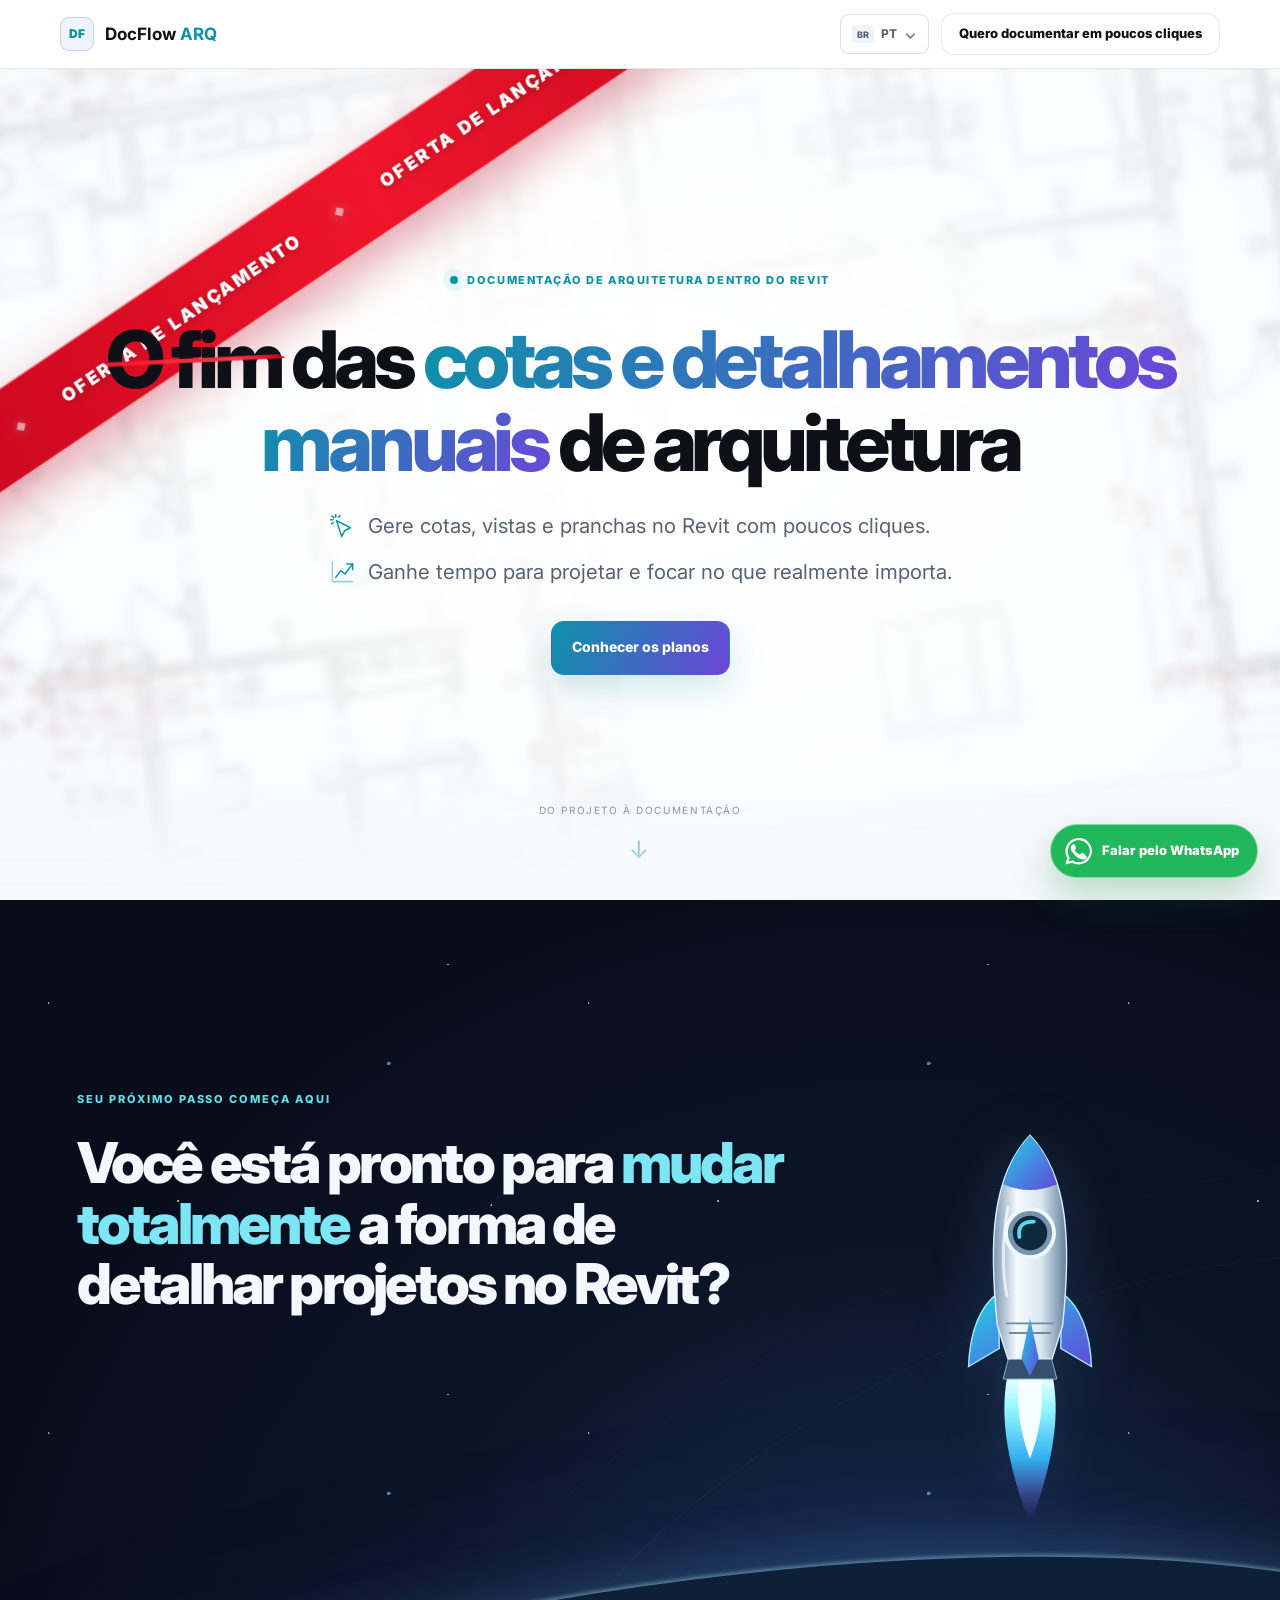
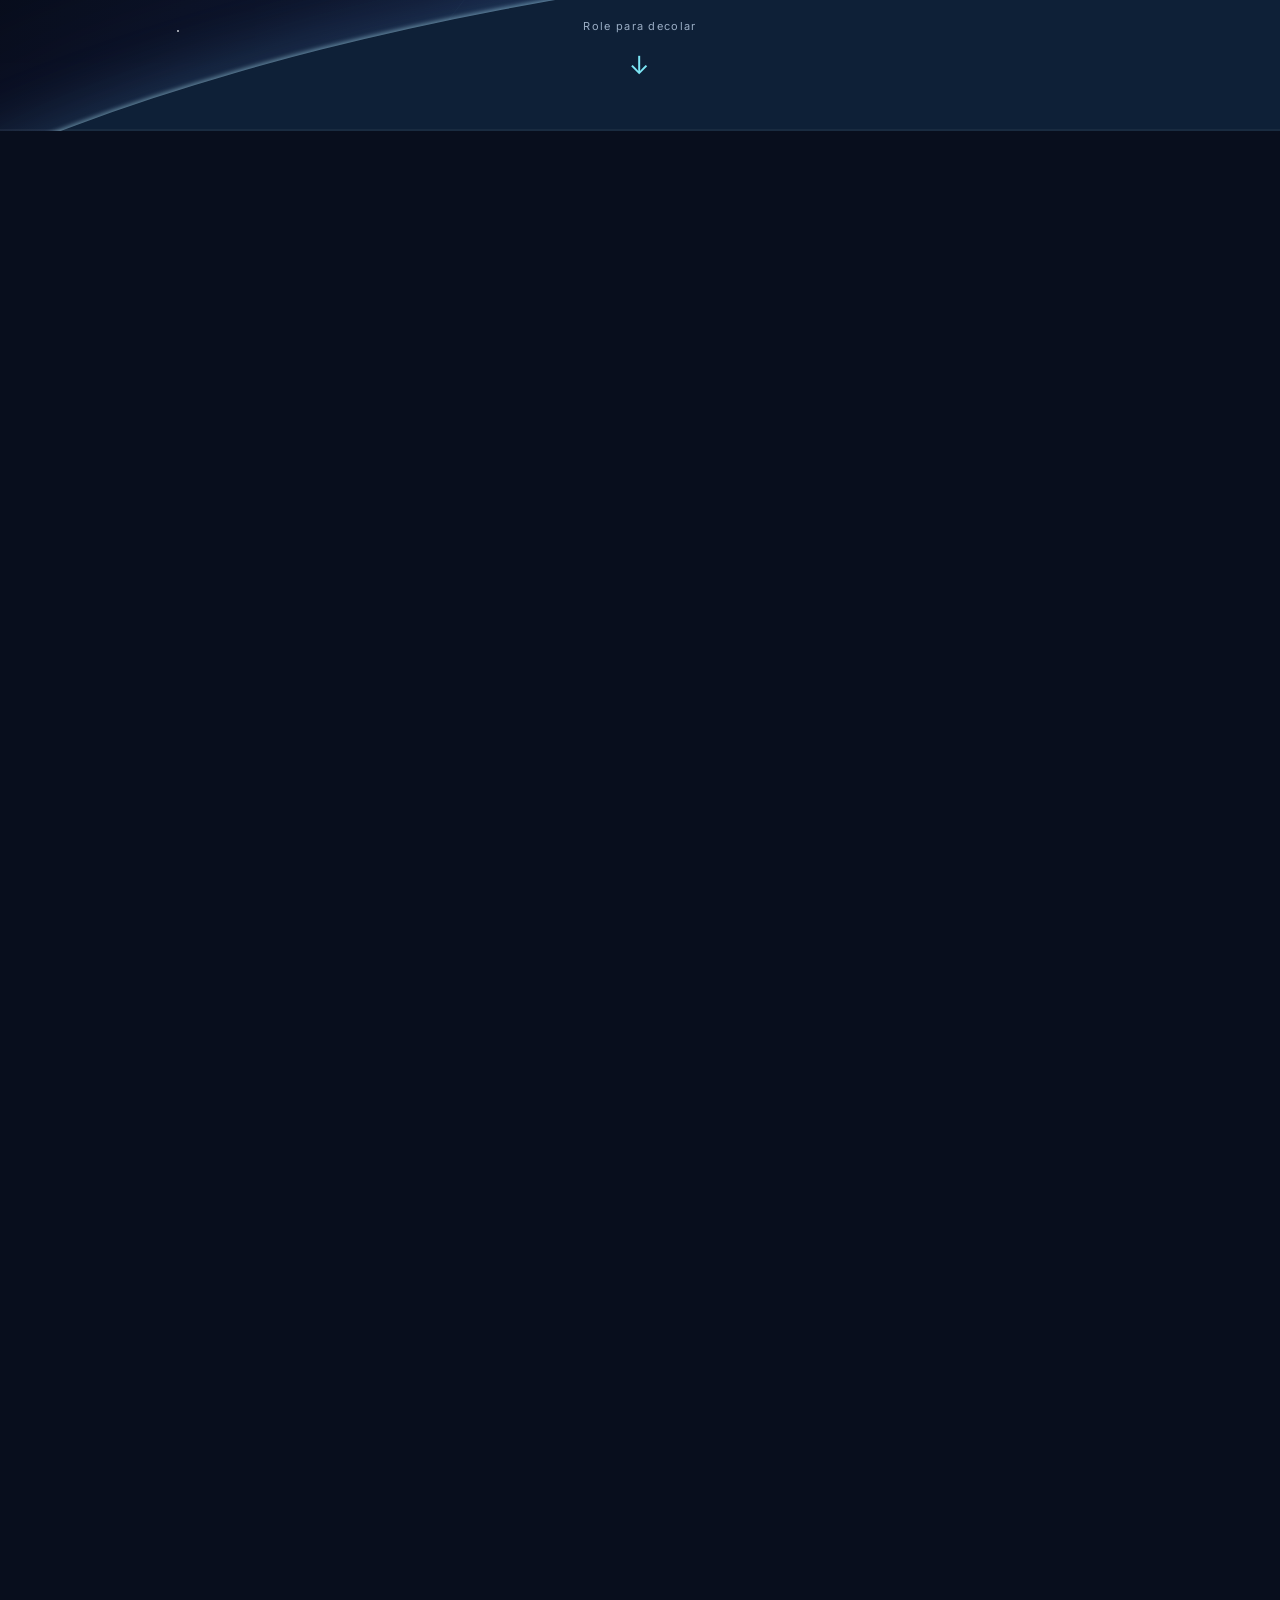
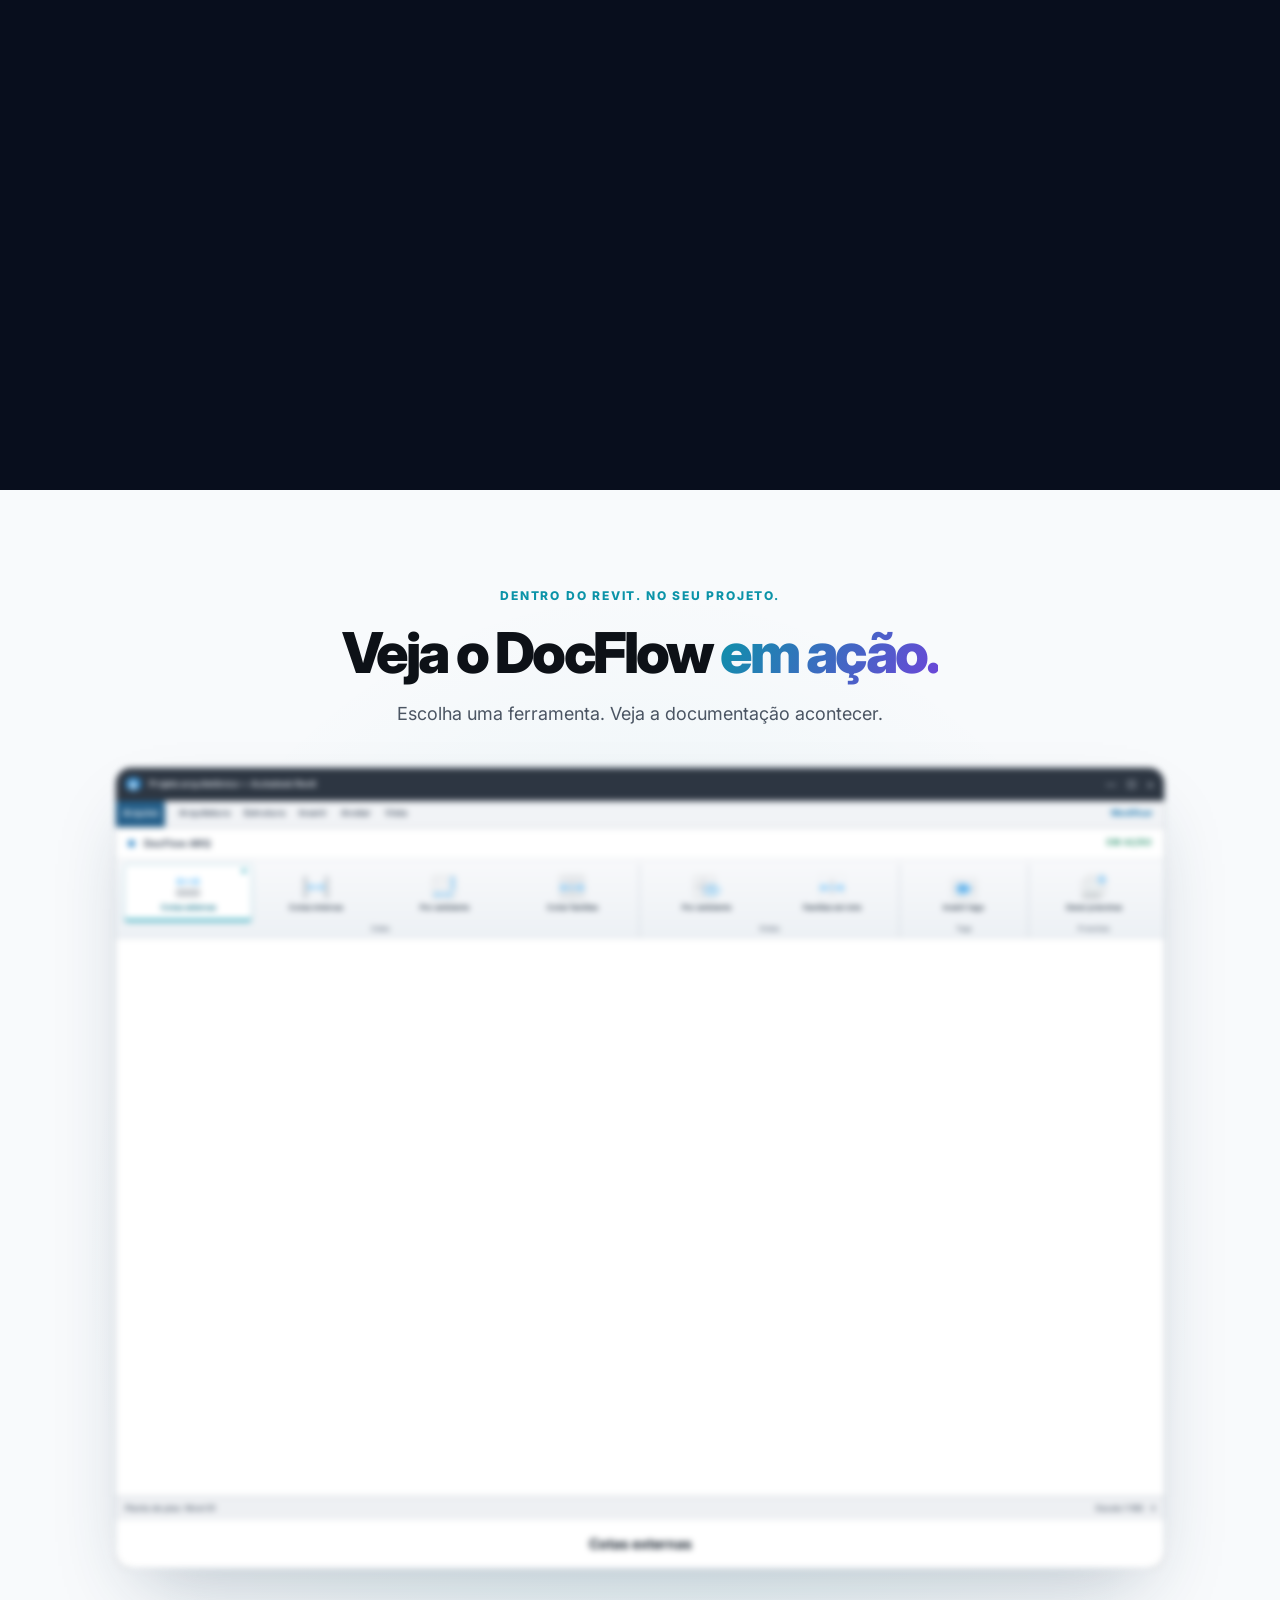
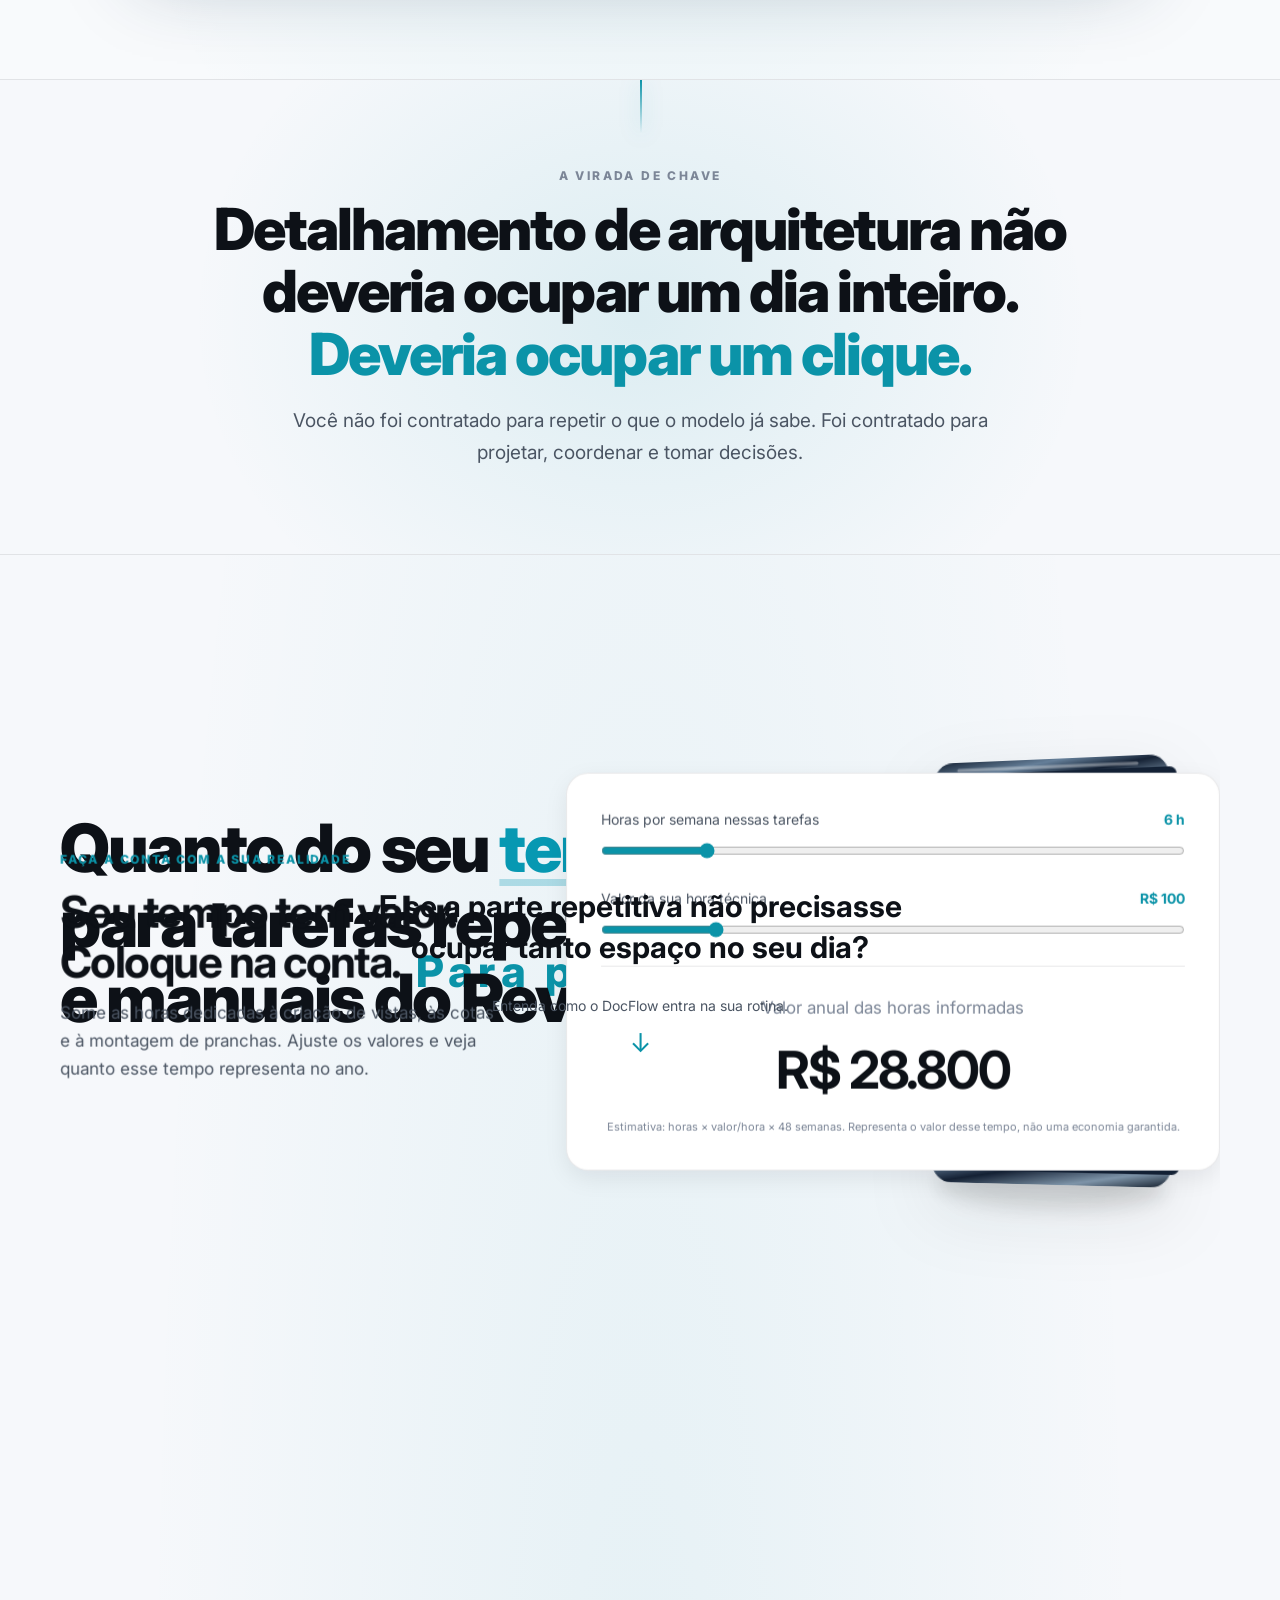
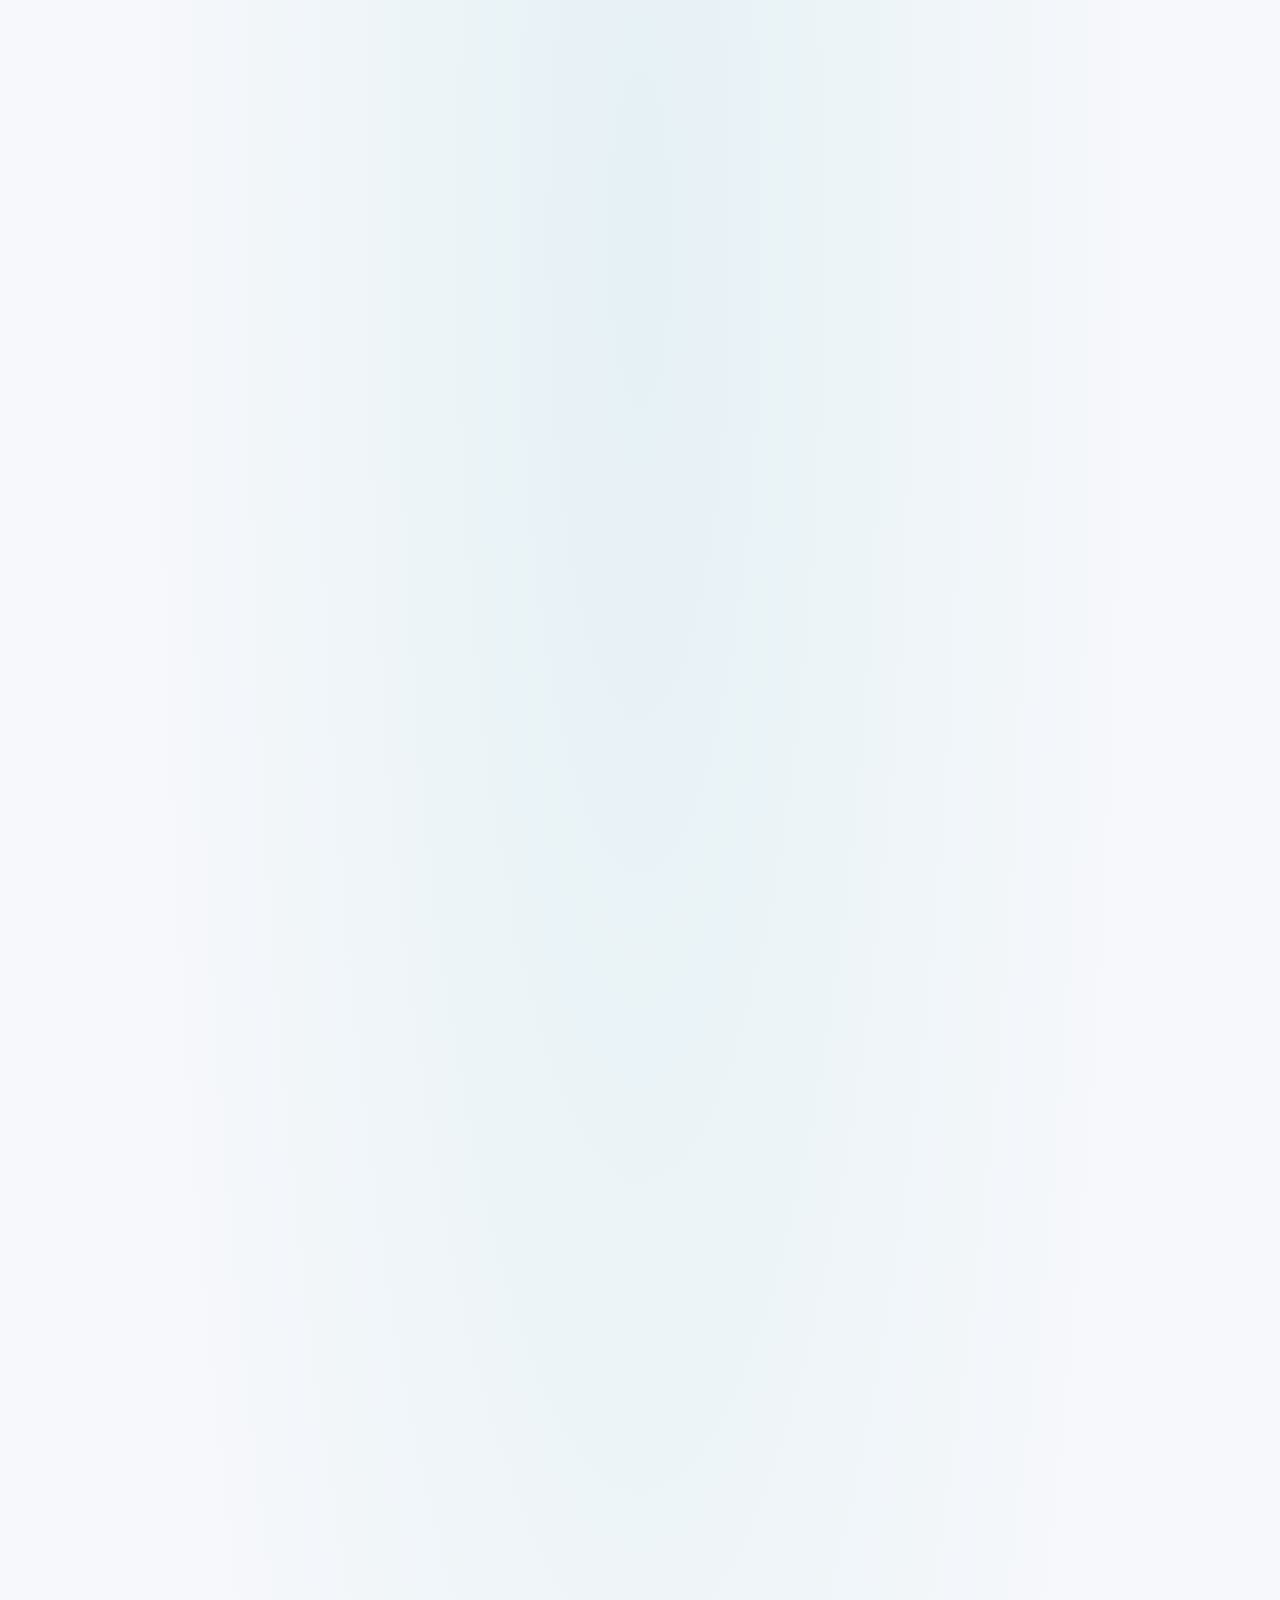
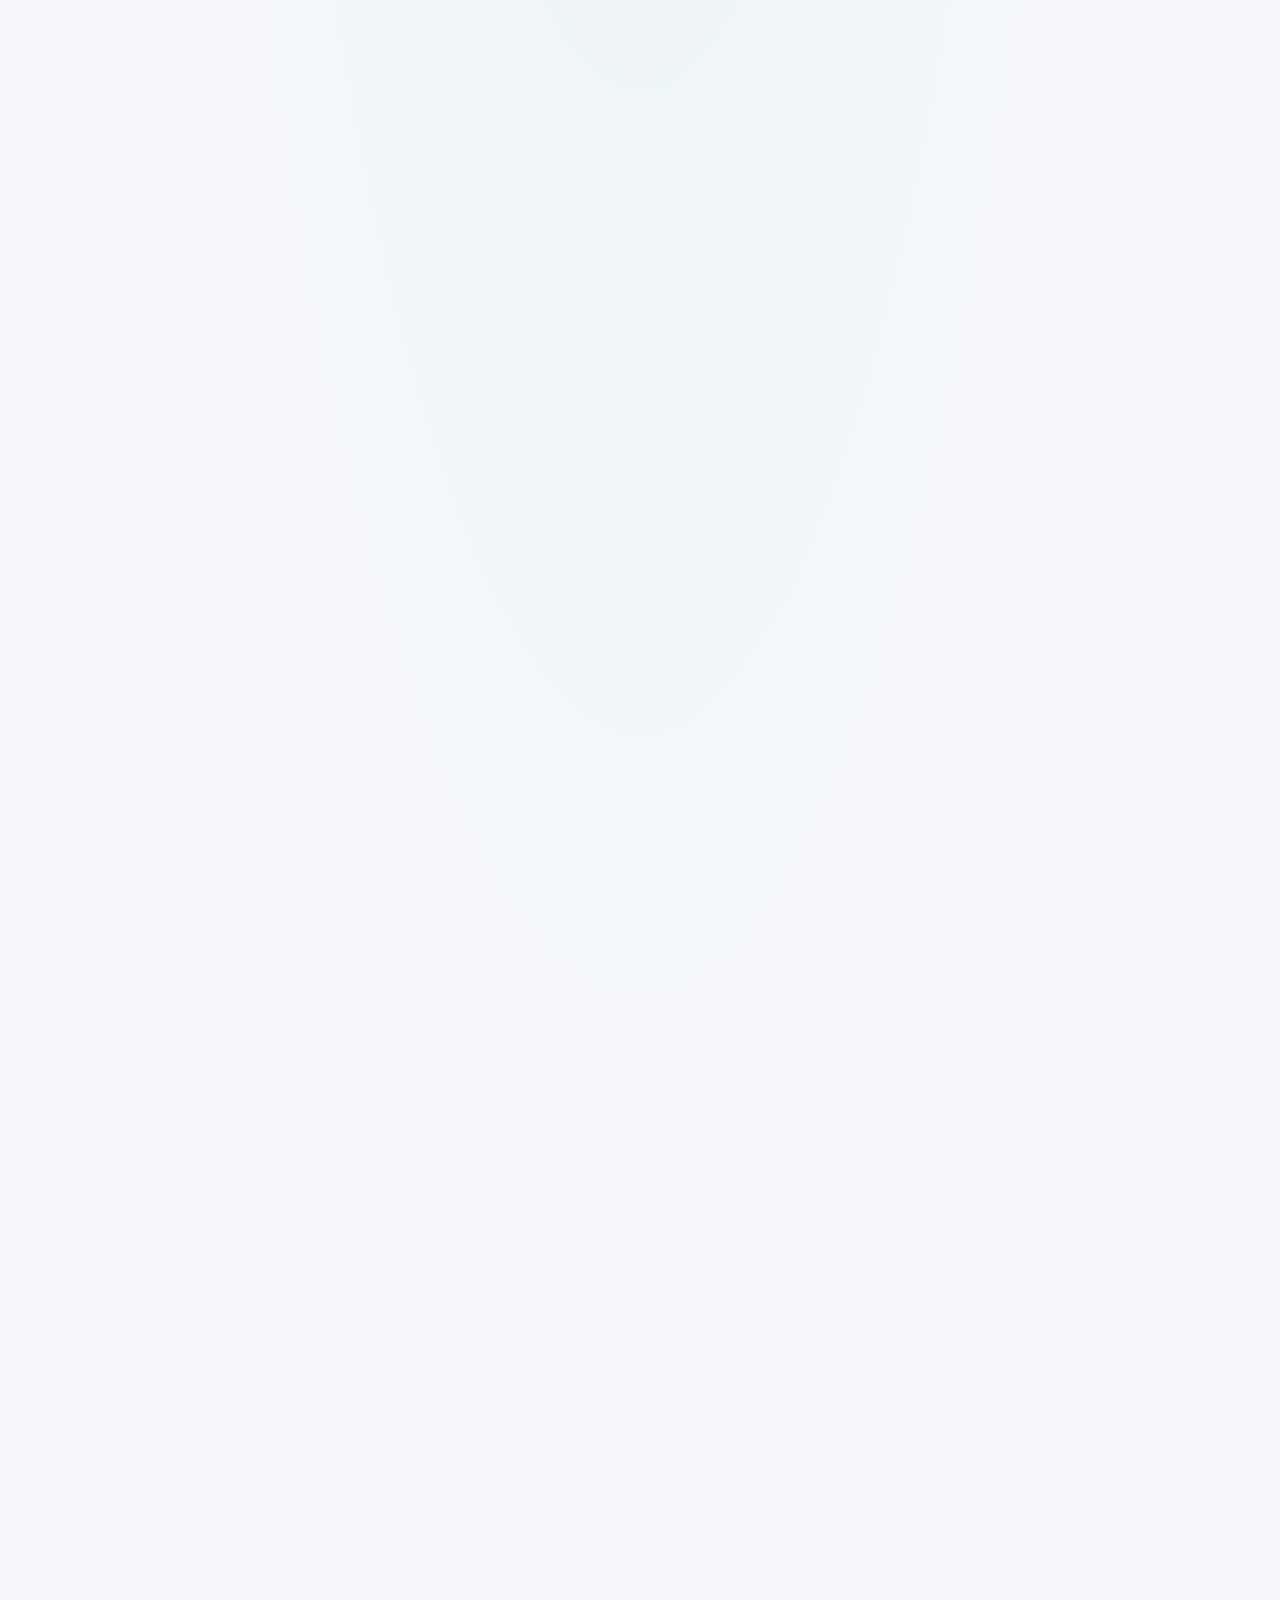
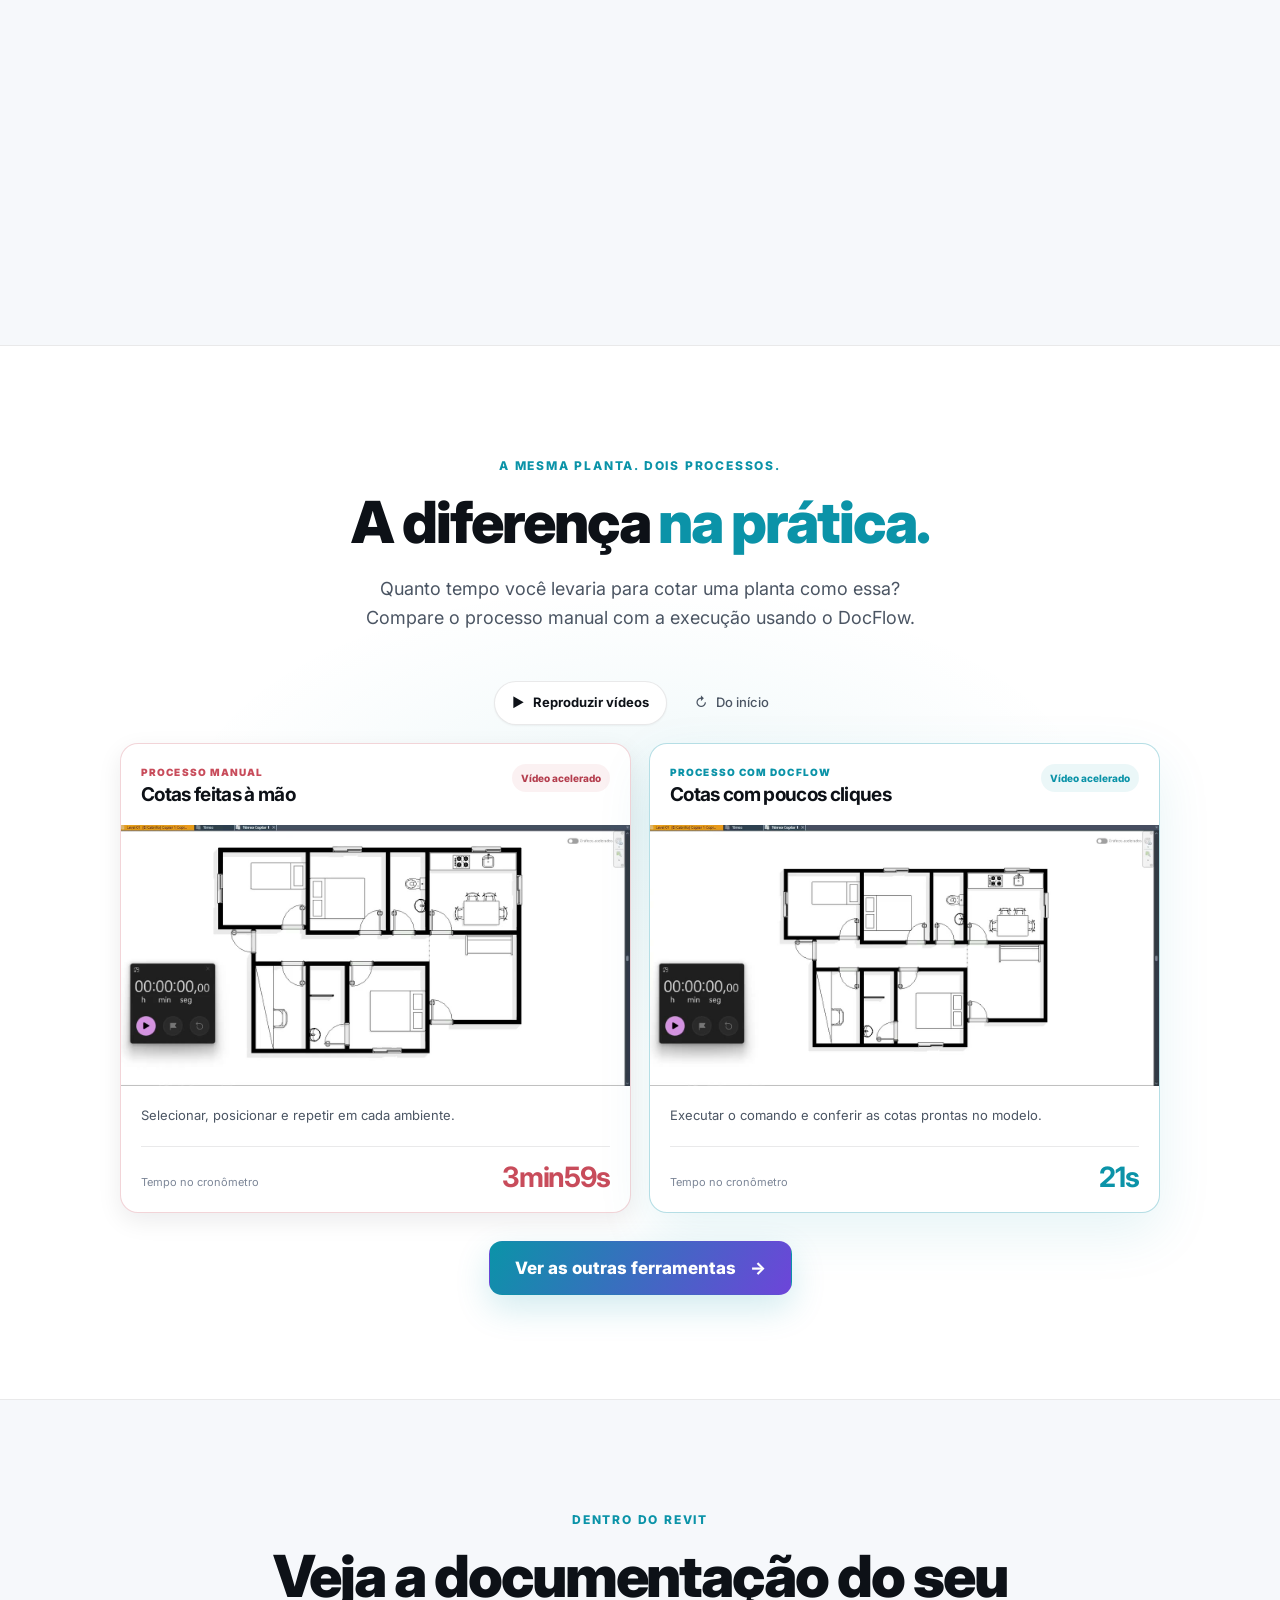
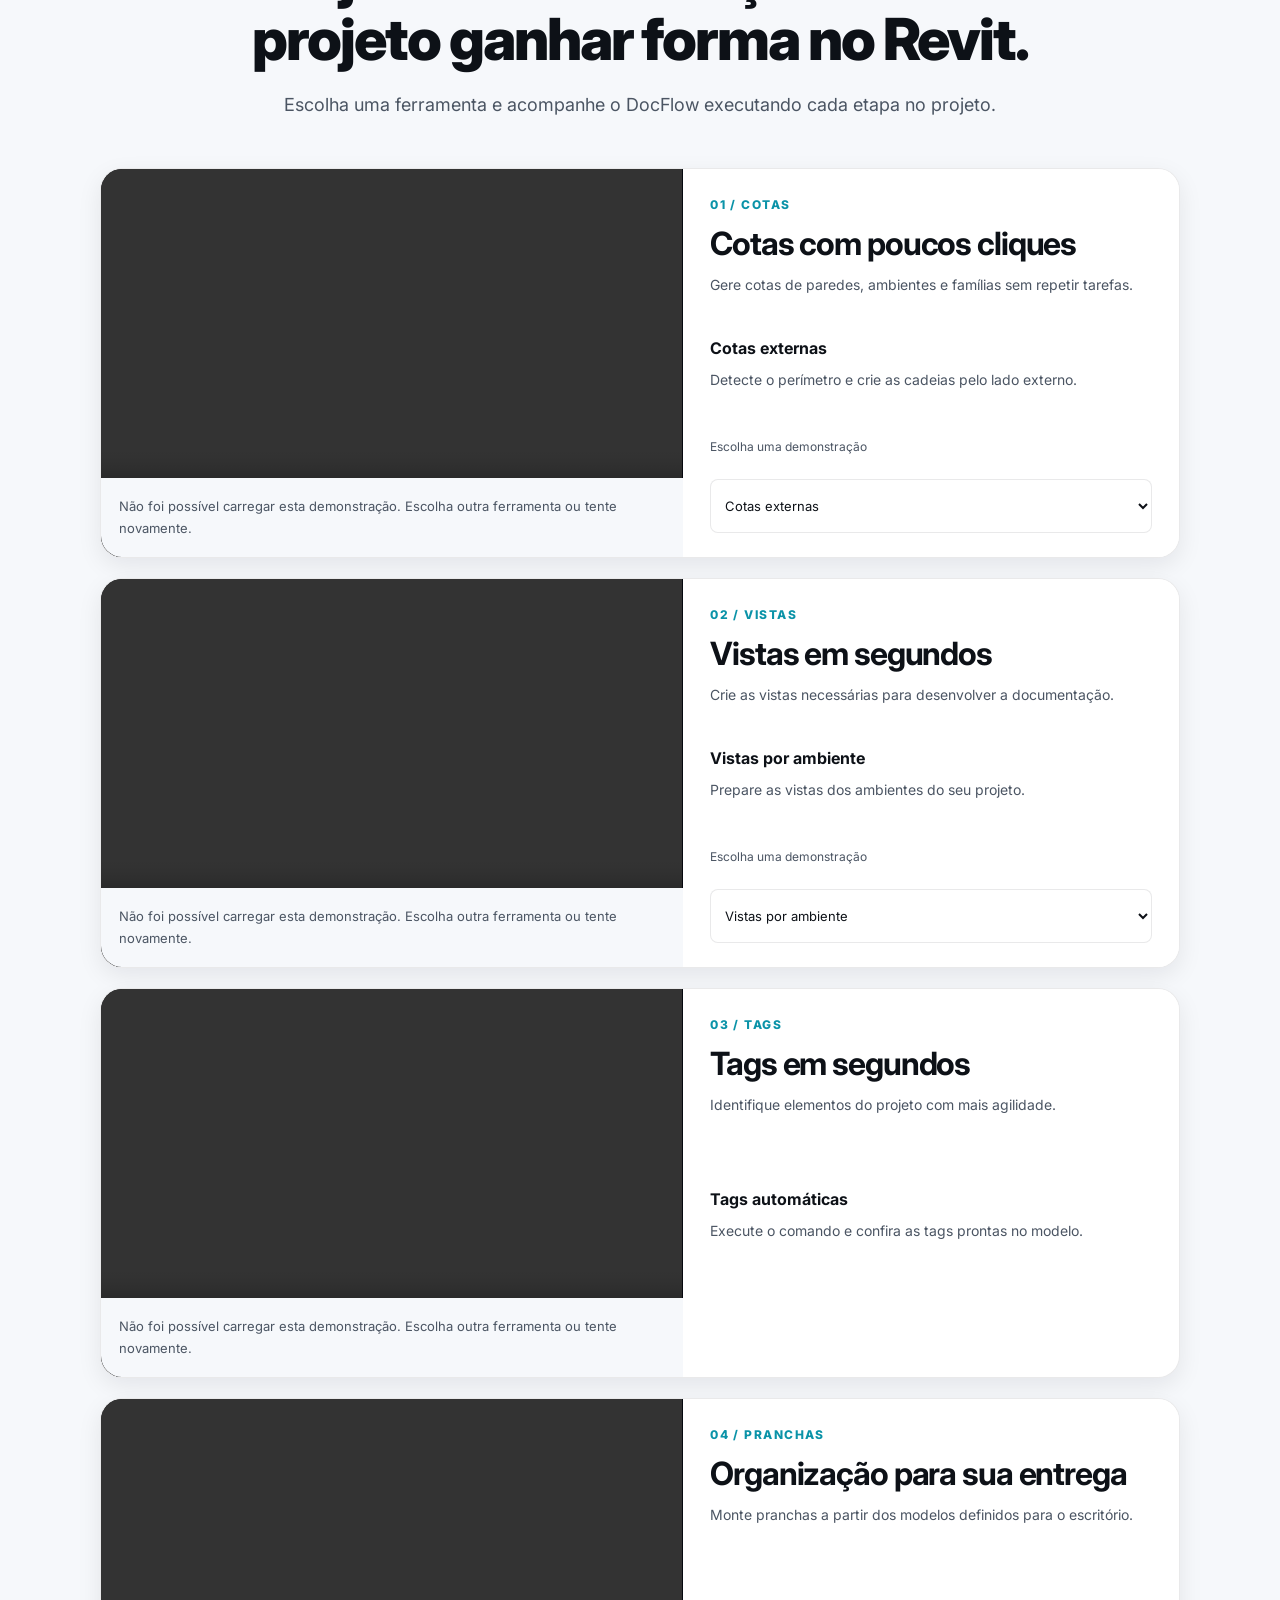
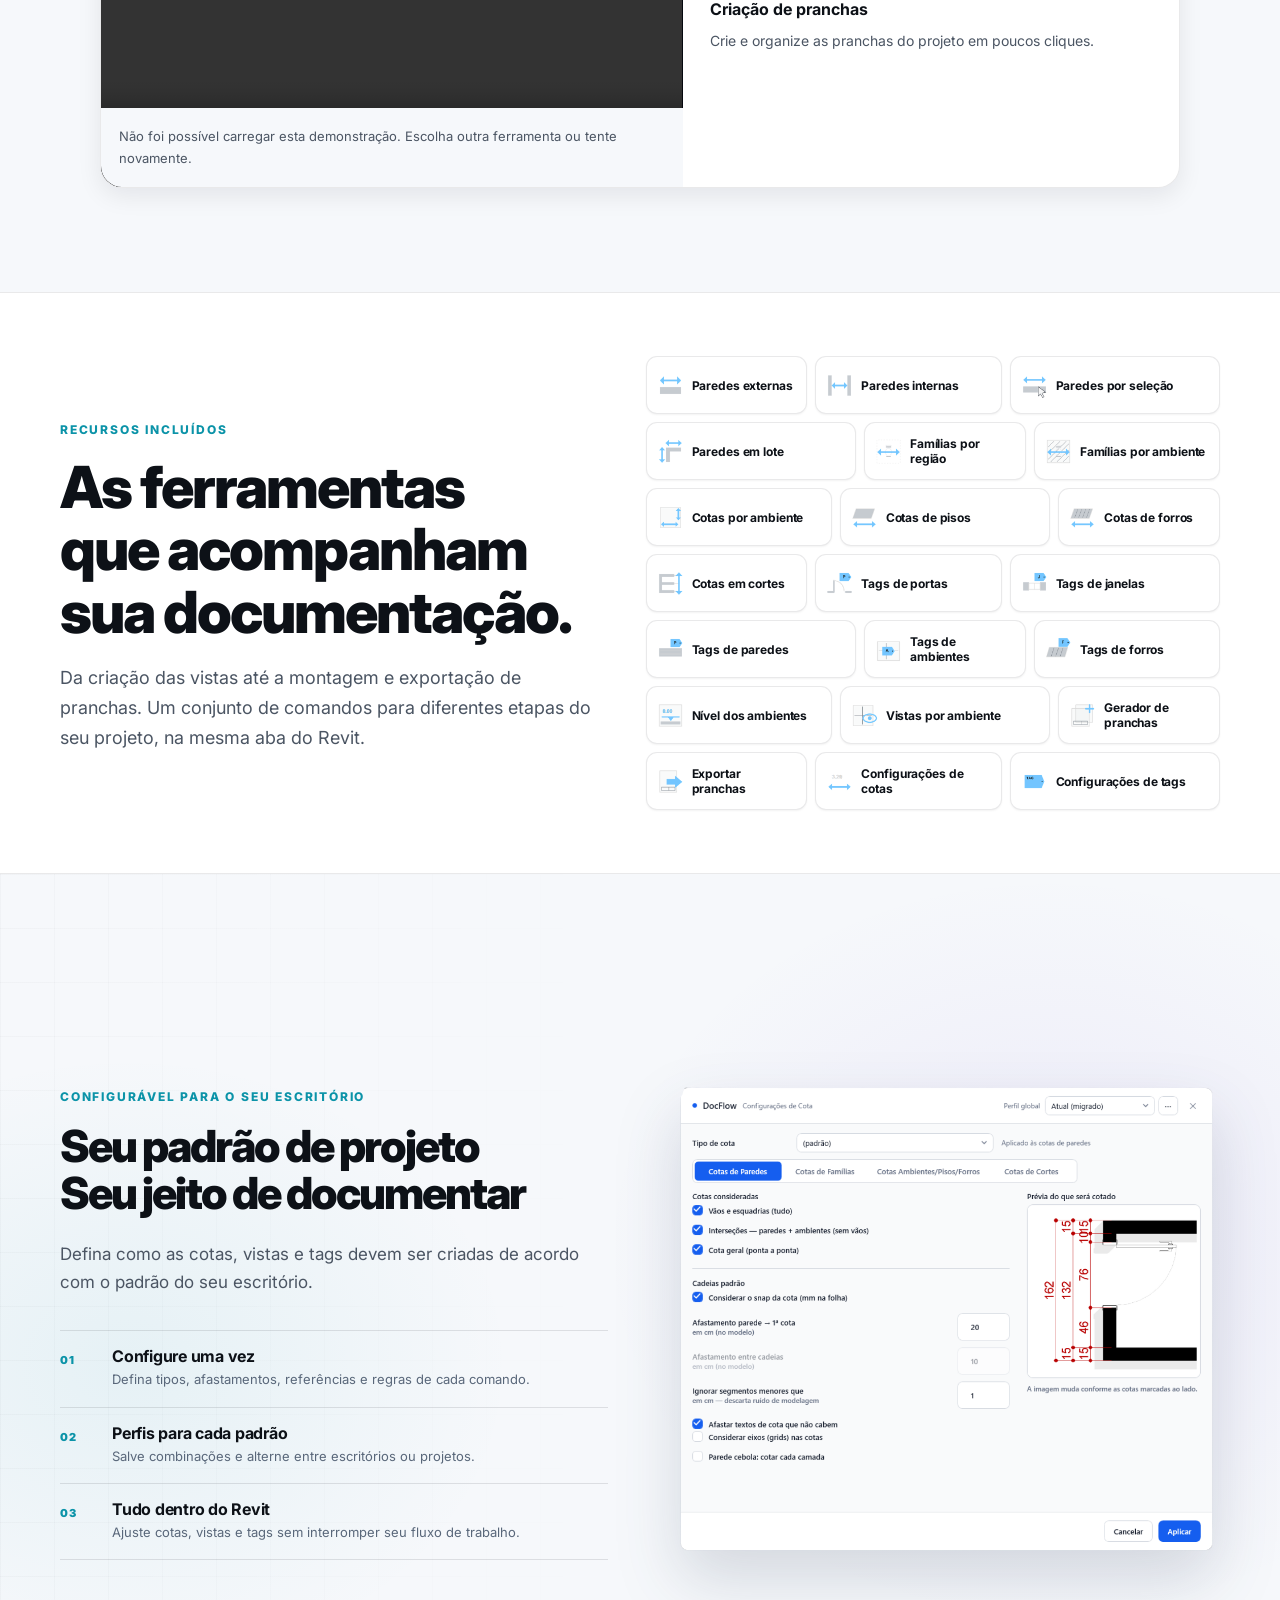
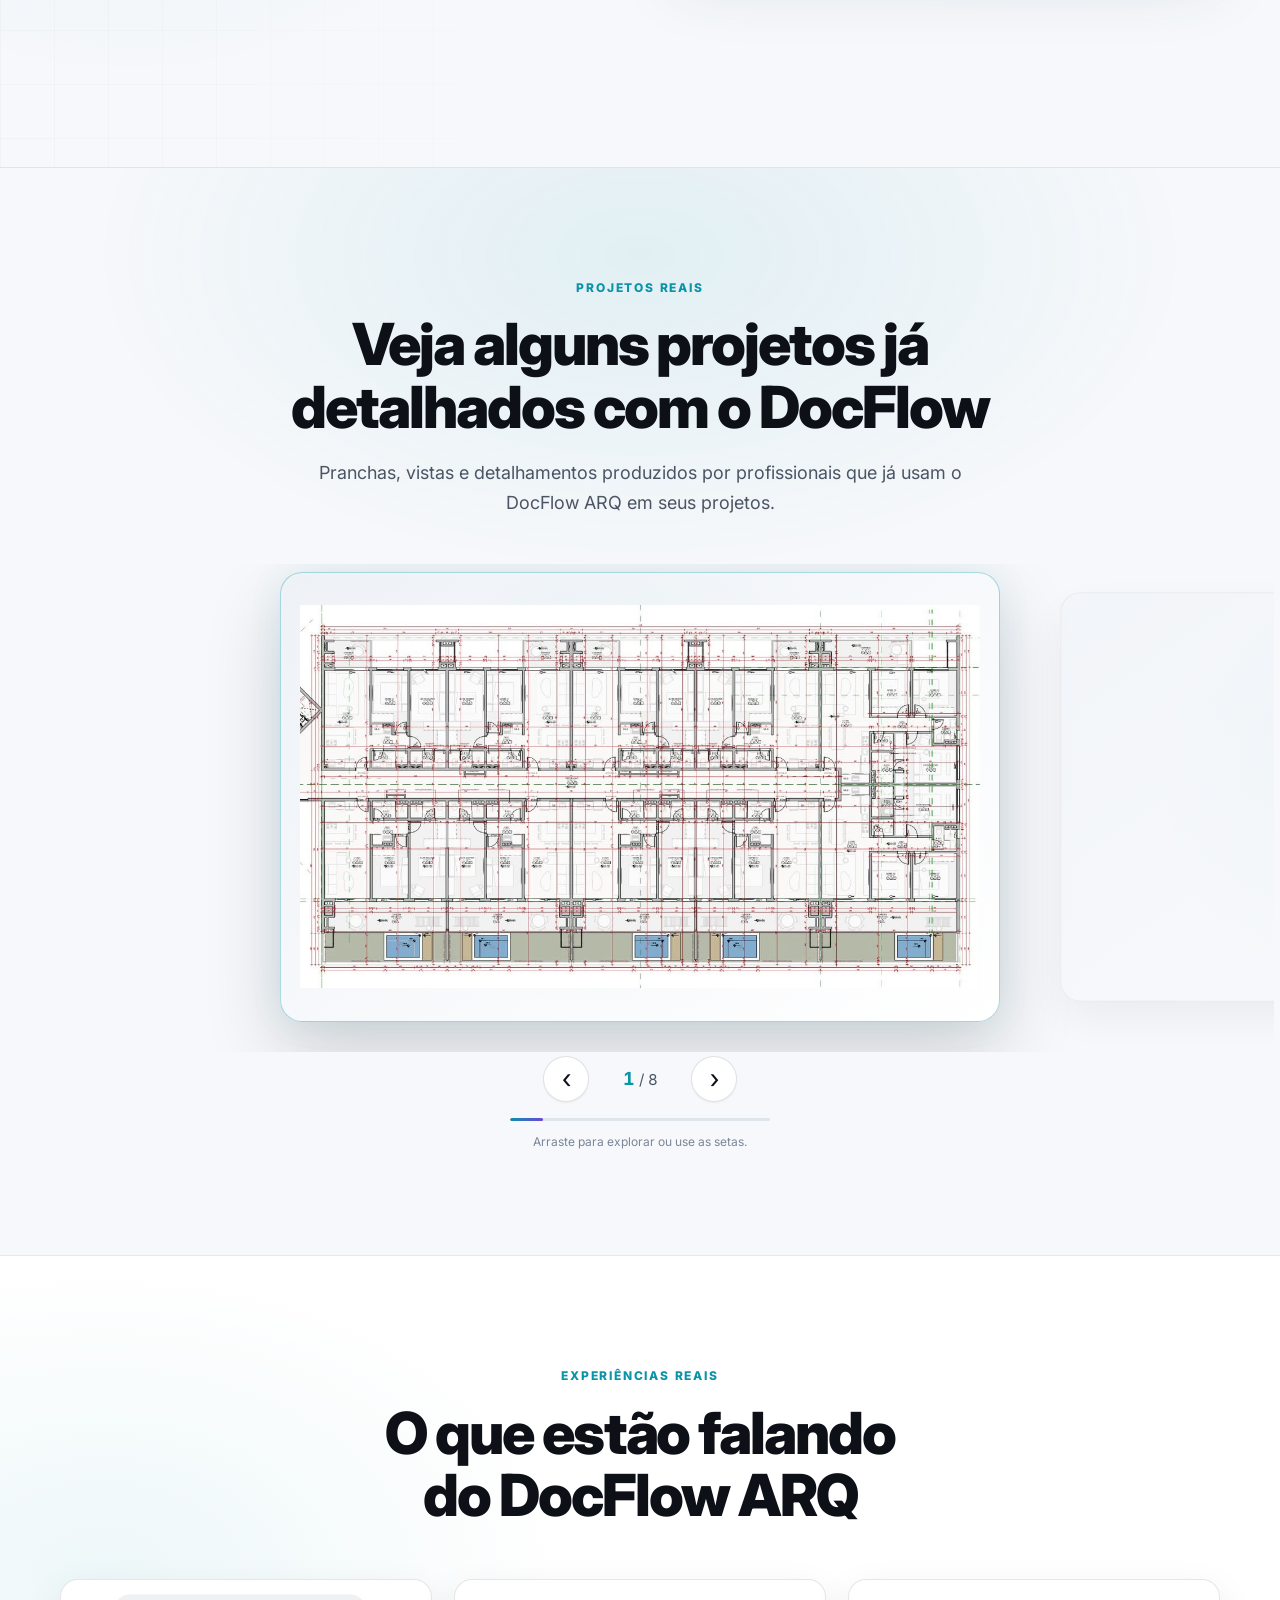
==== index.html @ f97636d6 "style: simplify monthly pricing card" ====
<!DOCTYPE html>
<html lang="pt-BR">
<head>
  <script>
    if (window.location.hostname === "docflow-arq.vercel.app") {
      window.location.replace(
        "https://docflow-arq.bimcoder.net" +
          window.location.pathname +
          window.location.search +
          window.location.hash
      );
    }
  </script>
  <meta charset="UTF-8">
  <meta name="viewport" content="width=device-width, initial-scale=1.0">
  <title>DocFlow ARQ | Cotas, vistas e pranchas no Revit</title>
  <meta name="description" content="Gere cotas, vistas e pranchas no Revit com poucos cliques. Ganhe tempo para projetar e focar no que realmente importa.">
  <meta property="og:title" content="Cotas, vistas e pranchas com poucos cliques">
  <meta property="og:description" content="DocFlow ARQ: ferramentas para agilizar a documentação de arquitetura dentro do Revit.">
  <meta property="og:type" content="website">
  <link rel="canonical" href="https://docflow-arq.bimcoder.net/">
  <meta property="og:image" content="https://docflow.bimcoder.net/media/docflow-og.png">
  <meta name="twitter:card" content="summary_large_image">
  <meta name="twitter:title" content="Cotas, vistas e pranchas com poucos cliques">
  <meta name="twitter:description" content="DocFlow ARQ: cotas, vistas e pranchas dentro do Revit.">
  <meta name="twitter:image" content="https://docflow.bimcoder.net/media/docflow-og.png">
  <link rel="preconnect" href="https://fonts.googleapis.com">
  <link rel="preconnect" href="https://fonts.gstatic.com" crossorigin>
  <link href="https://fonts.googleapis.com/css2?family=Inter:wght@400;500;600;700;800;900&display=swap" rel="stylesheet">
  <link rel="stylesheet" href="vendas.css?v=66">
  <link rel="stylesheet" href="lancamento/lancamento.css?v=5">
</head>
<body>
  <header class="site-header">
    <div class="container nav">
      <a class="brand" href="#topo" aria-label="DocFlow ARQ — início">
        <span class="brand-mark">DF</span>
        <span>DocFlow <strong>ARQ</strong></span>
      </a>
      <div class="nav-actions">
        <details class="language-picker">
          <summary aria-label="Selecionar idioma"><span class="language-code">BR</span><span data-language-current>PT</span><span class="language-chevron" aria-hidden="true">⌄</span></summary>
          <div class="language-menu" role="menu">
            <button type="button" role="menuitem" data-language="pt"><span>BR</span> Português</button>
            <button type="button" role="menuitem" data-language="en"><span>EN</span> English</button>
            <button type="button" role="menuitem" data-language="es"><span>ES</span> Español</button>
          </div>
        </details>
        <a class="button button-small button-ghost" href="#planos">Quero documentar em poucos cliques</a>
      </div>
    </div>
  </header>

  <main id="topo">
    <section class="hero concept-hero">
      <div class="launch-offer-ribbon" aria-hidden="true"><span class="offer-ribbon-track"><span class="offer-ribbon-group"><b>OFERTA DE LANÇAMENTO</b><i>◆</i><b>OFERTA DE LANÇAMENTO</b><i>◆</i><b>OFERTA DE LANÇAMENTO</b><i>◆</i></span><span class="offer-ribbon-group"><b>OFERTA DE LANÇAMENTO</b><i>◆</i><b>OFERTA DE LANÇAMENTO</b><i>◆</i><b>OFERTA DE LANÇAMENTO</b><i>◆</i></span></span></div>
      <div class="concept-background" aria-hidden="true"><img src="media/hero-detalhes.jpg" alt="" fetchpriority="high"><div class="concept-wash"></div></div>
      <div class="container hero-grid">
        <div class="hero-copy">
          <span class="eyebrow"><span class="pulse"></span> Documentação de arquitetura dentro do Revit</span>
          <h1><span class="hero-end-mark">O fim</span> das <span class="gradient-text">cotas e detalhamentos manuais</span> de arquitetura</h1>
          <ul class="concept-lead hero-benefits" aria-label="Benefícios">
            <li><svg class="benefit-icon benefit-click" viewBox="0 0 32 32" fill="none" stroke="currentColor" stroke-width="1.8" stroke-linecap="round" stroke-linejoin="round" aria-hidden="true"><g class="click-rays"><path d="M8 2v3M2 8h3M3.5 3.5l2 2M13 3l-1.5 2M3 13l2-1.5"/></g><path class="click-pointer" d="m9 9 6 19 3.5-7 7-3.5L9 9Z"/></svg><span>Gere cotas, vistas e pranchas no Revit com poucos cliques.</span></li>
            <li><svg class="benefit-icon benefit-growth" viewBox="0 0 32 32" fill="none" stroke="currentColor" stroke-width="1.8" stroke-linecap="round" stroke-linejoin="round" aria-hidden="true"><path class="growth-axes" d="M4 5v23h24"/><path class="growth-line" pathLength="1" d="m8 23 6-8 5 4 9-12"/><path class="growth-tip" d="M21 7h7v7"/></svg><span>Ganhe tempo para projetar e focar no que realmente importa.</span></li>
          </ul>
          <div class="hero-actions">
            <a class="button button-primary" href="#planos">Conhecer os planos</a>
          </div>
        </div>
      </div>
      <a class="concept-scroll" href="#decolagem"><span>Do projeto à documentação</span><span aria-hidden="true">↓</span></a>
    </section>
    <section class="launch-story" id="decolagem" aria-labelledby="launch-question">
      <div class="launch-stage">
        <div class="launch-stars" aria-hidden="true"></div>
        <div class="launch-orbit orbit-one" aria-hidden="true"></div><div class="launch-orbit orbit-two" aria-hidden="true"></div>
        <div class="launch-horizon" aria-hidden="true"></div>
        <div class="launch-copy"><span class="eyebrow">Seu próximo passo começa aqui</span>
          <h2 id="launch-question">Você está pronto para <span>mudar totalmente</span> a forma de detalhar projetos no Revit?</h2>
        </div>
        <div class="launch-vehicle" aria-hidden="true">
          <svg viewBox="0 0 200 430" fill="none" xmlns="http://www.w3.org/2000/svg">
            <defs>
              <linearGradient id="rocketHull"><stop stop-color="#7996b1"/><stop offset=".32" stop-color="#f5fbff"/><stop offset=".65" stop-color="#dbe8f2"/><stop offset="1" stop-color="#647f9a"/></linearGradient>
              <linearGradient id="rocketFin" x2="1" y2="1"><stop stop-color="#21d2e5"/><stop offset="1" stop-color="#6348da"/></linearGradient>
              <linearGradient id="rocketFire" x1="100" y1="265" x2="100" y2="420" gradientUnits="userSpaceOnUse"><stop stop-color="#fff"/><stop offset=".25" stop-color="#97f7ff"/><stop offset=".6" stop-color="#30afed"/><stop offset="1" stop-color="#8055e7" stop-opacity="0"/></linearGradient>
            </defs>
            <g class="rocket-flame"><path d="M78 264Q62 327 100 425Q138 327 122 264Z" fill="url(#rocketFire)"/><path d="M90 265Q82 309 100 357Q118 309 110 265Z" fill="#f4ffff"/></g>
            <path d="M67 184Q38 206 36 261L68 242ZM133 184Q162 206 164 261L132 242Z" fill="url(#rocketFin)" stroke="#9de9ff" stroke-width="1.5"/>
            <path d="M78 251H122L128 274H72Z" fill="#354f6d" stroke="#8db3ce"/>
            <path d="M100 20C60 62 57 131 66 218L77 253H123L134 218C143 131 140 62 100 20Z" fill="url(#rocketHull)" stroke="#d9edff" stroke-width="1.5"/>
            <path d="M100 20Q81 40 72 71Q100 83 128 71Q119 40 100 20Z" fill="url(#rocketFin)"/>
            <circle cx="100" cy="122" r="25" fill="#7395ae" stroke="#f0f8ff" stroke-width="4"/><circle cx="100" cy="122" r="18" fill="#10283d"/><path d="M89 126Q86 110 104 110" stroke="#53dbf0" stroke-width="4" stroke-linecap="round"/>
            <path d="M75 216H125M78 226H122" stroke="#6e8ba5" stroke-width="2"/><path d="M100 211L91 252L100 271L109 252Z" fill="url(#rocketFin)"/>
            <path d="M77 95Q68 147 76 187" stroke="white" stroke-opacity=".7" stroke-width="3" stroke-linecap="round"/>
          </svg>
        </div>
        <div class="launch-arrival"><span class="eyebrow">DocFlow ARQ</span><p>Menos repetição.<br><span>Mais possibilidades.</span></p></div>
        <a class="launch-cue" href="#docflow-em-acao"><span>Role para decolar</span><span aria-hidden="true">↓</span></a>
        <div class="launch-timeline" aria-hidden="true"><span></span></div>
      </div>
    </section>
    <section class="demo-theater" id="docflow-em-acao" aria-labelledby="theater-title">
      <div class="container">
        <div class="theater-heading"><span class="eyebrow">Dentro do Revit. No seu projeto.</span><h2 id="theater-title">Veja o DocFlow <span class="gradient-text">em ação.</span></h2><p>Escolha uma ferramenta. Veja a documentação acontecer.</p></div>
        <div class="hero-demo" aria-label="Demonstrações das ferramentas DocFlow">
          <div class="demo-window revit-window raw-revit-demo">
            <div class="revit-titlebar"><span class="revit-mark">R</span><span>Projeto arquitetônico — Autodesk Revit</span><span class="revit-window-actions" aria-hidden="true">—　□　×</span></div>
            <div class="revit-ribbon" aria-hidden="true"><span class="revit-file">Arquivo</span><span>Arquitetura</span><span>Estrutura</span><span>Inserir</span><span>Anotar</span><span>Vista</span><i></i><b>Modificar</b></div>
            <div class="demo-bar"><span class="demo-dot"></span><span>DocFlow ARQ</span><span class="demo-status">EM AÇÃO</span></div>
            <div class="demo-command-shell">
              <div id="hero-demo-tools" class="demo-command-ribbon" role="toolbar" aria-label="Ferramentas do DocFlow ARQ"></div>
            </div>
            <div id="hero-demo-panel" tabindex="0" data-demo-category="cotas" aria-label="Demonstração da ferramenta selecionada">
              <div class="hero-video-frame"><video id="hero-demo-video" src="media/horizontal/cotas-externas.mp4?v=20260908" aria-label="Cotas externas" muted loop playsinline preload="metadata"></video></div>
              <div class="revit-statusbar" aria-hidden="true"><span>Planta de piso: Nível 01</span><span>Escala 1:100　▾</span></div>
              <div class="demo-caption"><strong id="hero-demo-caption">Cotas externas</strong></div>
            </div>
          </div>
        </div>
      </div>
    </section>

    <section class="manifesto">
      <div class="container manifesto-inner">
        <p class="manifesto-label">A virada de chave</p>
        <h2>Detalhamento de arquitetura não deveria ocupar um dia inteiro.<br><span>Deveria ocupar um clique.</span></h2>
        <p>Você não foi contratado para repetir o que o modelo já sabe. Foi contratado para projetar, coordenar e tomar decisões.</p>
      </div>
    </section>
    <section class="section roi-section" id="seu-tempo" aria-labelledby="time-question">
      <div class="container time-story" data-time-story>
        <div class="time-stage">
          <p class="time-pause">Para pra pensar...</p>

          <div class="time-question">
            <div class="time-question-copy">
              <h2 id="time-question">Quanto do seu <span class="time-emphasis">tempo</span> vai para tarefas repetitivas e manuais do Revit?</h2>
              <a class="scroll-invitation" href="#calculadora">Role para descobrir quanto esse tempo representa.<span aria-hidden="true">↓</span></a>
            </div>
            <div class="hourglass-scene" aria-hidden="true">
              <svg class="hourglass-svg" viewBox="0 0 300 460" role="presentation">
                <defs>
                  <linearGradient id="hourglassMetal" x1="0" y1="0" x2="1" y2="1">
                    <stop offset="0" stop-color="#182537"/>
                    <stop offset=".28" stop-color="#66809a"/>
                    <stop offset=".5" stop-color="#152235"/>
                    <stop offset=".78" stop-color="#8299ae"/>
                    <stop offset="1" stop-color="#111b29"/>
                  </linearGradient>
                  <linearGradient id="hourglassGlass" x1="0" y1="0" x2="1" y2="1">
                    <stop offset="0" stop-color="#ffffff" stop-opacity=".8"/>
                    <stop offset=".38" stop-color="#dff6fb" stop-opacity=".22"/>
                    <stop offset=".68" stop-color="#7867d8" stop-opacity=".08"/>
                    <stop offset="1" stop-color="#ffffff" stop-opacity=".52"/>
                  </linearGradient>
                  <linearGradient id="hourglassSand" x1="0" y1="0" x2=".8" y2="1">
                    <stop offset="0" stop-color="#ffd978"/>
                    <stop offset=".48" stop-color="#f0ad32"/>
                    <stop offset="1" stop-color="#d87b17"/>
                  </linearGradient>
                  <radialGradient id="hourglassSandGlow">
                    <stop offset="0" stop-color="#ffe8a8" stop-opacity=".8"/>
                    <stop offset="1" stop-color="#e89124" stop-opacity="0"/>
                  </radialGradient>
                  <clipPath id="hourglassUpperClip">
                    <path d="M80 76H220C216 142 191 185 158 217H142C109 185 84 142 80 76Z"/>
                  </clipPath>
                  <clipPath id="hourglassLowerClip">
                    <path d="M142 229H158C191 261 216 304 220 380H80C84 304 109 261 142 229Z"/>
                  </clipPath>
                  <filter id="hourglassShadow" x="-40%" y="-30%" width="180%" height="180%">
                    <feDropShadow dx="0" dy="18" stdDeviation="15" flood-color="#132238" flood-opacity=".2"/>
                  </filter>
                </defs>

                <ellipse class="hourglass-floor-shadow" cx="150" cy="420" rx="103" ry="18"/>
                <ellipse class="hourglass-ambient-glow" cx="150" cy="235" rx="126" ry="180"/>

                <g class="hourglass-glass" filter="url(#hourglassShadow)">
                  <path d="M78 70C80 142 105 186 140 220C105 254 80 300 78 386H222C220 300 195 254 160 220C195 186 220 142 222 70Z" fill="url(#hourglassGlass)" stroke="rgba(11,147,168,.42)" stroke-width="3"/>
                  <path d="M96 83C99 143 119 178 147 207" fill="none" stroke="#fff" stroke-opacity=".82" stroke-width="6" stroke-linecap="round"/>
                  <path d="M147 239C118 271 99 314 96 366" fill="none" stroke="#fff" stroke-opacity=".48" stroke-width="5" stroke-linecap="round"/>
                </g>

                <g clip-path="url(#hourglassUpperClip)">
                  <g class="hourglass-upper-sand">
                    <rect x="68" y="76" width="164" height="145" fill="url(#hourglassSand)"/>
                    <ellipse cx="150" cy="82" rx="74" ry="11" fill="#ffda79"/>
                  </g>
                </g>

                <g class="hourglass-stream">
                  <path d="M150 211V333" stroke="url(#hourglassSand)" stroke-width="5" stroke-linecap="round"/>
                  <circle class="hourglass-grain grain-one" cx="146" cy="236" r="3" fill="#ffd56a"/>
                  <circle class="hourglass-grain grain-two" cx="153" cy="252" r="2.4" fill="#ec9f29"/>
                  <circle class="hourglass-grain grain-three" cx="149" cy="270" r="2.1" fill="#ffd56a"/>
                  <circle class="hourglass-grain grain-four" cx="154" cy="286" r="2.8" fill="#e58c1c"/>
                </g>

                <g clip-path="url(#hourglassLowerClip)">
                  <g class="hourglass-lower-sand">
                    <rect x="68" y="229" width="164" height="155" fill="url(#hourglassSand)"/>
                    <ellipse cx="150" cy="235" rx="74" ry="12" fill="#ffd978"/>
                  </g>
                  <ellipse class="hourglass-sand-glow" cx="150" cy="350" rx="84" ry="54" fill="url(#hourglassSandGlow)"/>
                </g>

                <g class="hourglass-frame">
                  <rect x="44" y="42" width="212" height="35" rx="17.5" fill="url(#hourglassMetal)"/>
                  <rect x="37" y="53" width="226" height="13" rx="6.5" fill="#142236"/>
                  <rect x="44" y="383" width="212" height="35" rx="17.5" fill="url(#hourglassMetal)"/>
                  <rect x="37" y="394" width="226" height="13" rx="6.5" fill="#142236"/>
                  <rect x="57" y="62" width="13" height="337" rx="6.5" fill="url(#hourglassMetal)"/>
                  <rect x="230" y="62" width="13" height="337" rx="6.5" fill="url(#hourglassMetal)"/>
                  <path d="M61 72V385M234 72V385" stroke="#fff" stroke-opacity=".24" stroke-width="2"/>
                  <path d="M67 49H228M67 390H228" stroke="#fff" stroke-opacity=".34" stroke-width="3" stroke-linecap="round"/>
                </g>
                </svg>
            </div>
          </div>

          <div class="roi-grid time-calculator" id="calculadora">
            <div class="roi-copy">
              <span class="eyebrow">Faça a conta com a sua realidade</span>
              <h3>Seu tempo tem valor.<br>Coloque na conta.</h3>
              <p>Some as horas dedicadas à criação de vistas, às cotas e à montagem de pranchas. Ajuste os valores e veja quanto esse tempo representa no ano.</p>
            </div>
            <div class="calculator">
              <label for="hours">Horas por semana nessas tarefas <strong id="hoursOutput">6 h</strong></label>
              <input id="hours" type="range" min="1" max="30" value="6">
              <label for="rate">Valor da sua hora técnica <strong id="rateOutput">R$ 100</strong></label>
              <input id="rate" type="range" min="30" max="400" step="10" value="100">
              <div class="calc-result"><span>Valor anual das horas informadas</span><strong id="annualOutput">R$ 28.800</strong><small>Estimativa: horas × valor/hora × 48 semanas. Representa o valor desse tempo, não uma economia garantida.</small></div>
            </div>
          </div>

          <div class="time-next">
            <p>E se a parte repetitiva não precisasse ocupar tanto espaço no seu dia?</p>
            <a class="scroll-invitation" href="#cotas-na-pratica">Entenda como o DocFlow entra na sua rotina.<span aria-hidden="true">↓</span></a>
          </div>
        </div>
      </div>
    </section>
    <section class="section cotas-comparison-section" id="cotas-na-pratica" aria-labelledby="cotas-comparison-title">
      <div class="container cotas-comparison-wrap">
        <div class="section-heading center-heading cotas-comparison-heading" data-scroll-reveal>
          <span class="eyebrow">A mesma planta. Dois processos.</span>
          <h2 id="cotas-comparison-title">A diferença <span>na prática.</span></h2>
          <p>Quanto tempo você levaria para cotar uma planta como essa?<br>Compare o processo manual com a execução usando o DocFlow.</p>
        </div>

        <div class="comparison-controls" aria-label="Controles dos vídeos">
          <button class="comparison-control comparison-playback" type="button">
            <span class="comparison-control-icon" aria-hidden="true">Ⅱ</span>
            <span data-comparison-playback-label>Pausar vídeos</span>
          </button>
          <button class="comparison-control comparison-replay" type="button">
            <span aria-hidden="true">↻</span> Do início
          </button>
        </div>

        <div class="cotas-video-grid" data-scroll-reveal>
          <article class="cotas-video-card is-manual">
            <div class="cotas-video-heading">
              <div><span>Processo manual</span><h3>Cotas feitas à mão</h3></div>
              <small>Vídeo acelerado</small>
            </div>
            <video src="media/comparison/cotas-manual-comparativo.mp4" poster="media/comparison/cotas-manual-comparativo.jpg" width="1280" height="656" muted loop playsinline preload="metadata" data-comparison-video aria-label="Processo manual: cotas feitas à mão no Revit">Seu navegador não suporta vídeo. <a href="media/comparison/cotas-manual-comparativo.mp4">Abrir demonstração manual</a>.</video>
            <div class="cotas-video-copy">
              <p>Selecionar, posicionar e repetir em cada ambiente.</p>
              <div><span>Tempo no cronômetro</span><strong>3min59s</strong></div>
            </div>
          </article>

          <article class="cotas-video-card is-docflow">
            <div class="cotas-video-heading">
              <div><span>Processo com DocFlow</span><h3>Cotas com poucos cliques</h3></div>
              <small>Vídeo acelerado</small>
            </div>
            <video src="media/comparison/cotas-automatico-comparativo.mp4" poster="media/comparison/cotas-automatico-comparativo.jpg" width="1280" height="656" muted loop playsinline preload="metadata" data-comparison-video aria-label="DocFlow: criação de cotas no Revit com poucos cliques">Seu navegador não suporta vídeo. <a href="media/comparison/cotas-automatico-comparativo.mp4">Abrir demonstração DocFlow</a>.</video>
            <div class="cotas-video-copy">
              <p>Executar o comando e conferir as cotas prontas no modelo.</p>
              <div><span>Tempo no cronômetro</span><strong>21s</strong></div>
            </div>
          </article>
        </div>

        <div class="cotas-comparison-cta"><a class="button button-primary" href="#demonstracoes">Ver as outras ferramentas <span aria-hidden="true">→</span></a></div>
      </div>
    </section>
    <section class="section demos-section" id="demonstracoes">
      <div class="container">
        <div class="section-heading split-heading">
          <div><span class="eyebrow">Dentro do Revit</span><h2>Veja a documentação do seu projeto ganhar forma no Revit.</h2></div>
          <p>Escolha uma ferramenta e acompanhe o DocFlow executando cada etapa no projeto.</p>
        </div>
        <div class="tool-demos" id="tool-demos"></div>
        <noscript><p>Ative o JavaScript para escolher as demonstrações. Você também pode assistir aos vídeos de <a href="media/paredes-lote.mp4">cotas</a>, <a href="media/vistas.mp4">vistas</a> e <a href="media/pranchas.mp4">pranchas</a>.</p></noscript>
      </div>
    </section>

    <section class="section coverage-section" id="ferramentas" aria-labelledby="tools-title">
      <div class="container tools-layout">
        <div class="tools-heading"><span class="eyebrow">Recursos incluídos</span><h2 id="tools-title">As ferramentas que acompanham sua documentação.</h2><p class="section-copy">Da criação das vistas até a montagem e exportação de pranchas. Um conjunto de comandos para diferentes etapas do seu projeto, na mesma aba do Revit.</p></div>
<div class="tools-mosaic">
          <article class="tool-tile"><img class="tool-icon" src="media/tool-icons/icon-ParedesExternas.dark.png" alt="" width="96" height="96" loading="lazy" decoding="async"><h3>Paredes externas</h3></article>
          <article class="tool-tile"><img class="tool-icon" src="media/tool-icons/icon-ParedesInternas.dark.png" alt="" width="96" height="96" loading="lazy" decoding="async"><h3>Paredes internas</h3></article>
          <article class="tool-tile"><img class="tool-icon" src="media/tool-icons/icon-ParedesSelecao.dark.png" alt="" width="96" height="96" loading="lazy" decoding="async"><h3>Paredes por seleção</h3></article>
          <article class="tool-tile"><img class="tool-icon" src="media/tool-icons/icon-ParedesLote.dark.png" alt="" width="96" height="96" loading="lazy" decoding="async"><h3>Paredes em lote</h3></article>
          <article class="tool-tile"><img class="tool-icon" src="media/tool-icons/icon-FamiliasRegiao.dark.png" alt="" width="96" height="96" loading="lazy" decoding="async"><h3>Famílias por região</h3></article>
          <article class="tool-tile"><img class="tool-icon" src="media/tool-icons/icon-FamiliasAmbiente.dark.png" alt="" width="96" height="96" loading="lazy" decoding="async"><h3>Famílias por ambiente</h3></article>
          <article class="tool-tile"><img class="tool-icon" src="media/tool-icons/icon-CotaAmbientes.dark.png" alt="" width="96" height="96" loading="lazy" decoding="async"><h3>Cotas por ambiente</h3></article>
          <article class="tool-tile"><img class="tool-icon" src="media/tool-icons/icon-CotaPisos.dark.png" alt="" width="96" height="96" loading="lazy" decoding="async"><h3>Cotas de pisos</h3></article>
          <article class="tool-tile"><img class="tool-icon" src="media/tool-icons/icon-CotaForros.dark.png" alt="" width="96" height="96" loading="lazy" decoding="async"><h3>Cotas de forros</h3></article>
          <article class="tool-tile"><img class="tool-icon" src="media/tool-icons/icon-Cortes.dark.png" alt="" width="96" height="96" loading="lazy" decoding="async"><h3>Cotas em cortes</h3></article>
          <article class="tool-tile"><img class="tool-icon" src="media/tool-icons/icon-TagPortas.dark.png" alt="" width="96" height="96" loading="lazy" decoding="async"><h3>Tags de portas</h3></article>
          <article class="tool-tile"><img class="tool-icon" src="media/tool-icons/icon-TagJanelas.dark.png" alt="" width="96" height="96" loading="lazy" decoding="async"><h3>Tags de janelas</h3></article>
          <article class="tool-tile"><img class="tool-icon" src="media/tool-icons/icon-TagParedes.dark.png" alt="" width="96" height="96" loading="lazy" decoding="async"><h3>Tags de paredes</h3></article>
          <article class="tool-tile"><img class="tool-icon" src="media/tool-icons/icon-TagAmbientes.dark.png" alt="" width="96" height="96" loading="lazy" decoding="async"><h3>Tags de ambientes</h3></article>
          <article class="tool-tile"><img class="tool-icon" src="media/tool-icons/icon-TagForros.dark.png" alt="" width="96" height="96" loading="lazy" decoding="async"><h3>Tags de forros</h3></article>
          <article class="tool-tile"><img class="tool-icon" src="media/tool-icons/icon-NivelAmbientes.dark.png" alt="" width="96" height="96" loading="lazy" decoding="async"><h3>Nível dos ambientes</h3></article>
          <article class="tool-tile"><img class="tool-icon" src="media/tool-icons/icon-CriarVistas.dark.png" alt="" width="96" height="96" loading="lazy" decoding="async"><h3>Vistas por ambiente</h3></article>
          <article class="tool-tile"><img class="tool-icon" src="media/tool-icons/icon-CriarPranchas.dark.png" alt="" width="96" height="96" loading="lazy" decoding="async"><h3>Gerador de pranchas</h3></article>
          <article class="tool-tile"><img class="tool-icon" src="media/tool-icons/icon-ExportarPranchas.dark.png" alt="" width="96" height="96" loading="lazy" decoding="async"><h3>Exportar pranchas</h3></article>
          <article class="tool-tile"><img class="tool-icon" src="media/tool-icons/icon-ConfigCotas.dark.png" alt="" width="96" height="96" loading="lazy" decoding="async"><h3>Configurações de cotas</h3></article>
          <article class="tool-tile"><img class="tool-icon" src="media/tool-icons/icon-ConfigTags.dark.png" alt="" width="96" height="96" loading="lazy" decoding="async"><h3>Configurações de tags</h3></article>
        </div>
      </div>
    </section>


    <section class="section honest-section config-showcase" id="personalizacao" aria-labelledby="personalizacao-title">
      <div class="container config-showcase-grid">
        <div class="config-showcase-copy" data-scroll-reveal>
          <span class="eyebrow">Configurável para o seu escritório</span>
          <h2 id="personalizacao-title"><span>Seu padrão de projeto</span><span>Seu jeito de documentar</span></h2>
          <p class="section-copy">Defina como as cotas, vistas e tags devem ser criadas de acordo com o padrão do seu escritório.</p>
          <div class="config-points" aria-label="Benefícios das configurações">
            <article><span>01</span><div><h3>Configure uma vez</h3><p>Defina tipos, afastamentos, referências e regras de cada comando.</p></div></article>
            <article><span>02</span><div><h3>Perfis para cada padrão</h3><p>Salve combinações e alterne entre escritórios ou projetos.</p></div></article>
            <article><span>03</span><div><h3>Tudo dentro do Revit</h3><p>Ajuste cotas, vistas e tags sem interromper seu fluxo de trabalho.</p></div></article>
          </div>
        </div>
        <div class="config-gallery config-carousel" data-scroll-reveal aria-label="Menus de configuração do DocFlow ARQ">
          <div class="config-carousel-stage" data-config-carousel aria-live="off">
            <img class="config-carousel-image is-active" data-config-slide src="media/configuracoes/cotas.png?v=20260907" width="1080" height="1350" loading="lazy" decoding="async" alt="Menu de configurações de cotas do DocFlow ARQ">
            <img class="config-carousel-image" data-config-slide src="media/configuracoes/vistas.png?v=20260907" width="1080" height="1350" loading="lazy" decoding="async" alt="Menu de configurações de vistas do DocFlow ARQ" aria-hidden="true">
            <img class="config-carousel-image" data-config-slide src="media/configuracoes/tags.png?v=20260907" width="1080" height="1350" loading="lazy" decoding="async" alt="Menu de configurações de tags do DocFlow ARQ" aria-hidden="true">
          </div>
        </div>
      </div>
    </section>
    <section class="section project-showcase-section" id="projetos-detalhados" aria-labelledby="project-showcase-title">
      <div class="container">
        <div class="section-heading center-heading project-showcase-heading" data-scroll-reveal>
          <span class="eyebrow">Projetos reais</span>
          <h2 id="project-showcase-title">Veja alguns projetos já detalhados com o DocFlow</h2>
          <p>Pranchas, vistas e detalhamentos produzidos por profissionais que já usam o DocFlow ARQ em seus projetos.</p>
        </div>
      </div>
      <div class="project-carousel" data-project-carousel data-scroll-reveal>
        <div class="project-carousel-stage" data-project-stage tabindex="0" aria-label="Projetos detalhados com o DocFlow ARQ">
          <figure class="project-slide is-active" data-project-slide><img src="media/projetos-detalhados/projeto-08.jpg" width="1206" height="680" loading="lazy" decoding="async" alt="Projeto detalhado com o DocFlow ARQ"></figure>
          <figure class="project-slide" data-project-slide><img src="media/projetos-detalhados/projeto-01.png" width="830" height="644" loading="lazy" decoding="async" alt="Projeto detalhado com o DocFlow ARQ"></figure>
          <figure class="project-slide" data-project-slide><img src="media/projetos-detalhados/projeto-02.jpg" width="828" height="592" loading="lazy" decoding="async" alt="Projeto detalhado com o DocFlow ARQ"></figure>
          <figure class="project-slide" data-project-slide><img src="media/projetos-detalhados/projeto-03.jpg" width="972" height="578" loading="lazy" decoding="async" alt="Projeto detalhado com o DocFlow ARQ"></figure>
          <figure class="project-slide" data-project-slide><img src="media/projetos-detalhados/projeto-04.jpg" width="1080" height="720" loading="lazy" decoding="async" alt="Projeto detalhado com o DocFlow ARQ"></figure>
          <figure class="project-slide" data-project-slide><img src="media/projetos-detalhados/projeto-05.jpg" width="974" height="674" loading="lazy" decoding="async" alt="Projeto detalhado com o DocFlow ARQ"></figure>
          <figure class="project-slide" data-project-slide><img src="media/projetos-detalhados/projeto-06.jpg" width="1166" height="690" loading="lazy" decoding="async" alt="Projeto detalhado com o DocFlow ARQ"></figure>
          <figure class="project-slide" data-project-slide><img src="media/projetos-detalhados/projeto-07.jpg" width="828" height="432" loading="lazy" decoding="async" alt="Projeto detalhado com o DocFlow ARQ"></figure>
        </div>
        <div class="project-carousel-controls">
          <button class="project-carousel-button" type="button" data-project-prev aria-label="Projeto anterior">‹</button>
          <p class="project-carousel-counter" aria-live="polite"><strong data-project-current>1</strong> / <span data-project-total>8</span></p>
          <button class="project-carousel-button" type="button" data-project-next aria-label="Próximo projeto">›</button>
        </div>
        <div class="project-carousel-progress" aria-hidden="true"><span data-project-progress></span></div>
        <p class="project-carousel-hint">Arraste para explorar ou use as setas.</p>
      </div>
    </section>
    <section class="section testimonials-section" id="depoimentos" aria-labelledby="testimonials-title">
      <div class="container">
        <div class="section-heading center-heading testimonials-heading" data-scroll-reveal>
          <span class="eyebrow">Experiências reais</span>
          <h2 id="testimonials-title">O que estão falando do DocFlow ARQ</h2>
        </div>
        <div class="testimonials-wall" aria-label="Depoimentos de usuários do DocFlow ARQ">
          <figure class="testimonial-card" data-scroll-reveal><img src="media/depoimentos/depoimento-01.jpg" width="1320" height="1359" loading="lazy" decoding="async" alt="Depoimento de usuário do DocFlow ARQ"></figure>
          <figure class="testimonial-card" data-scroll-reveal><img src="media/depoimentos/depoimento-02.jpg" width="1320" height="703" loading="lazy" decoding="async" alt="Depoimento de usuário do DocFlow ARQ"></figure>
          <figure class="testimonial-card" data-scroll-reveal><img src="media/depoimentos/depoimento-03.jpg" width="1320" height="553" loading="lazy" decoding="async" alt="Depoimento de usuário do DocFlow ARQ"></figure>
          <figure class="testimonial-card" data-scroll-reveal><img src="media/depoimentos/depoimento-04.jpg" width="1286" height="1651" loading="lazy" decoding="async" alt="Depoimento de usuário do DocFlow ARQ"></figure>
          <figure class="testimonial-card" data-scroll-reveal><img src="media/depoimentos/depoimento-05.jpg" width="1320" height="1297" loading="lazy" decoding="async" alt="Depoimento de usuário do DocFlow ARQ"></figure>
          <figure class="testimonial-card" data-scroll-reveal><img src="media/depoimentos/depoimento-06.jpg" width="1263" height="1609" loading="lazy" decoding="async" alt="Depoimento de usuário do DocFlow ARQ"></figure>
          <figure class="testimonial-card" data-scroll-reveal><img src="media/depoimentos/depoimento-07.jpg" width="1222" height="1228" loading="lazy" decoding="async" alt="Depoimento de usuário do DocFlow ARQ"></figure>
          <figure class="testimonial-card" data-scroll-reveal><img src="media/depoimentos/depoimento-08.jpg" width="1211" height="1362" loading="lazy" decoding="async" alt="Depoimento de usuário do DocFlow ARQ"></figure>
          <figure class="testimonial-card" data-scroll-reveal><img src="media/depoimentos/depoimento-09.jpg" width="1320" height="1720" loading="lazy" decoding="async" alt="Depoimento de usuário do DocFlow ARQ"></figure>
        </div>
      </div>
    </section>
    <section class="section pricing-section" id="planos">
      <div class="container pricing-container">
        <div class="section-heading center-heading pricing-heading">
          <span class="eyebrow">Escolha seu plano</span>
          <h2>Leve o DocFlow para os seus próximos projetos.</h2>
          <p>Os dois planos incluem todas as ferramentas do DocFlow ARQ, atualizações e atendimento durante a assinatura.</p>
        </div>

        <div class="launch-plan-switch" data-launch-plan-switch role="group" aria-label="Escolha o período da assinatura">
          <button type="button" data-launch-plan="anual" aria-pressed="true">Anual</button>
          <button type="button" data-launch-plan="mensal" aria-pressed="false">Mensal</button>
        </div>

        <div class="pricing-options launch-pricing-options">
          <article class="price-card price-featured launch-price-card" data-launch-price-card data-plan-active="anual">
            <span class="best-badge"><strong data-launch-badge>MAIS VANTAJOSO</strong></span>
            <div class="launch-price-stage" aria-live="polite">
              <span class="launch-price-kicker" data-launch-kicker>por apenas 12x de</span>
              <div class="launch-price-line"><sup>R$</sup><strong class="launch-price-value" data-launch-price>79</strong><small class="launch-price-period" data-launch-period></small></div>
            </div>
            <p class="savings-pill launch-savings-pill"><strong data-launch-saving>R$ 200 OFF</strong></p>
            <p class="launch-plan-description" data-launch-description>Acesso completo durante 1 ano, com cobrança anual parcelada.</p>
            <ul class="compact-plan-features">
              <li>Todos os comandos do DocFlow ARQ</li>
              <li>Atualizações e atendimento</li>
              <li>7 dias de garantia</li>
            </ul>
            <a class="button button-primary" href="https://pay.hotmart.com/H107343223J?off=nemu93jc" data-launch-checkout data-anual-url="https://pay.hotmart.com/H107343223J?off=nemu93jc" data-mensal-url="https://pay.hotmart.com/H107343223J?off=eb1rgnht">Quero o plano anual — 12x de R$ 79</a>
          </article>
        </div>

        <p class="pricing-note">Licença individual · ativação pelo e-mail da compra · compatível com Revit 2023 a 2027</p>
      </div>
    </section><section class="guarantee-section">
      <div class="container guarantee">
        <div class="shield" aria-hidden="true">7</div>
        <div><span class="eyebrow">Compra protegida</span><h2>Experimente as ferramentas no seu projeto por 7 dias.</h2><p>Você tem 7 dias para experimentar as ferramentas de cotas, vistas e pranchas em um projeto seu. Se não fizer sentido para sua rotina, solicite o reembolso dentro desse prazo.</p></div>
      </div>
    </section>

    <section class="section faq-section">
      <div class="container container-narrow">
        <div class="section-heading center-heading"><span class="eyebrow">Perguntas frequentes</span><h2>Antes de começar seu próximo projeto.</h2></div>
        <details><summary>Em quais versões do Revit o DocFlow foi validado?</summary><p>A versão atual foi validada e funciona do Revit 2023 ao Revit 2027.</p></details>
        <details><summary>Preciso saber Dynamo ou programação?</summary><p>Não. O DocFlow instala uma aba própria na ribbon do Revit. Você configura pelas janelas do plugin e executa pelos botões.</p></details>
        <details><summary>O que acontece com meu trabalho se eu cancelar?</summary><p>As cotas, vistas e pranchas já criadas permanecem no arquivo. Ao término do acesso, você deixa de executar os comandos do plugin, mas mantém o trabalho produzido.</p></details>
        <details><summary>Posso usar no padrão do meu escritório?</summary><p>Você pode ajustar as opções das ferramentas e usar modelos de organização de pranchas. Nas cotas de famílias, o resultado depende das referências disponíveis em cada família do projeto.</p></details>
        <details><summary>Preciso ficar conectado o tempo inteiro?</summary><p>A internet é necessária para ativação e revalidações periódicas da assinatura. O plugin mantém uma tolerância protegida para indisponibilidades temporárias.</p></details>
        <details><summary>O DocFlow documenta o projeto inteiro sozinho?</summary><p>Você escolhe as ferramentas e configura cada tarefa. O DocFlow ajuda a gerar cotas, vistas e pranchas; a escolha do que documentar e a revisão técnica continuam com você.</p></details>
        <details><summary>Qual é a diferença entre os planos?</summary><p>No plano anual, você paga 12x de R$ 79 e economiza R$ 200 em comparação com 12 meses no plano mensal. No plano mensal, você paga R$ 99 por mês, sem compromisso, e pode cancelar quando quiser.</p></details>
        <details><summary>Como recebo o plugin?</summary><p>Depois da confirmação da compra, você recebe as orientações de acesso e ativa o DocFlow usando o mesmo e-mail do checkout.</p></details>
      </div>
    </section>

    <section class="final-cta">
      <div class="container"><span class="eyebrow">Seu próximo projeto</span><h2>Dedique mais tempo ao projeto.<br><span>Resolva as tarefas repetitivas com poucos cliques.</span></h2><a class="button button-primary" href="#planos">Quero documentar em poucos cliques</a><p>7 dias de garantia · Revit 2023 a 2027 · suporte em português</p></div>
    </section>
  </main>

  <footer class="site-footer"><div class="container footer-inner"><div><strong>DocFlow ARQ</strong><span>Um produto BIM Coder Tecnologia LTDA</span></div><a href="mailto:contato@bimcoder.net">contato@bimcoder.net</a></div></footer>

  <a class="whatsapp-float" href="https://wa.me/5548988722197" target="_blank" rel="noopener noreferrer" aria-label="Falar pelo WhatsApp">
    <svg viewBox="0 0 32 32" aria-hidden="true"><path d="M27.4 4.6A15.8 15.8 0 0 0 2.6 23.7L.5 31.5l8-2.1A15.7 15.7 0 0 0 16 31.3h.1A15.8 15.8 0 0 0 27.4 4.6ZM16.1 28.7a13 13 0 0 1-6.6-1.8l-.5-.3-4.7 1.2 1.3-4.6-.3-.5a13.1 13.1 0 1 1 10.8 6Zm7.2-9.8c-.4-.2-2.3-1.1-2.7-1.3-.4-.1-.7-.2-1 .2-.3.4-1 1.3-1.3 1.6-.2.3-.5.3-.9.1-2.4-1.2-4-2.1-5.6-4.8-.4-.7.4-.7 1.2-2.2.1-.3.1-.6 0-.8-.1-.2-1-2.5-1.4-3.4-.4-.9-.8-.8-1-.8h-.9c-.3 0-.8.1-1.2.6-.4.4-1.7 1.6-1.7 4s1.8 4.6 2 4.9c.2.3 3.5 5.3 8.4 7.4 3.1 1.3 4.3 1.4 5.8 1.2.9-.1 2.3-.9 2.6-1.8.3-.9.3-1.7.2-1.8-.1-.2-.5-.3-.9-.5Z"/></svg>
    <span>Falar pelo WhatsApp</span>
  </a>
  <script src="lancamento/lancamento-videos.js?v=1"></script>
  <script src="vendas.js?v=53"></script>
  <script src="vendas-i18n.js?v=41"></script>
  <script src="lancamento/lancamento.js?v=4"></script>
  <script src="lancamento/lancamento-i18n.js?v=4"></script>
</body>
</html>
---- vendas.css ----
:root{--bg:#070b12;--surface:#0d1523;--surface2:#111d30;--line:#20304a;--text:#f4f7fb;--muted:#a7b5ca;--dim:#73839c;--blue:#4d8dff;--cyan:#29d5e8;--green:#32d296;--red:#ff6b7a;--gradient:linear-gradient(105deg,var(--blue),var(--cyan));--max:1160px;--radius:22px}
*{box-sizing:border-box}html{scroll-behavior:smooth}body{margin:0;background:var(--bg);color:var(--text);font-family:Inter,-apple-system,BlinkMacSystemFont,"Segoe UI",sans-serif;font-size:17px;line-height:1.65;-webkit-font-smoothing:antialiased}
body:before{content:"";position:fixed;inset:0;pointer-events:none;opacity:.22;background-image:linear-gradient(rgba(77,141,255,.045) 1px,transparent 1px),linear-gradient(90deg,rgba(77,141,255,.045) 1px,transparent 1px);background-size:54px 54px;mask-image:linear-gradient(to bottom,#000,transparent 75%)}
a{color:inherit;text-decoration:none}img,video{display:block;max-width:100%}button,input{font:inherit}.container{width:min(var(--max),calc(100% - 44px));margin:0 auto}.container-narrow{max-width:860px}.section{padding:104px 0}
.eyebrow{display:inline-flex;align-items:center;gap:9px;color:var(--cyan);font-size:12px;font-weight:800;letter-spacing:.15em;text-transform:uppercase}.pulse{width:8px;height:8px;border-radius:50%;background:var(--cyan);box-shadow:0 0 0 7px rgba(41,213,232,.09)}
h1,h2,h3,p{margin-top:0}h1,h2,h3{line-height:1.08;letter-spacing:-.035em}.hero h1{margin:18px 0 20px;font-size:clamp(42px,4.5vw,60px);font-weight:800;line-height:1.08;text-wrap:balance}h2{margin-bottom:20px;font-size:clamp(34px,4.7vw,58px);font-weight:850}h3{margin-bottom:12px;font-size:23px}.gradient-text{background:var(--gradient);-webkit-background-clip:text;background-clip:text;color:transparent}
.button{display:inline-flex;justify-content:center;align-items:center;min-height:54px;padding:0 25px;border:1px solid transparent;border-radius:13px;font-weight:800;line-height:1.2;text-align:center;cursor:pointer;transition:transform .18s ease,box-shadow .18s ease,border-color .18s ease}.button:hover{transform:translateY(-2px)}.button-primary{color:#041019;background:var(--gradient);box-shadow:0 13px 38px rgba(41,213,232,.16)}.button-primary:hover{box-shadow:0 17px 44px rgba(41,213,232,.26)}.button-ghost,.button-outline{border-color:var(--line);background:rgba(13,21,35,.55)}.button-ghost:hover,.button-outline:hover{border-color:var(--cyan)}.button-small{min-height:42px;padding:0 17px;font-size:13px}
.site-header{position:sticky;top:0;z-index:100;border-bottom:1px solid rgba(32,48,74,.7);background:rgba(7,11,18,.83);backdrop-filter:blur(16px)}.nav{height:68px;display:flex;align-items:center;justify-content:space-between;gap:24px}.brand{display:flex;align-items:center;gap:11px;font-weight:700}.brand strong{color:var(--cyan)}.brand-mark{display:grid;width:34px;height:34px;place-items:center;border:1px solid var(--blue);border-radius:9px;background:rgba(77,141,255,.12);color:var(--cyan);font-size:12px;font-weight:900}
.hero{position:relative;overflow:hidden;padding:72px 0 88px;background:radial-gradient(750px 500px at 80% 15%,rgba(77,141,255,.16),transparent 67%),radial-gradient(600px 450px at 10% 30%,rgba(41,213,232,.08),transparent 70%)}.hero-grid{display:grid;grid-template-columns:minmax(0,1.12fr) minmax(0,.88fr);gap:48px;align-items:center}.hero-lead{max-width:620px;color:var(--muted);font-size:18px;line-height:1.65}.hero-lead strong{color:var(--text)}.hero-actions{display:flex;flex-wrap:wrap;align-items:center;gap:14px 20px;margin-top:26px}.hero-actions .button{font-size:14px;padding-inline:20px}.hero-actions .text-link{font-size:13px}.text-link{color:var(--muted);font-weight:700;font-size:14px}.text-link:hover{color:var(--cyan)}
.proof-list{display:flex;gap:0;margin:30px 0 0;padding:0;list-style:none}.proof-list li{display:flex;flex-direction:column;min-width:128px;padding:0 23px;border-left:1px solid var(--line)}.proof-list li:first-child{padding-left:0;border-left:0}.proof-list strong{font-size:21px}.proof-list span{color:var(--dim);font-size:12px}
.hero-demo{position:relative}.demo-window{overflow:hidden;border:1px solid #2b4268;border-radius:var(--radius);background:#0a111c;box-shadow:0 34px 90px rgba(0,0,0,.42),0 0 80px rgba(77,141,255,.09)}.demo-bar{display:flex;align-items:center;gap:9px;height:48px;padding:0 15px;border-bottom:1px solid var(--line);color:var(--muted);font-size:11px;font-weight:700}.demo-dot{width:8px;height:8px;border-radius:50%;background:var(--blue)}.demo-status{margin-left:auto;color:var(--green);font-size:9px;letter-spacing:.12em}.demo-window video{width:100%;aspect-ratio:16/10;object-fit:cover;background:#fff}.demo-caption{display:flex;align-items:center;justify-content:center;gap:13px;padding:16px;font-size:13px;color:var(--muted)}.demo-caption strong{color:var(--text)}.demo-arrow{color:var(--cyan)}
.floating-card{position:absolute;display:flex;align-items:center;gap:9px;padding:11px 15px;border:1px solid var(--line);border-radius:11px;background:rgba(13,21,35,.94);box-shadow:0 15px 35px rgba(0,0,0,.35);font-size:12px;font-weight:700}.floating-card span{color:var(--green);font-size:17px}.floating-one{right:-28px;top:23%}.floating-two{left:-27px;bottom:15%}
.manifesto{padding:86px 0;border-block:1px solid var(--line);background:#09101b;text-align:center}.manifesto-inner{max-width:990px}.manifesto-label{color:var(--dim);font-size:12px;font-weight:800;letter-spacing:.2em;text-transform:uppercase}.manifesto h2{margin:12px 0 20px}.manifesto h2 span{color:var(--cyan)}.manifesto p:last-child{max-width:700px;margin:0 auto;color:var(--muted);font-size:19px}
.section-heading{max-width:760px;margin-bottom:48px}.section-heading h2{margin-top:13px}.section-heading p,.section-copy{color:var(--muted);font-size:18px}.center-heading{margin-inline:auto;text-align:center}.split-heading{display:grid;grid-template-columns:1fr .72fr;align-items:end;max-width:none;gap:60px}.split-heading p{margin-bottom:28px}
.demos-section{background:#090f19}.demo-grid{display:grid;grid-template-columns:repeat(2,1fr);gap:18px}.video-card{position:relative;overflow:hidden;min-height:430px;border:1px solid var(--line);border-radius:var(--radius);background:var(--surface)}.video-card video{width:100%;height:100%;min-height:430px;object-fit:cover;background:#fff}.video-card:after{content:"";position:absolute;inset:0;background:linear-gradient(to top,rgba(5,9,15,.97),transparent 62%);pointer-events:none}.video-copy{position:absolute;z-index:2;left:28px;right:28px;bottom:24px}.video-copy span{color:var(--cyan);font-size:11px;font-weight:800;letter-spacing:.11em;text-transform:uppercase}.video-copy h3{margin:5px 0}.video-copy p{margin:0;color:var(--muted);font-size:14px}.video-card-wide{grid-column:span 2;min-height:520px}.video-card-wide video{min-height:520px}

.steps{display:grid;grid-template-columns:1fr 80px 1fr 80px 1fr;align-items:start}.steps article{text-align:center}.step-icon{display:grid;width:68px;height:68px;margin:0 auto 24px;place-items:center;border:1px solid var(--blue);border-radius:50%;background:rgba(77,141,255,.09);color:var(--cyan);font-weight:900}.steps p{color:var(--muted);font-size:15px}.step-line{height:1px;margin-top:34px;background:linear-gradient(90deg,var(--line),var(--cyan),var(--line))}
.coverage-section{border-block:1px solid var(--line);background:var(--surface)}.coverage-grid{display:grid;grid-template-columns:.8fr 1.2fr;gap:70px;align-items:center}.coverage-grid h2{margin-top:14px}.coverage-list{display:grid;grid-template-columns:repeat(2,1fr);gap:11px}.coverage-list span{position:relative;padding:16px 17px 16px 44px;border:1px solid var(--line);border-radius:12px;background:rgba(7,11,18,.52);font-size:14px;font-weight:700}.coverage-list span:before{content:"✓";position:absolute;left:17px;color:var(--green)}
.roi-grid{display:grid;grid-template-columns:.8fr 1.2fr;gap:70px;align-items:center}.roi-copy p{color:var(--muted)}.calculator{padding:34px;border:1px solid var(--line);border-radius:var(--radius);background:var(--surface)}.calculator label{display:flex;justify-content:space-between;gap:20px;margin-bottom:8px;color:var(--muted);font-size:14px}.calculator label strong{color:var(--cyan)}.calculator input[type=range]{width:100%;margin:0 0 28px;accent-color:var(--cyan)}.calc-result{padding-top:27px;border-top:1px solid var(--line)}.calc-result span,.calc-result small{display:block;color:var(--dim)}.calc-result strong{display:block;margin:6px 0 4px;font-size:clamp(34px,5vw,52px);letter-spacing:-.04em}.calc-result small{font-size:11px}
.comparison-section{background:#090f19}.comparison{overflow:hidden;border:1px solid var(--line);border-radius:var(--radius)}.comparison-row{display:grid;grid-template-columns:.8fr 1fr 1fr 1fr}.comparison-row>*{padding:19px 20px;border-top:1px solid var(--line);border-left:1px solid var(--line);font-size:13px}.comparison-row>*:first-child{border-left:0}.comparison-row:first-child>*{border-top:0}.comparison-head{color:var(--muted);font-weight:800}.comparison-head span:last-child,.comparison-row>*:last-child{background:rgba(41,213,232,.055);color:var(--text)}.comparison-row span{color:var(--muted)}
.honest-grid{display:grid;grid-template-columns:.8fr 1.2fr;gap:70px}.honest-grid h2{margin-top:14px}.honest-list{display:grid;gap:12px}.honest-list>div{display:grid;grid-template-columns:34px 1fr;gap:10px;padding:19px;border:1px solid var(--line);border-radius:13px;background:var(--surface)}.honest-list p{margin:0;color:var(--muted);font-size:14px}.honest-list strong{color:var(--text)}.yes,.no{font-size:21px;font-weight:900;line-height:1.2}.yes{color:var(--green)}.no{color:var(--red)}
.pricing-section{border-block:1px solid var(--line);background:var(--surface)}.pricing-grid{display:grid;grid-template-columns:repeat(2,minmax(0,440px));justify-content:center;gap:20px}.price-card{position:relative;padding:36px;border:1px solid var(--line);border-radius:var(--radius);background:#0a111d}.price-featured{border-color:var(--cyan);box-shadow:0 25px 70px rgba(41,213,232,.09)}.best-badge{position:absolute;top:-13px;right:24px;padding:6px 12px;border-radius:999px;background:var(--gradient);color:#041019;font-size:10px;font-weight:900;text-transform:uppercase}.plan-name{color:var(--cyan);font-size:12px;font-weight:900;letter-spacing:.14em;text-transform:uppercase}.price{margin:12px 0 3px;font-size:58px;font-weight:900;letter-spacing:-.06em}.price>span{margin-right:6px;font-size:18px;vertical-align:22px}.price small{margin-left:8px;color:var(--muted);font-size:14px;letter-spacing:0}.price-card>p{min-height:52px;color:var(--muted);font-size:14px}.price-card ul{display:grid;gap:11px;margin:24px 0 30px;padding:24px 0 0;border-top:1px solid var(--line);list-style:none}.price-card li{position:relative;padding-left:26px;color:var(--muted);font-size:14px}.price-card li:before{content:"✓";position:absolute;left:0;color:var(--green)}.price-card .button{width:100%}.pricing-note{margin:28px 0 0;color:var(--dim);text-align:center;font-size:12px}
.guarantee-section{padding:76px 0;background:linear-gradient(120deg,rgba(77,141,255,.12),rgba(41,213,232,.07))}.guarantee{display:grid;grid-template-columns:120px 1fr;gap:36px;align-items:center;max-width:900px}.shield{display:grid;width:112px;height:126px;place-items:center;border:2px solid var(--cyan);border-radius:50% 50% 48% 48%/42% 42% 58% 58%;color:var(--cyan);font-size:50px;font-weight:900;box-shadow:inset 0 0 35px rgba(41,213,232,.09)}.guarantee h2{margin:8px 0 12px;font-size:clamp(30px,4vw,45px)}.guarantee p{margin:0;color:var(--muted)}
.faq-section details{border-top:1px solid var(--line)}.faq-section details:last-child{border-bottom:1px solid var(--line)}.faq-section summary{position:relative;padding:24px 50px 24px 0;cursor:pointer;font-weight:750;list-style:none}.faq-section summary::-webkit-details-marker{display:none}.faq-section summary:after{content:"+";position:absolute;right:5px;color:var(--cyan);font-size:25px;font-weight:400}.faq-section details[open] summary:after{content:"−"}.faq-section details p{padding:0 50px 24px 0;color:var(--muted);font-size:15px}
.final-cta{padding:120px 0;text-align:center;background:radial-gradient(700px 360px at 50% 50%,rgba(77,141,255,.15),transparent 72%)}.final-cta h2{margin:17px auto 34px;max-width:950px}.final-cta h2 span{color:var(--cyan)}.final-cta p{margin:18px 0 0;color:var(--dim);font-size:12px}.site-footer{padding:28px 0;border-top:1px solid var(--line)}.footer-inner{display:flex;justify-content:space-between;align-items:center;color:var(--muted);font-size:12px}.footer-inner div{display:flex;flex-direction:column}.footer-inner strong{color:var(--text);font-size:14px}.footer-inner a:hover{color:var(--cyan)}
dialog{width:min(500px,calc(100% - 34px));padding:34px;border:1px solid var(--line);border-radius:20px;background:var(--surface);color:var(--text);box-shadow:0 35px 90px rgba(0,0,0,.55)}dialog::backdrop{background:rgba(2,5,10,.78);backdrop-filter:blur(5px)}dialog h2{margin:12px 0;font-size:30px}dialog p{color:var(--muted)}.dialog-close{position:absolute;top:13px;right:14px;border:0;background:none;color:var(--muted);font-size:25px;cursor:pointer}.dialog-ok{margin-top:8px;width:100%}
@media(min-width:921px){.hero{display:flex;align-items:center;min-height:calc(100svh - 69px);padding-block:clamp(20px,3.5svh,48px)}}
@media(max-width:920px){.hero-grid,.coverage-grid,.roi-grid,.honest-grid{grid-template-columns:1fr}.hero{padding-top:56px}.hero-grid{gap:40px}.hero-copy{max-width:620px;margin-inline:auto;text-align:center}.hero-demo{width:100%;max-width:680px;margin-inline:auto}.hero-lead{margin-inline:auto}.hero-actions,.proof-list{justify-content:center}.floating-one{right:8px}.floating-two{left:8px}.split-heading{grid-template-columns:1fr;gap:0}.steps{grid-template-columns:1fr;gap:24px}.step-line{width:1px;height:42px;margin:0 auto}.comparison{overflow-x:auto}.comparison-row{min-width:760px}}
@media(max-width:680px){body{font-size:16px}.container{width:min(100% - 28px,var(--max))}.section{padding:76px 0}.nav .button{display:none}.hero h1{font-size:clamp(30px,7.7vw,34px)}h2{font-size:clamp(32px,10vw,46px)}.hero{padding:44px 0 64px}.hero-lead{font-size:16px}.hero-actions{flex-direction:column}.hero-actions .button{width:100%}.proof-list li{min-width:0;flex:1;padding-inline:12px}.proof-list span{font-size:10px}.floating-card{display:none}.manifesto{padding:64px 0}.demo-grid{grid-template-columns:1fr}.video-card,.video-card-wide{grid-column:auto;min-height:350px}.video-card video,.video-card-wide video{min-height:350px}.coverage-list{grid-template-columns:1fr}.calculator,.price-card{padding:26px}.pricing-grid{grid-template-columns:1fr}.guarantee{grid-template-columns:1fr;text-align:center}.shield{margin:0 auto}.footer-inner{flex-direction:column;align-items:flex-start;gap:18px}}
@media(prefers-reduced-motion:reduce){html{scroll-behavior:auto}*,*:before,*:after{transition:none!important}}

/* Benefícios da primeira dobra: clique e crescimento. */
.hero-benefits{display:grid;gap:12px;margin-block:0;padding:0;list-style:none;text-align:left}
.hero-benefits li{display:grid;grid-template-columns:30px minmax(0,1fr);gap:12px;align-items:start}
.benefit-icon{display:block;width:30px;height:30px;margin-top:1px;color:var(--cyan);overflow:visible}
.click-pointer{transform-origin:9px 9px;animation:benefit-click 3.6s ease-in-out infinite}
.click-rays{animation:benefit-rays 3.6s ease-in-out infinite}
.growth-axes{opacity:.4}
.growth-line{stroke-dasharray:1;stroke-dashoffset:0;animation:benefit-rise 3.6s ease-in-out infinite}
.growth-tip{animation:benefit-tip 3.6s ease-in-out infinite}
@keyframes benefit-click{0%,12%,30%,100%{transform:scale(1)}20%{transform:scale(.88)}}
@keyframes benefit-rays{0%,12%,45%,100%{opacity:.2}22%,30%{opacity:1}}
@keyframes benefit-rise{0%,12%{stroke-dashoffset:1}50%,100%{stroke-dashoffset:0}}
@keyframes benefit-tip{0%,38%{opacity:0}50%,100%{opacity:1}}
@media(prefers-reduced-motion:reduce){.hero-benefits svg *{animation:none!important}}

/* Documentação: três grupos com o mesmo destaque e vídeos substituíveis. */
.hero-copy .eyebrow{letter-spacing:.09em;font-size:11px;text-align:left}
.demo-tabs{display:flex;gap:4px;padding:10px;border-bottom:1px solid var(--line)}
.demo-tabs button{flex:1;min-height:40px;border:1px solid transparent;border-radius:8px;background:transparent;color:var(--muted);font-size:13px;font-weight:700;cursor:pointer}
.demo-tabs button[aria-selected=true]{color:var(--cyan);background:var(--surface2);border-color:var(--line)}
.demo-tabs button:hover{color:var(--text)}
.demo-tabs button:focus-visible,.tool-demo-select select:focus-visible{outline:2px solid var(--cyan);outline-offset:3px}
#hero-demo-video{object-fit:contain;background:#05080d}
.hero-demo .demo-caption{min-height:56px}
.tool-demos{display:grid;grid-template-columns:repeat(3,minmax(0,1fr));gap:22px;align-items:start}
.tool-demo-card{overflow:hidden;border:1px solid var(--line);border-radius:var(--radius);background:var(--surface);min-width:0}
.tool-demo-heading{padding:25px 24px 22px;min-height:248px}
.tool-demo-label{display:block;margin-bottom:16px;font-size:12px;font-weight:800;color:var(--cyan);letter-spacing:.12em;text-transform:uppercase}
.tool-demo-heading h3{font-size:26px;line-height:1.15;margin-bottom:16px}
.tool-demo-heading p,.tool-demo-detail p{color:var(--muted);font-size:15px;line-height:1.6;margin-bottom:0}
.tool-demo-video{width:100%;aspect-ratio:4/3;object-fit:contain;background:#05080d}
.tool-demo-detail{padding:22px 24px;min-height:140px}
.tool-demo-detail h4{font-size:16px;line-height:1.3;margin:0 0 10px}
.tool-demo-select{display:grid;gap:8px;padding:0 24px 24px;font-size:12px;color:var(--muted)}
.tool-demo-select select{max-width:100%;width:100%;padding:10px;border:1px solid var(--line);border-radius:8px;background:var(--bg);color:var(--text);font:inherit;font-size:13px}
.video-error{margin:0;padding:18px;font-size:13px;color:var(--muted);background:var(--surface)}
.video-error[hidden]{display:none}
.pricing-single{grid-template-columns:minmax(0,560px)}
.price-card .price-original{min-height:0;margin:20px 0 0}
.price-card .student-note{min-height:0;padding:18px;border:1px solid var(--line);border-radius:12px;font-size:14px}
.student-note strong{display:block;color:var(--text);margin-bottom:5px}
.price small{display:inline-block;max-width:110px;line-height:1.35;vertical-align:middle}
.price-card .price{font-size:64px}
@media(max-width:1000px){.tool-demos{grid-template-columns:1fr;max-width:680px;margin-inline:auto}.tool-demo-heading{min-height:0}.tool-demo-detail{min-height:0}.tool-demo-video{aspect-ratio:16/10}}
@media(max-width:680px){.hero-copy .eyebrow{font-size:10px;letter-spacing:.04em}.proof-list strong{font-size:18px}.proof-list li{padding-inline:8px}.tool-demo-heading{padding:24px}.tool-demo-heading h3{font-size:25px}.price-card .price{font-size:54px}.hero-actions .button{font-size:13px}}
/* Uma pausa na narrativa, revelada pela rolagem natural, sem prender a página. */
.roi-section{padding-top:0;background:radial-gradient(ellipse at 50% 28%,rgba(41,213,232,.045),transparent 55%)}
.time-story{min-height:92vh;min-height:92svh;padding-block:100px 80px;display:flex;flex-direction:column;justify-content:center;align-items:center;gap:clamp(80px,18vh,180px);text-align:center}
.time-pause{margin:0;color:var(--cyan);font-size:clamp(23px,3.4vw,44px);font-weight:800;letter-spacing:.12em;line-height:1.25}
.time-question{max-width:980px}
.time-question h2{font-size:clamp(36px,5.2vw,68px);line-height:1.12;text-wrap:balance;margin-bottom:32px}
.scroll-invitation{display:inline-flex;flex-direction:column;align-items:center;gap:14px;max-width:100%;color:var(--muted);font-size:14px;line-height:1.5;text-align:center}
.scroll-invitation span{color:var(--cyan);font-size:26px;line-height:1;transition:transform .2s ease}
.scroll-invitation:hover{color:var(--text)}.scroll-invitation:hover span{transform:translateY(5px)}
.scroll-invitation:focus-visible{outline:2px solid var(--cyan);outline-offset:8px;border-radius:4px}
.time-calculator{padding-block:64px 30px;scroll-margin-top:88px}
.time-calculator h3{font-size:clamp(30px,3.5vw,44px);line-height:1.12;margin-top:16px;text-wrap:balance}
.time-next{text-align:center;max-width:760px;margin-top:80px}
.time-next p{font-size:clamp(22px,2.6vw,30px);font-weight:700;line-height:1.35;text-wrap:balance;margin-bottom:24px}
#na-sua-rotina,#seu-tempo{scroll-margin-top:68px}
[data-scroll-reveal]{opacity:1;transform:none;transition:opacity .85s ease,transform .85s cubic-bezier(.2,.7,.2,1)}
[data-scroll-reveal].reveal-pending{opacity:0;transform:translateY(34px)}
[data-scroll-reveal]:focus-within{opacity:1;transform:none}
@media(max-width:680px){.roi-section{padding-top:0}.time-story{min-height:84svh;padding-block:80px 48px;gap:90px}.time-question h2{font-size:clamp(32px,8.6vw,44px)}.time-pause{letter-spacing:.08em}.time-calculator{padding-top:36px;gap:28px}.time-next{margin-top:56px}}
@media(prefers-reduced-motion:reduce){[data-scroll-reveal],[data-scroll-reveal].reveal-pending{opacity:1;transform:none;transition:none}.scroll-invitation span{transition:none}}

/* Recursos em duas metades: texto à esquerda e ferramentas compactas à direita. */
.tools-layout{display:grid;grid-template-columns:repeat(2,minmax(0,1fr));gap:48px;align-items:center}
.tools-heading{min-width:0;margin:0}
.tools-heading h2{margin-top:14px;text-wrap:balance}
.tools-heading .section-copy{margin-bottom:0}
#ferramentas{scroll-margin-top:80px}
.tools-mosaic{display:grid;grid-template-columns:repeat(12,minmax(0,1fr));grid-auto-rows:1fr;gap:10px;min-width:0}
.tool-tile:nth-child(12n+1){grid-column:span 5}.tool-tile:nth-child(12n+2){grid-column:span 7}
.tool-tile:nth-child(12n+3){grid-column:span 7}.tool-tile:nth-child(12n+4){grid-column:span 5}
.tool-tile:nth-child(12n+5){grid-column:span 4}.tool-tile:nth-child(12n+6){grid-column:span 8}
.tool-tile:nth-child(12n+7){grid-column:span 7}.tool-tile:nth-child(12n+8){grid-column:span 5}
.tool-tile:nth-child(12n+9){grid-column:span 5}.tool-tile:nth-child(12n+10){grid-column:span 7}
.tool-tile:nth-child(12n+11){grid-column:span 8}.tool-tile:nth-child(12n+12){grid-column:span 4}
.tool-tile:last-child:nth-child(odd){grid-column:span 12}
.tool-tile{min-width:0;min-height:68px;display:flex;align-items:center;gap:10px;padding:12px;border:1px solid var(--line);border-radius:12px;background:linear-gradient(145deg,#111e30,#0a111c)}
.tool-tile .tool-icon{width:30px;height:30px;object-fit:contain;flex-shrink:0}
.tool-tile h3{margin:0;font-size:13px;line-height:1.35;letter-spacing:-.01em;overflow-wrap:anywhere}
@media(max-width:920px){.tools-layout{grid-template-columns:1fr;gap:32px}.tools-heading{max-width:680px}.tools-mosaic{max-width:680px;width:100%}}
@media(max-width:680px){.tools-layout{gap:28px}.tools-mosaic{grid-template-columns:repeat(2,minmax(0,1fr))}.tools-mosaic .tool-tile{grid-column:span 1}.tool-tile{padding:10px;gap:8px;min-height:72px}.tool-tile .tool-icon{width:28px;height:28px}}

/* Cena guiada pela rolagem: pausa primeiro, pergunta depois. */
.time-story.story-enhanced{height:190vh;height:190svh;min-height:0;padding:0;display:block;position:relative}
.story-enhanced .time-stage{position:sticky;top:68px;height:calc(100vh - 68px);height:calc(100svh - 68px);display:grid;place-items:center;text-align:center;overflow:hidden}
.story-enhanced .time-pause,.story-enhanced .time-question{grid-area:1/1;will-change:opacity,transform}
.story-enhanced .time-pause{opacity:var(--pause-opacity,1);transform:translateY(var(--pause-y,0)) scale(var(--pause-scale,1))}
.story-enhanced .time-question{opacity:var(--question-opacity,0);transform:translateY(var(--question-y,54px)) scale(var(--question-scale,.96));pointer-events:none}
.story-enhanced.question-active .time-question{pointer-events:auto}
.story-enhanced .scroll-invitation{opacity:var(--invitation-opacity,0);transform:translateY(calc(12px * (1 - var(--invitation-opacity,0))))}
@media(max-width:680px){.time-story.story-enhanced{height:180svh;padding:0}.story-enhanced .time-stage{top:60px;height:calc(100svh - 60px);padding-inline:8px}}
@media(prefers-reduced-motion:reduce){.time-story.story-enhanced{height:auto;min-height:84svh;padding-block:80px 48px;display:flex}.story-enhanced .time-stage{position:static;height:auto;display:flex;flex-direction:column;gap:90px;overflow:visible}.story-enhanced .time-pause,.story-enhanced .time-question,.story-enhanced .scroll-invitation{opacity:1;transform:none;pointer-events:auto}}

/* Sequência completa: pausa, pergunta, calculadora e fechamento no mesmo palco. */
.roi-section{padding-block:0}
.time-story.story-enhanced{height:510vh;height:510svh}
.story-enhanced .time-stage{isolation:isolate}
.story-enhanced .time-pause,
.story-enhanced .time-question,
.story-enhanced .time-calculator,
.story-enhanced .time-next{grid-area:1/1;width:100%;margin:0;will-change:opacity,transform;pointer-events:none}
.story-enhanced .time-question{max-width:980px}
.story-enhanced .time-calculator{padding-block:0;scroll-margin-top:0;opacity:var(--calculator-opacity,0);transform:translateY(var(--calculator-y,64px)) scale(var(--calculator-scale,.97))}
.story-enhanced .time-next{max-width:760px;opacity:var(--closing-opacity,0);transform:translateY(var(--closing-y,56px))}
.story-enhanced .time-question:not([aria-hidden="true"]),
.story-enhanced .time-calculator:not([aria-hidden="true"]),
.story-enhanced .time-next:not([aria-hidden="true"]){pointer-events:auto}
.story-enhanced .time-question .scroll-invitation{opacity:var(--question-invitation-opacity,0)}
.story-enhanced .time-next .scroll-invitation{opacity:var(--closing-opacity,0);transform:translateY(calc(12px * (1 - var(--closing-opacity,0))))}
@media(max-width:920px){.story-enhanced .time-calculator{max-width:680px;gap:24px}.story-enhanced .calculator{padding:24px}.story-enhanced .calc-result{padding-top:20px}.story-enhanced .calc-result strong{font-size:clamp(34px,8vw,46px)}}
@media(max-width:680px){.time-story.story-enhanced{height:490svh}.story-enhanced .time-stage{padding-block:16px}.story-enhanced .time-calculator{gap:18px}.story-enhanced .time-calculator .roi-copy p{display:none}.story-enhanced .time-calculator h3{font-size:30px;margin:8px 0 0}.story-enhanced .calculator{padding:20px}.story-enhanced .calculator input[type=range]{margin-bottom:18px}.story-enhanced .calc-result{padding-top:16px}.story-enhanced .calc-result small{font-size:10px}.story-enhanced .time-next{padding-inline:10px}}
@media(prefers-reduced-motion:reduce){.time-story.story-enhanced{height:auto}.story-enhanced .time-stage{display:flex}.story-enhanced .time-calculator,.story-enhanced .time-next{opacity:1;transform:none;pointer-events:auto}.story-enhanced .time-question .scroll-invitation,.story-enhanced .time-next .scroll-invitation{opacity:1;transform:none}}

/* Movimento editorial: cascata de ferramentas e comparação progressiva. */
.tool-tile{position:relative;overflow:hidden;isolation:isolate;transition:border-color .25s ease,box-shadow .25s ease,transform .45s cubic-bezier(.2,.75,.2,1),opacity .45s ease}
.tool-tile::before{content:"";position:absolute;z-index:-1;inset:0;background:radial-gradient(150px circle at var(--spot-x,50%) var(--spot-y,50%),rgba(41,213,232,.2),transparent 68%);opacity:0;transition:opacity .25s ease}
.tool-tile .tool-icon,.tool-tile h3{position:relative;z-index:1}
.page-effects-ready .tools-mosaic:not(.is-visible) .tool-tile{opacity:0;transform:translateY(24px) scale(.96)}
.page-effects-ready .tools-mosaic.is-visible .tool-tile{opacity:1;transform:none;transition-delay:var(--reveal-delay,0ms)}
@media(hover:hover) and (pointer:fine){
  .tools-mosaic.is-visible .tool-tile:hover{z-index:2;transform:translateY(-4px);border-color:rgba(41,213,232,.55);box-shadow:0 14px 34px rgba(0,0,0,.28),0 0 24px rgba(41,213,232,.08);transition-delay:0ms}
  .tool-tile:hover::before{opacity:1}
}
.comparison-row{transition:opacity .55s ease,transform .55s cubic-bezier(.2,.75,.2,1)}
.page-effects-ready .comparison:not(.is-visible) .comparison-row{opacity:0;transform:translateX(-22px)}
.page-effects-ready .comparison.is-visible .comparison-row{opacity:1;transform:none;transition-delay:var(--row-delay,0ms)}
.comparison-row>*:last-child{position:relative;box-shadow:inset 0 0 0 rgba(41,213,232,0);transition:background-color .5s ease,box-shadow .5s ease}
.page-effects-ready .comparison.is-visible .comparison-row>*:last-child{background-color:rgba(41,213,232,.085);box-shadow:inset 3px 0 0 rgba(41,213,232,.5);transition-delay:calc(var(--row-delay,0ms) + 180ms)}
.page-effects-ready .comparison.is-visible .comparison-head>*:last-child{color:var(--cyan);text-shadow:0 0 18px rgba(41,213,232,.32)}
@media(prefers-reduced-motion:reduce){
  .tool-tile,.comparison-row,.comparison-row>*:last-child{opacity:1!important;transform:none!important;transition:none!important;animation:none!important}
}

/* Comparativo real de cotas: processo manual e DocFlow. */
.cotas-comparison-section{position:relative;overflow:hidden;border-block:1px solid var(--line);background:#060a10}
.cotas-comparison-section::before{content:"";position:absolute;inset:0;background:radial-gradient(650px 330px at 50% 45%,rgba(41,213,232,.055),transparent 72%);pointer-events:none}
.cotas-comparison-wrap{position:relative;max-width:1040px}
.cotas-comparison-heading{max-width:760px;margin-inline:auto}
.cotas-comparison-heading h2 span{color:var(--cyan)}
.cotas-comparison-heading p{max-width:620px;margin:18px auto 0;color:var(--muted)}
.comparison-controls{display:flex;flex-wrap:wrap;justify-content:center;gap:10px;margin:30px 0 18px}
.comparison-control{display:inline-flex;align-items:center;gap:9px;padding:10px 17px;border:1px solid var(--line);border-radius:999px;background:rgba(255,255,255,.035);color:var(--text);font:inherit;font-size:13px;font-weight:700;cursor:pointer}
.comparison-control:hover{border-color:rgba(41,213,232,.45);background:rgba(41,213,232,.07)}
.comparison-control:focus-visible{outline:2px solid var(--cyan);outline-offset:3px}
.comparison-replay{border-color:transparent;background:transparent;color:var(--muted);font-weight:500}
.cotas-video-grid{display:grid;grid-template-columns:repeat(2,minmax(0,1fr));gap:18px}
.cotas-video-card{display:flex;min-width:0;overflow:hidden;flex-direction:column;border:1px solid var(--line);border-radius:18px;background:#0c121e}
.cotas-video-card.is-manual{border-color:rgba(255,112,112,.25)}
.cotas-video-card.is-docflow{border-color:rgba(41,213,232,.38);box-shadow:0 22px 60px rgba(41,213,232,.055)}
.cotas-video-heading{display:flex;align-items:flex-start;justify-content:space-between;gap:16px;padding:20px 20px 18px}
.cotas-video-heading span{display:block;margin-bottom:4px;color:#ff8b87;font-size:10px;font-weight:900;letter-spacing:.11em;text-transform:uppercase}
.is-docflow .cotas-video-heading span{color:var(--cyan)}
.cotas-video-heading h3{margin:0;font-size:19px;line-height:1.2}
.cotas-video-heading small{flex-shrink:0;padding:6px 9px;border-radius:999px;background:rgba(255,112,112,.1);color:#ffaaa5;font-size:10px;font-weight:800}
.is-docflow .cotas-video-heading small{background:rgba(41,213,232,.1);color:var(--cyan)}
.cotas-video-card video{display:block;width:100%;height:auto;aspect-ratio:41/21;object-fit:contain;background:#fff}
.cotas-video-copy{display:flex;flex:1;flex-direction:column;gap:20px;padding:19px 20px 21px}
.cotas-video-copy p{margin:0;color:var(--muted);font-size:13px}
.cotas-video-copy>div{display:flex;align-items:flex-end;justify-content:space-between;gap:12px;margin-top:auto;padding-top:16px;border-top:1px solid var(--line)}
.cotas-video-copy span{color:var(--dim);font-size:11px}
.cotas-video-copy strong{color:#ff8b87;font-size:28px;line-height:1;letter-spacing:-.04em}
.is-docflow .cotas-video-copy strong{color:var(--cyan)}
.cotas-comparison-cta{margin-top:28px;text-align:center}
.cotas-comparison-cta .button{gap:14px}
#cotas-na-pratica{scroll-margin-top:68px}
@media(max-width:760px){.cotas-video-grid{grid-template-columns:1fr}.cotas-video-heading{padding:18px}.cotas-video-copy{padding:18px}.cotas-video-copy strong{font-size:25px}}
@media(max-width:430px){.cotas-video-heading{gap:9px}.cotas-video-heading h3{font-size:17px}.cotas-video-heading small{font-size:9px}.comparison-controls{margin-top:24px}}

/* Texto da calculadora alinhado à esquerda dentro do palco centralizado. */
.story-enhanced .time-calculator .roi-copy{text-align:left}

/* Demonstração vertical das configurações entre texto e recursos. */
.honest-grid{grid-template-columns:minmax(280px,.82fr) minmax(220px,.58fr) minmax(350px,1fr);gap:32px;align-items:center}
.honest-copy{min-width:0}
.honest-copy h2{font-size:clamp(38px,4vw,58px)}
.config-video-window{min-width:0;overflow:hidden;border:1px solid #2b4268;border-radius:18px;background:#0a111c;box-shadow:0 28px 70px rgba(0,0,0,.34),0 0 45px rgba(77,141,255,.07)}
.config-video-bar{display:flex;align-items:center;gap:8px;height:44px;padding:0 13px;border-bottom:1px solid var(--line);color:var(--muted);font-size:10px}
.config-video-bar strong{color:var(--text);font-size:11px}
.config-video-bar small{margin-left:auto;color:var(--cyan);font-size:9px;font-weight:800;letter-spacing:.08em;text-transform:uppercase}
.config-video-window video{display:block;width:100%;height:auto;aspect-ratio:9/16;object-fit:contain;background:#05080d}
.config-video-window>p{margin:0;padding:14px 15px;color:var(--muted);font-size:11px;line-height:1.45}
@media(max-width:1100px){
  .honest-grid{grid-template-columns:minmax(0,1fr) minmax(230px,.62fr);gap:36px}
  .config-video-window{width:100%;max-width:310px;justify-self:center}
  .honest-list{grid-column:1/-1;grid-template-columns:repeat(2,minmax(0,1fr))}
}
@media(max-width:680px){
  .honest-grid{grid-template-columns:1fr;gap:30px}
  .honest-copy h2{font-size:clamp(36px,11vw,48px)}
  .config-video-window{max-width:290px;grid-column:auto}
  .honest-list{grid-column:auto;grid-template-columns:1fr}
}

/* Passagem da primeira dobra para a virada de chave. */
.hero{isolation:isolate}
.hero::after{content:"";position:absolute;z-index:3;left:0;right:0;bottom:-1px;height:120px;background:linear-gradient(to bottom,transparent,#09101b);pointer-events:none}
.hero-transition-ready .hero-grid{opacity:var(--hero-transition-opacity,1);transform:translateY(var(--hero-transition-y,0)) scale(var(--hero-transition-scale,1));transform-origin:50% 100%;will-change:opacity,transform}
.manifesto{position:relative;isolation:isolate;overflow:hidden}
.manifesto::before{content:"";position:absolute;z-index:-1;inset:-40% 10%;background:radial-gradient(ellipse at center,rgba(41,213,232,.12),transparent 62%);opacity:0;transform:scale(.72);transition:opacity 1.1s ease,transform 1.1s cubic-bezier(.2,.75,.2,1)}
.manifesto::after{content:"";position:absolute;top:0;left:50%;width:2px;height:54px;background:linear-gradient(var(--cyan),transparent);box-shadow:0 0 20px rgba(41,213,232,.5);transform:scaleY(0);transform-origin:top;transition:transform .7s .12s ease}
.hero-transition-ready .manifesto-inner{opacity:0;transform:translateY(48px) scale(.98);transition:opacity .85s .18s ease,transform .85s .18s cubic-bezier(.2,.75,.2,1)}
.hero-transition-ready .manifesto.transition-visible .manifesto-inner{opacity:1;transform:none}
.manifesto.transition-visible::before{opacity:1;transform:scale(1)}
.manifesto.transition-visible::after{transform:scaleY(1)}
@media(max-width:680px){.hero::after{height:82px}.manifesto::after{height:38px}}
@media(prefers-reduced-motion:reduce){.hero-grid,.manifesto-inner,.manifesto::before,.manifesto::after{opacity:1!important;transform:none!important;transition:none!important}}


/* Demonstrações em cards horizontais. */
.tool-demos{grid-template-columns:1fr;max-width:1080px;margin-inline:auto;gap:20px}
.tool-demo-card{display:grid;grid-template-columns:minmax(380px,1.08fr) minmax(300px,.92fr);grid-template-rows:auto 1fr auto;grid-template-areas:"video heading" "video detail" "video select";align-items:stretch}
.tool-demo-heading{grid-area:heading;min-height:0;padding:30px 30px 20px}
.tool-demo-video{grid-area:video;width:100%;height:380px;min-height:380px;aspect-ratio:auto;object-fit:contain;border-right:1px solid var(--line)}
.tool-demo-detail{grid-area:detail;min-height:0;padding:0 30px 26px}
.tool-demo-select{grid-area:select;padding:0 30px 30px}
.tool-demo-heading h3{font-size:clamp(25px,2.5vw,34px)}
@media(max-width:820px){
  .tool-demos{max-width:680px}
  .tool-demo-card{display:block}
  .tool-demo-heading{padding:24px;min-height:0}
  .tool-demo-video{height:auto;min-height:0;aspect-ratio:16/10;border-right:0;border-block:1px solid var(--line)}
  .tool-demo-detail{padding:22px 24px;min-height:0}
  .tool-demo-select{padding:0 24px 24px}
  .tool-demo-heading h3{font-size:25px}
}

/* Compactação horizontal: vídeo absoluto e conteúdo definindo a altura. */
.tool-demo-card{position:relative;grid-template-columns:54% 46%;grid-template-rows:auto auto auto;grid-template-areas:". heading" ". detail" ". select";min-height:390px}
.tool-demo-video{position:absolute;inset:0 auto 0 0;width:54%;height:100%;min-height:0;border-right:1px solid var(--line)}
.tool-demo-heading{padding:26px 27px 15px}
.tool-demo-heading .tool-demo-label{margin-bottom:11px}
.tool-demo-heading h3{margin-bottom:11px}
.tool-demo-heading p{font-size:14px;line-height:1.5}
.tool-demo-detail{padding:0 27px 18px}
.tool-demo-detail p{font-size:14px;line-height:1.5}
.tool-demo-select{padding:0 27px 24px}
.tool-demo-card>.video-error{position:absolute;z-index:3;left:0;bottom:0;width:54%}
@media(max-width:820px){
  .tool-demo-card{position:relative;display:block;min-height:0}
  .tool-demo-video{position:static;width:100%;height:auto;min-height:0;border-right:0}
  .tool-demo-card>.video-error{position:static;width:100%}
}

/* Vitrine em perspectiva adaptada da página publicada. */
.sales-showcase{position:relative;overflow:hidden;border-block:1px solid var(--line);background:radial-gradient(ellipse 900px 470px at 50% 0%,rgba(41,213,232,.09),transparent 72%),#080e18}
.sales-showcase-head{max-width:820px;margin:0 auto 30px;text-align:center}
.sales-showcase-head h2{font-size:clamp(34px,4.4vw,58px);line-height:1.08;text-wrap:balance}
.sales-showcase-head h2 span{background:var(--gradient);-webkit-background-clip:text;background-clip:text;color:transparent}
.sales-showcase-kicker{margin:16px 0 0;color:var(--cyan);font-size:12px;font-weight:800;letter-spacing:.14em;text-transform:uppercase}
.sales-showcase-stage{position:relative;height:560px;perspective:1500px;outline:none;touch-action:pan-y;cursor:grab}
.sales-showcase-stage.is-dragging{cursor:grabbing}
.sales-showcase-track{position:relative;height:100%;transform-style:preserve-3d}
.sales-sc-card{position:absolute;left:50%;top:0;width:300px;height:533px;overflow:hidden;border:1px solid var(--line);border-radius:18px;background:#08101b;box-shadow:0 18px 50px rgba(0,0,0,.34);transition:transform .5s cubic-bezier(.2,.7,.3,1),opacity .5s ease,box-shadow .3s ease,border-color .3s ease;will-change:transform;user-select:none}
.sales-sc-card.is-active{border-color:rgba(41,213,232,.5);box-shadow:0 30px 85px rgba(0,0,0,.55),0 0 45px rgba(41,213,232,.08)}
.sales-sc-media{position:absolute;inset:0;background:#050a11}
.sales-sc-media video,.sales-sc-media img{display:block;width:100%;height:100%;object-fit:cover}
.sales-sc-body{position:absolute;z-index:2;left:0;right:0;bottom:0;padding:54px 18px 20px;background:linear-gradient(to top,rgba(4,9,16,.98),rgba(4,9,16,.8) 52%,transparent);color:#fff}
.sales-sc-panel{display:block;margin-bottom:6px;color:var(--cyan);font-size:10px;font-weight:800;letter-spacing:.12em;text-transform:uppercase}
.sales-sc-body h3{margin:0 0 6px;font-size:20px}
.sales-sc-body p{margin:0;color:rgba(255,255,255,.8);font-size:13px;line-height:1.45}
.sales-sc-empty{display:grid;height:100%;place-content:center;justify-items:center;gap:10px;background:linear-gradient(145deg,#111e30,#080e18);color:var(--muted);text-align:center}
.sales-sc-empty>span{display:grid;width:54px;height:54px;place-items:center;border:1px solid rgba(41,213,232,.45);border-radius:14px;color:var(--cyan);font-size:22px;font-weight:900}
.sales-sc-empty small{font-size:12px}
.sales-sc-teaser-card{border:0;background:var(--gradient);color:#041019}
.sales-sc-teaser-card.is-active{border:0}
.sales-sc-teaser{display:grid;height:100%;align-content:center;justify-items:center;gap:11px;padding:28px;text-align:center}
.sales-sc-teaser-mark{display:grid;width:56px;height:56px;place-items:center;margin-bottom:5px;border:2px solid rgba(4,16,25,.35);border-radius:50%;font-size:31px}
.sales-sc-teaser h3{margin:0;font-size:28px}.sales-sc-teaser p{max-width:22ch;margin:0;color:rgba(4,16,25,.75);font-size:14px}
.sales-showcase-controls{display:flex;align-items:center;justify-content:center;gap:18px;margin-top:24px}
.sales-sc-btn{width:44px;height:44px;border:1px solid var(--line);border-radius:50%;background:#0a111c;color:var(--text);font-size:23px;line-height:1;cursor:pointer;transition:border-color .2s ease,color .2s ease,transform .2s ease}
.sales-sc-btn:hover{transform:translateY(-2px);border-color:var(--cyan);color:var(--cyan)}
.sales-sc-btn:focus-visible,.sales-showcase-stage:focus-visible{outline:2px solid var(--cyan);outline-offset:4px}
.sales-showcase-counter{margin:0;color:var(--muted);font-size:15px;font-variant-numeric:tabular-nums}.sales-showcase-counter strong{color:var(--cyan)}
.sales-showcase-progress{width:260px;height:3px;margin:16px auto 0;overflow:hidden;border-radius:3px;background:#111d2d}
.sales-showcase-progress span{display:block;width:0;height:100%;border-radius:3px;background:var(--gradient);transition:width .5s cubic-bezier(.2,.7,.3,1)}
.sales-showcase-hint{margin:12px 0 0;color:var(--dim);font-size:12px;text-align:center}
#comandos{scroll-margin-top:68px}
@media(max-width:680px){
  .sales-showcase{padding-block:78px}
  .sales-showcase-head{margin-bottom:24px}
  .sales-showcase-head h2{font-size:clamp(32px,10vw,43px)}
  .sales-showcase-stage{height:470px}
  .sales-sc-card{width:248px;height:441px}
  .sales-showcase-controls{margin-top:18px}
  .sales-showcase-hint{padding-inline:25px}
}
@media(prefers-reduced-motion:reduce){.sales-sc-card,.sales-showcase-progress span{transition:none}}


/* Tema claro alinhado à página publicada do DocFlow ARQ. */
:root{
  --bg:#fff;
  --surface:#f6f8fb;
  --surface2:#eef1f6;
  --line:rgba(13,17,23,.09);
  --text:#0d1117;
  --muted:#4b5563;
  --dim:#7c8697;
  --blue:#3974d8;
  --cyan:#0b93a8;
  --green:#14865f;
  --red:#c84c5b;
  --gradient:linear-gradient(120deg,#0b93a8 0%,#6d45d9 100%);
  --shadow-sm:0 1px 2px rgba(13,17,23,.05);
  --shadow-md:0 8px 24px rgba(13,17,23,.08);
  --shadow-lg:0 24px 58px rgba(13,17,23,.13)
}
html,body{background:#fff;color:var(--text)}
body::before{
  opacity:.5;
  background-image:linear-gradient(rgba(11,147,168,.035) 1px,transparent 1px),linear-gradient(90deg,rgba(11,147,168,.035) 1px,transparent 1px)
}
.site-header{border-color:var(--line);background:rgba(255,255,255,.88);box-shadow:0 1px 0 rgba(13,17,23,.02)}
.brand-mark{border-color:rgba(57,116,216,.28);background:rgba(57,116,216,.08)}
.button-primary{color:#fff;box-shadow:0 13px 34px rgba(11,147,168,.19)}
.button-primary:hover{box-shadow:0 17px 42px rgba(109,69,217,.2)}
.button-ghost,.button-outline{border-color:var(--line);background:rgba(255,255,255,.78)}
.hero{
  background:
    radial-gradient(750px 500px at 80% 15%,rgba(109,69,217,.1),transparent 67%),
    radial-gradient(600px 450px at 10% 30%,rgba(11,147,168,.09),transparent 70%),
    #fff
}
.hero::after{background:linear-gradient(to bottom,transparent,#f6f8fb)}
.demo-window{border-color:rgba(13,17,23,.13);background:#fff;box-shadow:var(--shadow-lg),0 0 60px rgba(11,147,168,.06)}
.demo-bar,.demo-caption{background:#fff}
.demo-tabs{background:#f6f8fb}
.demo-tabs button[aria-selected=true]{background:#fff;box-shadow:var(--shadow-sm)}
.floating-card{background:rgba(255,255,255,.94);box-shadow:var(--shadow-md)}
.manifesto{background:#f6f8fb}
.manifesto::before{background:radial-gradient(ellipse at center,rgba(11,147,168,.11),transparent 62%)}
.manifesto::after{box-shadow:0 0 20px rgba(11,147,168,.35)}
.roi-section{background:radial-gradient(ellipse at 50% 28%,rgba(11,147,168,.07),transparent 55%),#f6f8fb}
.calculator{background:#fff;box-shadow:var(--shadow-md)}
.cotas-comparison-section{background:#fff}
.cotas-comparison-section::before{background:radial-gradient(650px 330px at 50% 45%,rgba(11,147,168,.07),transparent 72%)}
.comparison-control{background:#fff;box-shadow:var(--shadow-sm)}
.comparison-control:hover{background:rgba(11,147,168,.06)}
.comparison-replay{background:transparent;box-shadow:none}
.cotas-video-card{background:#fff;box-shadow:var(--shadow-md)}
.cotas-video-card.is-manual{border-color:rgba(200,76,91,.24)}
.cotas-video-card.is-docflow{border-color:rgba(11,147,168,.3);box-shadow:0 20px 54px rgba(11,147,168,.1)}
.cotas-video-heading span,.cotas-video-copy strong{color:#c84c5b}
.cotas-video-heading small{background:rgba(200,76,91,.08);color:#b43e4e}
.is-docflow .cotas-video-heading small{background:rgba(11,147,168,.08)}
.demos-section{background:#f6f8fb}
.tool-demo-card{background:#fff;box-shadow:var(--shadow-md)}
.tool-demo-heading,.tool-demo-detail,.tool-demo-select{background:#fff}
.tool-demo-select select{background:#fff}
.video-error{background:#f6f8fb}
.sales-showcase{background:radial-gradient(ellipse 900px 470px at 50% 0%,rgba(11,147,168,.1),transparent 72%),#f6f8fb}
.sales-sc-card{border-color:rgba(13,17,23,.12);box-shadow:0 18px 48px rgba(13,17,23,.16)}
.sales-sc-card.is-active{border-color:rgba(11,147,168,.42);box-shadow:0 30px 75px rgba(13,17,23,.2),0 0 35px rgba(11,147,168,.08)}
.sales-sc-btn{background:#fff;box-shadow:var(--shadow-sm)}
.sales-showcase-progress{background:#dfe5ed}
.coverage-section{background:#fff}
.coverage-list span{background:#fff;box-shadow:var(--shadow-sm)}
.tool-tile{background:#fff;box-shadow:var(--shadow-sm)}
.tools-mosaic.is-visible .tool-tile:hover{box-shadow:0 14px 34px rgba(13,17,23,.12),0 0 22px rgba(11,147,168,.06)}
.honest-section{background:#f6f8fb}
.honest-list>div{background:#fff;box-shadow:var(--shadow-sm)}
.config-video-window{border-color:rgba(13,17,23,.13);background:#fff;box-shadow:var(--shadow-lg),0 0 40px rgba(11,147,168,.05)}
.config-video-window .demo-bar,.config-video-window .demo-caption{background:#fff}
.comparison-section{background:#fff}
.comparison{background:#fff;box-shadow:var(--shadow-md)}
.comparison-head span:last-child,.comparison-row>*:last-child{background:rgba(11,147,168,.055)}
.page-effects-ready .comparison.is-visible .comparison-row>*:last-child{background-color:rgba(11,147,168,.07);box-shadow:inset 3px 0 0 rgba(11,147,168,.42)}
.pricing-section{background:#f6f8fb}
.price-card{background:#fff;box-shadow:var(--shadow-md)}
.price-featured{box-shadow:0 24px 60px rgba(11,147,168,.11)}
.best-badge{color:#fff}
.guarantee-section{background:linear-gradient(120deg,rgba(11,147,168,.08),rgba(109,69,217,.07))}
.final-cta{background:radial-gradient(700px 360px at 50% 50%,rgba(109,69,217,.1),transparent 72%),#f6f8fb}
.site-footer{background:#fff}
dialog{background:#fff;box-shadow:var(--shadow-lg)}
dialog::backdrop{background:rgba(13,17,23,.5)}
@media(max-width:680px){
  .site-header{background:rgba(255,255,255,.94)}
}





/* Ampulheta 3D ligada ao progresso da narrativa de tempo. */
.story-enhanced .time-question{
  max-width:1160px;
  display:grid;
  grid-template-columns:minmax(0,1.25fr) minmax(250px,.55fr);
  align-items:center;
  gap:clamp(28px,5vw,76px);
  text-align:left
}
.time-question-copy{min-width:0}
.story-enhanced .time-question h2{margin-bottom:30px}
.story-enhanced .time-question .scroll-invitation{align-items:flex-start;text-align:left}
.hourglass-scene{
  position:relative;
  width:min(100%,340px);
  justify-self:center;
  perspective:1100px;
  filter:drop-shadow(0 24px 34px rgba(13,17,23,.1))
}
.hourglass-scene::before{
  content:"";
  position:absolute;
  inset:12% -18%;
  z-index:-1;
  border-radius:50%;
  background:radial-gradient(circle,rgba(11,147,168,.12),rgba(109,69,217,.055) 38%,transparent 70%);
  transform:translateZ(-50px)
}
.hourglass-svg{
  display:block;
  width:100%;
  height:auto;
  overflow:visible;
  transform:rotateX(3deg) rotateY(var(--hourglass-turn,-10deg)) translateZ(18px);
  transform-origin:50% 52%;
  transform-style:preserve-3d;
  will-change:transform
}
.hourglass-floor-shadow{fill:rgba(13,17,23,.12);filter:blur(8px)}
.hourglass-ambient-glow{fill:rgba(11,147,168,.035)}
.hourglass-upper-sand,
.hourglass-lower-sand{
  transform-box:fill-box;
  transform-origin:50% 100%;
  will-change:transform
}
.hourglass-upper-sand{transform:scaleY(var(--hourglass-upper,.98))}
.hourglass-lower-sand{transform:scaleY(var(--hourglass-lower,.02))}
.hourglass-stream{opacity:var(--hourglass-stream-opacity,0);transition:opacity .12s linear}
.hourglass-grain{transform-box:fill-box;transform-origin:center}
.hourglass-pouring .hourglass-grain{animation:hourglass-grain-fall .78s linear infinite}
.hourglass-pouring .grain-two{animation-delay:-.18s}
.hourglass-pouring .grain-three{animation-delay:-.36s}
.hourglass-pouring .grain-four{animation-delay:-.54s}
.hourglass-sand-glow{opacity:.62}
@keyframes hourglass-grain-fall{
  0%{transform:translateY(-18px);opacity:0}
  16%{opacity:1}
  82%{opacity:1}
  100%{transform:translateY(70px);opacity:0}
}
@media(max-width:900px){
  .story-enhanced .time-question{grid-template-columns:minmax(0,1fr) 210px;gap:24px}
  .story-enhanced .time-question h2{font-size:clamp(38px,6.3vw,58px)}
  .hourglass-scene{width:210px}
}
@media(max-width:680px){
  .story-enhanced .time-question{
    grid-template-columns:minmax(0,1fr) 112px;
    gap:12px;
    padding-inline:4px
  }
  .story-enhanced .time-question h2{margin-bottom:20px;font-size:clamp(31px,9.2vw,43px)}
  .story-enhanced .time-question .scroll-invitation{font-size:12px}
  .hourglass-scene{width:112px}
}
@media(prefers-reduced-motion:reduce){
  .time-question{display:grid;grid-template-columns:minmax(0,1fr) minmax(180px,.42fr);align-items:center;gap:32px;text-align:left}
  .hourglass-svg{transform:rotateX(3deg) rotateY(-8deg)}
  .hourglass-upper-sand{transform:scaleY(.55)}
  .hourglass-lower-sand{transform:scaleY(.45)}
  .hourglass-stream{opacity:0}
  .hourglass-grain{animation:none!important}
}
.sales-sc-empty img{width:82px;height:82px;object-fit:contain;filter:drop-shadow(0 10px 20px rgba(0,0,0,.24))}
@media(max-width:680px){.tools-mosaic .tool-tile:last-child{grid-column:span 1}}

/* A seção de configurações muda de composição quando o vídeo é horizontal. */
.honest-section.config-landscape .honest-grid{
  grid-template-columns:minmax(280px,.72fr) minmax(0,1.28fr);
  grid-template-areas:
    "copy video"
    "copy list";
  column-gap:clamp(38px,5vw,70px);
  row-gap:24px;
  align-items:start
}
.config-landscape .honest-copy{grid-area:copy;align-self:center}
.config-landscape .config-video-window{
  grid-area:video;
  width:100%;
  max-width:none;
  justify-self:stretch
}
.config-landscape .config-video-window video{
  width:100%;
  height:auto;
  aspect-ratio:16/9;
  object-fit:contain
}
.config-landscape .honest-list{
  grid-area:list;
  grid-column:auto;
  grid-template-columns:repeat(2,minmax(0,1fr))
}
.config-landscape .honest-list>div{min-height:100%}
.config-landscape .honest-list>div:last-child{grid-column:1/-1}
@media(max-width:900px){
  .honest-section.config-landscape .honest-grid{
    grid-template-columns:1fr;
    grid-template-areas:"copy" "video" "list";
    gap:30px
  }
  .config-landscape .honest-copy{max-width:680px}
}
@media(max-width:680px){
  .config-landscape .honest-list{grid-template-columns:1fr}
  .config-landscape .honest-list>div:last-child{grid-column:auto}
}

/* Oferta compacta em uma dobra com condição para alunos. */
.pricing-section{
  min-height:calc(100svh - 68px);
  display:flex;
  align-items:center;
  padding-block:clamp(28px,4svh,48px);
  scroll-margin-top:68px
}
.pricing-container{width:min(100% - 40px,980px)}
.pricing-heading{max-width:900px;margin-bottom:20px}
.pricing-heading h2{margin:9px 0 10px;font-size:clamp(38px,4.2vw,58px)}
.pricing-heading p{margin:0;font-size:16px}
.student-switch{
  position:relative;
  isolation:isolate;
  display:grid;
  grid-template-columns:repeat(2,minmax(0,1fr));
  width:min(100%,500px);
  min-height:48px;
  margin:0 auto 16px;
  padding:4px;
  border:1px solid rgba(13,17,23,.1);
  border-radius:14px;
  background:#e9edf3;
  box-shadow:inset 0 1px 3px rgba(13,17,23,.05)
}
.student-switch-indicator{
  position:absolute;
  z-index:-1;
  top:4px;
  bottom:4px;
  left:4px;
  width:calc(50% - 4px);
  border:1px solid rgba(11,147,168,.22);
  border-radius:10px;
  background:#fff;
  box-shadow:0 5px 16px rgba(13,17,23,.1);
  transform:translateX(0);
  transition:transform .28s cubic-bezier(.2,.75,.2,1),border-color .2s ease
}
.student-switch[data-student="yes"] .student-switch-indicator{
  transform:translateX(100%);
  border-color:rgba(109,69,217,.26)
}
.student-switch button{
  min-width:0;
  padding:0 14px;
  border:0;
  background:transparent;
  color:var(--muted);
  font:inherit;
  font-size:11px;
  font-weight:850;
  letter-spacing:.055em;
  cursor:pointer
}
.student-switch button[aria-pressed="true"]{color:var(--text)}
.student-switch button:focus-visible{outline:2px solid var(--cyan);outline-offset:2px;border-radius:9px}
.pricing-single{display:block}
.pricing-section .price-card{
  width:min(100%,860px);
  margin-inline:auto;
  padding:27px 30px 28px
}
.price-card-layout{
  display:grid;
  grid-template-columns:minmax(0,.9fr) minmax(340px,1.1fr);
  gap:34px;
  align-items:center
}
.price-summary,.price-details{min-width:0}
.price-summary .price-original{margin:15px 0 0}
.price-summary .price{display:flex;align-items:center;margin:6px 0 9px;line-height:1}
.price-summary .price>span{margin-right:6px;font-size:17px;vertical-align:0}
.price-summary .price strong{font-size:64px;line-height:.95;letter-spacing:-.065em}
.price-summary .price small{max-width:none;margin-left:9px;font-size:13px;line-height:1.25}
.price-card .price-condition{
  min-height:0;
  margin:0;
  color:var(--muted);
  font-size:13px;
  line-height:1.5
}
.price-details{padding-left:30px;border-left:1px solid var(--line)}
.price-card .price-details ul{
  grid-template-columns:repeat(2,minmax(0,1fr));
  gap:9px 18px;
  margin:0 0 20px;
  padding:0;
  border:0
}
.price-card .price-details li{font-size:13px;line-height:1.35}
.price-card .price-details .button{min-height:50px;font-size:13px}
.pricing-section .pricing-note{margin:13px 0 0}
.price-card.is-student{border-color:#6d45d9;box-shadow:0 24px 60px rgba(109,69,217,.1)}
.price-card.is-price-changing [data-price-value]{animation:price-pop .3s ease}
@keyframes price-pop{50%{transform:translateY(-2px) scale(1.06);color:var(--purple,#6d45d9)}}
@media(max-width:760px){
  .pricing-section{min-height:0;padding-block:64px}
  .pricing-container{width:min(100% - 28px,980px)}
  .pricing-heading h2{font-size:clamp(34px,9vw,48px)}
  .student-switch{margin-bottom:18px}
  .student-switch button{padding-inline:7px;font-size:10px;letter-spacing:.02em}
  .pricing-section .price-card{padding:26px}
  .price-card-layout{grid-template-columns:1fr;gap:23px}
  .price-details{padding:22px 0 0;border-left:0;border-top:1px solid var(--line)}
  .price-card .price-details ul{grid-template-columns:1fr}
  .price-summary .price strong{font-size:58px}
}

/* Mosaico compatível com uma dobra: três ferramentas por linha no desktop. */
#ferramentas{padding-block:clamp(52px,7svh,74px)}
#ferramentas .tools-layout{
  grid-template-columns:minmax(0,1fr) minmax(550px,1.05fr);
  gap:clamp(30px,3vw,40px)
}
#ferramentas .tools-mosaic{
  grid-template-columns:repeat(24,minmax(0,1fr));
  grid-auto-rows:minmax(58px,auto);
  gap:8px
}
#ferramentas .tool-tile{min-height:58px;padding:9px 10px;gap:8px;border-radius:11px}
#ferramentas .tool-tile .tool-icon{width:27px;height:27px}
#ferramentas .tool-tile h3{font-size:12px;line-height:1.25}
#ferramentas .tool-tile:nth-child(9n+1){grid-column:span 7}
#ferramentas .tool-tile:nth-child(9n+2){grid-column:span 8}
#ferramentas .tool-tile:nth-child(9n+3){grid-column:span 9}
#ferramentas .tool-tile:nth-child(9n+4){grid-column:span 9}
#ferramentas .tool-tile:nth-child(9n+5){grid-column:span 7}
#ferramentas .tool-tile:nth-child(9n+6){grid-column:span 8}
#ferramentas .tool-tile:nth-child(9n+7){grid-column:span 8}
#ferramentas .tool-tile:nth-child(9n+8){grid-column:span 9}
#ferramentas .tool-tile:nth-child(9n+9){grid-column:span 7}
#ferramentas .tool-tile:last-child:nth-child(odd){grid-column:span 9}
@media(max-width:1080px){
  #ferramentas .tools-layout{grid-template-columns:minmax(0,.8fr) minmax(540px,1.2fr);gap:30px}
  #ferramentas .tools-heading h2{font-size:clamp(38px,5vw,54px)}
}
@media(max-width:920px){
  #ferramentas .tools-layout{grid-template-columns:1fr}
  #ferramentas .tools-mosaic{max-width:none}
}
@media(max-width:680px){
  #ferramentas{padding-block:54px}
  #ferramentas .tools-mosaic{grid-template-columns:repeat(2,minmax(0,1fr));gap:8px}
  #ferramentas .tools-mosaic .tool-tile{grid-column:span 1;min-height:64px;padding:10px 11px}
  #ferramentas .tools-mosaic .tool-tile:last-child:nth-child(odd){grid-column:1/-1}
  #ferramentas .tool-tile h3{overflow-wrap:normal;word-break:normal}
  #ferramentas .tool-tile h3{font-size:11px}
}

/* Hero em uma coluna antes que o mockup aperte a leitura em tablets. */
@media(max-width:1100px){
  .hero-grid{grid-template-columns:1fr;gap:40px}
  .hero-copy{max-width:620px;margin-inline:auto;text-align:center}
  .hero-demo{width:100%;max-width:680px;margin-inline:auto}
  .hero-lead{margin-inline:auto}
  .hero-actions,.proof-list{justify-content:center}
}
/* Janela de demonstração: referência visual ao Revit, sem competir com a gravação. */
.revit-window{border-color:#bac4d0;border-radius:16px;background:#e7eaee;box-shadow:0 26px 70px rgba(20,45,80,.16)}
.revit-titlebar{display:flex;align-items:center;gap:8px;min-height:29px;padding:0 10px;background:#2d3642;color:#dfe4eb;font-size:9px;font-weight:600}
.revit-mark{display:grid;place-items:center;width:15px;height:15px;background:#2d86c8;color:#fff;font-size:10px;font-weight:800;clip-path:polygon(50% 0,100% 22%,100% 78%,50% 100%,0 78%,0 22%)}
.revit-window-actions{margin-left:auto;color:#bec6d1;font-size:10px;letter-spacing:.04em}
.revit-ribbon{display:flex;align-items:center;gap:14px;min-height:27px;padding:0 11px;background:#f1f3f6;border-bottom:1px solid #c8cdd5;color:#435061;font-size:9px;font-weight:600}
.revit-ribbon .revit-file{color:#fff;background:#245f8a;align-self:stretch;display:flex;align-items:center;padding:0 7px;margin-left:-11px}
.revit-ribbon i{flex:1}.revit-ribbon b{color:#1c78af;font-size:9px}
.revit-window .demo-bar{height:31px;padding:0 12px;background:#fff;border-color:#dce1e7;color:#435061;font-size:10px}
.revit-window .demo-dot{width:7px;height:7px;background:#2d86c8}.revit-window .demo-status{color:#11875d;font-size:8px}
.revit-window .demo-tabs{padding:6px 8px;background:#f5f6f8;border-color:#dce1e7;gap:5px}
.revit-window .demo-tabs button{min-height:31px;border-radius:4px;color:#586574;font-size:11px}
.revit-window .demo-tabs button[aria-selected=true]{color:#087fa6;background:#fff;border-color:#d8dde4;box-shadow:0 1px 2px rgba(20,35,50,.08)}
.revit-window #hero-demo-panel{background:#111820}
.revit-window video{display:block;width:100%;aspect-ratio:16/9;object-fit:contain;background:#111820}
.revit-statusbar{display:flex;justify-content:space-between;gap:12px;padding:5px 9px;background:#eef0f3;border-top:1px solid #cbd1d8;color:#596574;font-size:8px;font-weight:600}
.revit-window .demo-caption{min-height:43px;padding:11px;background:#fff;font-size:12px;color:#5a6574}
.revit-window .demo-caption strong{color:#15202c}
@media(max-width:600px){.revit-ribbon{gap:8px;font-size:8px}.revit-ribbon span:nth-of-type(n+6){display:none}.revit-statusbar{font-size:7px}.revit-window .demo-caption{font-size:11px}}

.raw-revit-demo{border-color:#c6ccd5;background:#fff;box-shadow:0 26px 70px rgba(20,45,80,.16)}
.raw-revit-demo .demo-bar{height:32px;background:#fff;border-color:#dce1e7;color:#435061;font-size:10px}
.raw-revit-demo .demo-dot{width:7px;height:7px;background:#2d86c8}
.raw-revit-demo .demo-tabs{background:#f5f6f8;border-color:#dce1e7}
.raw-revit-demo .demo-tabs button[aria-selected=true]{background:#fff}
.raw-revit-demo #hero-demo-panel{background:#111820}
.raw-revit-demo .revit-statusbar{display:flex}
.raw-revit-demo .demo-caption{min-height:43px;padding:11px;background:#fff;font-size:12px;color:#5a6574}
.raw-revit-demo .demo-caption strong{color:#15202c}


/* A hero de cotas usa o mesmo enquadramento panorâmico dos vídeos comparativos. */
.raw-revit-demo .hero-video-frame{position:relative;overflow:hidden;width:100%;aspect-ratio:16/9;background:#111820}
.raw-revit-demo .hero-video-frame video{width:100%;height:100%;max-width:none;aspect-ratio:auto;object-fit:contain;background:#111820}
.raw-revit-demo #hero-demo-panel[data-demo-category="cotas"] .hero-video-frame{aspect-ratio:16/9;background:#fff}
.raw-revit-demo #hero-demo-panel[data-demo-category="cotas"] .hero-video-frame video{box-sizing:border-box;object-fit:contain;background:#fff;padding-inline:clamp(10px,2.6vw,16px)}

.time-emphasis{color:#0798b2;text-decoration:underline;text-decoration-color:rgba(7,152,178,.28);text-decoration-thickness:.11em;text-underline-offset:.1em}


/* Mobile: a ampulheta abre a cena antes da pergunta. */
@media(max-width:680px){
  .story-enhanced .time-question{
    grid-template-columns:1fr;
    grid-template-areas:"glass" "copy";
    justify-items:center;
    gap:18px;
    padding-inline:16px;
  }
  .story-enhanced .time-question-copy{grid-area:copy;width:100%}
  .story-enhanced .hourglass-scene{grid-area:glass;width:142px;margin:0 auto}
  .story-enhanced .time-question h2{font-size:clamp(31px,9.2vw,43px)}
  .story-enhanced .time-question .scroll-invitation{align-items:flex-start;text-align:left}
}

/* Primeira dobra: composição mais contida em telas pequenas. */
@media(max-width:680px){
  .hero{padding:32px 0 48px}
  .hero-grid{gap:28px}
  .hero-copy{max-width:590px}
  .hero-copy .eyebrow{justify-content:center;font-size:9px;letter-spacing:.055em}
  .hero h1{margin:14px 0 18px;font-size:clamp(32px,8.5vw,39px);line-height:1.06}
  .hero-benefits{gap:11px}
  .hero-benefits li{grid-template-columns:27px minmax(0,1fr);gap:10px;font-size:15px;line-height:1.48}
  .benefit-icon{width:27px;height:27px}
  .hero-actions{margin-top:22px}
  .hero-actions .button{min-height:52px}
  .hero-demo{width:calc(100vw - 38px);max-width:590px}
  .hero-demo .demo-window{border-radius:14px}
}

/* Seletor de idioma */
.nav-actions{display:flex;align-items:center;gap:12px}
.language-picker{position:relative;z-index:20}
.language-picker summary{display:flex;align-items:center;gap:7px;min-height:40px;padding:0 11px;border:1px solid #d9e0e8;border-radius:9px;background:#fff;color:#4d5a6a;font-size:12px;font-weight:700;line-height:1;cursor:pointer;list-style:none;box-shadow:0 1px 2px rgba(18,35,55,.02)}
.language-picker summary::-webkit-details-marker{display:none}
.language-code{display:grid;place-items:center;min-width:22px;height:18px;border-radius:4px;background:#f0f4f8;color:#506071;font-size:9px;font-weight:800}
.language-chevron{font-size:16px;color:#7c8997;transform:translateY(-1px)}
.language-picker[open] .language-chevron{transform:rotate(180deg) translateY(1px)}
.language-menu{position:absolute;top:calc(100% + 7px);right:0;display:grid;gap:3px;min-width:145px;padding:6px;border:1px solid #dbe3eb;border-radius:10px;background:#fff;box-shadow:0 14px 35px rgba(23,42,66,.16)}
.language-menu button{display:flex;align-items:center;gap:8px;width:100%;padding:9px;border:0;border-radius:6px;background:transparent;color:#364454;font:inherit;font-size:12px;text-align:left;cursor:pointer}
.language-menu button:hover,.language-menu button.is-active{background:#edf8fa;color:#0789a4}
.language-menu button span{display:grid;place-items:center;min-width:22px;height:18px;border-radius:4px;background:#edf1f5;color:#516070;font-size:9px;font-weight:800}
.language-menu button.is-active span{background:#c9f2f7;color:#087e98}
@media(max-width:680px){
  .nav-actions{margin-left:auto;gap:7px}
  .nav-actions .button{display:none}
  .language-picker summary{min-height:34px;padding:0 8px;font-size:11px}
  .language-code{min-width:20px;height:17px;font-size:8px}
}

/* Cabeçalho das demonstrações: o texto acompanha o título, sem cair no vazio acima do vídeo. */
.demos-section .split-heading{align-items:start}
.demos-section .split-heading>p{margin:48px 0 0;max-width:430px}
@media(max-width:920px){.demos-section .split-heading>p{margin-top:18px}}
/* Abertura editorial e demonstração em palco próprio. */
.hero.concept-hero{position:relative;isolation:isolate;overflow:hidden;min-height:calc(100svh - 69px);display:flex;align-items:center;padding:100px 0 130px;background:#f8fafc}
.concept-background{position:absolute;inset:0;z-index:-1;overflow:hidden;pointer-events:none}
.concept-background img{width:120%;height:125%;max-width:none;position:absolute;left:-10%;top:-12%;object-fit:cover;filter:blur(4px) saturate(.35);opacity:.3;transform:translateY(var(--drift,0px)) rotate(-8deg) scale(1.08)}
.concept-wash{position:absolute;inset:0;background:radial-gradient(ellipse at 50% 44%,rgba(255,255,255,.97) 8%,rgba(255,255,255,.82) 34%,rgba(248,250,252,.24) 85%),linear-gradient(0deg,#f8fafc 0%,transparent 28%,rgba(247,250,253,.28) 80%)}
.concept-hero .hero-grid{display:block;position:relative}
.concept-hero .hero-copy{max-width:1080px;text-align:center;margin:auto}
.concept-hero .eyebrow{justify-content:center;font-size:11px;letter-spacing:.14em}
.concept-hero h1{max-width:1080px;margin:26px auto;font-size:clamp(46px,6.2vw,88px);line-height:1.04;letter-spacing:-.065em;text-wrap:balance}
.concept-lead{margin:0 auto;max-width:680px;color:#566374;font-size:clamp(17px,1.6vw,21px);line-height:1.65;text-wrap:balance}
.concept-hero .hero-actions{justify-content:center;margin-top:32px}
.concept-scroll{position:absolute;bottom:30px;left:50%;transform:translateX(-50%);display:flex;flex-direction:column;align-items:center;gap:12px;color:#637485;font-size:10px;text-transform:uppercase;letter-spacing:.16em;white-space:nowrap}
.concept-scroll span:last-child{color:#0798b2;font-size:24px}
.demo-theater{--entrance:1;padding:90px 0 110px;background:radial-gradient(ellipse at 50% 65%,rgba(11,147,168,.09),transparent 62%),#f8fafc;overflow:hidden;scroll-margin-top:80px}
.theater-heading{text-align:center;max-width:850px;margin:0 auto 38px}
.theater-heading h2{margin:15px 0;font-size:clamp(34px,4.4vw,60px);letter-spacing:-.05em}
.theater-heading p{color:var(--muted);font-size:18px}
.demo-theater .hero-demo{width:100%;max-width:1050px;margin:auto;perspective:1400px}
.demo-theater .demo-window{transform-origin:50% 0;transform:translateY(calc((1 - var(--entrance))*65px)) rotateX(calc((1 - var(--entrance))*8deg)) scale(calc(.93 + var(--entrance)*.07));opacity:calc(.35 + var(--entrance)*.65);filter:blur(calc((1 - var(--entrance))*3px));box-shadow:0 35px 75px -25px rgba(26,54,78,.28);border-radius:16px}
.demo-theater .demo-tabs button{font-size:13px;min-height:42px}
.demo-theater .revit-titlebar{min-height:33px}
.demo-theater .hero-video-frame{max-height:62vh}
.demo-theater .demo-caption{font-size:14px;min-height:48px}
@media(max-width:680px){
 .hero.concept-hero{min-height:calc(92svh - 65px);padding:70px 0 100px}
 .concept-hero h1{font-size:clamp(40px,10vw,58px);letter-spacing:-.055em;margin:22px auto}
 .concept-hero .eyebrow{font-size:9px;letter-spacing:.06em;max-width:290px;margin:auto}
 .concept-lead{font-size:16px;max-width:340px}
 .concept-hero .hero-actions{max-width:360px;margin:26px auto 0}
 .concept-background img{width:180%;left:-40%;opacity:.25}
 .demo-theater{padding:54px 0 64px}
 .theater-heading{margin-bottom:25px}
 .theater-heading p{font-size:16px}
 .demo-theater .hero-demo{width:100%}
 .demo-theater .demo-tabs button{font-size:11px;min-height:38px}
 .demo-theater .demo-caption{font-size:12px}
}
@media(prefers-reduced-motion:reduce){.demo-theater .demo-window{transform:none;filter:none;opacity:1}.concept-background img{transform:rotate(-8deg) scale(1.08)}}
/* Cena de lançamento: preparação, ignição e saída de órbita. */
.launch-story{position:relative;background:#080e1d;color:#f3f8ff}
.launch-stage{position:relative;min-height:760px;overflow:hidden;isolation:isolate;background:radial-gradient(ellipse at 70% 95%,#172e52 0%,#0c1529 38%,#080d1b 75%)}
.launch-enhanced{height:310svh}
.launch-enhanced .launch-stage{position:sticky;top:69px;height:calc(100svh - 69px);min-height:0}
.launch-copy{position:absolute;z-index:3;top:22%;left:max(6vw,calc((100vw - 1160px)/2));width:57%;max-width:760px;opacity:var(--copy-alpha,1);transform:translateY(var(--copy-y,0px))}
.launch-copy .eyebrow,.launch-arrival .eyebrow{color:#64ddea;font-size:11px;letter-spacing:.18em}
.launch-copy h2{font-size:clamp(34px,4.4vw,65px);line-height:1.08;letter-spacing:-.05em;margin-top:22px;text-wrap:balance;color:#f4f7fc}
.launch-copy h2 span{color:#7de6f5}
.launch-stars{position:absolute;inset:0;opacity:.6;background-image:radial-gradient(1px 1px at 9% 24%,white 90%,transparent),radial-gradient(1px 1px at 83% 15%,white 90%,transparent),radial-gradient(2px 2px at 72% 38%,#7acbef 90%,transparent),radial-gradient(1px 1px at 33% 70%,white 90%,transparent),radial-gradient(1px 1px at 91% 71%,white 90%,transparent);background-size:540px 430px}
.launch-orbit{position:absolute;width:85vw;height:85vw;left:38%;top:15%;border:1px solid #83c1ff16;border-radius:50%;transform:rotate(-25deg) scaleY(.43);pointer-events:none}
.orbit-two{width:110vw;height:110vw;left:25%;top:-5%;border-color:#83c1ff0b}
.launch-horizon{position:absolute;width:150%;height:70%;left:-25%;top:83%;border-radius:50%;background:#0e2037;box-shadow:0 -2px 4px #b9f0ff70,0 -12px 60px #5bbdf030,0 -35px 150px #6257ee18;transform:rotate(-9deg)}
.launch-vehicle{position:absolute;z-index:2;left:73%;top:26%;width:clamp(130px,15vw,220px);transform:translate(var(--rocket-x,0px),var(--rocket-y,0px)) rotate(var(--rocket-turn,0deg));will-change:transform;filter:drop-shadow(0 0 30px #62baf525)}
.launch-vehicle svg{display:block;width:100%;height:auto}
.rocket-flame{opacity:var(--ignition,.25);transform-origin:100px 267px;transform:scaleY(calc(.15 + var(--ignition,.25)*.85))}
.launch-arrival{position:absolute;inset:0;display:flex;flex-direction:column;align-items:center;justify-content:center;text-align:center;opacity:var(--arrival,0);transform:translateY(calc((1 - var(--arrival,0))*30px));pointer-events:none;padding:25px}
.launch-arrival p{font-size:clamp(42px,6vw,82px);font-weight:800;line-height:1.06;letter-spacing:-.055em;margin:22px 0}
.launch-arrival p span{background:linear-gradient(90deg,#67dfeb,#a595ff);background-clip:text;-webkit-background-clip:text;color:transparent}
.launch-cue{position:absolute;z-index:4;bottom:45px;left:50%;transform:translateX(-50%);display:flex;flex-direction:column;align-items:center;gap:10px;color:#9aadc4;font-size:11px;letter-spacing:.12em;opacity:var(--cue-alpha,1)}
.launch-cue span:last-child{font-size:25px;color:#7de6f5}
.launch-timeline{position:absolute;bottom:0;left:0;width:100%;height:2px;background:#ffffff0c}
.launch-timeline span{display:block;width:100%;height:100%;background:linear-gradient(90deg,#21c9da,#8860ee);transform:scaleX(var(--launch-p,0));transform-origin:left}
@media(max-width:680px){
 .launch-enhanced{height:285svh}
 .launch-copy{top:9%;left:7%;width:86%;text-align:center;max-width:none}
 .launch-copy h2{font-size:clamp(29px,7.8vw,43px);margin-top:15px}
 .launch-copy .eyebrow{font-size:9px;letter-spacing:.1em}
 .launch-vehicle{width:110px;left:calc(50% - 55px);top:48%}
 .launch-arrival p{font-size:clamp(38px,10vw,56px)}
 .launch-cue{bottom:24px;font-size:10px}
}
@media(prefers-reduced-motion:reduce){
 .launch-story{height:auto}.launch-story .launch-stage{position:relative;height:auto;min-height:700px}
 .launch-copy{opacity:1;transform:none}.launch-arrival{display:none}.launch-vehicle{transform:none}.rocket-flame{opacity:.4}
}

/* Folga para o contorno das letras na borda do gradiente. */
.concept-hero h1 .gradient-text{padding-inline:.07em;margin-inline:-.07em;-webkit-box-decoration-break:clone;box-decoration-break:clone}
.concept-hero .concept-lead.hero-benefits{width:fit-content;max-width:760px;margin-inline:auto;gap:12px;text-wrap:initial}
.concept-hero .hero-benefits li{align-items:center;grid-template-columns:27px minmax(0,1fr);gap:12px}
.concept-hero .benefit-icon{width:27px;height:27px;margin:0}
@media(max-width:680px){.concept-hero .concept-lead.hero-benefits{max-width:360px;font-size:16px}.concept-hero .hero-benefits li{align-items:start;grid-template-columns:24px minmax(0,1fr);gap:10px}.concept-hero .benefit-icon{width:24px;height:24px;margin-top:2px}}

/* Faixa de lançamento, contida no canto da hero. */
.launch-offer-ribbon{position:absolute;z-index:5;top:82px;left:-84px;width:390px;min-height:42px;display:flex;align-items:center;justify-content:center;padding:12px 18px;transform:rotate(-35deg);background:linear-gradient(100deg,#079bb1,#6944df);color:#fff;font-size:11px;font-weight:800;letter-spacing:.09em;text-align:center;box-shadow:0 6px 20px #4157a52b;border-block:1px solid #ffffff40;text-decoration:none}
.launch-offer-ribbon:hover{color:#fff;filter:brightness(1.08)}
.launch-offer-ribbon:focus-visible{outline:3px solid #0b8ba5;outline-offset:4px}
@media(max-width:680px){.launch-offer-ribbon{top:0;left:0;width:100%;min-height:31px;transform:none;padding:8px 12px;font-size:9px;letter-spacing:.1em}.hero.concept-hero{padding-top:90px}}

/* Faixa de lançamento ampliada, atravessando a hero. */
.concept-hero .hero-grid{z-index:3}
.launch-offer-ribbon{z-index:2;top:70px;left:-330px;width:1320px;min-height:62px;justify-content:space-around;gap:42px;padding:15px 42px;transform:rotate(-34deg);background:linear-gradient(100deg,#079bb1 4%,#327ccf 52%,#6944df 96%);font-size:14px;font-weight:900;letter-spacing:.12em;white-space:nowrap;box-shadow:0 12px 38px #4157a540;border-block-color:#ffffff66}
.launch-offer-ribbon span{display:block}
@media(max-width:680px){.launch-offer-ribbon{z-index:5;top:0;left:0;width:100%;min-height:34px;transform:none;padding:9px 12px;font-size:9px;letter-spacing:.1em;justify-content:center}.launch-offer-ribbon span:not(:first-child){display:none}}

/* Faixa de lançamento: versão grande e vermelha. */
.launch-offer-ribbon{top:58px;left:-390px;width:1580px;min-height:88px;padding:22px 56px;gap:58px;background:linear-gradient(100deg,#b90019 0%,#ef152b 48%,#a90017 100%);font-size:18px;letter-spacing:.14em;text-shadow:0 2px 10px rgba(74,0,9,.35);box-shadow:0 18px 48px rgba(190,0,25,.34),0 0 0 1px rgba(255,255,255,.22) inset;border-block-color:rgba(255,255,255,.72)}
.launch-offer-ribbon:hover{background:linear-gradient(100deg,#cc001c 0%,#ff263b 48%,#bd001a 100%);filter:none}
@media(max-width:680px){.launch-offer-ribbon{top:0;left:0;width:100%;min-height:40px;padding:11px 12px;font-size:10px;letter-spacing:.12em;box-shadow:0 8px 24px rgba(190,0,25,.24)}}

/* Letreiro contínuo da oferta. */
.launch-offer-ribbon{overflow:hidden;justify-content:flex-start;padding-inline:0}
.launch-offer-ribbon .offer-ribbon-track{display:flex;width:max-content;flex:none;animation:offerRibbonLoop 24s linear infinite;will-change:transform}
.launch-offer-ribbon .offer-ribbon-group{display:flex;align-items:center;flex:none;gap:42px;padding-right:42px}
.launch-offer-ribbon .offer-ribbon-group b{font:inherit;color:inherit;white-space:nowrap}
.launch-offer-ribbon .offer-ribbon-group i{font-style:normal;font-size:.62em;color:#fff8;filter:drop-shadow(0 0 5px #fff8)}
.launch-offer-ribbon:hover .offer-ribbon-track{animation-play-state:paused}
@keyframes offerRibbonLoop{to{transform:translateX(-50%)}}
@media(max-width:680px){.launch-offer-ribbon .offer-ribbon-track{display:flex;animation-duration:19s}.launch-offer-ribbon .offer-ribbon-group{display:flex;gap:26px;padding-right:26px}.launch-offer-ribbon .offer-ribbon-group b,.launch-offer-ribbon .offer-ribbon-group i{display:block!important}}
@media(prefers-reduced-motion:reduce){.launch-offer-ribbon .offer-ribbon-track{animation:none}.launch-offer-ribbon .offer-ribbon-group:nth-child(2){display:none}}

/* Segundo caminho da hero: descoberta das ferramentas. */
.concept-hero .hero-actions{gap:12px}
.button-tools{gap:10px;border-color:rgba(31,87,119,.2);background:rgba(255,255,255,.72);color:#26384a;box-shadow:0 12px 34px rgba(32,70,96,.1);backdrop-filter:blur(12px)}
.button-tools:hover{border-color:#169db5;background:#fff;color:#087e98;box-shadow:0 16px 40px rgba(32,112,142,.16)}
.button-play{display:grid;place-items:center;width:25px;height:25px;padding-left:2px;border-radius:50%;background:linear-gradient(135deg,#079bb1,#6944df);color:#fff;font-size:8px;box-shadow:0 5px 13px rgba(68,84,185,.24)}
@media(max-width:680px){.concept-hero .hero-actions{width:100%;max-width:360px}.concept-hero .hero-actions .button{width:100%}}

.launch-offer-ribbon{pointer-events:none;cursor:default}


/* Ribbon interativa: ícones originais dos comandos DocFlow. */
.demo-command-shell{border-bottom:1px solid #cfd6df;background:#eef1f5}
.demo-command-heading{display:flex;align-items:center;justify-content:space-between;gap:16px;min-height:27px;padding:4px 12px;border-bottom:1px solid #d8dde4;color:#52606f;font-size:9px}
.demo-command-heading strong{color:#263442;font-size:9px}
.demo-command-heading span{color:#0789a4;font-size:8px;font-weight:800;letter-spacing:.08em;text-transform:uppercase}
.demo-command-ribbon{--command-count:1;display:grid;grid-template-columns:repeat(var(--command-count),minmax(0,1fr));gap:3px;padding:6px 8px 7px;background:linear-gradient(#f8f9fb,#eef1f5)}
.demo-command{position:relative;display:grid;grid-template-rows:43px auto;place-items:center;align-content:center;gap:4px;min-width:0;min-height:78px;padding:6px 5px 7px;border:1px solid transparent;border-radius:4px;background:transparent;color:#344250;font:inherit;cursor:pointer;transition:background .18s ease,border-color .18s ease,box-shadow .18s ease,transform .18s ease}
.demo-command:hover{background:#fff;border-color:#d3dae2;box-shadow:0 2px 5px rgba(32,49,65,.08)}
.demo-command[aria-selected=true]{background:#fff;border-color:#b9dce5;box-shadow:0 2px 7px rgba(8,137,164,.12),inset 0 -3px #079bb1;color:#086f88}
.demo-command-icon{width:42px;height:42px;object-fit:contain;image-rendering:auto;filter:drop-shadow(0 2px 2px rgba(25,58,78,.08));transition:transform .2s ease}
.demo-command-name{overflow:hidden;width:100%;color:inherit;font-size:9px;font-weight:700;line-height:1.15;text-align:center;text-overflow:ellipsis;white-space:nowrap}
.demo-command-pulse{position:absolute;top:8px;right:9px;width:5px;height:5px;border-radius:50%;background:#079bb1;opacity:0;box-shadow:0 0 0 0 rgba(7,155,177,.32)}
.demo-command[aria-selected=true] .demo-command-pulse{opacity:1;animation:demoCommandPulse 1.8s ease-out infinite}
.demo-command.is-clicking{transform:scale(.96);background:#e8f8fb}
.demo-command.is-clicking .demo-command-icon{transform:scale(.9)}
.demo-command:focus-visible{outline:2px solid #079bb1;outline-offset:2px}
@keyframes demoCommandPulse{0%{box-shadow:0 0 0 0 rgba(7,155,177,.34)}70%,100%{box-shadow:0 0 0 8px rgba(7,155,177,0)}}
.raw-revit-demo .hero-video-frame,.raw-revit-demo #hero-demo-panel[data-demo-category="cotas"] .hero-video-frame{aspect-ratio:16/9;background:#fff}
.raw-revit-demo .hero-video-frame video,.raw-revit-demo #hero-demo-panel[data-demo-category="cotas"] .hero-video-frame video{box-sizing:border-box;object-fit:contain;background:#fff;padding:0}
@media(max-width:680px){
 .demo-command-heading{padding-inline:9px}
 .demo-command-heading span{font-size:7px}
 .demo-command-ribbon{display:grid;grid-template-columns:none;grid-auto-flow:column;grid-auto-columns:112px;justify-content:start;overflow-x:auto;overscroll-behavior-inline:contain;scroll-snap-type:x proximity;padding:5px 7px 6px}
 .demo-command{min-height:70px;grid-template-rows:38px auto;scroll-snap-align:start}
 .demo-command-icon{width:37px;height:37px}
 .demo-command-name{font-size:8px}
}
@media(prefers-reduced-motion:reduce){.demo-command,.demo-command-icon{transition:none}.demo-command[aria-selected=true] .demo-command-pulse{animation:none}}
/* Configurações: copy à esquerda e galeria dos menus à direita. */
.config-showcase{position:relative;overflow:hidden;background:radial-gradient(ellipse 620px 520px at 82% 42%,rgba(109,69,217,.08),transparent 72%),radial-gradient(ellipse 520px 420px at 10% 55%,rgba(11,147,168,.07),transparent 74%),#f6f8fb}
.config-showcase::before{content:"";position:absolute;inset:0;pointer-events:none;background-image:linear-gradient(rgba(13,17,23,.025) 1px,transparent 1px),linear-gradient(90deg,rgba(13,17,23,.025) 1px,transparent 1px);background-size:54px 54px;mask-image:linear-gradient(90deg,#000,transparent 48%)}
.config-showcase-grid{position:relative;display:grid;grid-template-columns:minmax(320px,.78fr) minmax(500px,1.22fr);gap:clamp(48px,6vw,88px);align-items:center}
.config-showcase-copy{max-width:580px}
.config-showcase-copy h2{margin:14px 0 22px;font-size:clamp(40px,3.6vw,54px);letter-spacing:-.045em}.config-showcase-copy h2 span{display:block;white-space:nowrap}
.config-showcase-copy>.section-copy{margin-bottom:34px;font-size:17px;line-height:1.65}
.config-points{display:grid;gap:0;border-top:1px solid rgba(13,17,23,.11)}
.config-points article{display:grid;grid-template-columns:38px 1fr;gap:14px;padding:17px 0;border-bottom:1px solid rgba(13,17,23,.11)}
.config-points article>span{padding-top:3px;color:#0b93a8;font-size:11px;font-weight:900;letter-spacing:.12em}
.config-points h3{margin:0 0 4px;font-size:16px;letter-spacing:-.015em}
.config-points p{margin:0;color:#59677a;font-size:13px;line-height:1.55}
.config-gallery{min-width:0;display:grid;place-items:center}
.config-carousel-stage{position:relative;width:min(100%,620px);aspect-ratio:4/5}
.config-carousel-image{position:absolute;inset:0;width:100%;height:100%;object-fit:contain;opacity:0;visibility:hidden;transform:translateX(24px) scale(.985);filter:drop-shadow(0 28px 32px rgba(32,48,74,.16));transition:opacity .72s ease,transform .72s cubic-bezier(.2,.75,.2,1),visibility 0s linear .72s}
.config-carousel-image.is-active{z-index:1;opacity:1;visibility:visible;transform:none;transition-delay:0s}
@media(max-width:960px){.config-showcase-grid{grid-template-columns:1fr;gap:42px}.config-showcase-copy{max-width:680px}.config-gallery{width:min(100%,680px);margin-inline:auto}.config-carousel-stage{width:min(100%,560px)}}
@media(max-width:560px){.config-showcase-copy h2{font-size:clamp(35px,10vw,45px)}.config-showcase-copy h2 span{white-space:normal}.config-showcase-copy>.section-copy{font-size:16px}.config-carousel-stage{width:100%}.config-carousel-image{filter:drop-shadow(0 18px 24px rgba(32,48,74,.14))}}
@media(prefers-reduced-motion:reduce){.config-carousel-image{transition:none;transform:none}}
/* Oferta anual de fundador com revelação do desconto. */
.pricing-section{min-height:0;padding-block:clamp(64px,8vw,96px)}
.pricing-container{width:min(100% - 40px,1080px)}
.pricing-heading{margin-bottom:22px}
.pricing-heading h2{font-size:clamp(40px,4.7vw,62px)}
.student-price-row{display:flex;justify-content:center;align-items:center;gap:15px;margin:0 auto 20px;color:#68768a;font-size:12px;font-weight:700}
.student-price-row .student-switch{width:min(100%,470px);margin:0}
.pricing-options{display:grid;grid-template-columns:minmax(0,540px);justify-content:center;gap:18px;align-items:stretch;margin-top:40px}
.pricing-options .price-card{display:flex;flex-direction:column;width:auto;margin:0;padding:30px;border-radius:22px}
.price-monthly{border-color:rgba(13,17,23,.12);box-shadow:0 18px 45px rgba(32,48,74,.08)}
.price-annual{overflow:visible;border-color:#0b93a8;box-shadow:0 28px 70px rgba(11,147,168,.14)}
.plan-card-head{display:flex;justify-content:space-between;align-items:center;gap:16px;margin-bottom:18px}
.plan-card-head .plan-name{font-size:12px}
.plan-card-head>small{color:#7c899a;font-size:10px;font-weight:750}
.monthly-price{display:flex;align-items:flex-end;min-height:91px;margin:5px 0 13px;line-height:.82}
.monthly-price>span{margin:0 7px 9px 0;font-size:19px;font-weight:850}
.monthly-price>strong{font-size:72px;letter-spacing:-.07em}
.monthly-price>small{margin:0 0 10px 9px;color:#59677a;font-size:15px;font-weight:750}
.plan-description{min-height:0!important;margin:0 0 20px!important;color:#68768a!important;font-size:13px!important}
.annual-price-stage{position:relative;min-height:180px;margin:0 0 8px}
.annual-price-before{position:absolute;left:0;top:7px;display:flex;align-items:center;justify-content:flex-start;gap:7px;width:100%;color:#263344;line-height:1;text-align:left}
.annual-price-before>span{color:#68768a;font-size:13px;font-weight:750;text-transform:uppercase}
.annual-price-before>strong{position:relative;font-size:42px;letter-spacing:-.045em}
.annual-price-before>strong::after{content:"";position:absolute;left:-5%;right:-5%;top:52%;height:4px;border-radius:99px;background:#ef3340;box-shadow:0 2px 10px rgba(239,51,64,.28);transform:rotate(-5deg) scaleX(0);transform-origin:left}
.annual-price-before>em{flex-basis:100%;margin-top:5px;color:#68768a;font-size:11px;font-style:normal;font-weight:650;line-height:1.35}
.annual-price-offer{position:absolute;left:0;top:72px;display:grid;grid-template-columns:max-content max-content max-content;align-items:center;justify-content:start;column-gap:5px;row-gap:7px;width:100%;opacity:0;transform:translateY(13px) scale(.96);transform-origin:left center}
.annual-price-offer>span{color:#0b93a8;font-size:12px;font-weight:900;letter-spacing:.08em;text-transform:uppercase}
.annual-price-offer sup{align-self:center;margin:0;color:#0b93a8;font-size:82px;font-weight:900;line-height:.84}
.annual-price-offer strong{display:inline-block;min-width:0;padding:0 .1em .06em 0;margin:0;background:linear-gradient(105deg,#0b93a8,#6d45d9);-webkit-background-clip:text;background-clip:text;color:transparent;font-size:82px;line-height:.84;letter-spacing:-.075em;white-space:nowrap}
.annual-price-offer .annual-cash-price{grid-column:3;justify-self:start;margin:0;color:#68768a;font-size:11px;font-weight:750;line-height:1.2;text-transform:none}
.price-annual.is-price-revealed .annual-price-before{animation:normal-price-dim .45s 1.05s ease forwards}
.price-annual.is-price-revealed .annual-price-before>strong::after{animation:normal-price-strike .48s .72s cubic-bezier(.2,.8,.2,1) forwards}
.price-annual.is-price-revealed .annual-price-offer{animation:discount-price-reveal .64s 1.22s cubic-bezier(.17,.84,.28,1.18) forwards}
.cash-price{min-height:0!important;margin:7px 0 3px!important;color:#68768a!important;font-size:11px!important}
.price-annual .price-condition{min-height:0;margin:0 0 14px!important;padding:15px 16px 14px 17px;border:1px solid rgba(228,38,63,.2);border-left:5px solid #e4263f;border-radius:12px;background:linear-gradient(100deg,rgba(228,38,63,.1),rgba(228,38,63,.035));box-shadow:0 10px 26px rgba(228,38,63,.09);color:#68768a!important;font-size:11px;line-height:1.45}.price-annual .price-condition strong{display:block;margin-bottom:3px;color:#c90828;font-size:14px;letter-spacing:-.01em}.price-annual .price-condition span{display:block}
.compact-plan-features{display:grid!important;gap:8px!important;margin:0 0 24px!important;padding:17px 0 0!important;border-top:1px solid rgba(13,17,23,.1)!important}
.compact-plan-features li{font-size:12px!important;line-height:1.35!important}
.pricing-options .checkout-link{width:100%;min-height:50px;margin-top:auto;padding-inline:15px;font-size:12px}
.price-monthly .button-outline{border-color:rgba(13,17,23,.16);background:#fff;color:#17202c}
.price-monthly .button-outline:hover{border-color:#0b93a8;background:#f5fbfc}
.annual-comparison{display:flex;align-items:center;justify-content:space-between;gap:14px;min-height:0!important;margin:0 0 10px!important;padding:12px 14px;border-radius:12px;background:#f5f7fa;color:#68768a!important;font-size:11px!important;line-height:1.4}
.annual-comparison span{display:block}.annual-comparison s{color:#8a95a4}.annual-comparison strong{flex:none;color:#e4263f;font-size:13px}
.savings-pill{display:flex;align-items:center;justify-content:center;flex-wrap:wrap;gap:7px;min-height:0!important;margin:0 0 18px!important;padding:11px 16px;border:2px solid #e4263f;border-radius:14px;background:transparent;box-shadow:0 8px 22px rgba(228,38,63,.09);color:#c90828!important;font-size:11.5px!important;font-weight:850;text-align:center}
.savings-pill strong{color:#d9092a;font-size:19px;font-weight:950;letter-spacing:-.025em}.savings-pill span:last-child{color:#c90828}
.price-annual.is-student .savings-pill{border-color:#e4263f;background:transparent;color:#c90828!important}
.price-annual.is-student{border-color:#6d45d9;box-shadow:0 28px 70px rgba(109,69,217,.13)}
.price-annual.is-price-changing [data-price-value]{display:inline-block;animation:price-pop .35s ease}
@keyframes normal-price-strike{to{transform:rotate(-5deg) scaleX(1)}}
@keyframes normal-price-dim{to{opacity:.48;transform:translateY(-3px)}}
@keyframes discount-price-reveal{0%{opacity:0;transform:translateY(13px) scale(.96)}70%{opacity:1;transform:translateY(-2px) scale(1.025)}100%{opacity:1;transform:none}}
@media(max-width:760px){.pricing-section{padding-block:64px}.annual-comparison{align-items:flex-start;flex-direction:column;gap:4px}.annual-comparison strong{font-size:14px}.pricing-container{width:min(100% - 28px,1080px)}.student-price-row{display:grid;gap:8px}.student-price-row>span{text-align:center}.pricing-options{grid-template-columns:1fr}.pricing-options .price-card{padding:26px}.price-monthly{order:2}.price-annual{order:1}.annual-price-offer strong,.annual-price-offer sup,.monthly-price>strong{font-size:62px}.annual-price-before>strong{font-size:37px}.plan-card-head{align-items:flex-start}.plan-card-head>small{text-align:right}}
@media(max-width:390px){.annual-price-offer strong,.monthly-price>strong{font-size:55px}.annual-price-offer small,.monthly-price>small{font-size:13px}.annual-price-before>span,.annual-price-offer>span{max-width:80px;line-height:1.15;text-align:center}.student-switch button{font-size:9px}}
@media(prefers-reduced-motion:reduce){.annual-price-before{opacity:.48;transform:translateY(-3px)}.annual-price-before>strong::after{transform:rotate(-5deg) scaleX(1)}.annual-price-offer{opacity:1;transform:none}}
/* Risco editorial que reforça “O fim” na promessa principal. */
.hero-end-mark{position:relative;isolation:isolate;display:inline-block;white-space:nowrap}
.hero-end-mark::after{content:"";position:absolute;z-index:1;left:-.04em;right:-.07em;top:52%;height:.075em;border-radius:999px 62% 999px 48%;background:linear-gradient(90deg,#ef152b,#ff3548 72%,#c9001d);box-shadow:0 .025em .08em rgba(213,0,29,.2);clip-path:polygon(0 30%,96% 0,100% 68%,3% 100%);transform:rotate(-2.2deg) scaleX(0);transform-origin:left center;animation:hero-end-stroke .72s .55s cubic-bezier(.2,.8,.2,1) forwards}
@keyframes hero-end-stroke{0%{transform:rotate(-2.2deg) scaleX(0);opacity:.3}70%{transform:rotate(-2.2deg) scaleX(1.04);opacity:1}100%{transform:rotate(-2.2deg) scaleX(1);opacity:1}}
@media(max-width:680px){.hero-end-mark::after{height:.085em;top:52%}}
@media(prefers-reduced-motion:reduce){.hero-end-mark::after{animation:none;transform:rotate(-2.2deg) scaleX(1);opacity:1}}
/* Ribbon em uma linha, agrupada em painéis como no Revit. */
.demo-command-shell{overflow:hidden;background:#eef1f5}
.demo-command-ribbon{display:flex;grid-template-columns:none;align-items:stretch;gap:0;overflow-x:auto;padding:4px 5px 0;background:linear-gradient(#f8f9fb,#edf1f5);scrollbar-width:thin;overscroll-behavior-inline:contain}
.demo-command-panel{display:grid;grid-template-rows:1fr 15px;flex:var(--panel-command-count) 0 calc(var(--panel-command-count) * 70px);min-width:calc(var(--panel-command-count) * 70px);border-right:1px solid #cbd2db}
.demo-command-panel:last-child{border-right:0}
.demo-command-panel-tools{display:grid;grid-template-columns:repeat(var(--panel-command-count),minmax(58px,1fr));align-items:stretch;padding:0 3px}
.demo-command-panel-label{display:block;overflow:hidden;padding:1px 5px 2px;color:#697583;font-size:7px;font-weight:600;line-height:12px;text-align:center;text-overflow:ellipsis;white-space:nowrap}
.demo-command{grid-template-rows:31px auto;gap:2px;min-height:58px;padding:3px 3px 4px;border-radius:3px}
.demo-command-icon{width:30px;height:30px}
.demo-command-name{font-size:7.5px;line-height:1.1}
.demo-command-pulse{top:4px;right:5px;width:4px;height:4px}
.demo-command[aria-pressed="true"]{background:#fff;border-color:#b9dce5;box-shadow:0 1px 5px rgba(8,137,164,.1),inset 0 -2px #079bb1;color:#086f88}
.demo-command[aria-pressed="true"] .demo-command-pulse{opacity:1;animation:demoCommandPulse 1.8s ease-out infinite}
@media(max-width:680px){.demo-command-ribbon{display:flex;grid-auto-flow:initial;grid-auto-columns:initial;padding:4px 4px 0;scroll-snap-type:x proximity}.demo-command-panel{flex:0 0 calc(var(--panel-command-count) * 76px);min-width:calc(var(--panel-command-count) * 76px);scroll-snap-align:start}.demo-command-panel-tools{grid-template-columns:repeat(var(--panel-command-count),76px)}.demo-command{grid-template-rows:30px auto;min-height:57px}.demo-command-icon{width:29px;height:29px}.demo-command-name{font-size:7px}}
@media(prefers-reduced-motion:reduce){.demo-command[aria-pressed="true"] .demo-command-pulse{animation:none}}
/* Selo de lançamento com hierarquia de oferta. */
.price-annual .best-badge{isolation:isolate;top:-23px;right:24px;display:flex;align-items:center;justify-content:center;min-height:44px;padding:0 20px;border:2px solid #fff;border-radius:999px;background:linear-gradient(105deg,#c9001d,#f21d35 58%,#b9001a);color:#fff;font-size:12px;font-weight:950;letter-spacing:.075em;text-shadow:0 1px 4px rgba(91,0,13,.35);box-shadow:0 12px 28px rgba(201,0,29,.3),0 0 0 5px rgba(239,21,43,.08);transform-origin:center}
.price-annual .best-badge::before{content:"";position:absolute;z-index:-1;inset:-7px;border:1px solid rgba(239,21,43,.32);border-radius:inherit;opacity:0}
.price-annual.is-price-revealed .best-badge{animation:launch-badge-enter .58s .18s cubic-bezier(.18,.85,.26,1.22) both}
.price-annual.is-price-revealed .best-badge::before{animation:launch-badge-pulse 2.4s 1s ease-out infinite}
@keyframes launch-badge-enter{from{opacity:0;transform:translateY(9px) scale(.82)}to{opacity:1;transform:none}}
@keyframes launch-badge-pulse{0%{opacity:.65;transform:scale(.92)}65%,100%{opacity:0;transform:scale(1.16)}}
@media(max-width:760px){.price-annual .best-badge{top:-22px;right:50%;min-height:42px;padding-inline:17px;font-size:10px;transform:translateX(50%);white-space:nowrap}.price-annual.is-price-revealed .best-badge{animation:launch-badge-enter-mobile .58s .18s cubic-bezier(.18,.85,.26,1.22) both}@keyframes launch-badge-enter-mobile{from{opacity:0;transform:translateX(50%) translateY(9px) scale(.82)}to{opacity:1;transform:translateX(50%)}}}
@media(prefers-reduced-motion:reduce){.price-annual.is-price-revealed .best-badge{animation:none}.price-annual.is-price-revealed .best-badge::before{animation:none}}
/* Cabeçalho centralizado da galeria de demonstrações. */
.demos-section .split-heading{display:block;max-width:930px;margin:0 auto 48px;text-align:center}
.demos-section .split-heading>div{max-width:none}
.demos-section .split-heading .eyebrow{justify-content:center}
.demos-section .split-heading h2{max-width:900px;margin:13px auto 0;text-wrap:balance}
.demos-section .split-heading>p{max-width:650px;margin:20px auto 0;text-align:center;text-wrap:balance}
@media(max-width:680px){.demos-section .split-heading{margin-bottom:34px}.demos-section .split-heading>p{margin-top:16px}}

/* Validação da condição de aluno antes do checkout exclusivo. */
.pricing-heading:not(:has(h2)){margin-bottom:18px}
.pricing-heading:not(:has(h2)) .eyebrow{display:block;margin-bottom:12px}
.student-validation-dialog{width:min(520px,calc(100% - 28px));padding:38px}
.student-validation-dialog>p{margin:0 0 22px}
.student-validation-dialog form{display:grid;gap:10px}
.student-validation-dialog label{color:#364254;font-size:13px;font-weight:800}
.student-validation-dialog input{width:100%;height:52px;padding:0 15px;border:1px solid #cfd7e2;border-radius:12px;background:#fff;color:#0d1117;font:inherit;outline:none;transition:border-color .2s ease,box-shadow .2s ease}
.student-validation-dialog input:focus{border-color:#0b93a8;box-shadow:0 0 0 4px rgba(11,147,168,.11)}
.student-validation-dialog input[aria-invalid="true"]{border-color:#e83b4f;box-shadow:0 0 0 4px rgba(232,59,79,.09)}
.student-validation-dialog [data-student-submit]{width:100%;margin-top:5px}
.student-validation-dialog [data-student-submit]:disabled{cursor:wait;opacity:.66}
.student-validation-status{min-height:21px;margin:16px 0 0!important;color:#59677a!important;font-size:13px}
.student-validation-status.is-error{color:#c5273d!important}
.student-validation-status.is-success{color:#087f67!important}
.student-support-link{display:inline-flex;margin-top:3px;color:#0b93a8;font-size:13px;font-weight:800;text-decoration:underline;text-underline-offset:3px}
.student-support-link[hidden]{display:none}
@media(max-width:560px){.student-validation-dialog{padding:30px 22px}.student-validation-dialog h2{font-size:27px}}

/* Atalho direto para conversa no WhatsApp, sem mensagem pré-preenchida. */
.whatsapp-float{position:fixed;z-index:80;right:max(22px,env(safe-area-inset-right));bottom:max(22px,env(safe-area-inset-bottom));display:inline-flex;align-items:center;gap:10px;min-height:54px;padding:0 18px 0 14px;border:1px solid rgba(255,255,255,.45);border-radius:999px;background:#20b85a;color:#fff;font-size:13px;font-weight:850;box-shadow:0 16px 38px rgba(17,126,61,.28);transition:transform .2s ease,background .2s ease,box-shadow .2s ease}
.whatsapp-float:hover{background:#16a64d;color:#fff;transform:translateY(-3px);box-shadow:0 20px 44px rgba(17,126,61,.34)}
.whatsapp-float:focus-visible{outline:3px solid #0d1117;outline-offset:3px}
.whatsapp-float svg{width:27px;height:27px;fill:currentColor;flex:none}
@media(max-width:560px){.whatsapp-float{right:max(14px,env(safe-area-inset-right));bottom:max(14px,env(safe-area-inset-bottom));width:54px;padding:0;justify-content:center}.whatsapp-float span{position:absolute;width:1px;height:1px;padding:0;margin:-1px;overflow:hidden;clip:rect(0,0,0,0);white-space:nowrap;border:0}}
@media(prefers-reduced-motion:reduce){.whatsapp-float{transition:none}}

.discount-reference{min-height:0!important;margin:1px 0 5px!important;color:#7c899a!important;font-size:10px!important;line-height:1.4}

/* Apoio das demonstrações em uma linha no desktop. */
@media(min-width:921px){.demos-section .split-heading>p{max-width:none;white-space:nowrap;text-wrap:nowrap}}

/* Evita sobreposição entre a headline em duas linhas e o carrossel. */
@media(min-width:1181px){
  .config-showcase-grid{grid-template-columns:minmax(0,1fr) minmax(0,1fr);gap:clamp(44px,5vw,68px)}
  .config-showcase-copy{max-width:none}
  .config-showcase-copy h2{font-size:clamp(40px,3.45vw,50px);line-height:1.08}
}
@media(min-width:561px) and (max-width:1180px){
  .config-showcase-grid{grid-template-columns:1fr;gap:42px}
  .config-showcase-copy{max-width:680px}
  .config-gallery{width:min(100%,680px);margin-inline:auto}
  .config-carousel-stage{width:min(100%,560px)}
}

/* Oferta anual: destaque forte para a condição exclusiva de lançamento. */
.price-annual .best-badge{
  top:-35px;
  right:22px;
  min-width:258px;
  min-height:56px;
  padding:10px 22px;
  border-width:3px;
  border-radius:18px;
  background:linear-gradient(115deg,#bc001d 0%,#f01835 52%,#c50024 100%);
  box-shadow:0 16px 34px rgba(201,0,29,.38),0 0 0 7px rgba(239,21,43,.1);
  line-height:1;
}
.price-annual .best-badge strong{font-size:19px;font-weight:950;letter-spacing:.055em}
.price-annual .best-badge small{font-size:8px;font-weight:900;letter-spacing:.12em;white-space:nowrap;opacity:.94}
.price-annual .plan-card-head{padding-top:12px}
.price-annual .price-condition{
  display:grid;
  gap:3px;
  min-height:0;
  margin:10px 0 17px;
  padding:10px 12px 10px 14px;
  border-left:4px solid #ed1634;
  border-radius:0 10px 10px 0;
  background:linear-gradient(90deg,rgba(239,21,52,.095),rgba(239,21,52,.025));
}
.price-annual .price-condition strong{color:#b80724;font-size:11.5px;font-weight:900;letter-spacing:.005em}
.price-annual .price-condition span{color:#68768a;font-size:10.5px;line-height:1.4}
.price-annual.is-student .best-badge{background:linear-gradient(115deg,#4630b5,#7046df 55%,#5132c4);box-shadow:0 16px 34px rgba(80,49,193,.34),0 0 0 7px rgba(109,69,217,.09)}
.price-annual.is-student .price-condition{border-left-color:#6541d2;background:linear-gradient(90deg,rgba(101,65,210,.1),rgba(101,65,210,.025))}
.price-annual.is-student .price-condition strong{color:#5131b8}
@media(max-width:760px){
  .price-annual .best-badge{top:-27px;right:50%;width:min(250px,calc(100% - 34px));min-width:0;min-height:54px;padding:9px 14px;border-radius:17px}
  .price-annual .best-badge strong{font-size:17px}
  .price-annual .best-badge small{font-size:7.5px;letter-spacing:.095em}
  .price-annual .plan-card-head{padding-top:18px}
}

/* Faixa ampla para a condição de fundador, inspirada no destaque editorial da oferta. */
.founder-condition{display:grid;grid-template-columns:1fr;align-items:start;gap:10px;width:min(100%,540px);margin:22px auto 0;padding:20px 24px;border:1px solid rgba(255,91,61,.5);border-radius:20px;background:linear-gradient(105deg,rgba(255,102,70,.07),rgba(228,38,63,.025));box-shadow:0 16px 38px rgba(228,38,63,.07)}
.founder-condition-label{display:flex;align-items:center;gap:9px;color:#e93b27;font-size:12px;font-weight:950;letter-spacing:.08em;white-space:nowrap}
.founder-condition-label>span{width:13px;height:13px;border:3px solid #fff;border-radius:50%;background:#ff6546;box-shadow:0 0 0 2px rgba(255,101,70,.5)}
.founder-condition p{margin:0;color:#17202c;font-size:13px;font-weight:650;line-height:1.55}
.founder-condition p strong{color:#d72a31;font-weight:900}
.founder-condition.is-student{border-color:rgba(109,69,217,.42);background:linear-gradient(105deg,rgba(109,69,217,.08),rgba(11,147,168,.025));box-shadow:0 16px 38px rgba(109,69,217,.07)}
.founder-condition.is-student .founder-condition-label{color:#5736bd}.founder-condition.is-student .founder-condition-label>span{background:#6d45d9;box-shadow:0 0 0 2px rgba(109,69,217,.42)}.founder-condition.is-student p strong{color:#5736bd}
@media(max-width:760px){.founder-condition{grid-template-columns:1fr;gap:12px;padding:18px}.founder-condition-label{font-size:11px}.annual-price-offer{column-gap:4px}.annual-price-offer strong,.annual-price-offer sup{font-size:clamp(52px,14vw,64px)}}

/* Assinatura da chegada do foguete com presença maior. */
.launch-arrival .eyebrow{font-size:15px;font-weight:900;letter-spacing:.17em}
@media(max-width:680px){.launch-arrival .eyebrow{font-size:12px;letter-spacing:.13em}}

/* CTA anual com tipografia maior e luz percorrendo o contorno. */
@property --cta-circuit-angle{syntax:"<angle>";initial-value:0deg;inherits:false}
.price-annual .checkout-link{position:relative;isolation:isolate;overflow:hidden;min-height:56px;font-size:14px;font-weight:900;letter-spacing:-.01em;box-shadow:0 14px 34px rgba(75,73,210,.22)}
.price-annual .checkout-link::before{content:"";position:absolute;z-index:2;inset:0;padding:2px;border-radius:inherit;background:conic-gradient(from var(--cta-circuit-angle),transparent 0 70%,rgba(255,255,255,.18) 76%,#fff 82%,rgba(255,255,255,.2) 88%,transparent 94%);pointer-events:none;-webkit-mask:linear-gradient(#000 0 0) content-box,linear-gradient(#000 0 0);-webkit-mask-composite:xor;mask-composite:exclude;animation:cta-circuit 2.8s linear infinite}
.price-annual .checkout-link::after{content:"";position:absolute;z-index:1;top:-70%;left:-22%;width:12%;height:240%;background:linear-gradient(90deg,transparent,rgba(255,255,255,.2),transparent);transform:rotate(18deg);animation:cta-glint 3.8s ease-in-out infinite;pointer-events:none}
@keyframes cta-circuit{to{--cta-circuit-angle:360deg}}
@keyframes cta-glint{0%,58%{left:-22%;opacity:0}65%{opacity:1}86%{left:112%;opacity:.8}100%{left:112%;opacity:0}}
@media(max-width:680px){.price-annual .checkout-link{min-height:54px;font-size:13px}}
@media(prefers-reduced-motion:reduce){.price-annual .checkout-link::before,.price-annual .checkout-link::after{animation:none}.price-annual .checkout-link::before{display:none}}

/* Prova social com os prints reais enviados por usuários. */
.testimonials-section{position:relative;overflow:hidden;border-block:1px solid var(--line);background:#fff}
.testimonials-section::before{content:"";position:absolute;inset:0;pointer-events:none;background:radial-gradient(ellipse 650px 430px at 8% 18%,rgba(11,147,168,.07),transparent 72%),radial-gradient(ellipse 720px 460px at 92% 82%,rgba(109,69,217,.065),transparent 72%)}
.testimonials-section>.container{position:relative}
.testimonials-heading{max-width:850px;margin-bottom:52px}
.testimonials-heading h2{margin-inline:auto;text-wrap:balance}
.testimonials-wall{columns:3 300px;column-gap:22px}
.testimonial-card{display:inline-block;width:100%;margin:0 0 22px;padding:8px;break-inside:avoid;border:1px solid rgba(13,17,23,.1);border-radius:18px;background:#fff;box-shadow:0 16px 42px rgba(13,17,23,.09);transition:transform .22s ease,box-shadow .22s ease,border-color .22s ease}
.testimonial-card:hover{z-index:1;border-color:rgba(11,147,168,.27);box-shadow:0 24px 58px rgba(13,17,23,.14),0 0 28px rgba(11,147,168,.07);transform:translateY(-4px)}
.testimonial-card img{width:100%;height:auto;border-radius:11px}
@media(max-width:760px){.testimonials-heading{margin-bottom:34px}.testimonials-wall{columns:1}.testimonial-card{margin-bottom:16px;padding:6px;border-radius:15px}.testimonial-card img{border-radius:9px}}
@media(prefers-reduced-motion:reduce){.testimonial-card{transition:none}.testimonial-card:hover{transform:none}}
/* Carrossel de projetos detalhados com imagem ativa centralizada. */
.project-showcase-section{position:relative;overflow:hidden;border-top:1px solid var(--line);background:radial-gradient(ellipse 760px 440px at 50% 8%,rgba(11,147,168,.09),transparent 72%),#f6f8fb}
.project-showcase-heading{max-width:900px;margin-bottom:46px}
.project-showcase-heading h2{margin-inline:auto;text-wrap:balance}
.project-showcase-heading p{max-width:720px;margin-inline:auto}
.project-carousel{position:relative}
.project-carousel-stage{display:flex;gap:clamp(16px,2.2vw,30px);width:min(1440px,calc(100vw - 12px));margin-inline:auto;padding:8px max(24px,calc((100% - min(70vw,720px))/2)) 30px;overflow-x:auto;overscroll-behavior-inline:contain;scroll-padding-inline:max(24px,calc((100% - min(70vw,720px))/2));scroll-snap-type:x mandatory;scrollbar-width:none;cursor:grab;touch-action:pan-x pan-y}
.project-carousel-stage::-webkit-scrollbar{display:none}
.project-carousel-stage.is-dragging{cursor:grabbing;scroll-snap-type:none;user-select:none}
.project-carousel-stage:focus-visible{outline:2px solid var(--cyan);outline-offset:-2px}
.project-slide{position:relative;flex:0 0 min(70vw,720px);display:grid;place-items:center;min-width:0;margin:0;overflow:hidden;aspect-ratio:16/10;border:1px solid rgba(13,17,23,.11);border-radius:22px;background:linear-gradient(145deg,#eef2f7,#fff);box-shadow:0 18px 48px rgba(13,17,23,.11);opacity:.48;scroll-snap-align:center;transform:scale(.91);transition:opacity .42s ease,transform .42s cubic-bezier(.2,.75,.2,1),box-shadow .42s ease,border-color .42s ease}
.project-slide::before{content:"";position:absolute;inset:0;background:radial-gradient(circle at 50% 45%,rgba(11,147,168,.06),transparent 58%);pointer-events:none}
.project-slide img{position:relative;z-index:1;width:100%;height:100%;padding:clamp(10px,1.5vw,20px);object-fit:contain;pointer-events:none}
.project-slide.is-active{border-color:rgba(11,147,168,.35);box-shadow:0 30px 76px rgba(13,17,23,.17),0 0 34px rgba(11,147,168,.08);opacity:1;transform:none}
.project-carousel-controls{display:flex;align-items:center;justify-content:center;gap:18px;margin-top:4px}
.project-carousel-button{display:grid;width:46px;height:46px;place-items:center;padding:0;border:1px solid rgba(13,17,23,.12);border-radius:50%;background:#fff;color:var(--text);box-shadow:var(--shadow-sm);font-size:27px;line-height:1;cursor:pointer;transition:border-color .2s ease,color .2s ease,transform .2s ease,box-shadow .2s ease}
.project-carousel-button:hover{border-color:rgba(11,147,168,.45);color:var(--cyan);box-shadow:var(--shadow-md);transform:translateY(-2px)}
.project-carousel-button:focus-visible{outline:2px solid var(--cyan);outline-offset:3px}
.project-carousel-counter{min-width:66px;margin:0;color:var(--muted);font-size:15px;text-align:center;font-variant-numeric:tabular-nums}
.project-carousel-counter strong{color:var(--cyan);font-size:18px}
.project-carousel-progress{width:min(260px,55vw);height:3px;margin:16px auto 0;overflow:hidden;border-radius:99px;background:#dfe5ed}
.project-carousel-progress span{display:block;width:12.5%;height:100%;border-radius:inherit;background:var(--gradient);transition:width .35s ease}
.project-carousel-hint{margin:11px 0 0;color:var(--dim);font-size:12px;text-align:center}
@media(max-width:680px){.project-showcase-heading{margin-bottom:30px}.project-carousel-stage{gap:14px;width:100%;padding-inline:9vw;scroll-padding-inline:9vw}.project-slide{flex-basis:82vw;aspect-ratio:4/3;border-radius:17px}.project-slide img{padding:9px}.project-carousel-controls{margin-top:0}.project-carousel-hint{padding-inline:24px}}
@media(prefers-reduced-motion:reduce){.project-slide,.project-carousel-progress span{transition:none}}
---- lancamento/lancamento.css ----
.launch-plan-switch {
  position: relative;
  display: grid;
  grid-template-columns: repeat(2, minmax(0, 1fr));
  width: min(100%, 430px);
  margin: 28px auto 8px;
  padding: 5px;
  border: 1px solid rgba(13, 17, 23, .1);
  border-radius: 15px;
  background: #e9edf2;
  box-shadow: inset 0 1px 2px rgba(32, 48, 74, .07);
}

.launch-plan-switch button {
  position: relative;
  z-index: 1;
  min-height: 46px;
  border: 0;
  border-radius: 11px;
  background: transparent;
  color: #667386;
  font: inherit;
  font-size: 13px;
  font-weight: 850;
  cursor: pointer;
  transition: color .25s ease, background .25s ease, box-shadow .25s ease;
}

.launch-plan-switch button[aria-pressed="true"] {
  background: #fff;
  color: #0b93a8;
  box-shadow: 0 7px 20px rgba(32, 48, 74, .12);
}

.launch-pricing-options { margin-top: 24px; }

.launch-price-card {
  overflow: visible;
  border-color: #0b93a8;
  box-shadow: 0 28px 70px rgba(11, 147, 168, .14);
  transition: border-color .3s ease, box-shadow .3s ease;
}

.launch-price-card[data-plan-active="mensal"] {
  border-color: #6d45d9;
  box-shadow: 0 28px 70px rgba(109, 69, 217, .13);
}

.launch-price-card[data-plan-active="mensal"] .launch-price-kicker { color: #6d45d9; }

.launch-price-card[data-plan-active="mensal"] .best-badge { background: linear-gradient(105deg, #6d45d9, #8468ee); }

.launch-price-stage {
  display: grid;
  justify-items: center;
  gap: 14px;
  min-height: 150px;
  margin: 22px 0 12px;
  text-align: center;
}

.launch-price-kicker {
  color: #0b93a8;
  font-size: 12px;
  font-weight: 900;
  letter-spacing: .11em;
  line-height: 1.25;
  text-align: center;
  text-transform: uppercase;
}

.launch-price-line {
  display: flex;
  align-items: center;
  justify-content: center;
  width: 100%;
  line-height: .82;
}

.launch-price-line sup,
.launch-price-value {
  display: inline-block;
  background: linear-gradient(105deg, #0b9bb0, #6d45d9);
  -webkit-background-clip: text;
  background-clip: text;
  color: transparent;
  font-family: inherit;
  font-weight: 950;
  line-height: .84;
  white-space: nowrap;
}

.launch-price-line sup {
  margin: 0 12px 0 0;
  padding-bottom: .02em;
  font-size: clamp(38px, 5vw, 52px);
  letter-spacing: -.045em;
}

.launch-price-value {
  padding: 0 .08em .04em 0;
  font-size: clamp(76px, 9vw, 92px);
  letter-spacing: -.065em;
}

.launch-price-period {
  align-self: flex-end;
  margin: 0 0 10px 10px;
  color: #667386;
  font-size: 14px;
  font-weight: 800;
  line-height: 1;
}

.launch-plan-description {
  min-height: 42px !important;
  margin: 0 0 18px !important;
  color: #68768a !important;
  font-size: 13px !important;
}

.launch-savings-pill {
  justify-content: center;
  min-height: 64px !important;
  margin-bottom: 20px !important;
  border: 0 !important;
  background: linear-gradient(105deg, #f0143a, #d5002f) !important;
  box-shadow: 0 14px 30px rgba(222, 0, 48, .24) !important;
  color: #fff !important;
  text-align: center;
}

.launch-savings-pill strong {
  color: #fff !important;
  font-size: 23px;
  font-weight: 950;
  letter-spacing: -.02em;
}

.launch-price-card[data-plan-active="mensal"] .launch-savings-pill {
  display: none !important;
}

.launch-price-card.is-changing .launch-price-stage,
.launch-price-card.is-changing .launch-savings-pill,
.launch-price-card.is-changing .launch-plan-description {
  animation: launch-price-swap .35s ease;
}

@keyframes launch-price-swap {
  0% { opacity: .25; transform: translateY(7px); }
  100% { opacity: 1; transform: none; }
}

@media (max-width: 560px) {
  .launch-plan-switch { width: 100%; }
  .launch-price-stage { gap: 12px; min-height: 138px; }
  .launch-price-kicker { font-size: 11px; }
  .launch-price-line sup { margin-right: 9px; font-size: 36px; }
  .launch-price-value { font-size: 72px; }
  .launch-price-period { margin-bottom: 8px; font-size: 13px; }
  .launch-savings-pill { min-height: 58px !important; }
  .launch-savings-pill strong { font-size: 20px; }
}

@media (prefers-reduced-motion: reduce) {
  .launch-price-card.is-changing .launch-price-stage,
  .launch-price-card.is-changing .launch-savings-pill,
  .launch-price-card.is-changing .launch-plan-description { animation: none; }
}
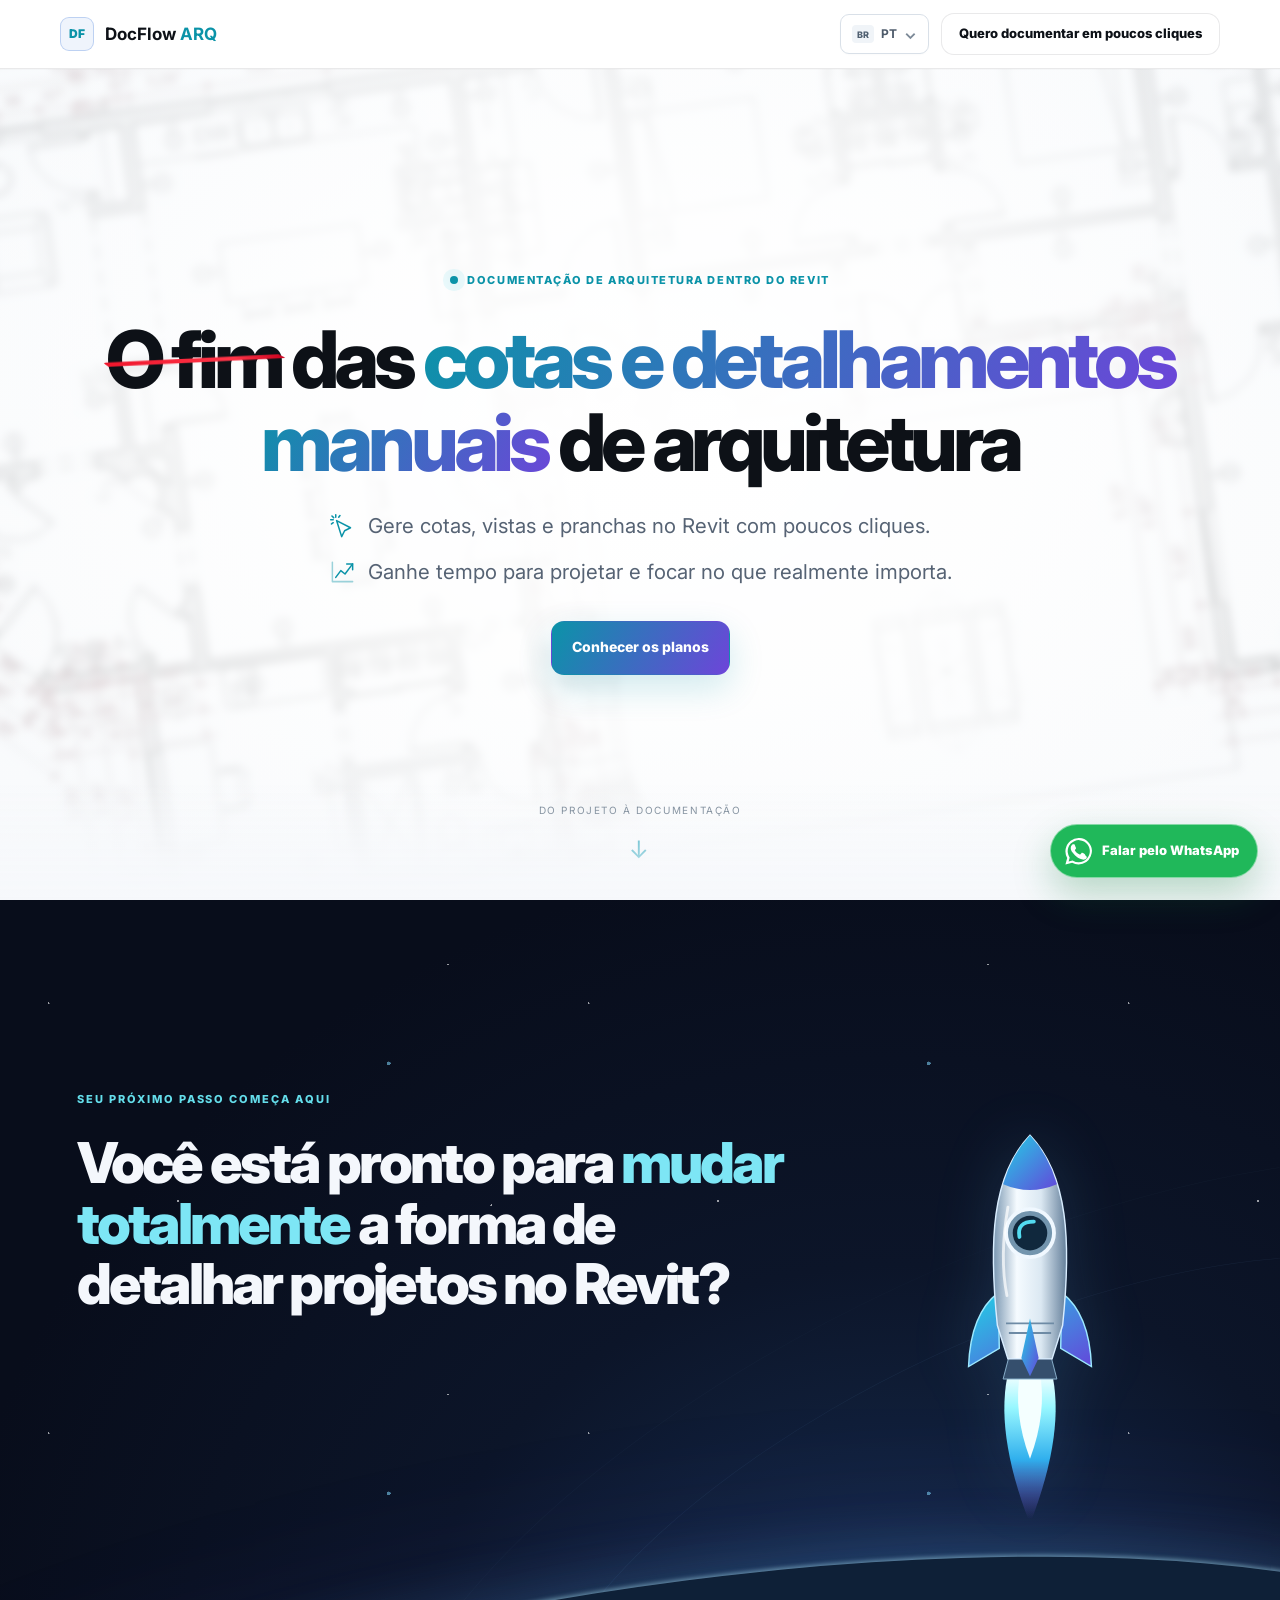
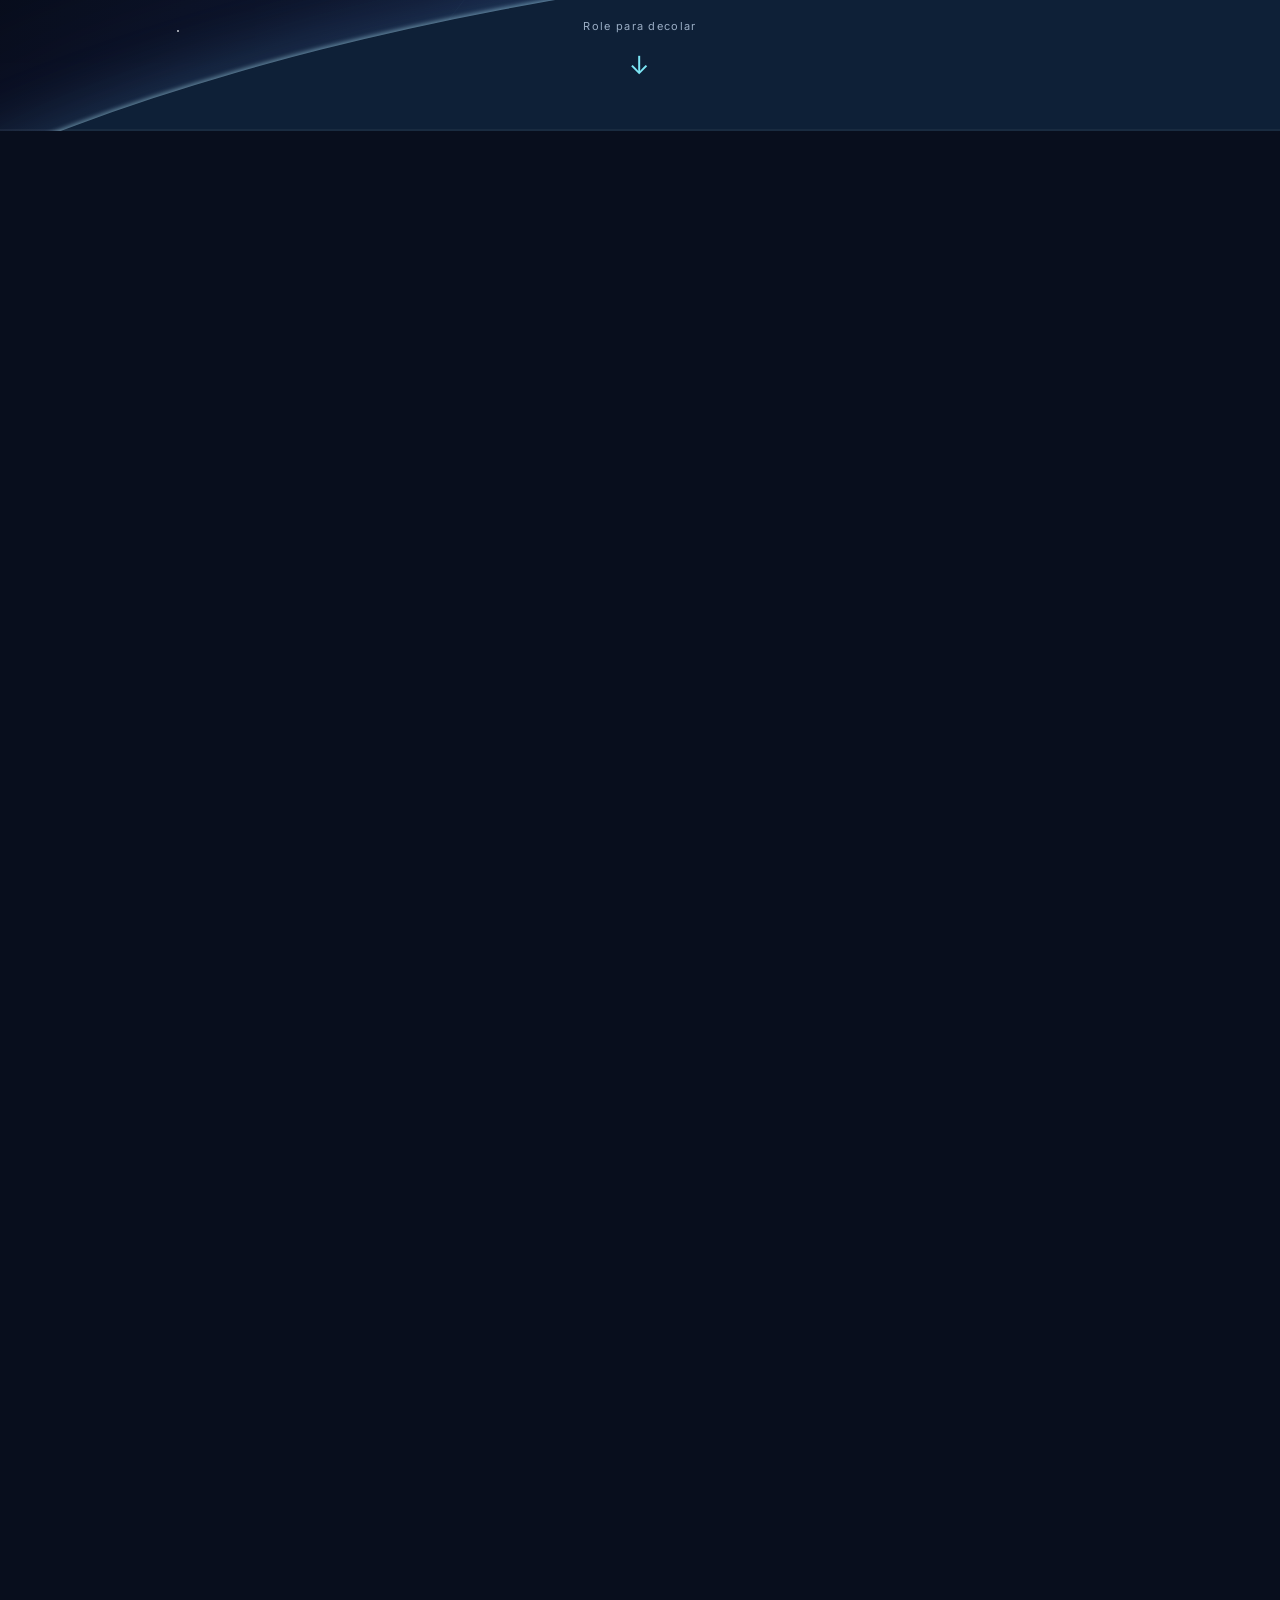
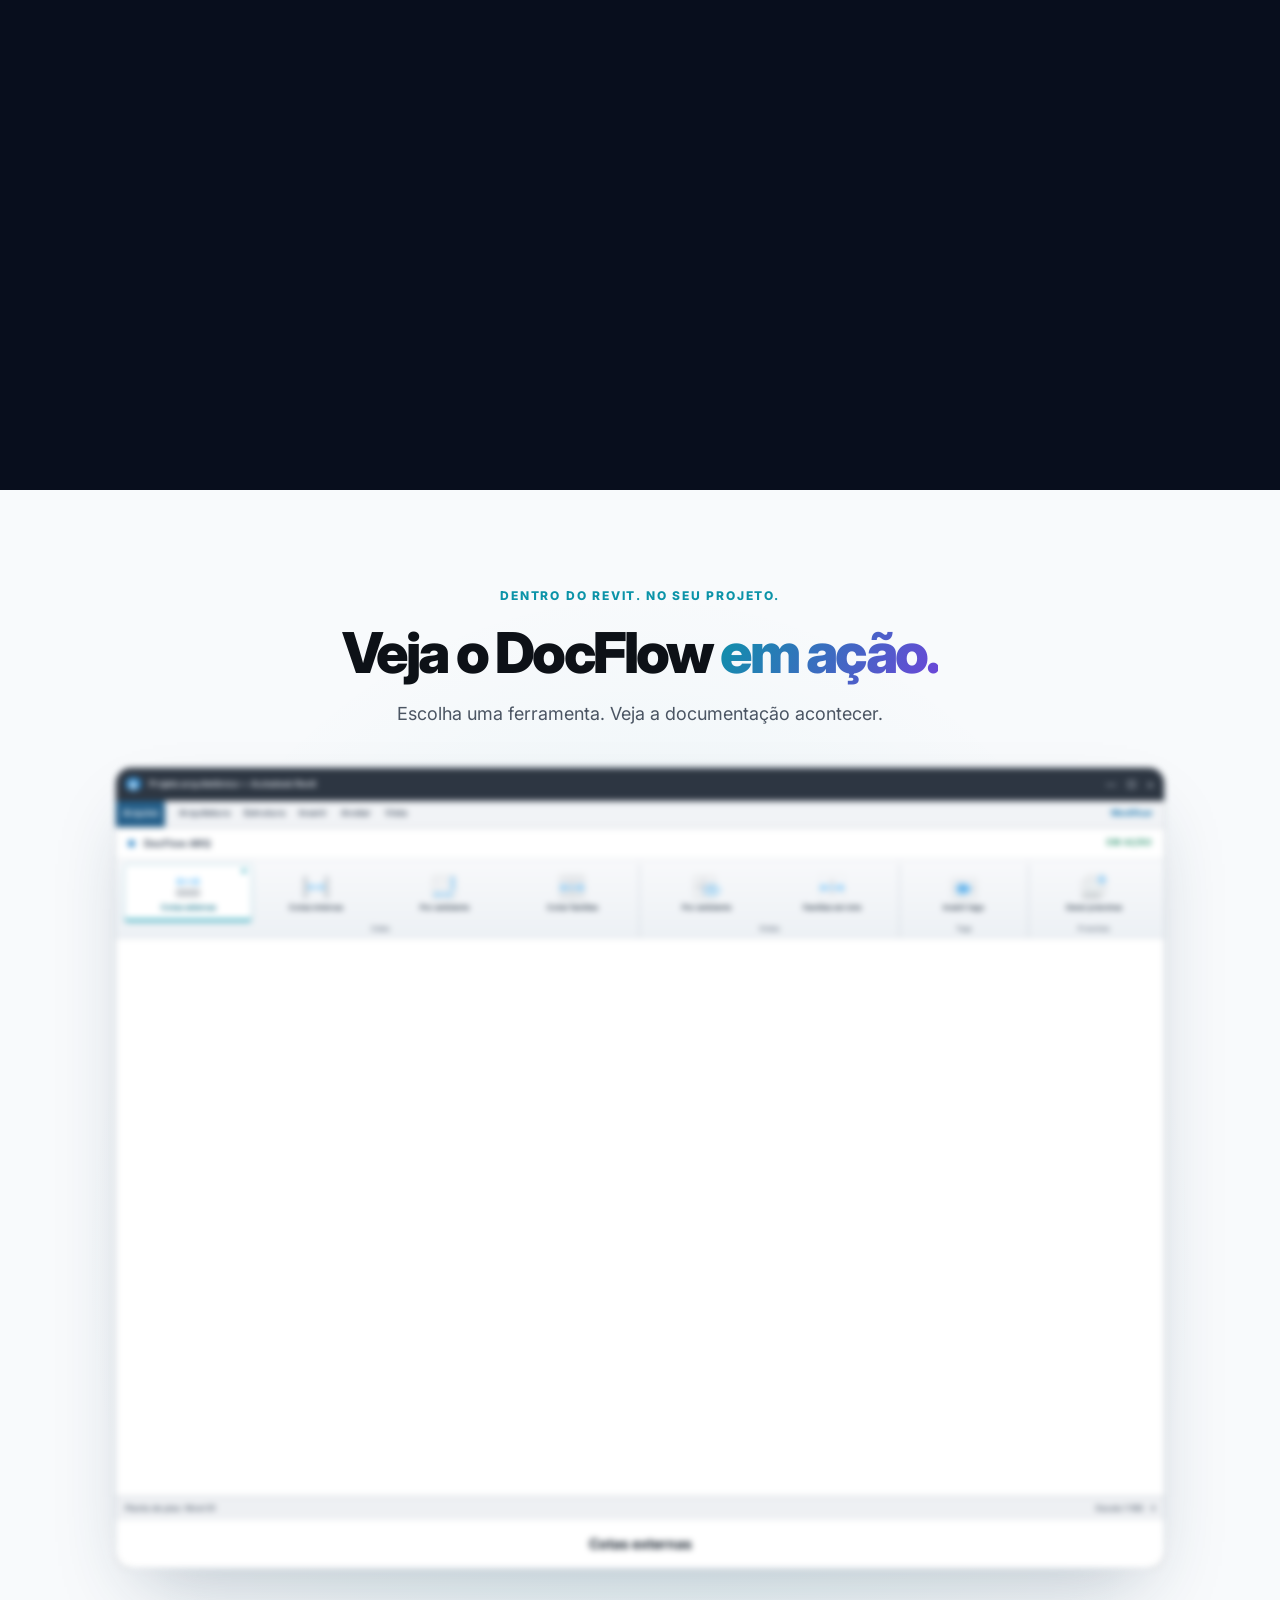
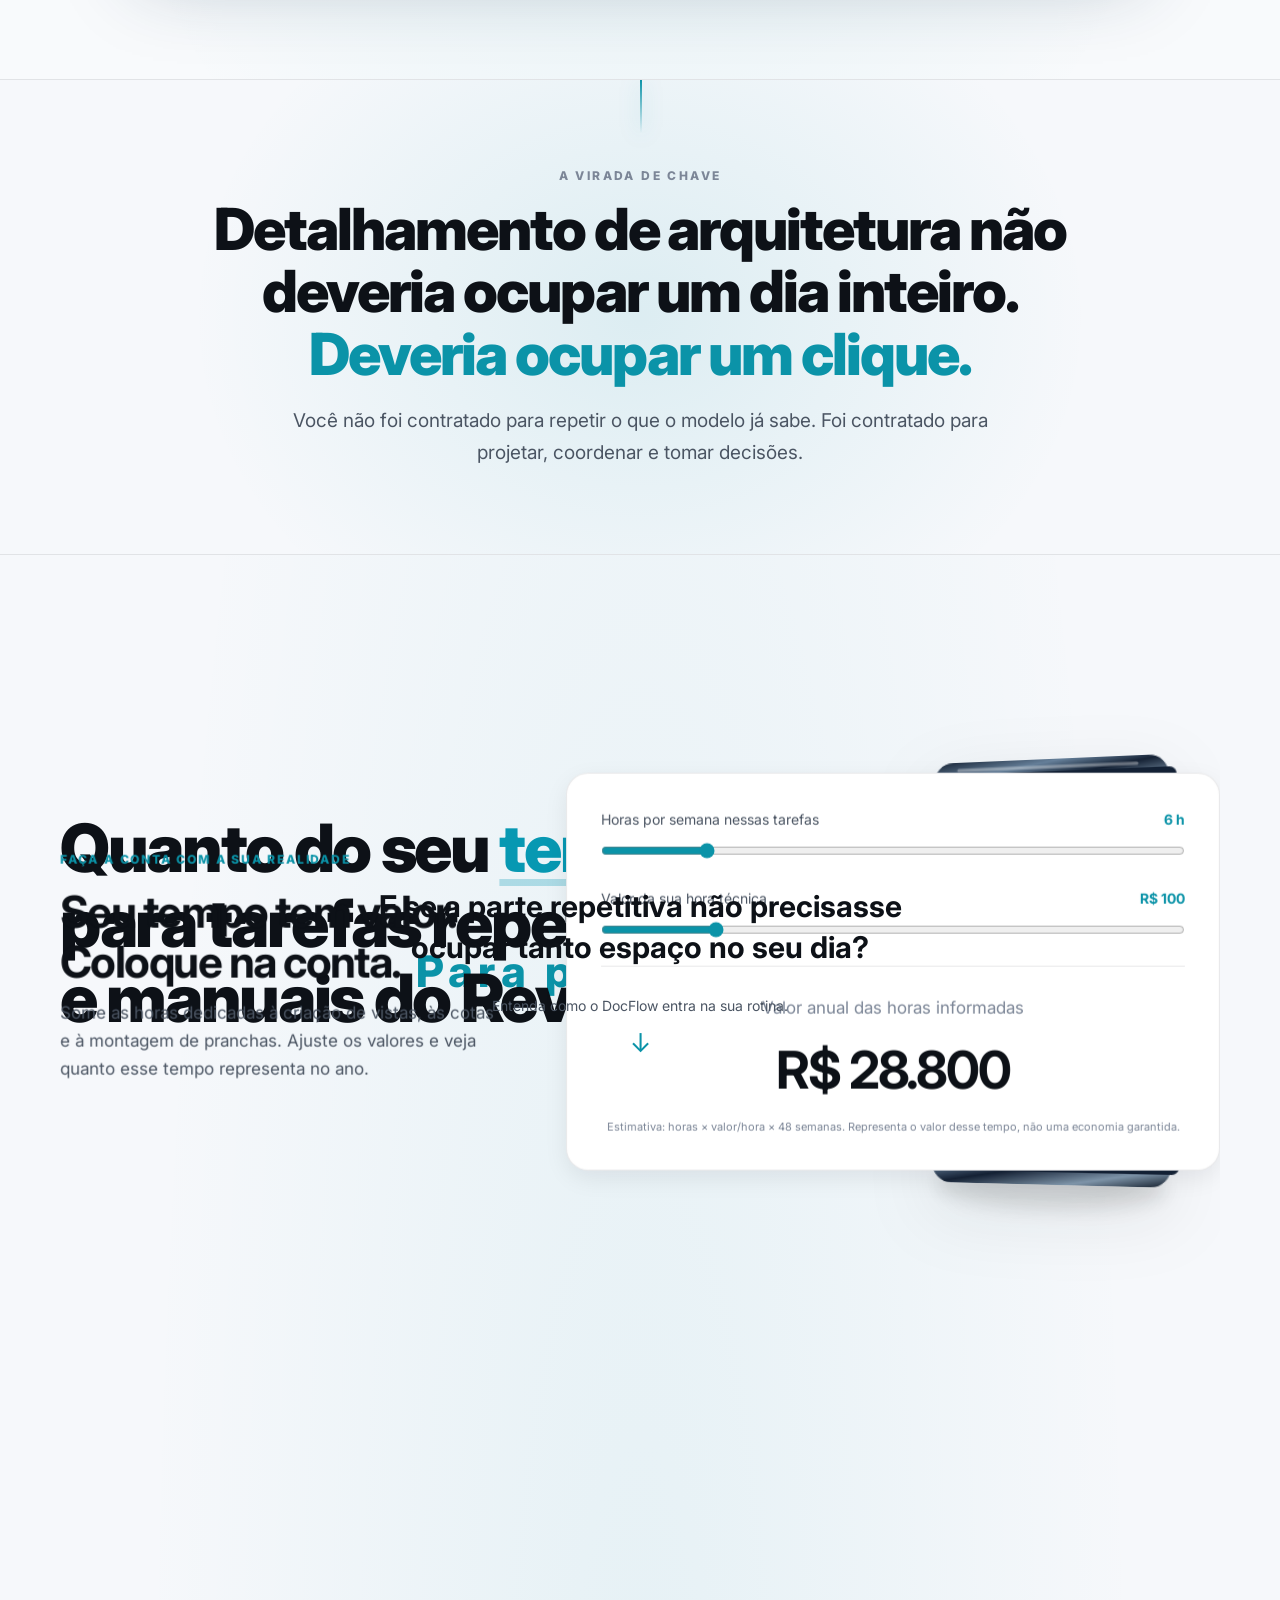
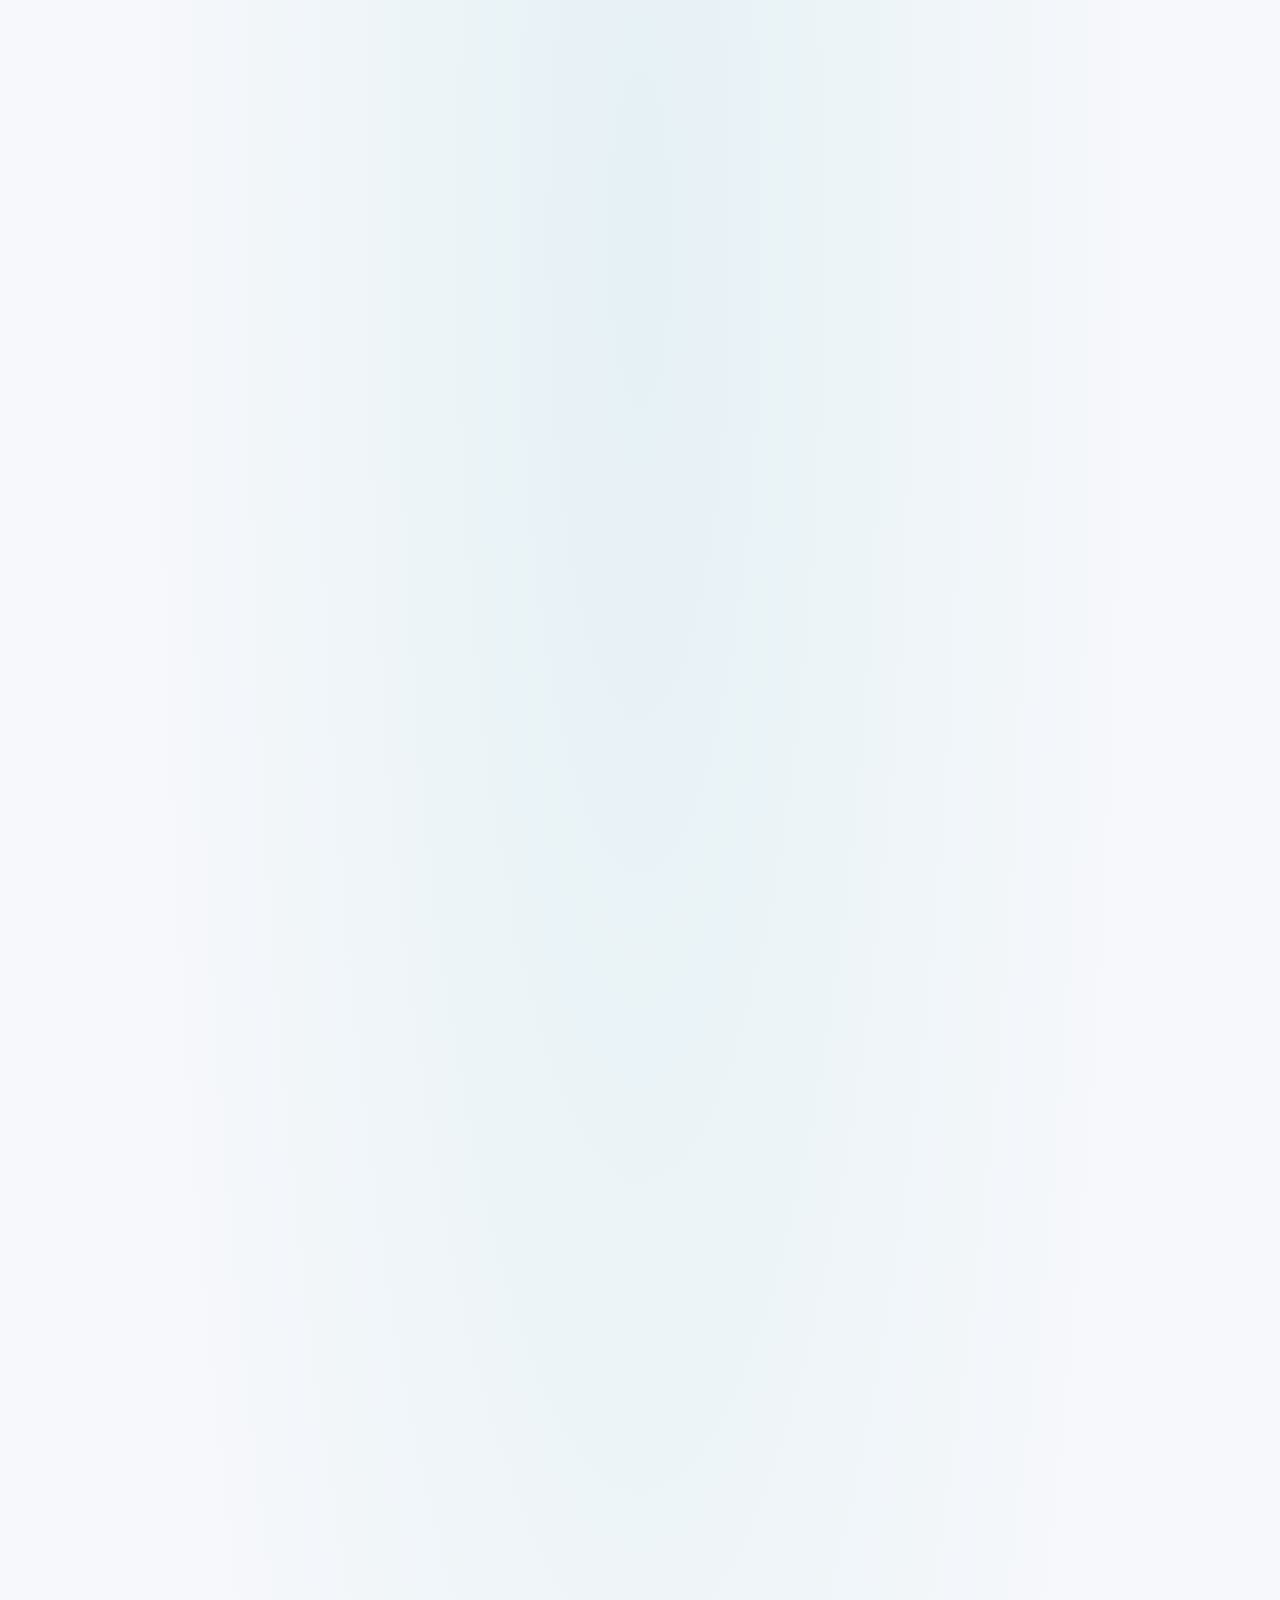
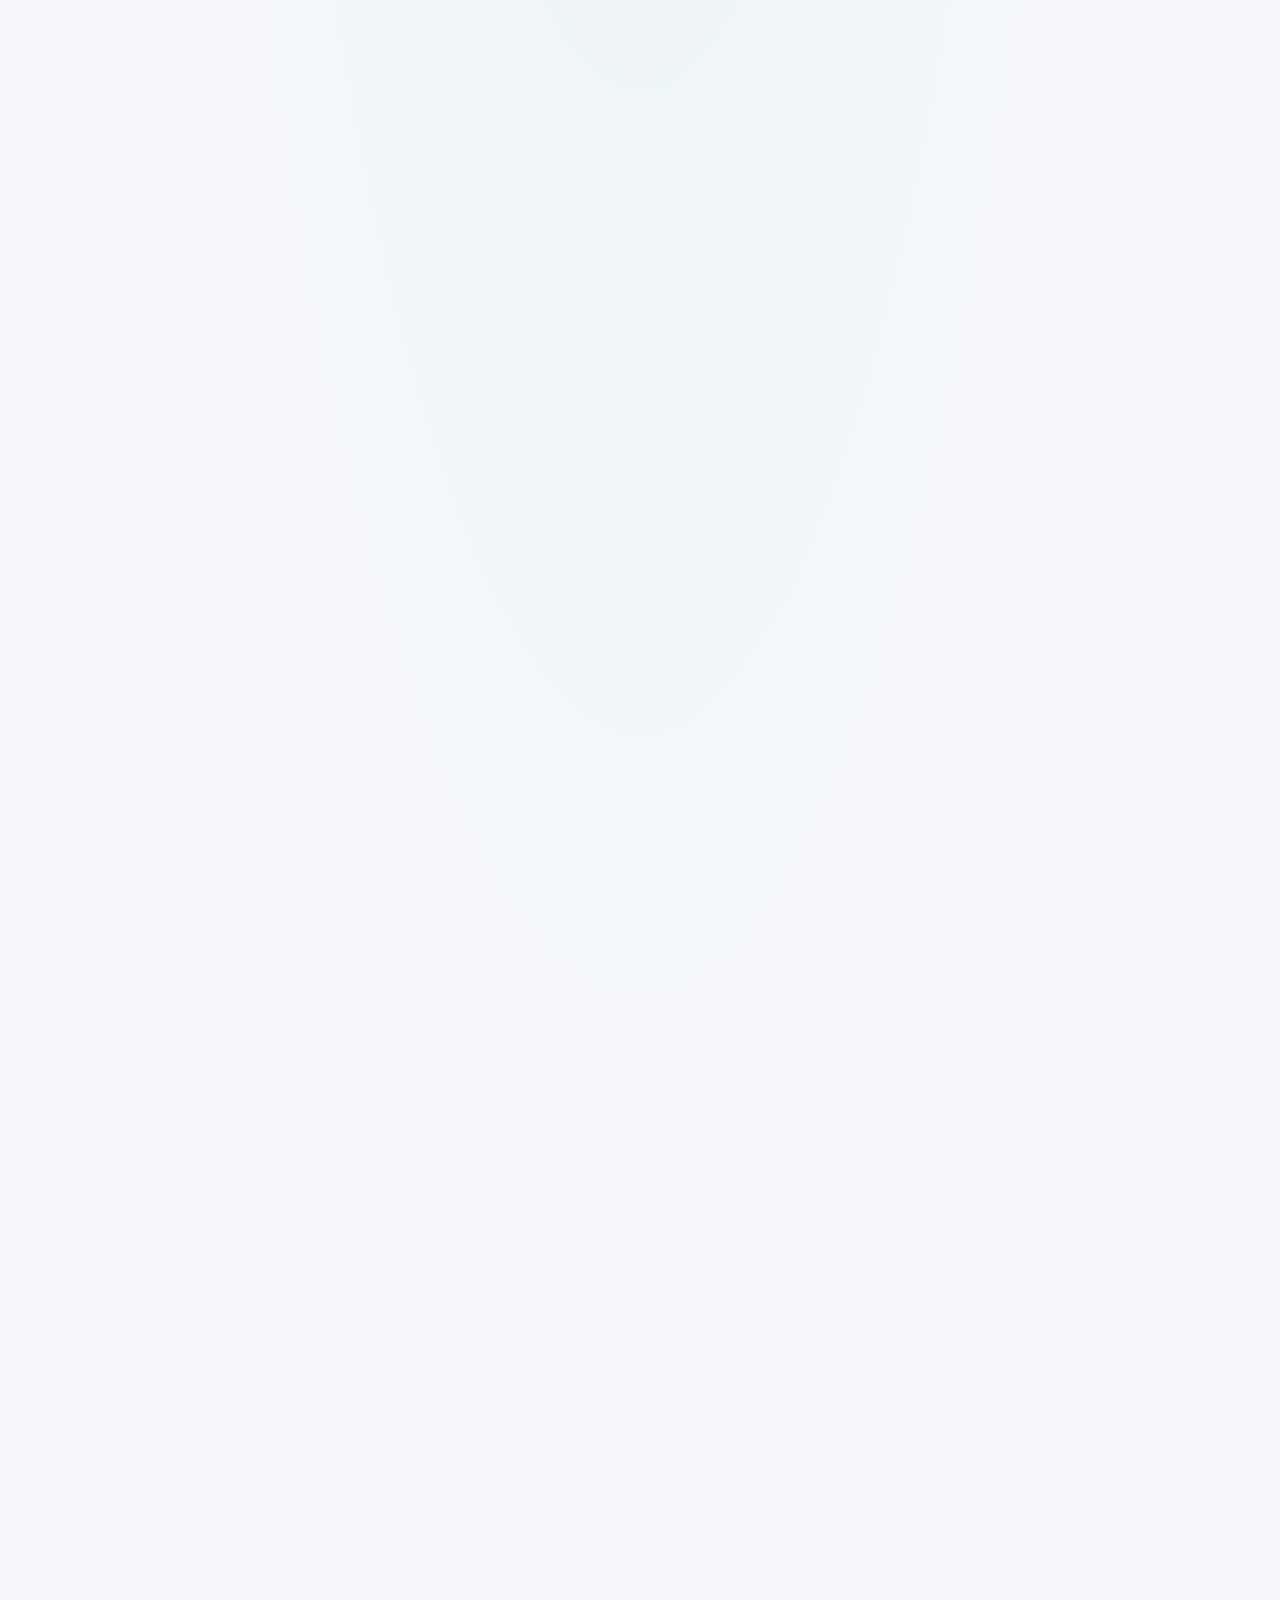
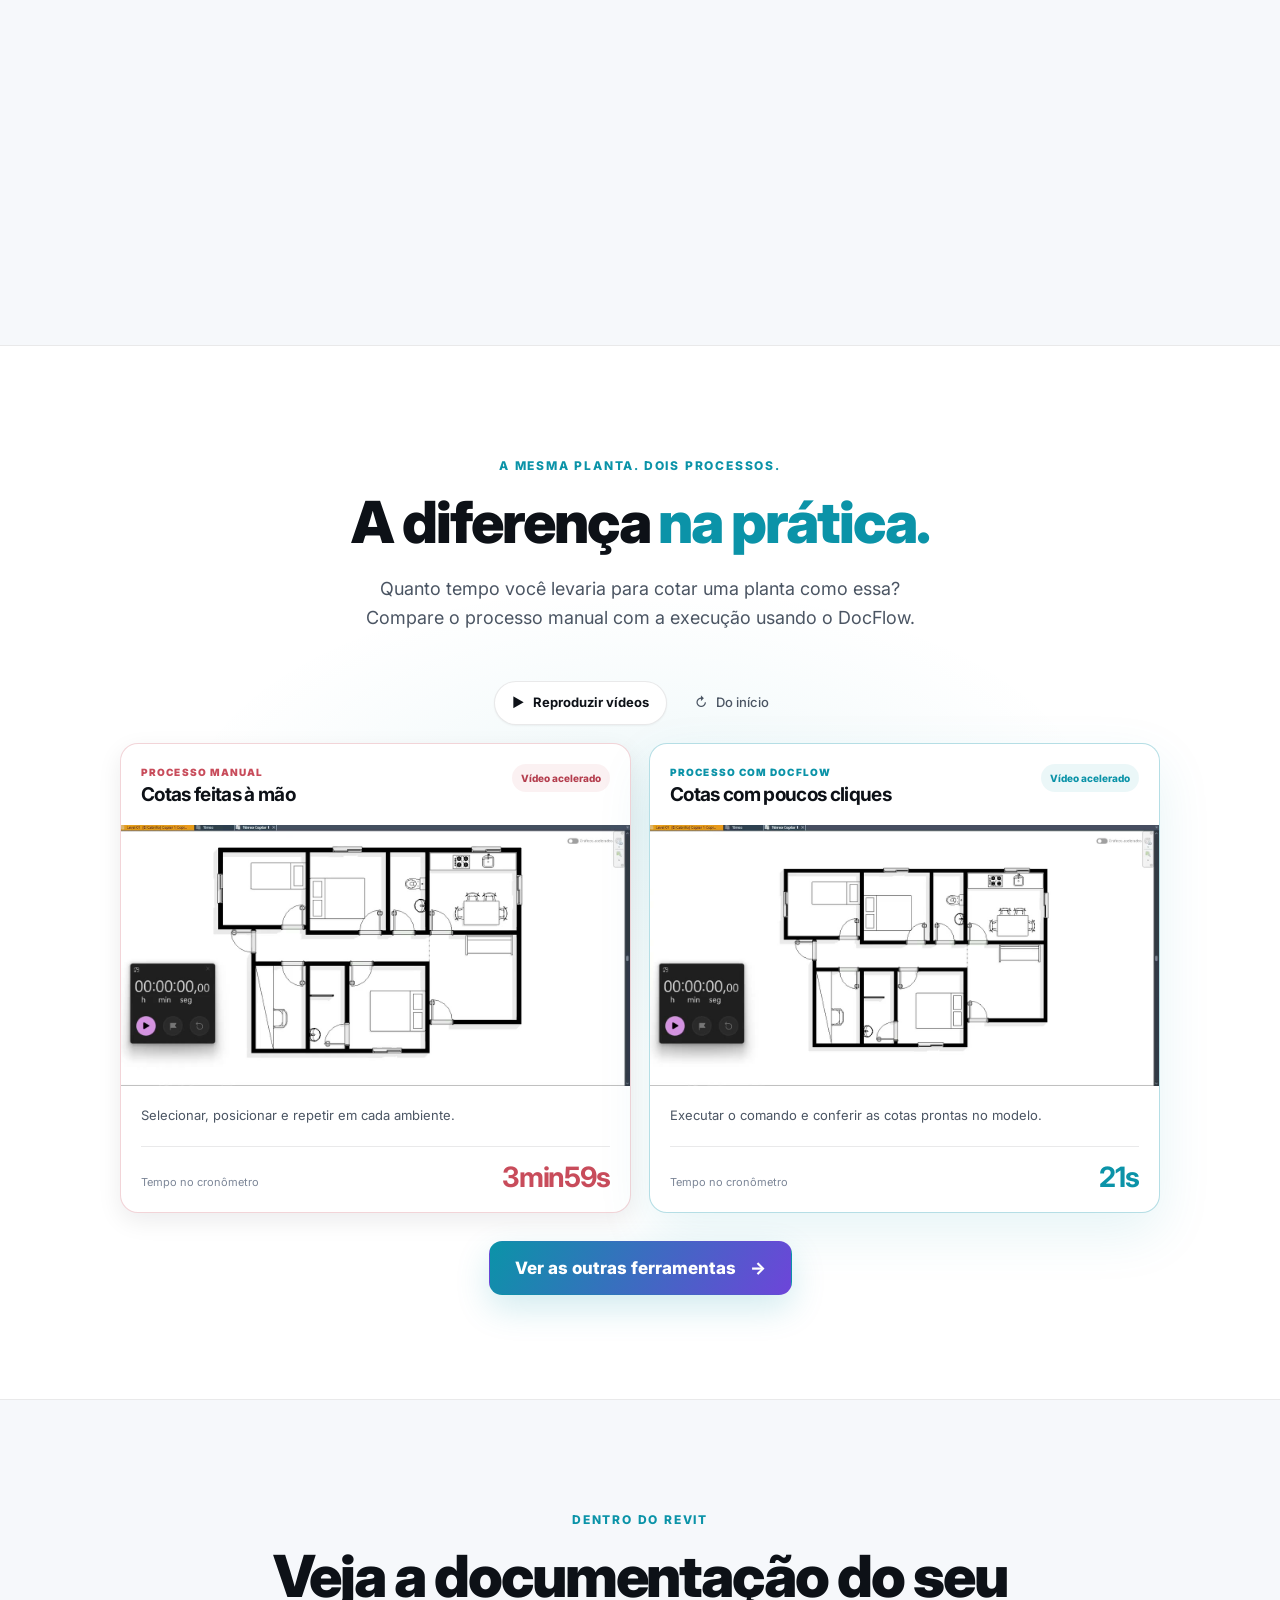
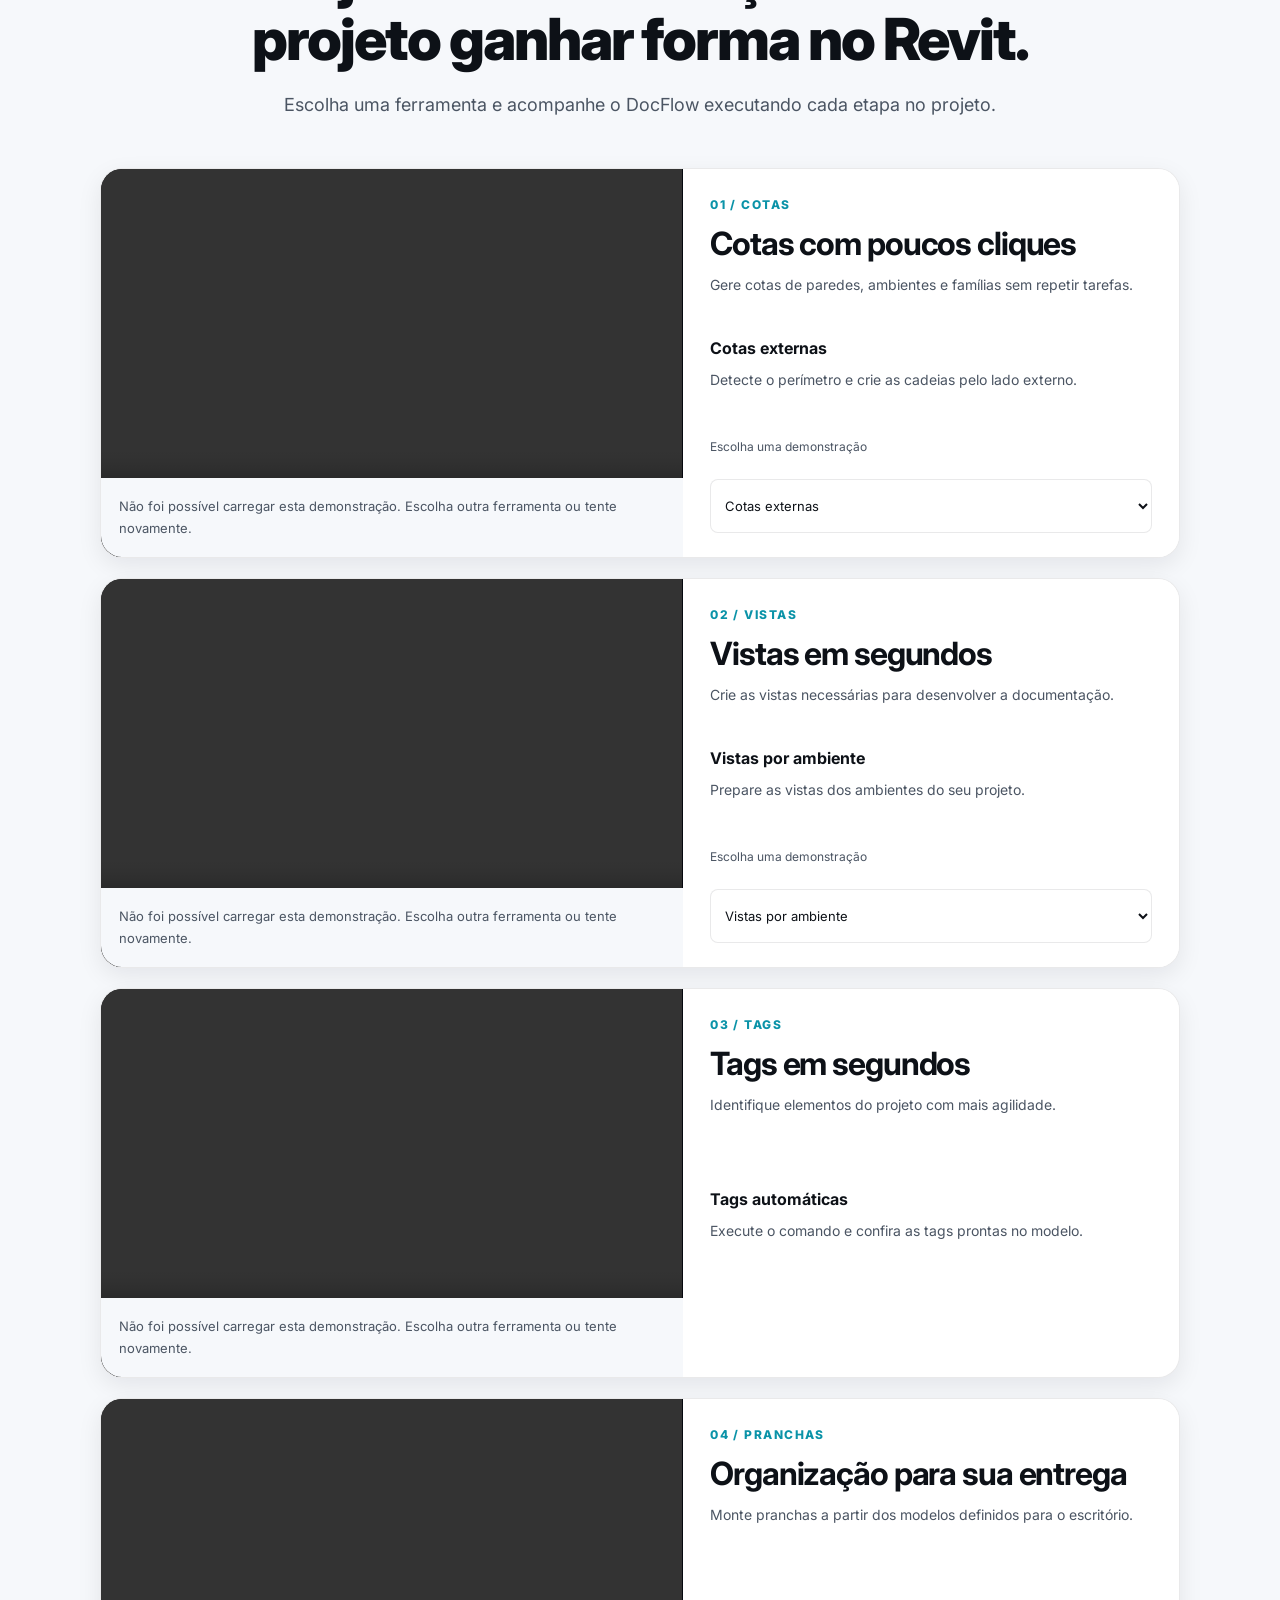
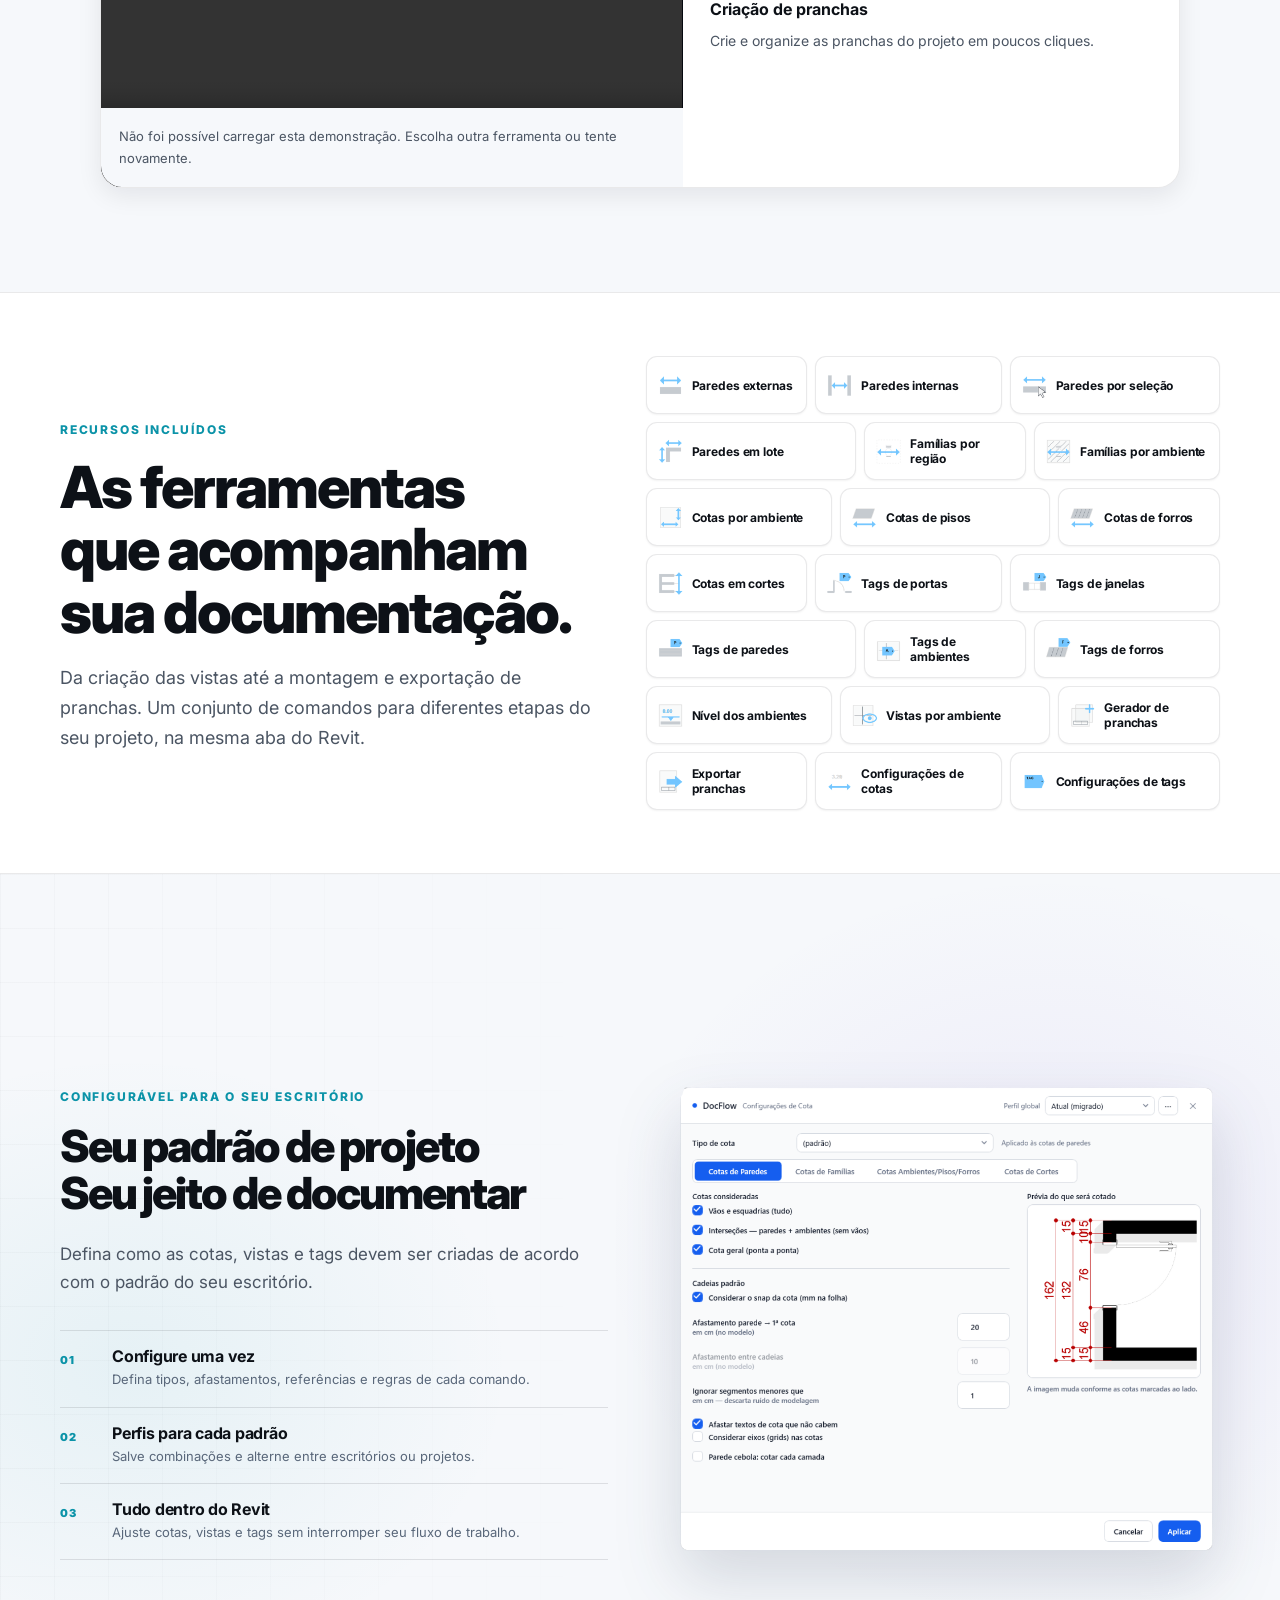
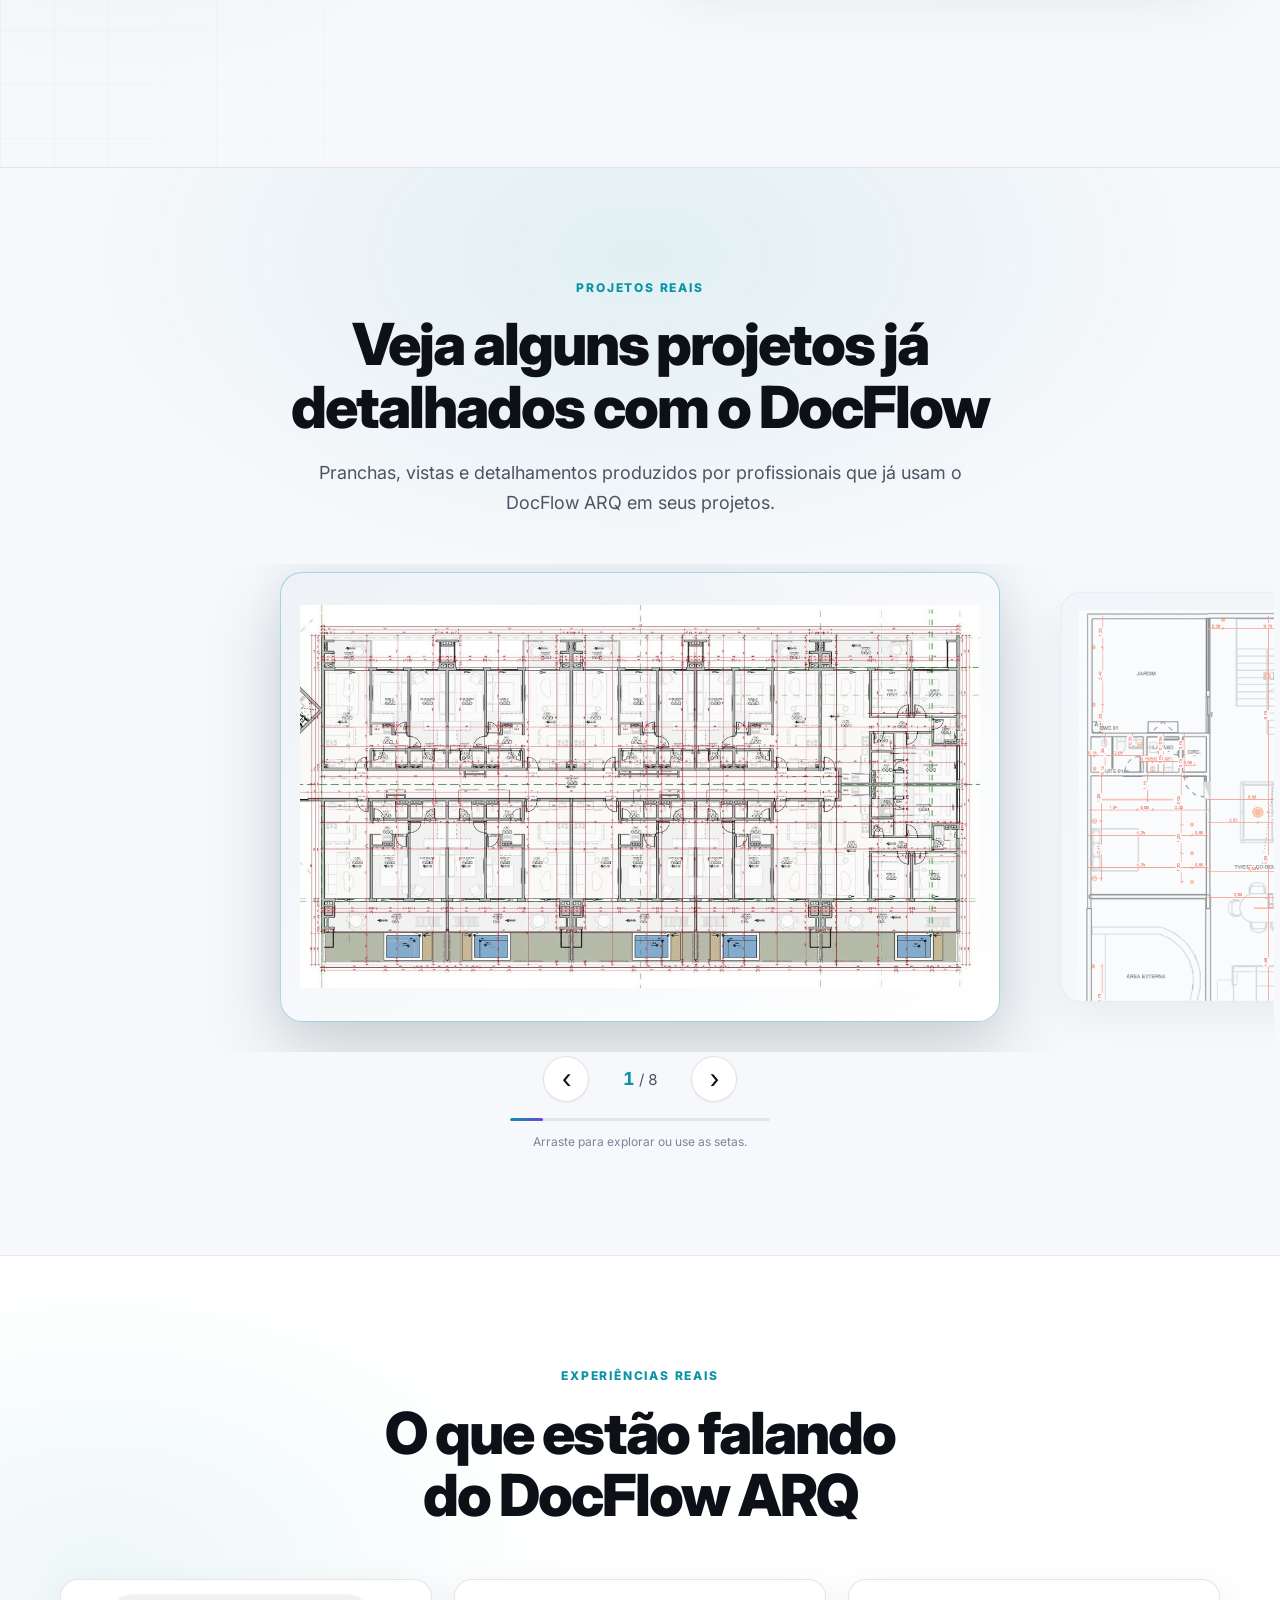
==== commit 948b3a0c: "style: remove launch offer ribbon" ====
--- a/index.html
+++ b/index.html
@@ -27,7 +27,7 @@
   <link rel="preconnect" href="https://fonts.googleapis.com">
   <link rel="preconnect" href="https://fonts.gstatic.com" crossorigin>
   <link href="https://fonts.googleapis.com/css2?family=Inter:wght@400;500;600;700;800;900&display=swap" rel="stylesheet">
-  <link rel="stylesheet" href="vendas.css?v=66">
+  <link rel="stylesheet" href="vendas.css?v=67">
   <link rel="stylesheet" href="lancamento/lancamento.css?v=5">
 </head>
 <body>
@@ -53,7 +53,6 @@
 
   <main id="topo">
     <section class="hero concept-hero">
-      <div class="launch-offer-ribbon" aria-hidden="true"><span class="offer-ribbon-track"><span class="offer-ribbon-group"><b>OFERTA DE LANÇAMENTO</b><i>◆</i><b>OFERTA DE LANÇAMENTO</b><i>◆</i><b>OFERTA DE LANÇAMENTO</b><i>◆</i></span><span class="offer-ribbon-group"><b>OFERTA DE LANÇAMENTO</b><i>◆</i><b>OFERTA DE LANÇAMENTO</b><i>◆</i><b>OFERTA DE LANÇAMENTO</b><i>◆</i></span></span></div>
       <div class="concept-background" aria-hidden="true"><img src="media/hero-detalhes.jpg" alt="" fetchpriority="high"><div class="concept-wash"></div></div>
       <div class="container hero-grid">
         <div class="hero-copy">
@@ -467,6 +466,6 @@
   <script src="vendas.js?v=53"></script>
   <script src="vendas-i18n.js?v=41"></script>
   <script src="lancamento/lancamento.js?v=4"></script>
-  <script src="lancamento/lancamento-i18n.js?v=4"></script>
+  <script src="lancamento/lancamento-i18n.js?v=5"></script>
 </body>
 </html>
--- a/vendas.css
+++ b/vendas.css
@@ -884,32 +884,13 @@
 @media(max-width:680px){.concept-hero .concept-lead.hero-benefits{max-width:360px;font-size:16px}.concept-hero .hero-benefits li{align-items:start;grid-template-columns:24px minmax(0,1fr);gap:10px}.concept-hero .benefit-icon{width:24px;height:24px;margin-top:2px}}
 
 /* Faixa de lançamento, contida no canto da hero. */
-.launch-offer-ribbon{position:absolute;z-index:5;top:82px;left:-84px;width:390px;min-height:42px;display:flex;align-items:center;justify-content:center;padding:12px 18px;transform:rotate(-35deg);background:linear-gradient(100deg,#079bb1,#6944df);color:#fff;font-size:11px;font-weight:800;letter-spacing:.09em;text-align:center;box-shadow:0 6px 20px #4157a52b;border-block:1px solid #ffffff40;text-decoration:none}
-.launch-offer-ribbon:hover{color:#fff;filter:brightness(1.08)}
-.launch-offer-ribbon:focus-visible{outline:3px solid #0b8ba5;outline-offset:4px}
-@media(max-width:680px){.launch-offer-ribbon{top:0;left:0;width:100%;min-height:31px;transform:none;padding:8px 12px;font-size:9px;letter-spacing:.1em}.hero.concept-hero{padding-top:90px}}
 
 /* Faixa de lançamento ampliada, atravessando a hero. */
 .concept-hero .hero-grid{z-index:3}
-.launch-offer-ribbon{z-index:2;top:70px;left:-330px;width:1320px;min-height:62px;justify-content:space-around;gap:42px;padding:15px 42px;transform:rotate(-34deg);background:linear-gradient(100deg,#079bb1 4%,#327ccf 52%,#6944df 96%);font-size:14px;font-weight:900;letter-spacing:.12em;white-space:nowrap;box-shadow:0 12px 38px #4157a540;border-block-color:#ffffff66}
-.launch-offer-ribbon span{display:block}
-@media(max-width:680px){.launch-offer-ribbon{z-index:5;top:0;left:0;width:100%;min-height:34px;transform:none;padding:9px 12px;font-size:9px;letter-spacing:.1em;justify-content:center}.launch-offer-ribbon span:not(:first-child){display:none}}
 
 /* Faixa de lançamento: versão grande e vermelha. */
-.launch-offer-ribbon{top:58px;left:-390px;width:1580px;min-height:88px;padding:22px 56px;gap:58px;background:linear-gradient(100deg,#b90019 0%,#ef152b 48%,#a90017 100%);font-size:18px;letter-spacing:.14em;text-shadow:0 2px 10px rgba(74,0,9,.35);box-shadow:0 18px 48px rgba(190,0,25,.34),0 0 0 1px rgba(255,255,255,.22) inset;border-block-color:rgba(255,255,255,.72)}
-.launch-offer-ribbon:hover{background:linear-gradient(100deg,#cc001c 0%,#ff263b 48%,#bd001a 100%);filter:none}
-@media(max-width:680px){.launch-offer-ribbon{top:0;left:0;width:100%;min-height:40px;padding:11px 12px;font-size:10px;letter-spacing:.12em;box-shadow:0 8px 24px rgba(190,0,25,.24)}}
 
 /* Letreiro contínuo da oferta. */
-.launch-offer-ribbon{overflow:hidden;justify-content:flex-start;padding-inline:0}
-.launch-offer-ribbon .offer-ribbon-track{display:flex;width:max-content;flex:none;animation:offerRibbonLoop 24s linear infinite;will-change:transform}
-.launch-offer-ribbon .offer-ribbon-group{display:flex;align-items:center;flex:none;gap:42px;padding-right:42px}
-.launch-offer-ribbon .offer-ribbon-group b{font:inherit;color:inherit;white-space:nowrap}
-.launch-offer-ribbon .offer-ribbon-group i{font-style:normal;font-size:.62em;color:#fff8;filter:drop-shadow(0 0 5px #fff8)}
-.launch-offer-ribbon:hover .offer-ribbon-track{animation-play-state:paused}
-@keyframes offerRibbonLoop{to{transform:translateX(-50%)}}
-@media(max-width:680px){.launch-offer-ribbon .offer-ribbon-track{display:flex;animation-duration:19s}.launch-offer-ribbon .offer-ribbon-group{display:flex;gap:26px;padding-right:26px}.launch-offer-ribbon .offer-ribbon-group b,.launch-offer-ribbon .offer-ribbon-group i{display:block!important}}
-@media(prefers-reduced-motion:reduce){.launch-offer-ribbon .offer-ribbon-track{animation:none}.launch-offer-ribbon .offer-ribbon-group:nth-child(2){display:none}}
 
 /* Segundo caminho da hero: descoberta das ferramentas. */
 .concept-hero .hero-actions{gap:12px}
@@ -918,7 +899,6 @@
 .button-play{display:grid;place-items:center;width:25px;height:25px;padding-left:2px;border-radius:50%;background:linear-gradient(135deg,#079bb1,#6944df);color:#fff;font-size:8px;box-shadow:0 5px 13px rgba(68,84,185,.24)}
 @media(max-width:680px){.concept-hero .hero-actions{width:100%;max-width:360px}.concept-hero .hero-actions .button{width:100%}}
 
-.launch-offer-ribbon{pointer-events:none;cursor:default}
 
 
 /* Ribbon interativa: ícones originais dos comandos DocFlow. */
@@ -1202,4 +1182,4 @@
 .project-carousel-progress span{display:block;width:12.5%;height:100%;border-radius:inherit;background:var(--gradient);transition:width .35s ease}
 .project-carousel-hint{margin:11px 0 0;color:var(--dim);font-size:12px;text-align:center}
 @media(max-width:680px){.project-showcase-heading{margin-bottom:30px}.project-carousel-stage{gap:14px;width:100%;padding-inline:9vw;scroll-padding-inline:9vw}.project-slide{flex-basis:82vw;aspect-ratio:4/3;border-radius:17px}.project-slide img{padding:9px}.project-carousel-controls{margin-top:0}.project-carousel-hint{padding-inline:24px}}
-@media(prefers-reduced-motion:reduce){.project-slide,.project-carousel-progress span{transition:none}}+@media(prefers-reduced-motion:reduce){.project-slide,.project-carousel-progress span{transition:none}}
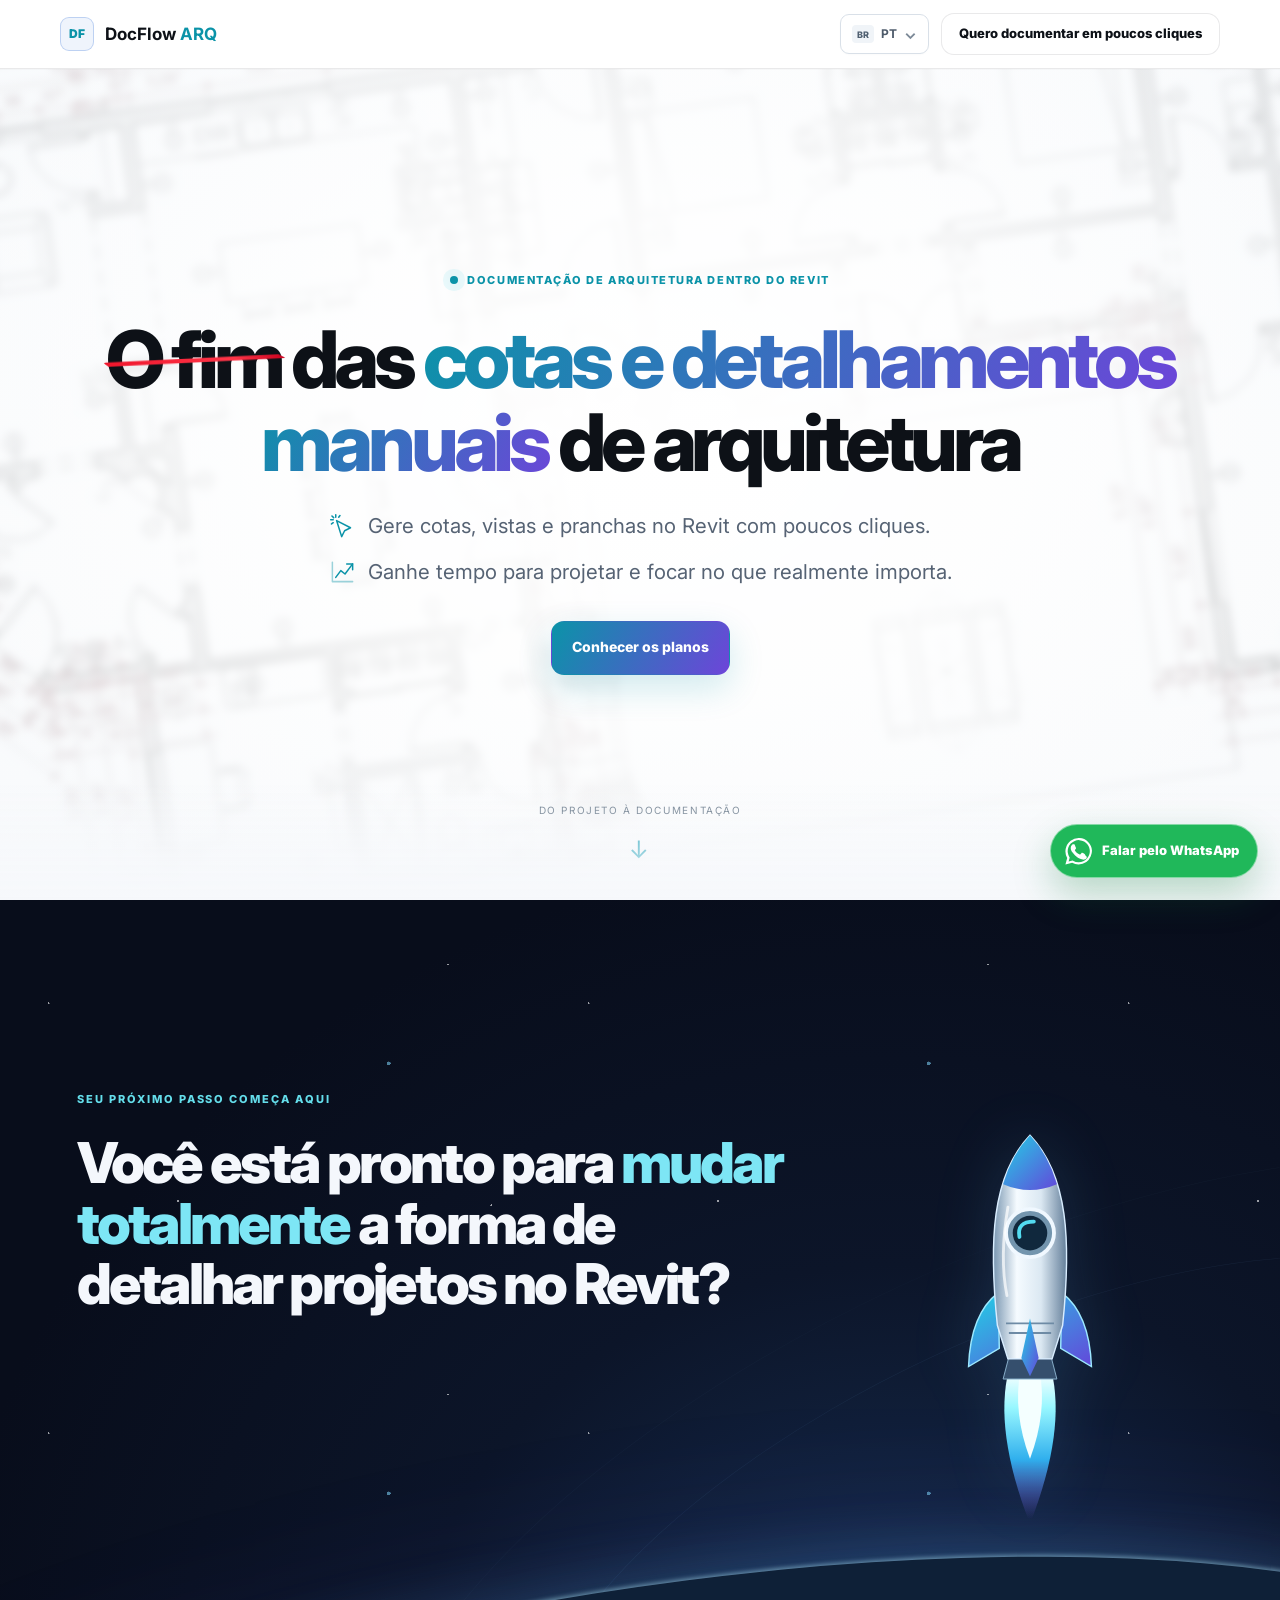
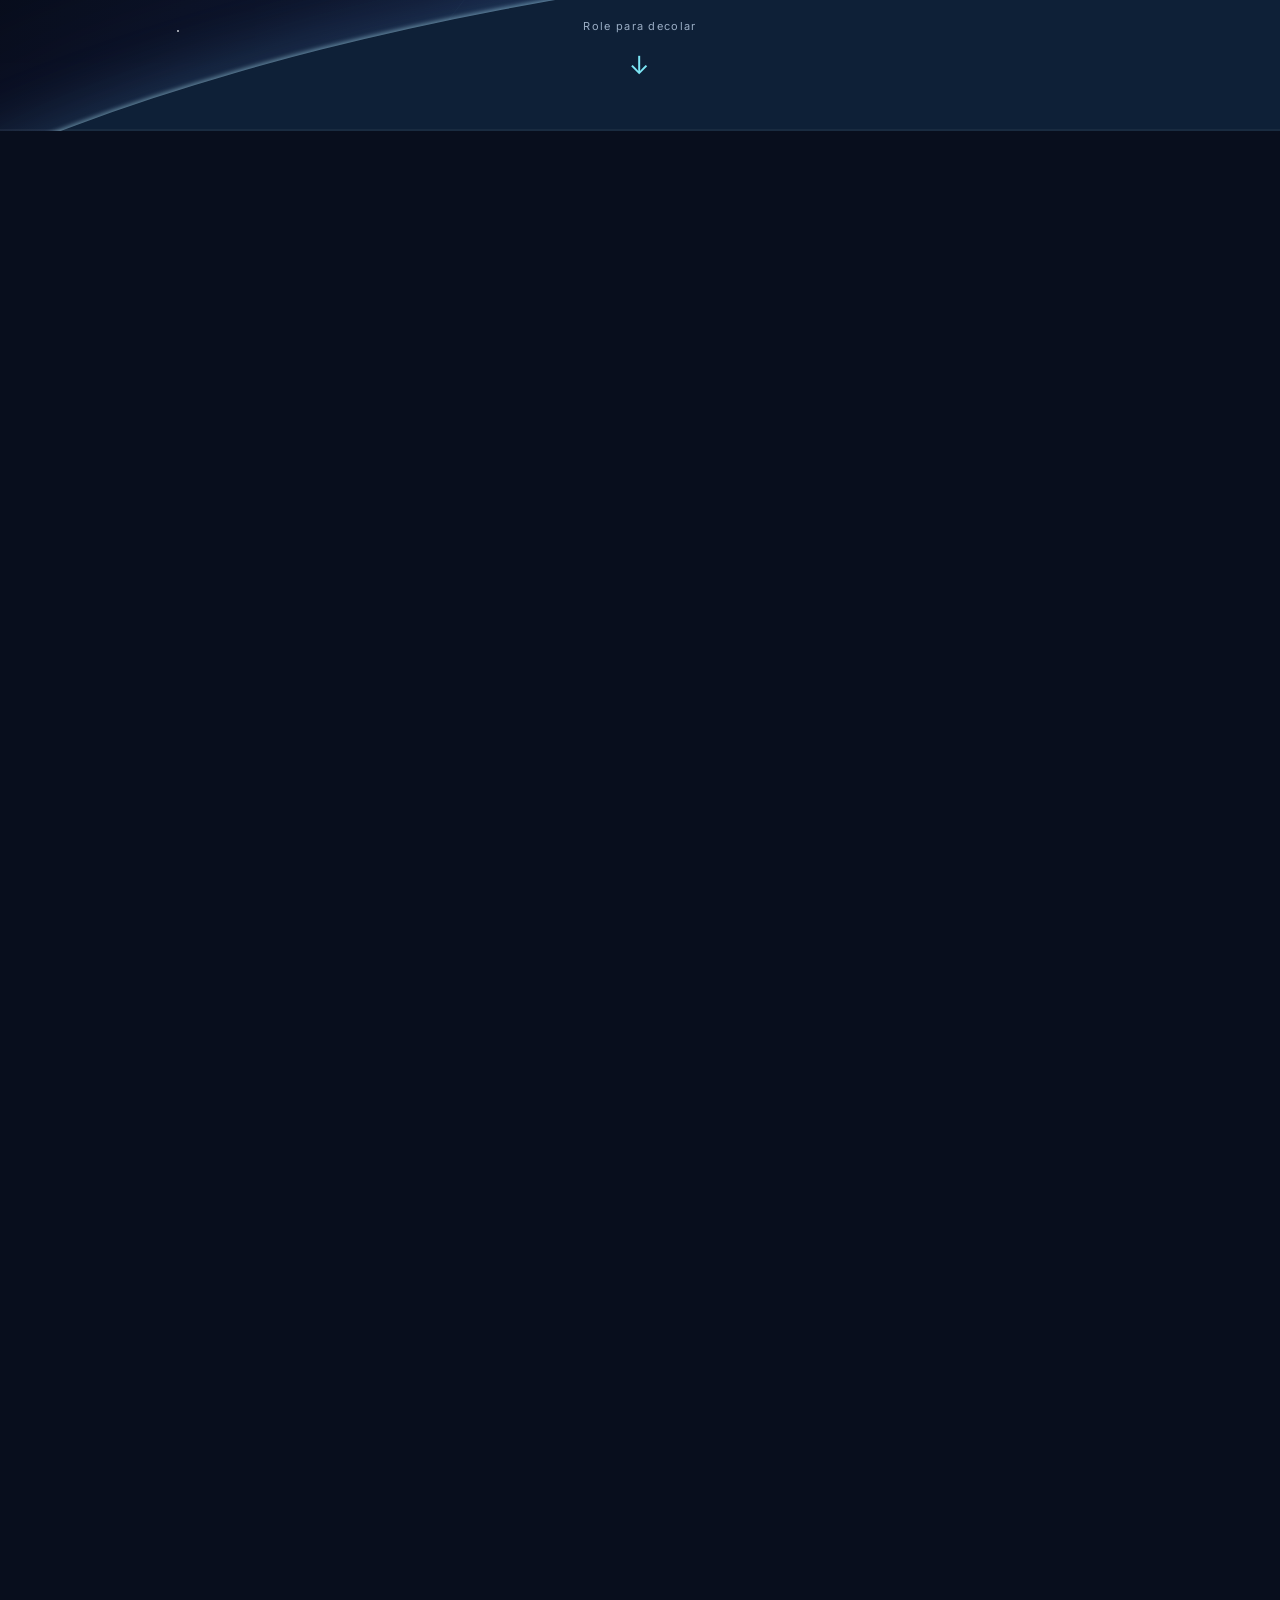
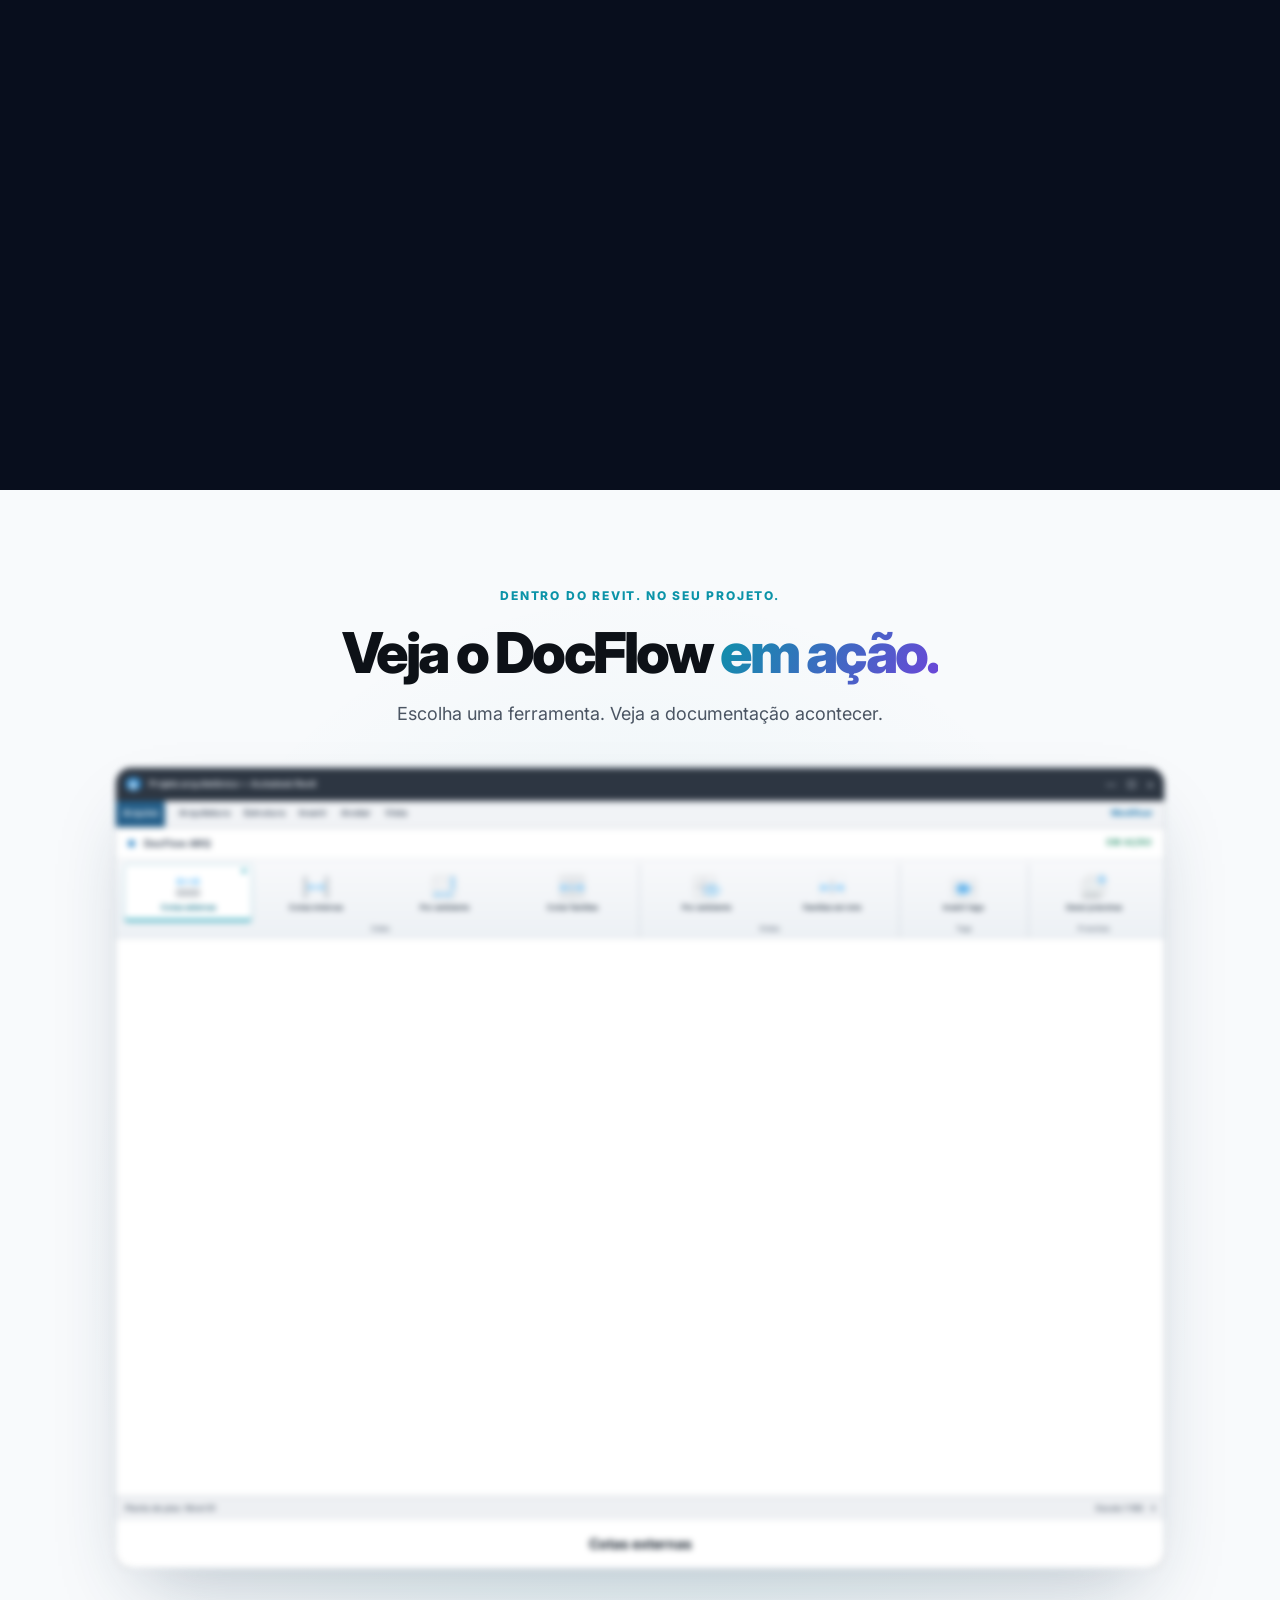
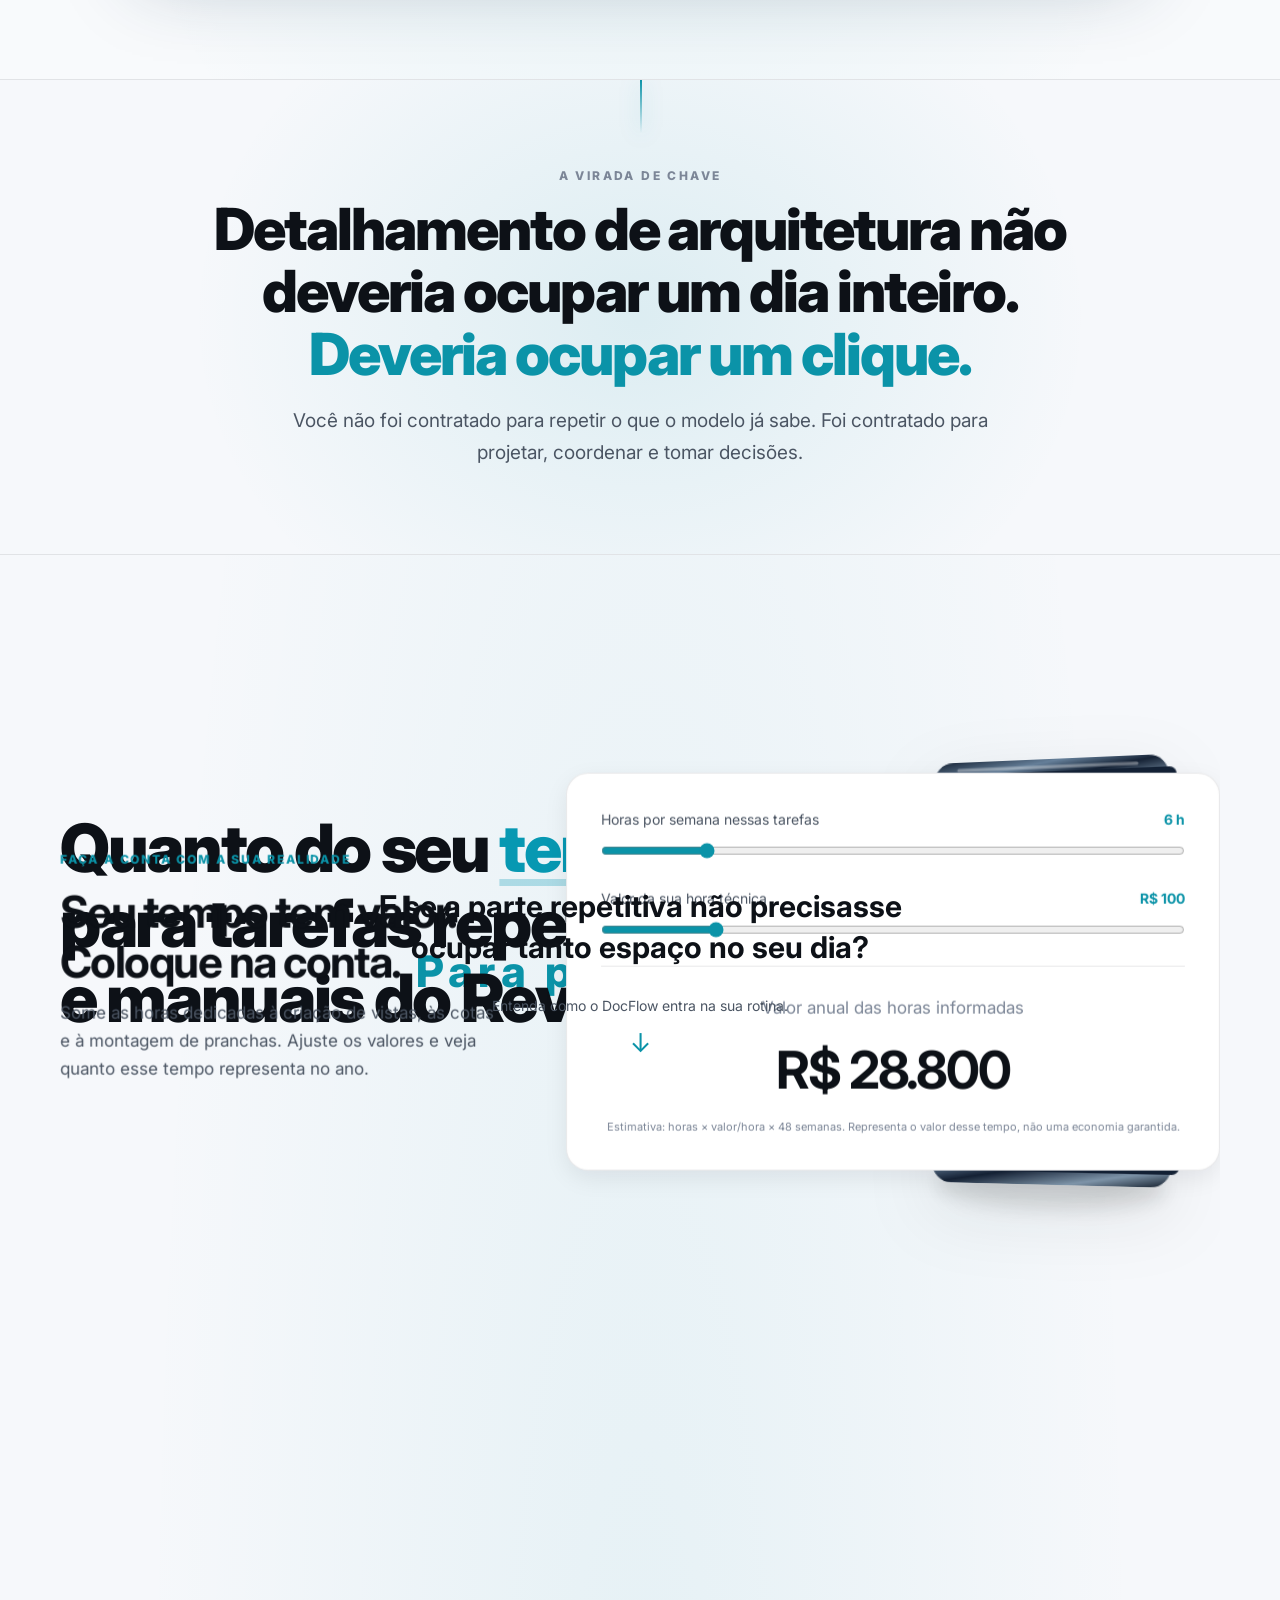
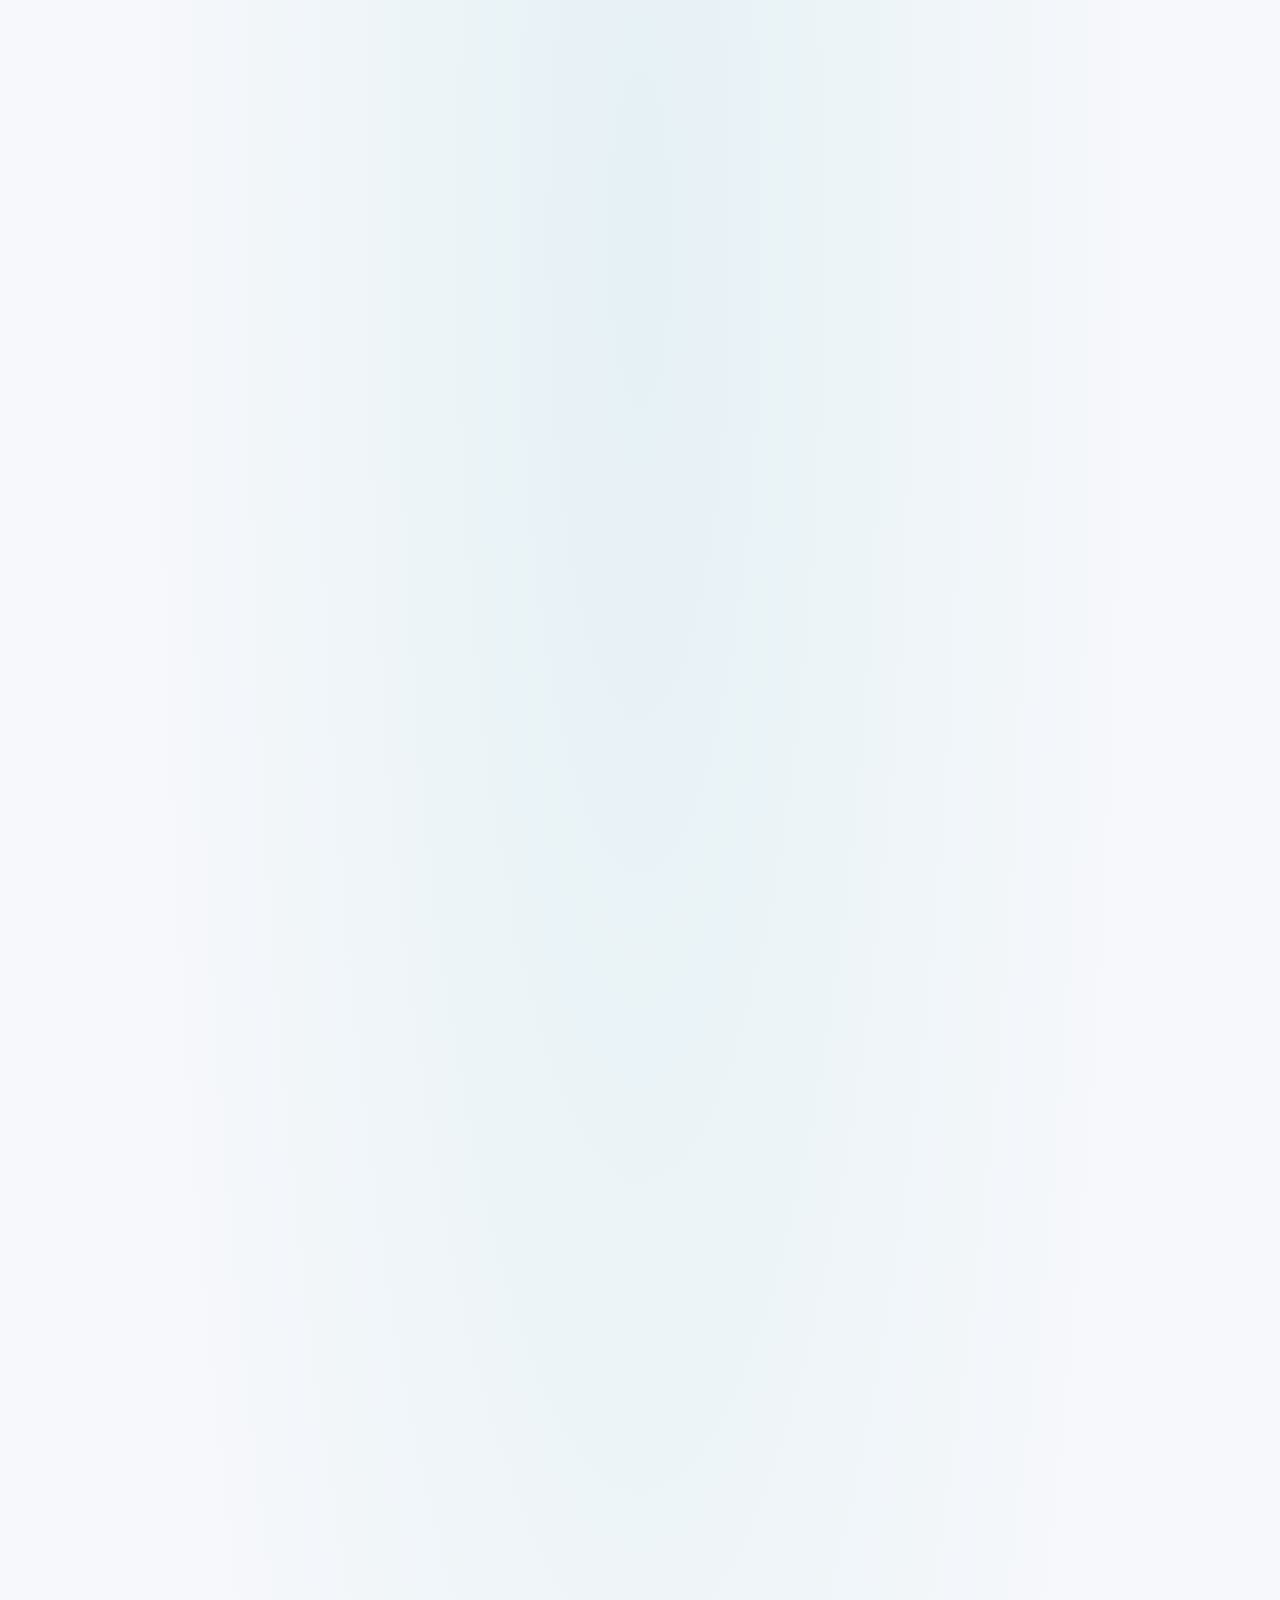
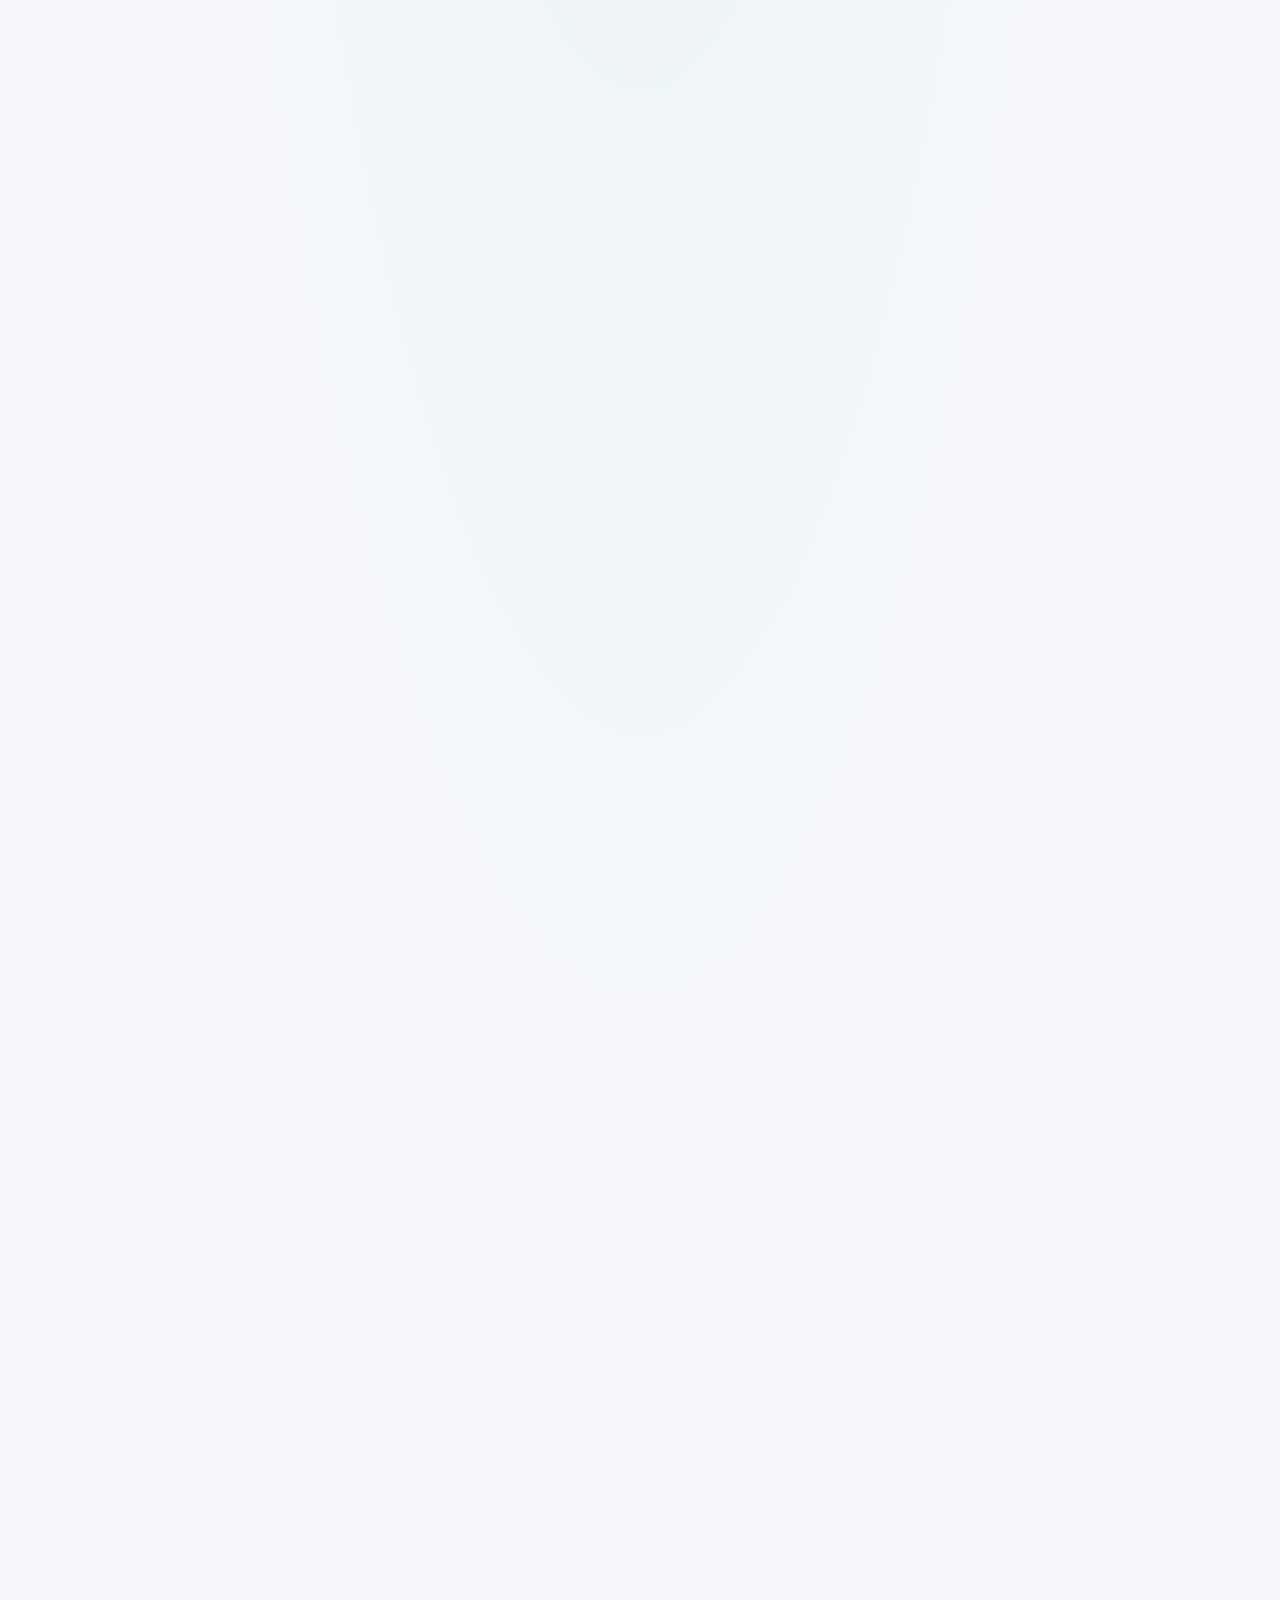
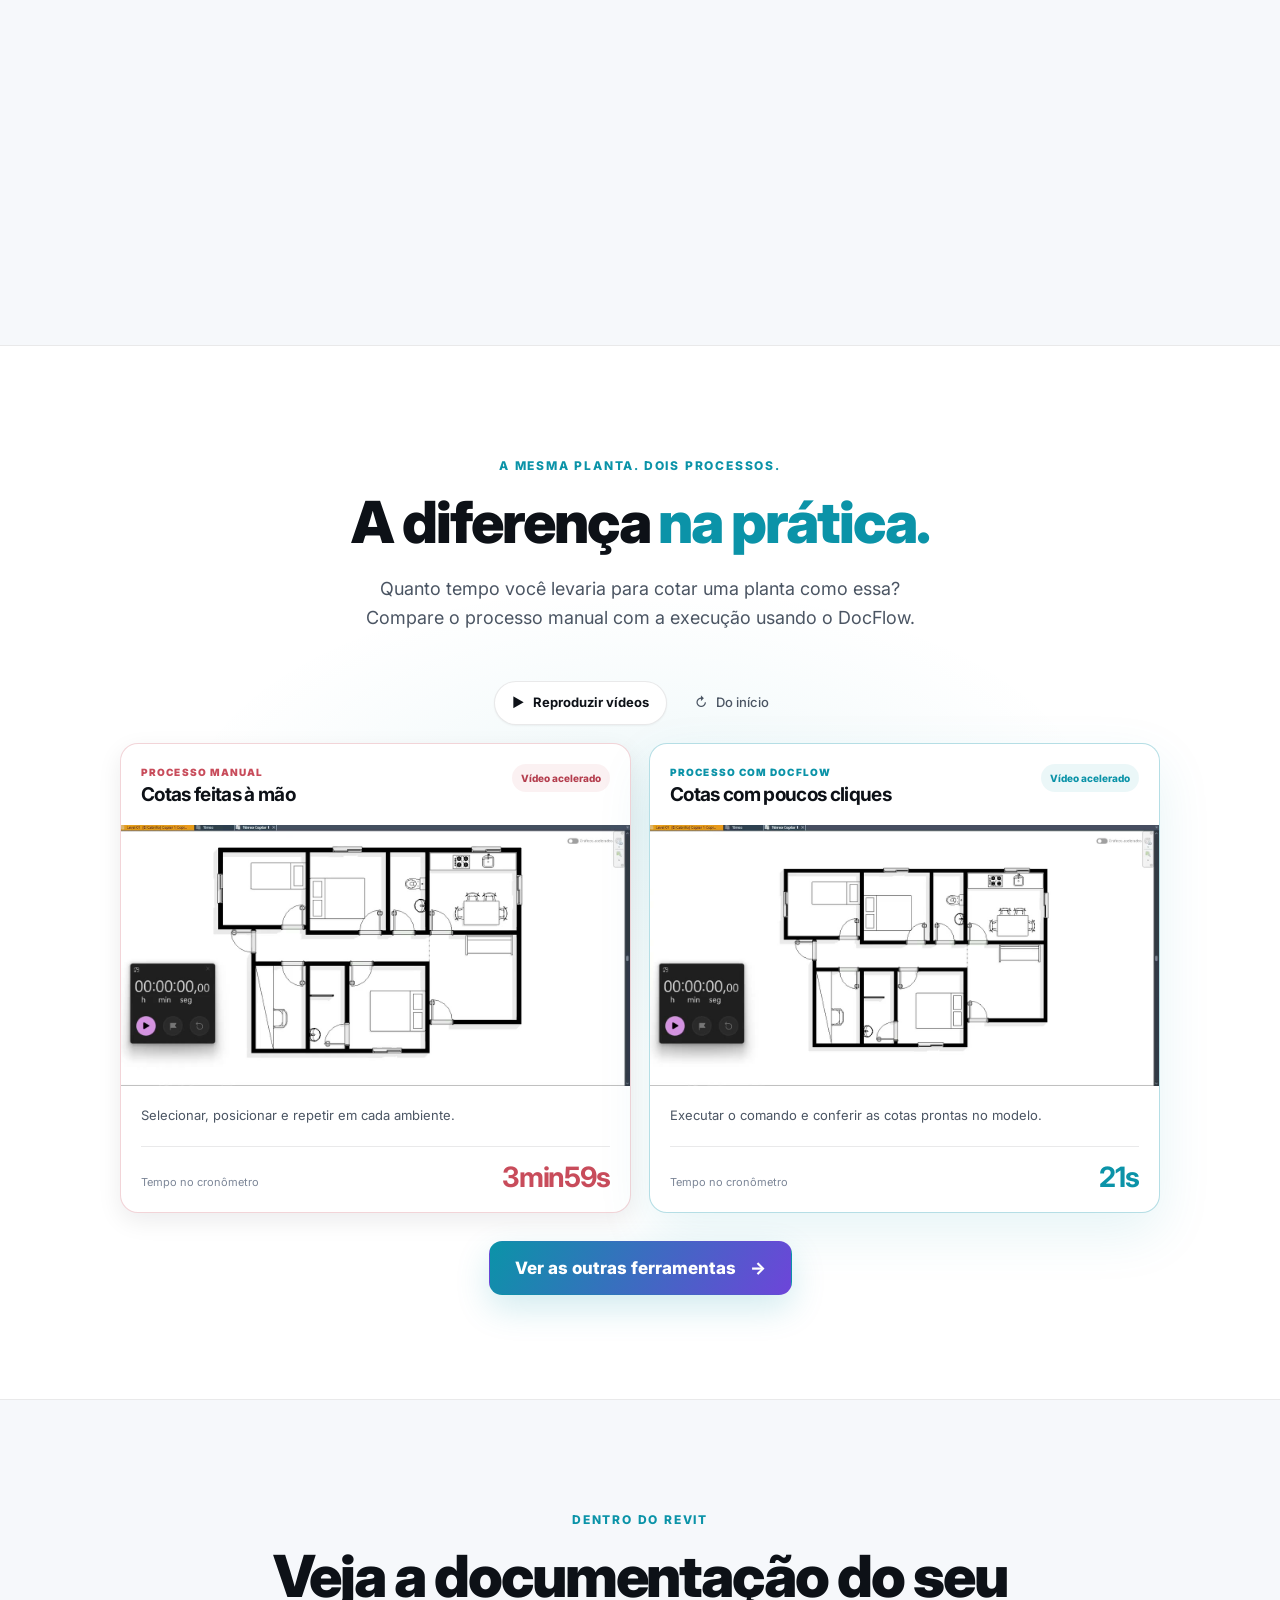
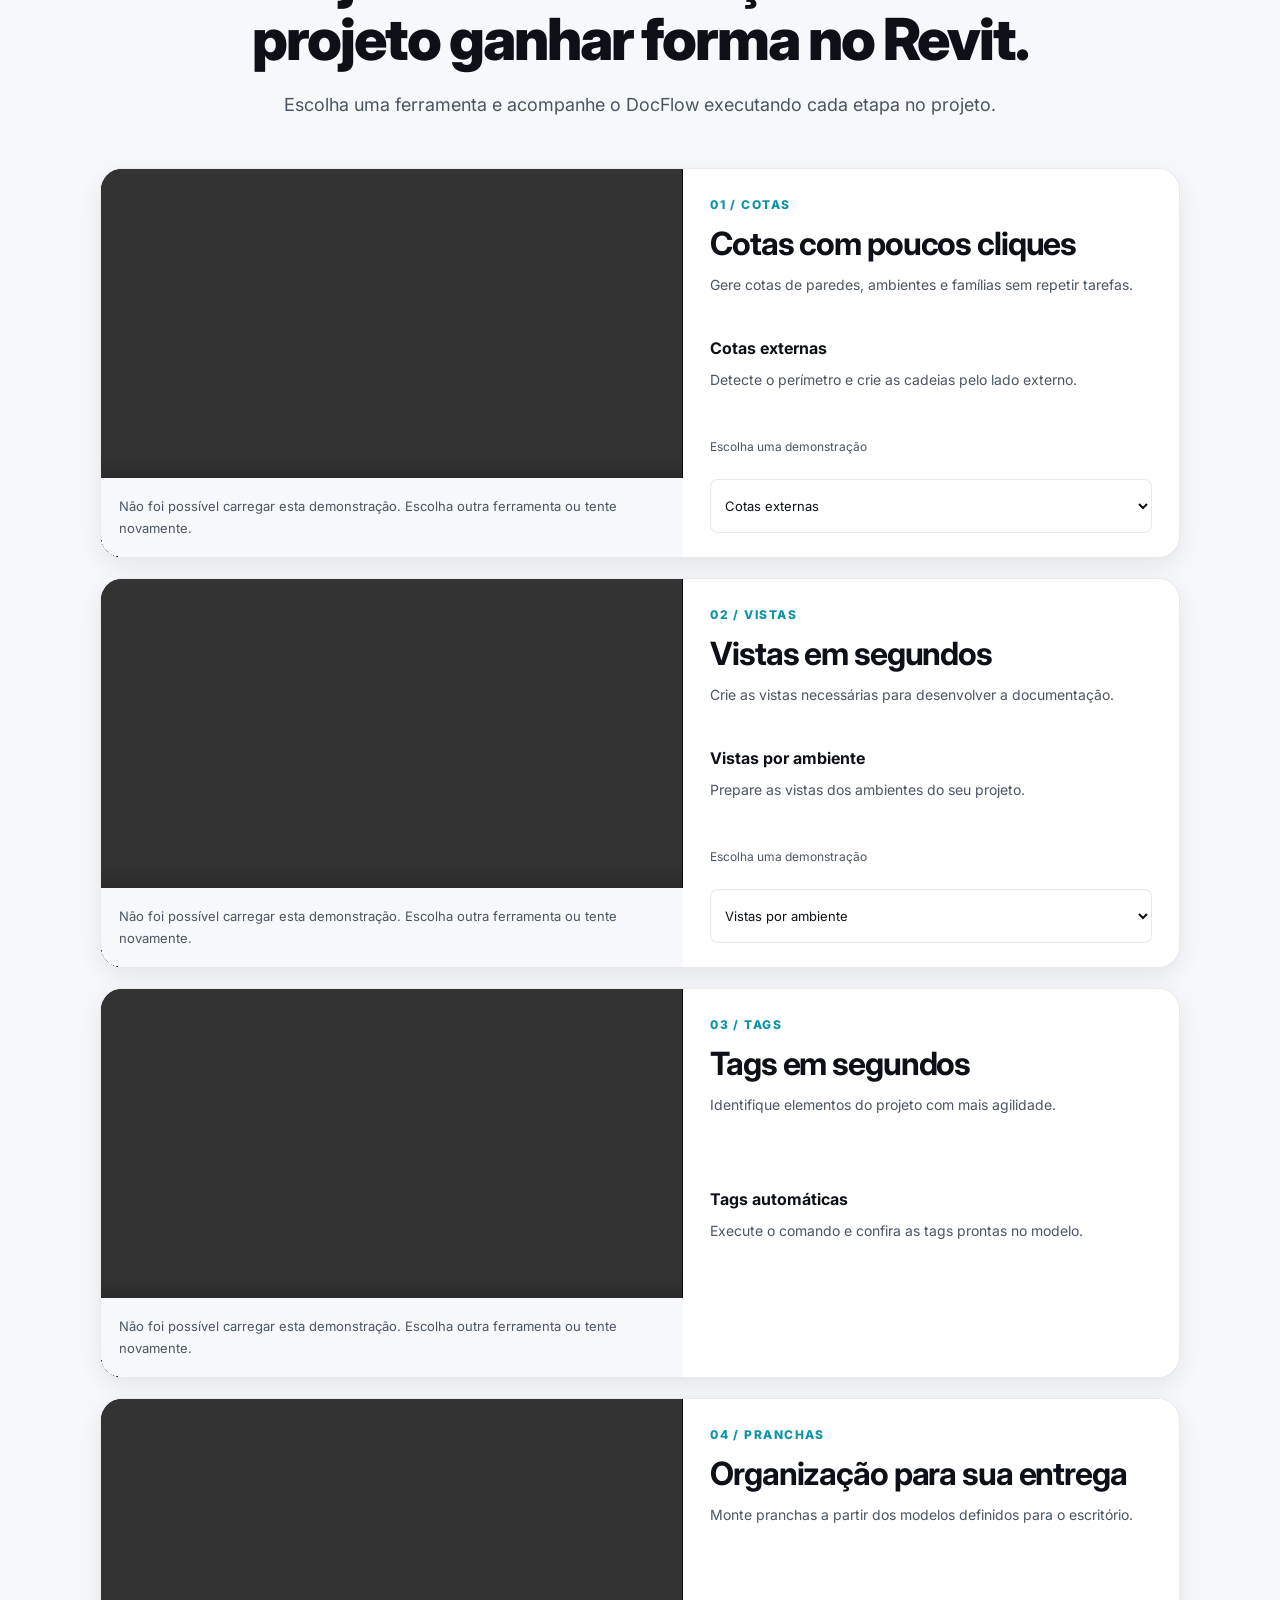
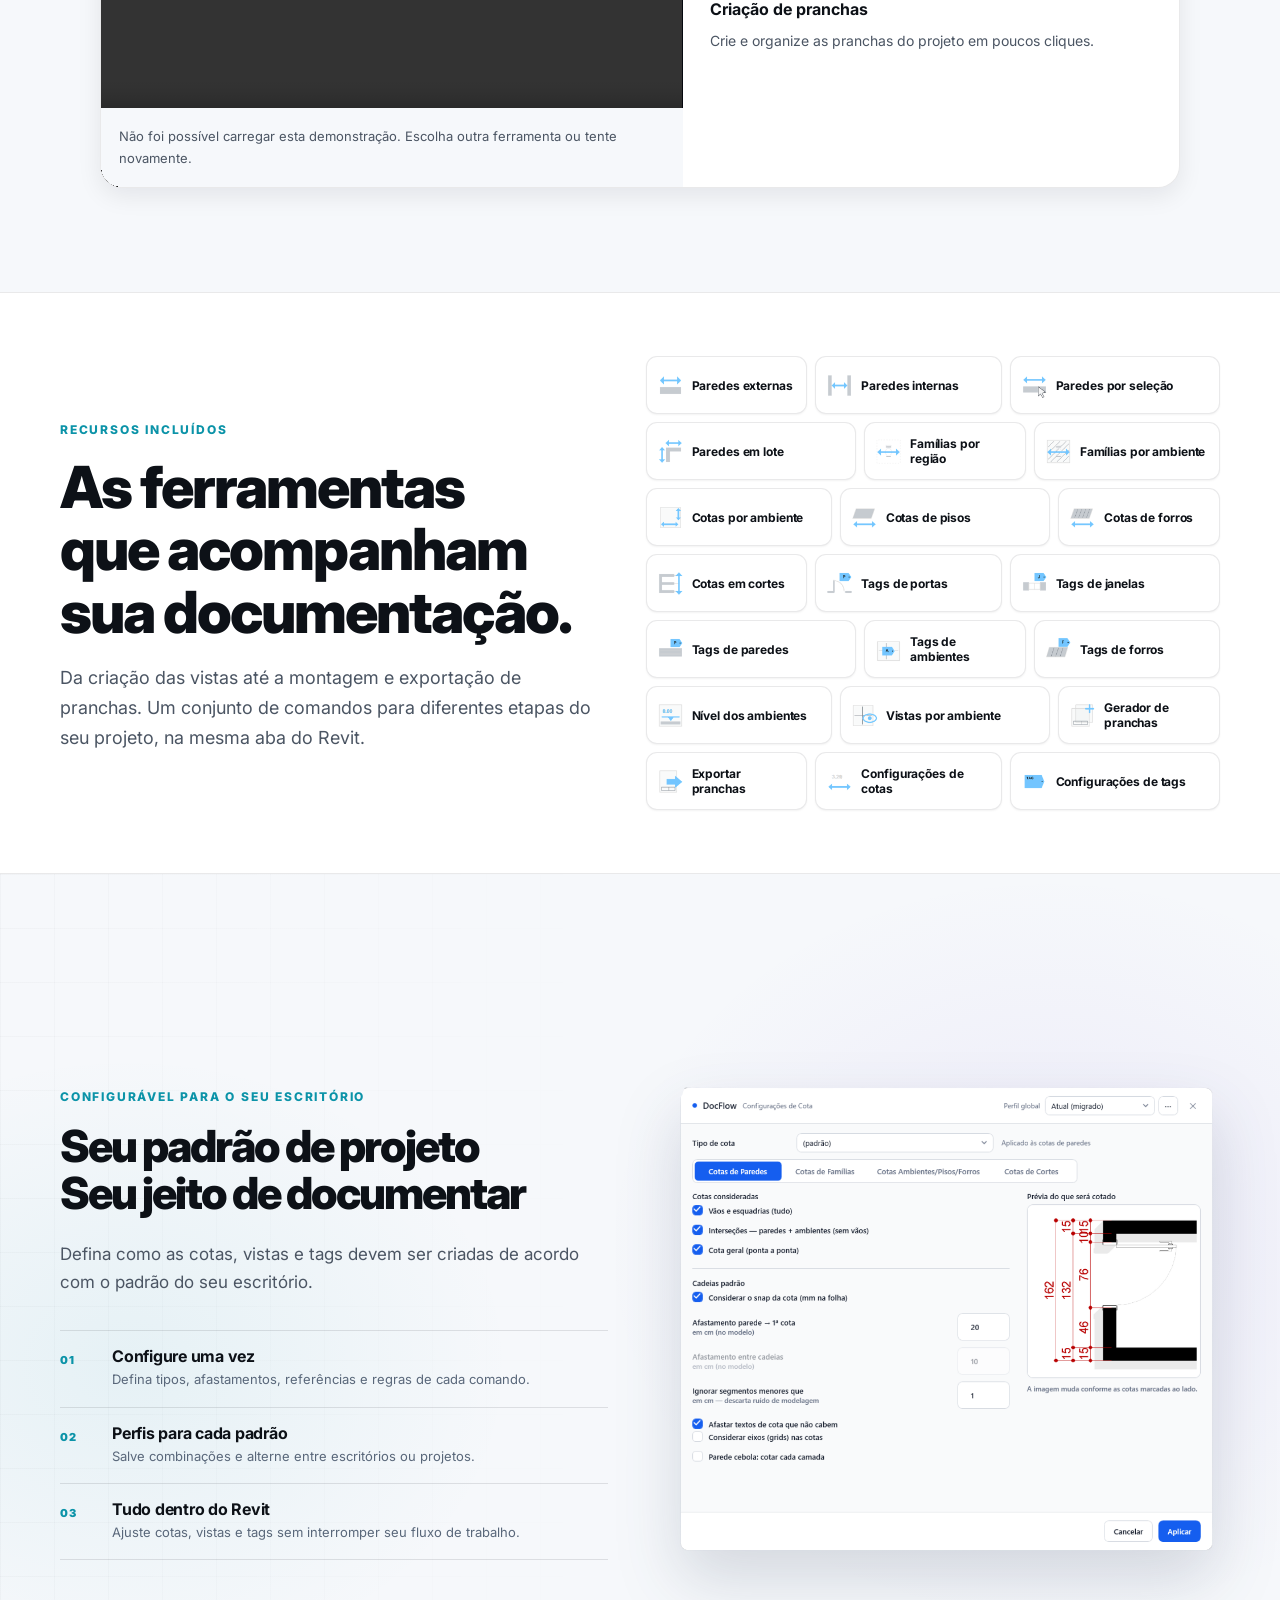
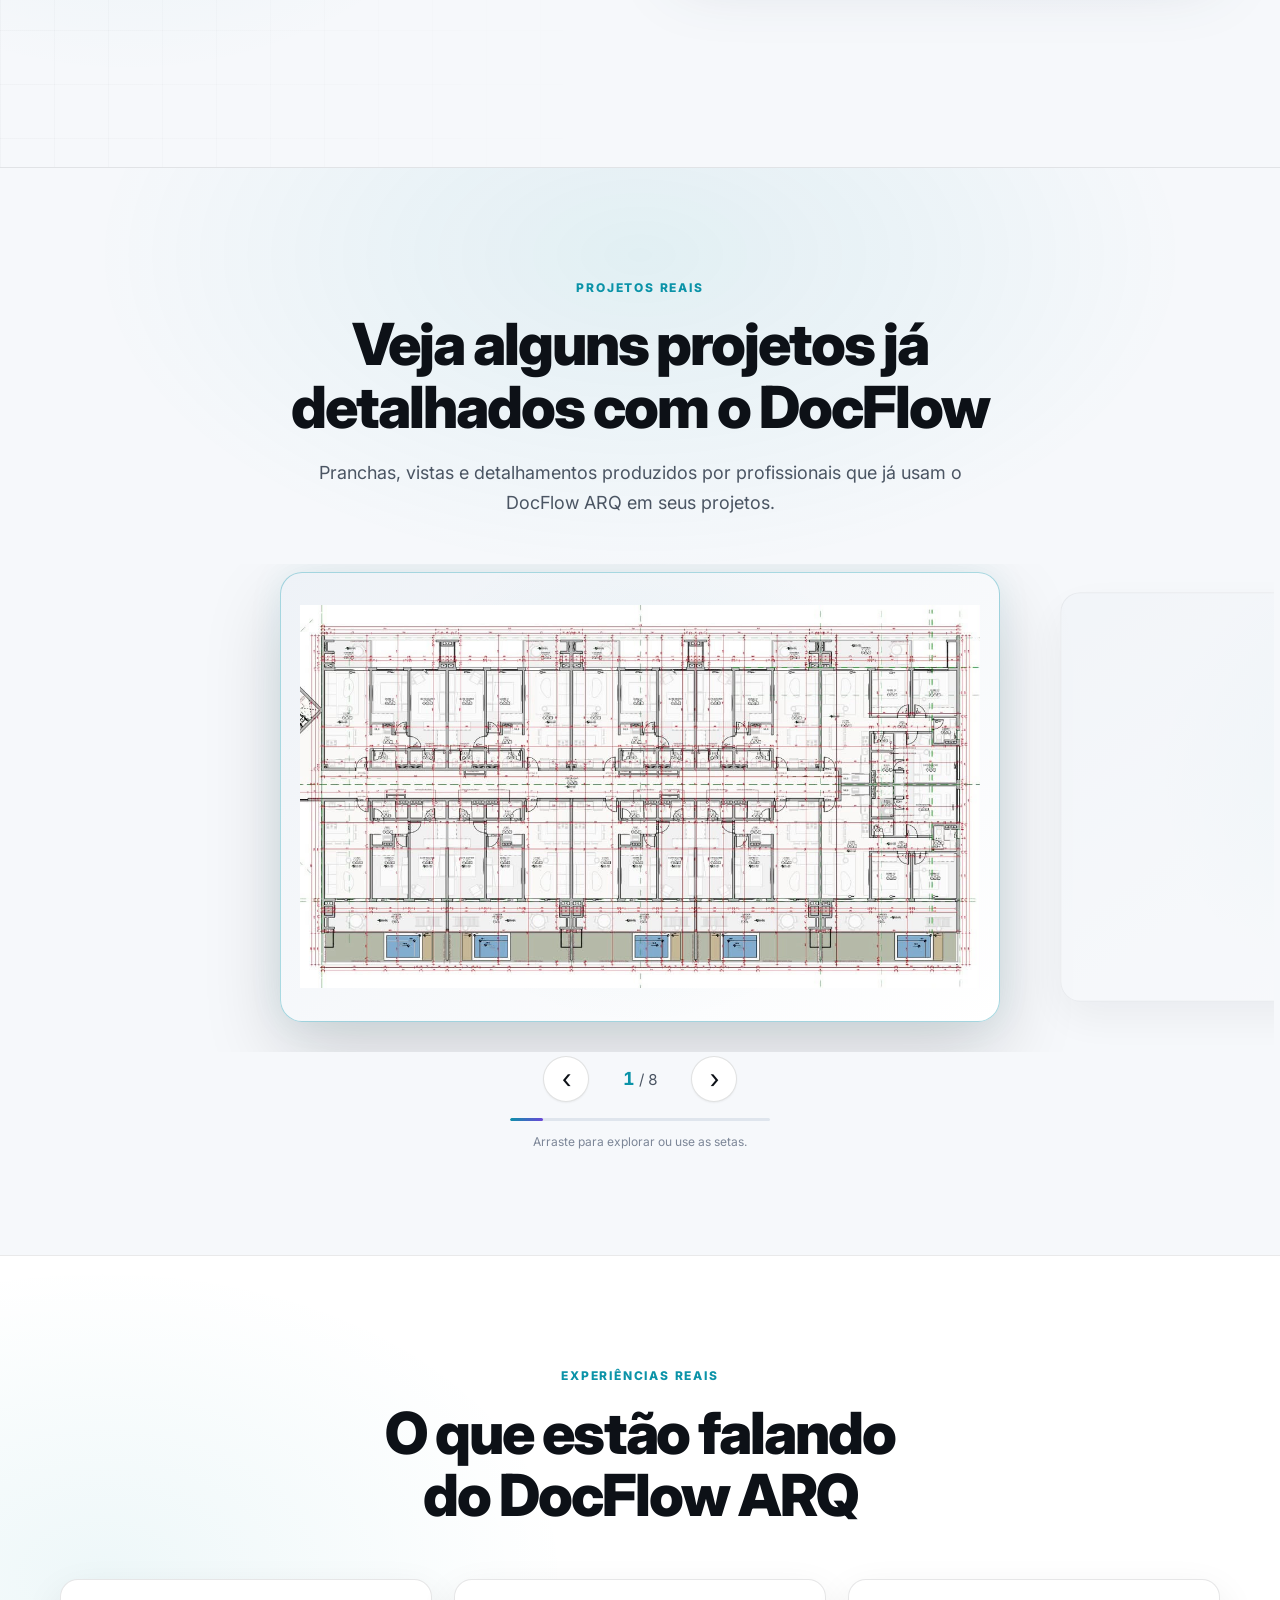
==== commit 3d6440ce: "style: consolidate annual savings badge" ====
--- a/index.html
+++ b/index.html
@@ -28,7 +28,7 @@
   <link rel="preconnect" href="https://fonts.gstatic.com" crossorigin>
   <link href="https://fonts.googleapis.com/css2?family=Inter:wght@400;500;600;700;800;900&display=swap" rel="stylesheet">
   <link rel="stylesheet" href="vendas.css?v=67">
-  <link rel="stylesheet" href="lancamento/lancamento.css?v=5">
+  <link rel="stylesheet" href="lancamento/lancamento.css?v=6">
 </head>
 <body>
   <header class="site-header">
@@ -412,12 +412,11 @@
 
         <div class="pricing-options launch-pricing-options">
           <article class="price-card price-featured launch-price-card" data-launch-price-card data-plan-active="anual">
-            <span class="best-badge"><strong data-launch-badge>MAIS VANTAJOSO</strong></span>
+            <span class="best-badge"><strong data-launch-badge>R$ 200 OFF - MAIS VANTAJOSO</strong></span>
             <div class="launch-price-stage" aria-live="polite">
               <span class="launch-price-kicker" data-launch-kicker>por apenas 12x de</span>
               <div class="launch-price-line"><sup>R$</sup><strong class="launch-price-value" data-launch-price>79</strong><small class="launch-price-period" data-launch-period></small></div>
             </div>
-            <p class="savings-pill launch-savings-pill"><strong data-launch-saving>R$ 200 OFF</strong></p>
             <p class="launch-plan-description" data-launch-description>Acesso completo durante 1 ano, com cobrança anual parcelada.</p>
             <ul class="compact-plan-features">
               <li>Todos os comandos do DocFlow ARQ</li>
@@ -465,7 +464,7 @@
   <script src="lancamento/lancamento-videos.js?v=1"></script>
   <script src="vendas.js?v=53"></script>
   <script src="vendas-i18n.js?v=41"></script>
-  <script src="lancamento/lancamento.js?v=4"></script>
-  <script src="lancamento/lancamento-i18n.js?v=5"></script>
+  <script src="lancamento/lancamento.js?v=5"></script>
+  <script src="lancamento/lancamento-i18n.js?v=6"></script>
 </body>
 </html>
--- a/lancamento/lancamento.css
+++ b/lancamento/lancamento.css
@@ -49,6 +49,15 @@
 .launch-price-card[data-plan-active="mensal"] .launch-price-kicker { color: #6d45d9; }
 
 .launch-price-card[data-plan-active="mensal"] .best-badge { background: linear-gradient(105deg, #6d45d9, #8468ee); }
+.launch-price-card .best-badge {
+  top: -17px;
+  right: 18px;
+  min-height: 36px;
+  padding: 0 16px;
+  font-size: 10px;
+  letter-spacing: .045em;
+  white-space: nowrap;
+}
 
 .launch-price-stage {
   display: grid;
@@ -119,30 +128,7 @@
   font-size: 13px !important;
 }
 
-.launch-savings-pill {
-  justify-content: center;
-  min-height: 64px !important;
-  margin-bottom: 20px !important;
-  border: 0 !important;
-  background: linear-gradient(105deg, #f0143a, #d5002f) !important;
-  box-shadow: 0 14px 30px rgba(222, 0, 48, .24) !important;
-  color: #fff !important;
-  text-align: center;
-}
-
-.launch-savings-pill strong {
-  color: #fff !important;
-  font-size: 23px;
-  font-weight: 950;
-  letter-spacing: -.02em;
-}
-
-.launch-price-card[data-plan-active="mensal"] .launch-savings-pill {
-  display: none !important;
-}
-
 .launch-price-card.is-changing .launch-price-stage,
-.launch-price-card.is-changing .launch-savings-pill,
 .launch-price-card.is-changing .launch-plan-description {
   animation: launch-price-swap .35s ease;
 }
@@ -153,18 +139,16 @@
 }
 
 @media (max-width: 560px) {
+  .launch-price-card .best-badge { top: -16px; right: 12px; max-width: calc(100% - 24px); min-height: 34px; padding-inline: 13px; font-size: 9px; }
   .launch-plan-switch { width: 100%; }
   .launch-price-stage { gap: 12px; min-height: 138px; }
   .launch-price-kicker { font-size: 11px; }
   .launch-price-line sup { margin-right: 9px; font-size: 36px; }
   .launch-price-value { font-size: 72px; }
   .launch-price-period { margin-bottom: 8px; font-size: 13px; }
-  .launch-savings-pill { min-height: 58px !important; }
-  .launch-savings-pill strong { font-size: 20px; }
 }
 
 @media (prefers-reduced-motion: reduce) {
   .launch-price-card.is-changing .launch-price-stage,
-  .launch-price-card.is-changing .launch-savings-pill,
   .launch-price-card.is-changing .launch-plan-description { animation: none; }
 }
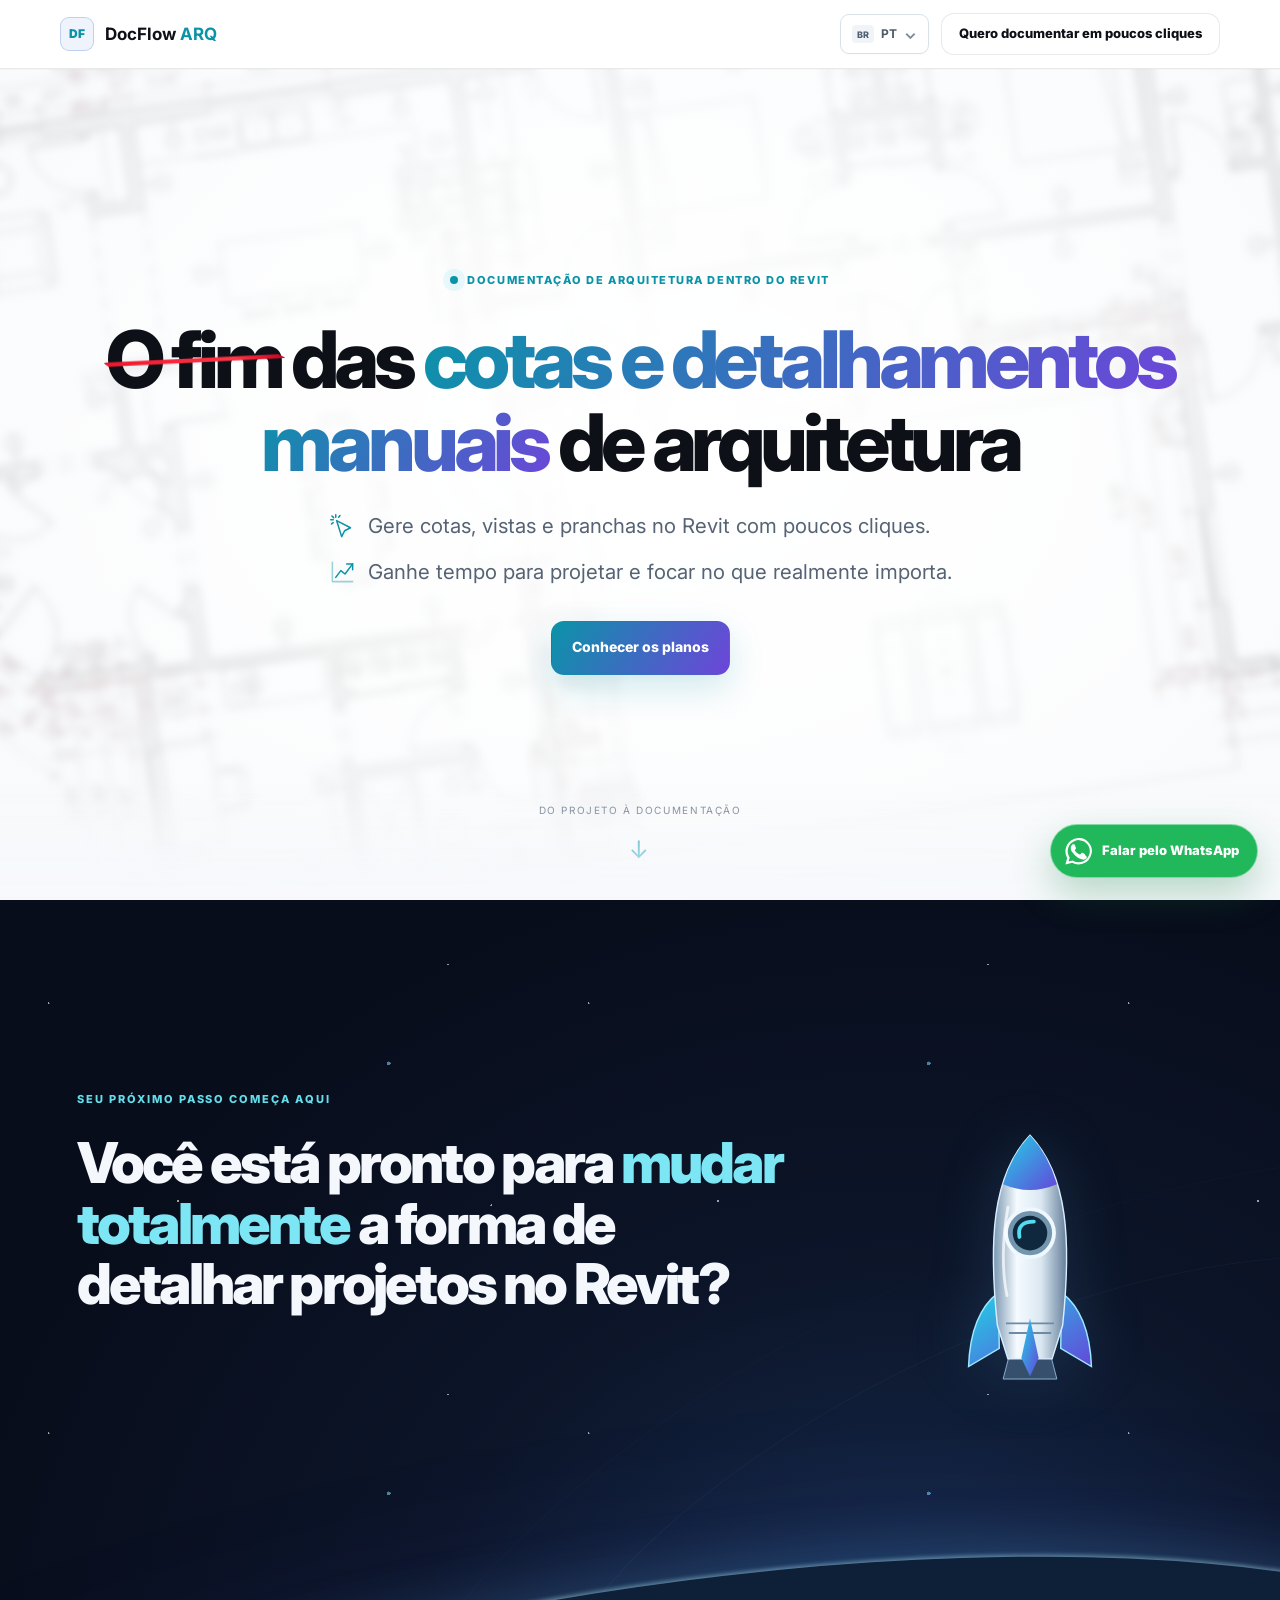
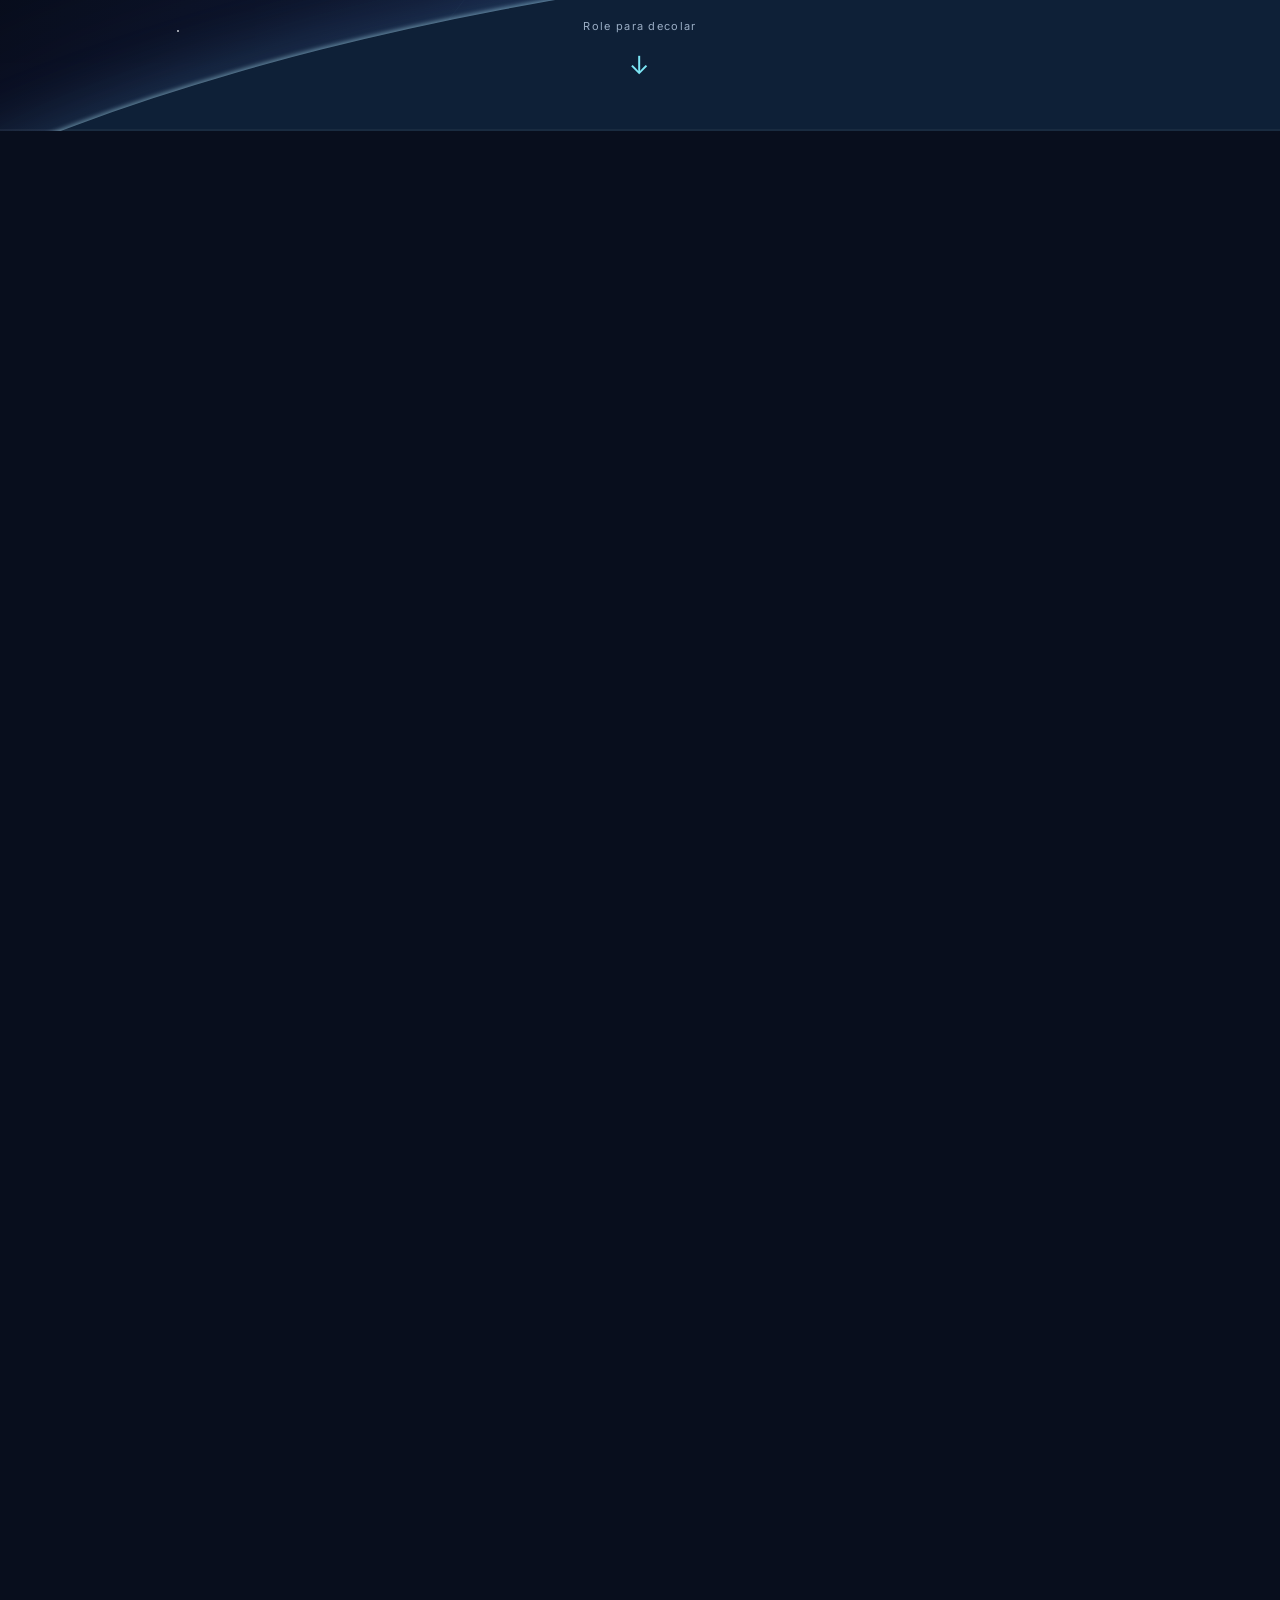
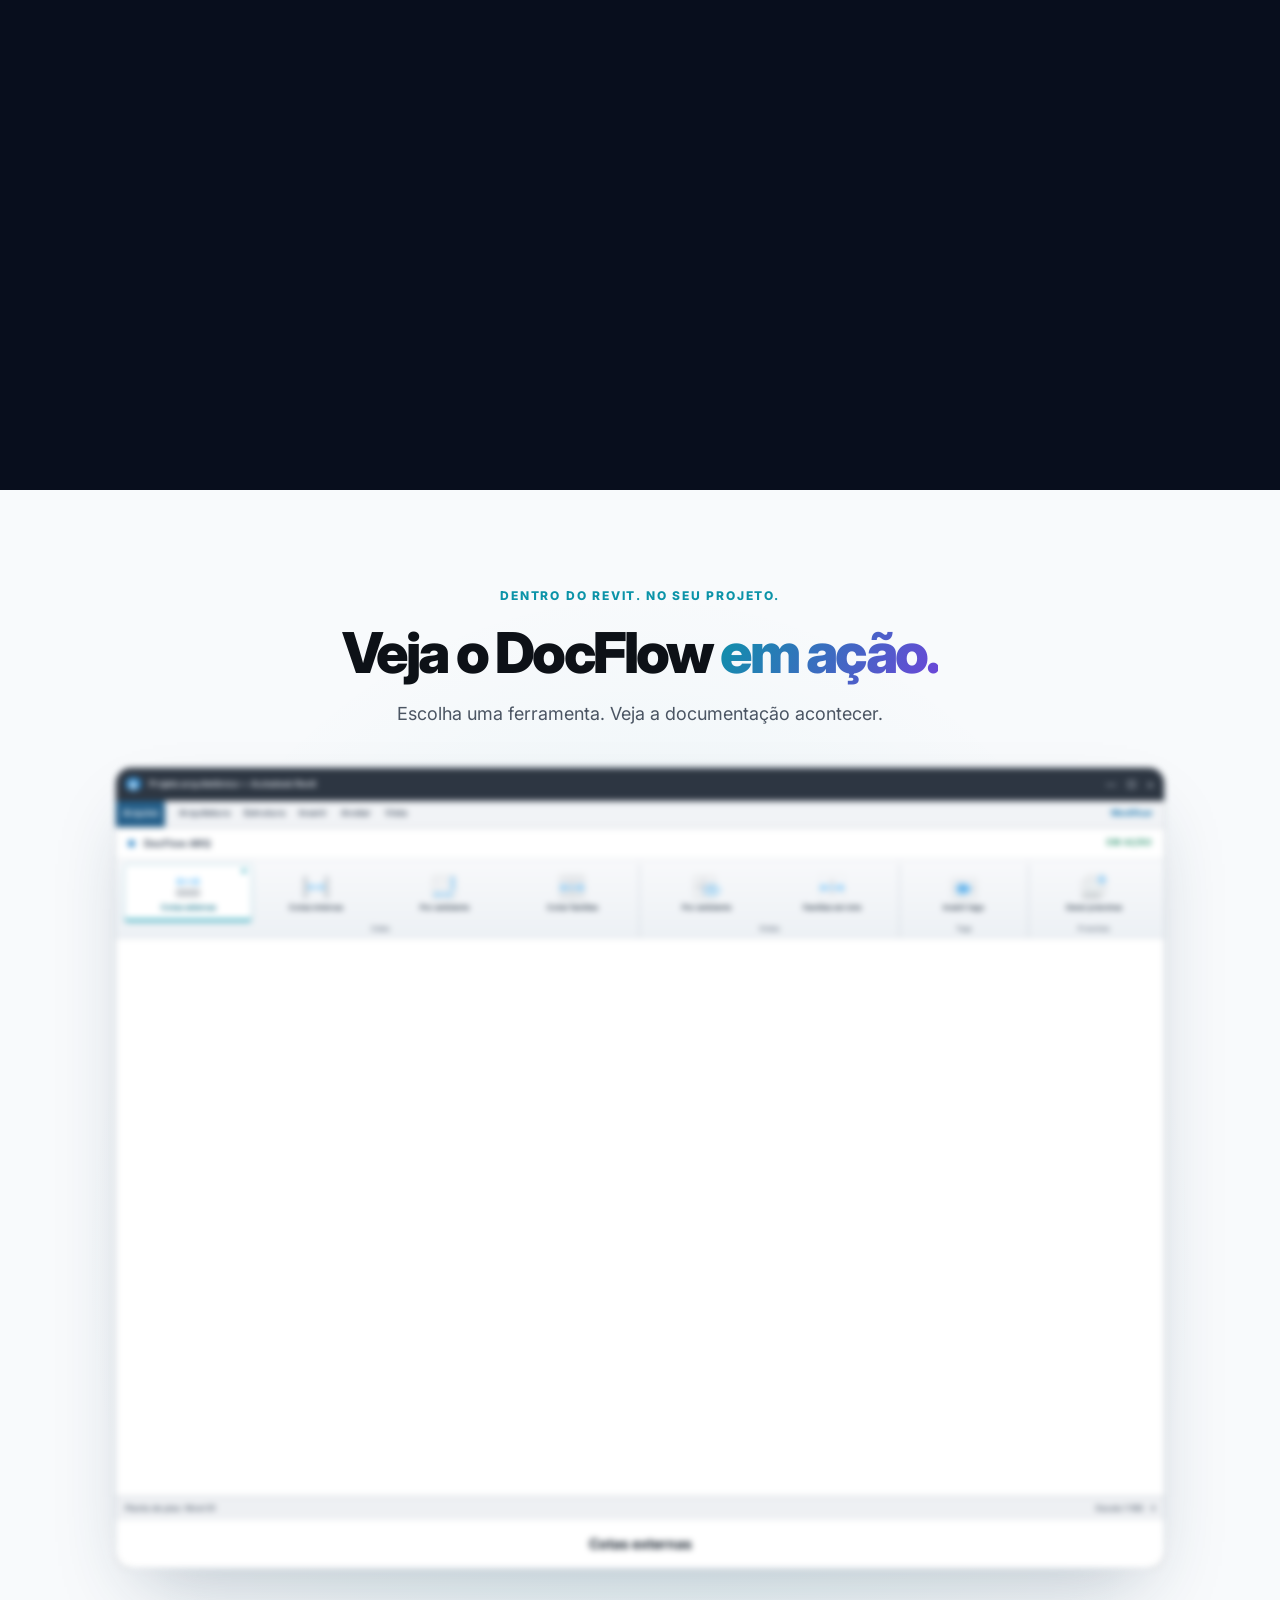
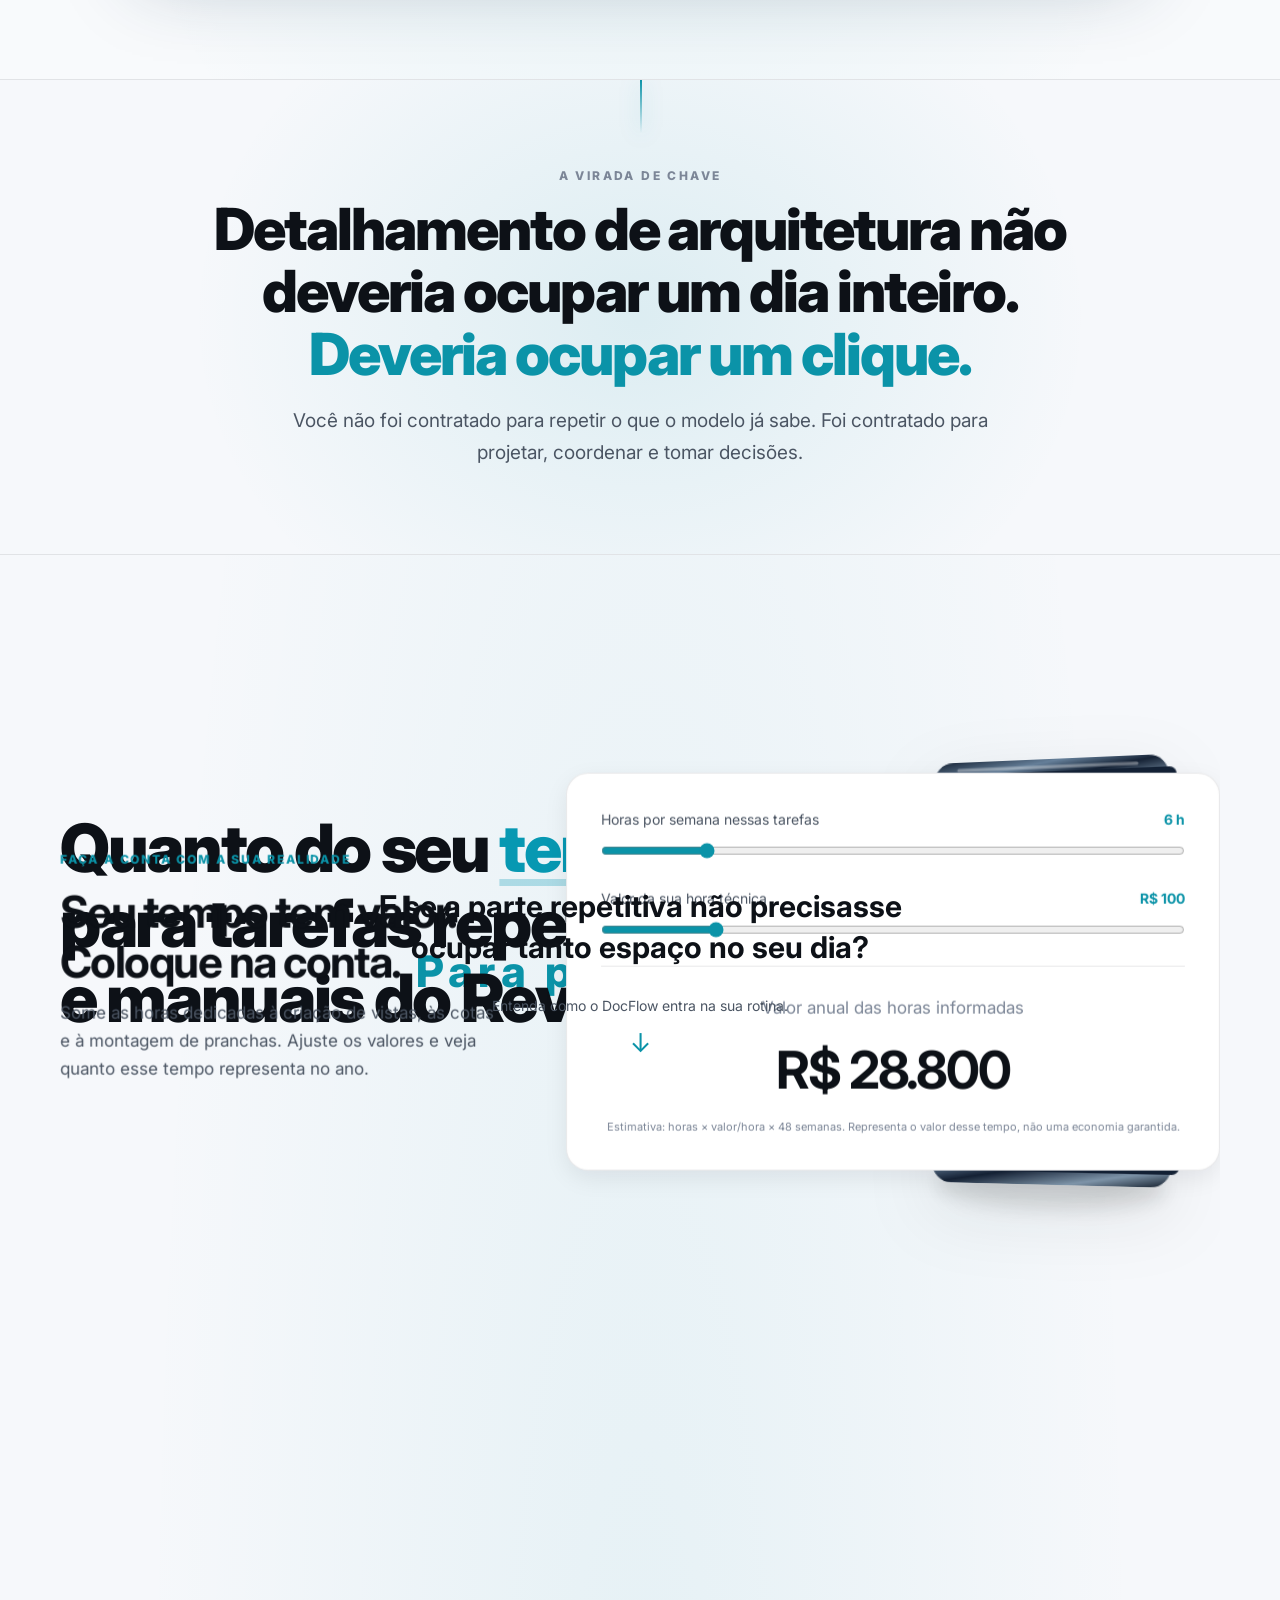
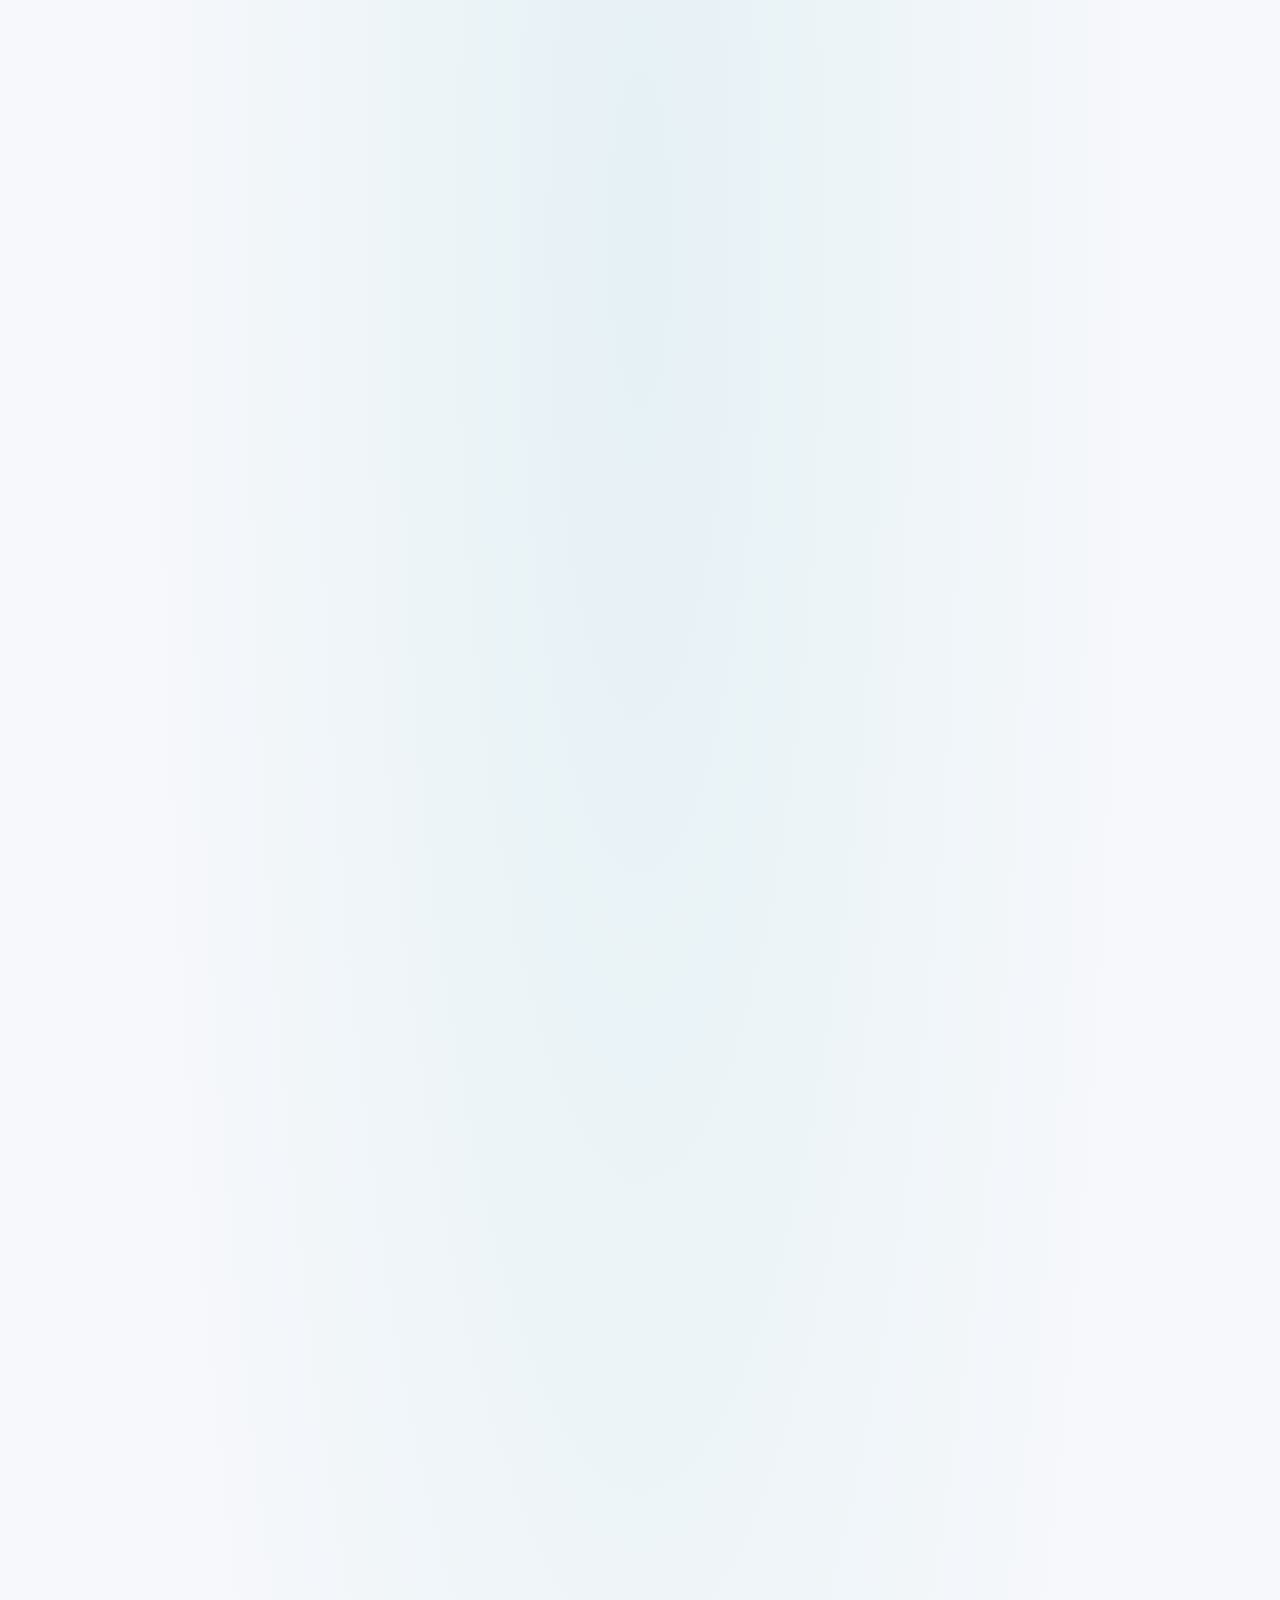
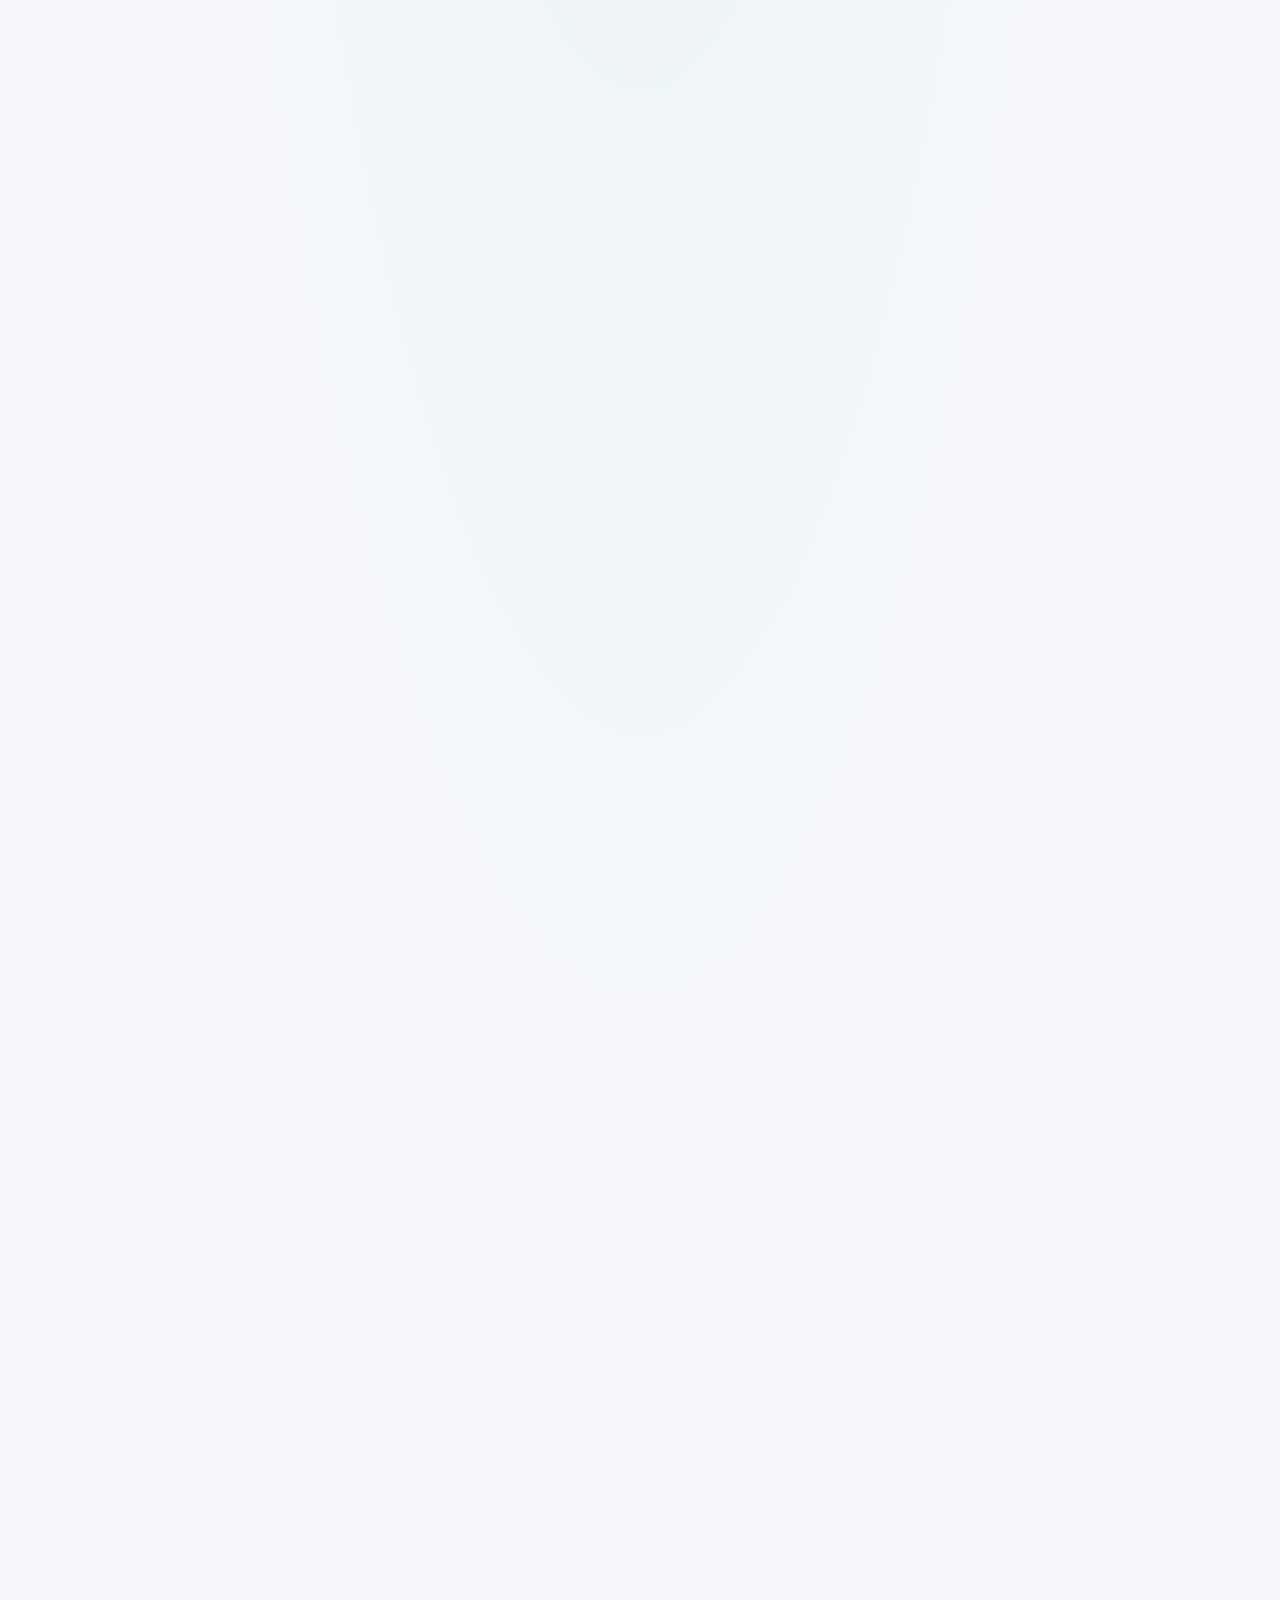
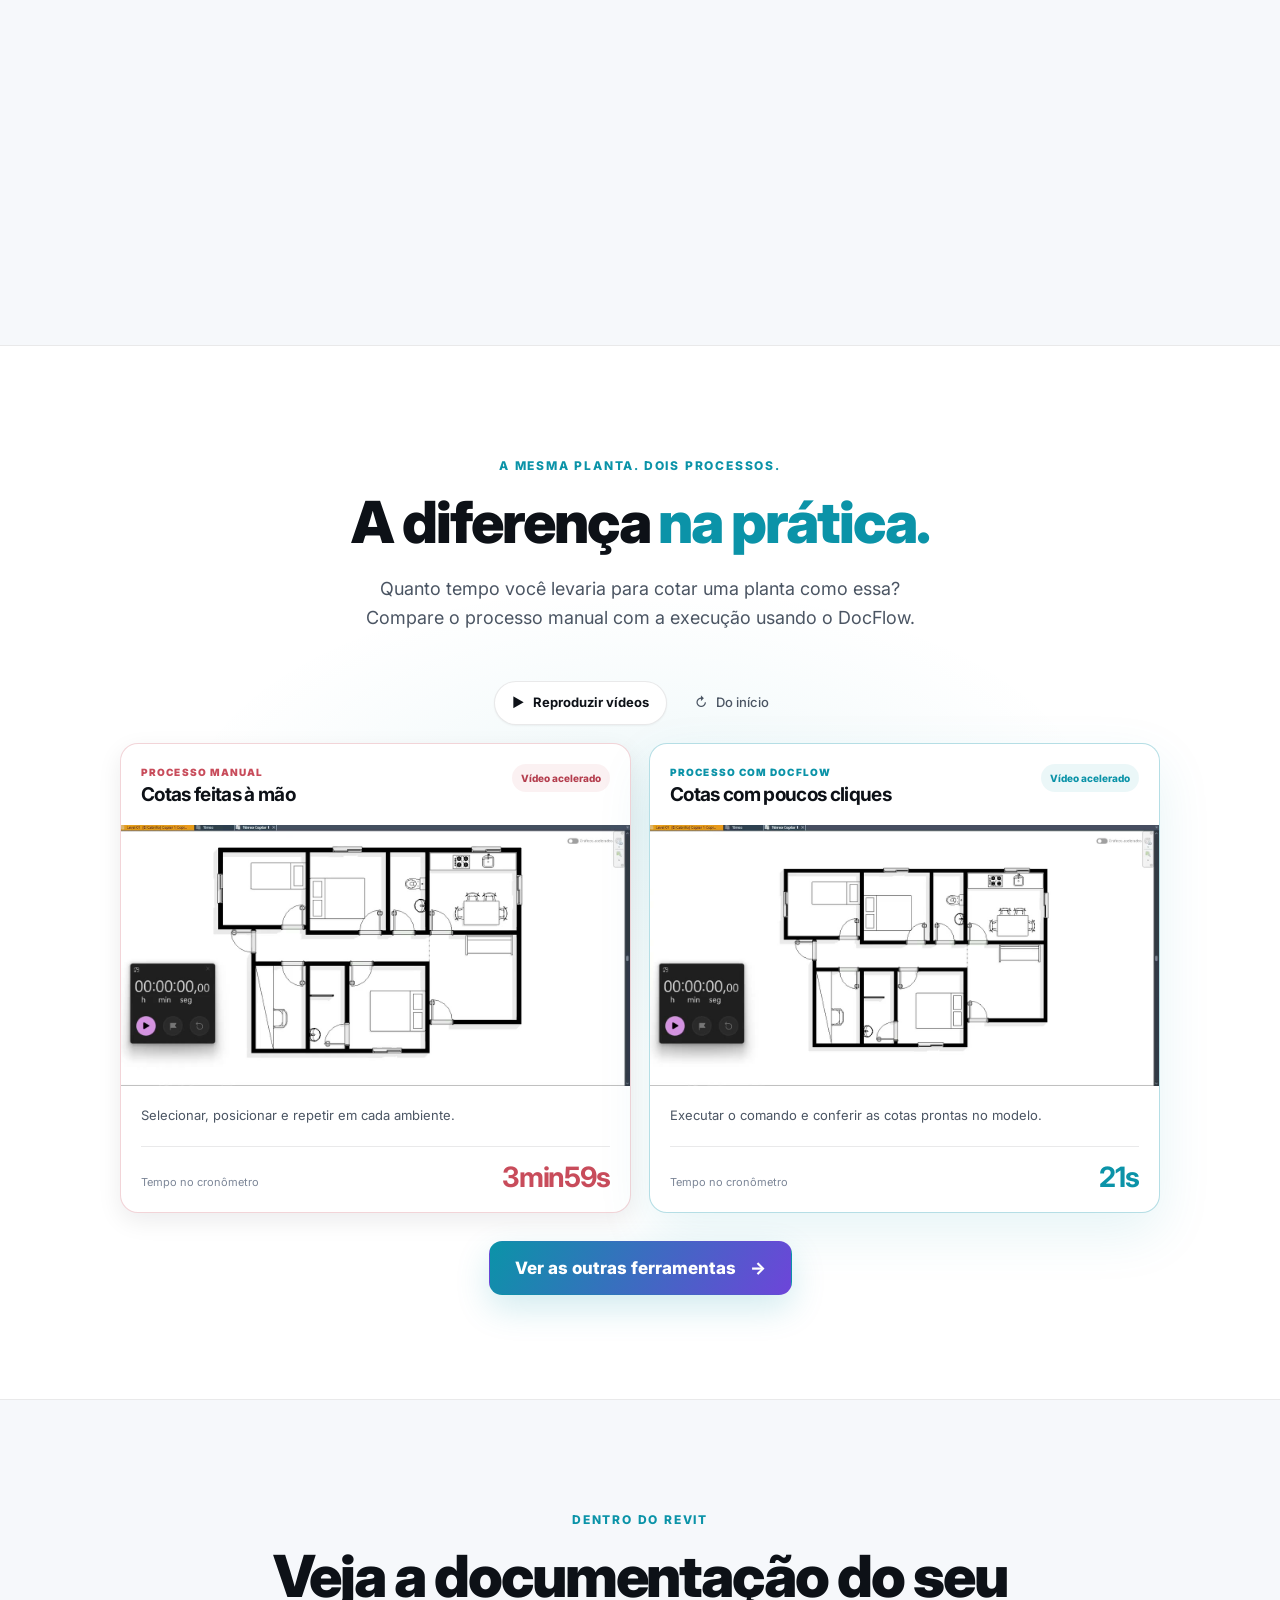
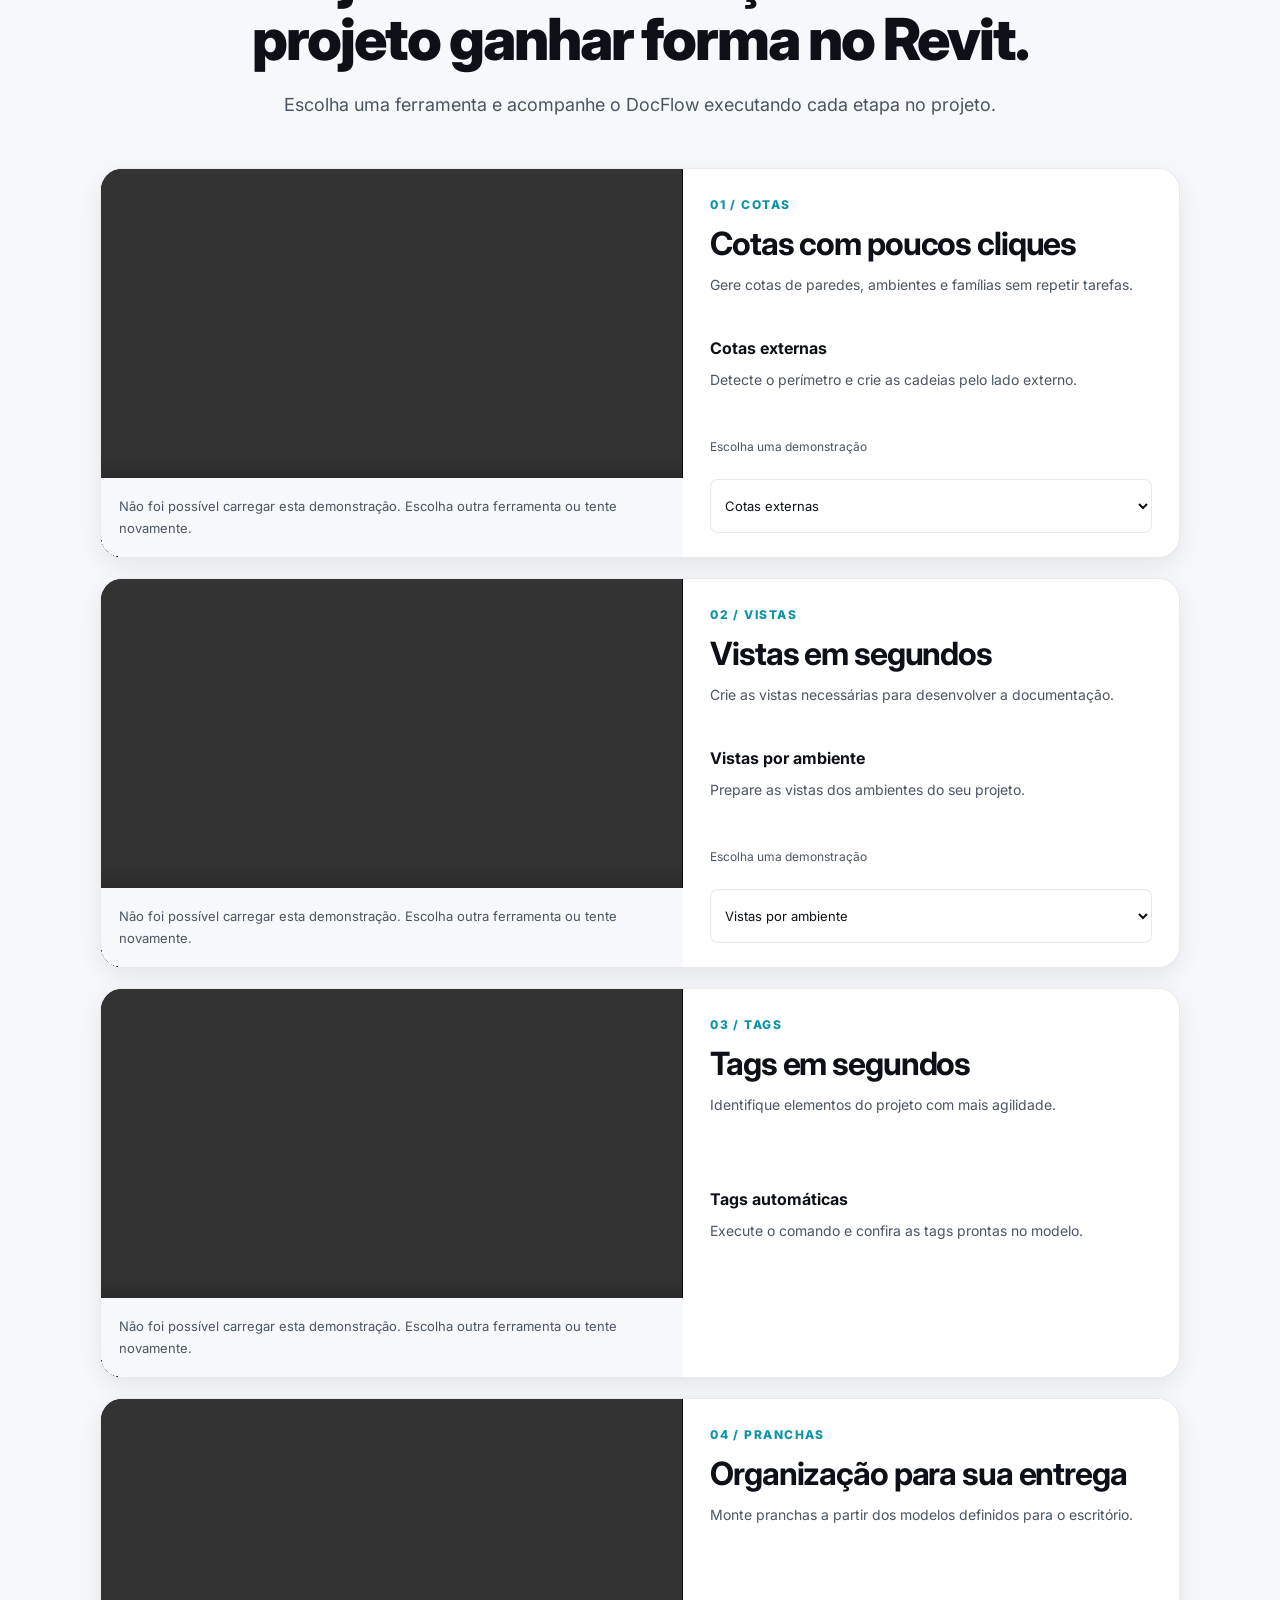
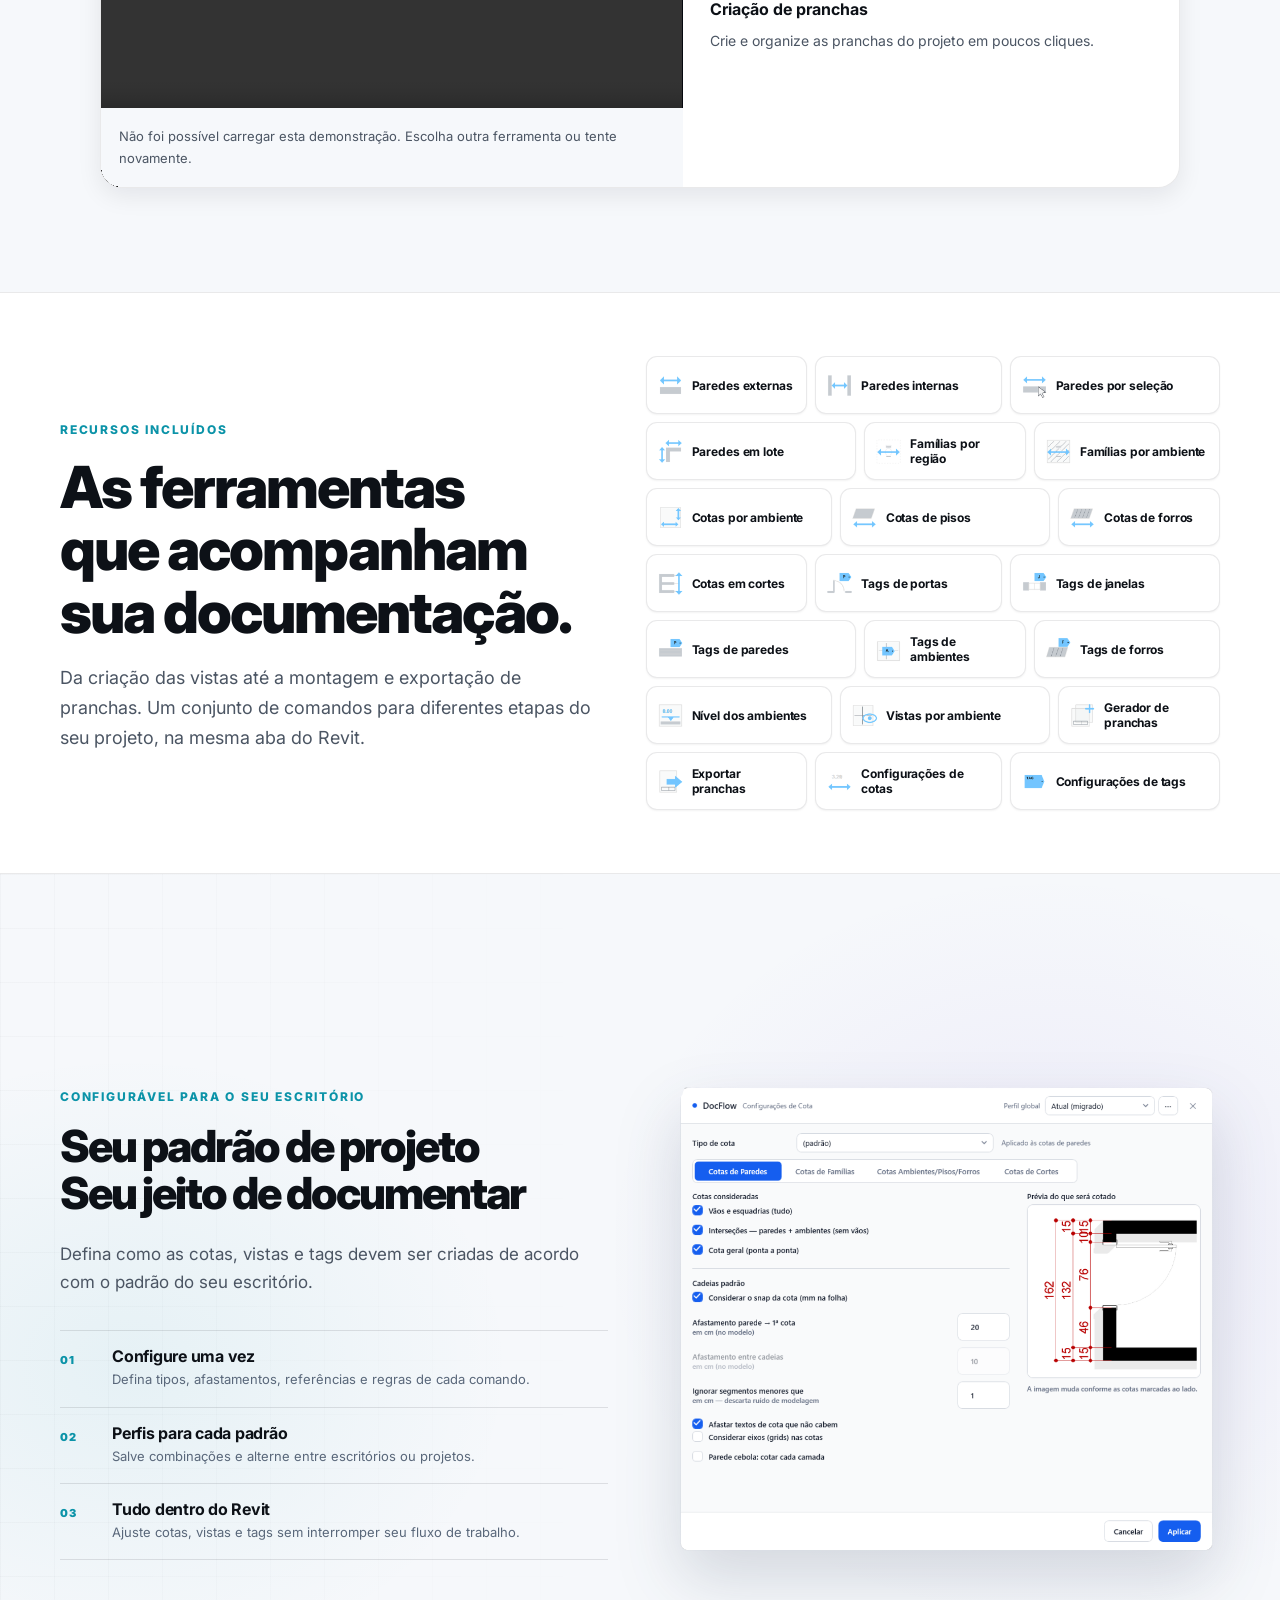
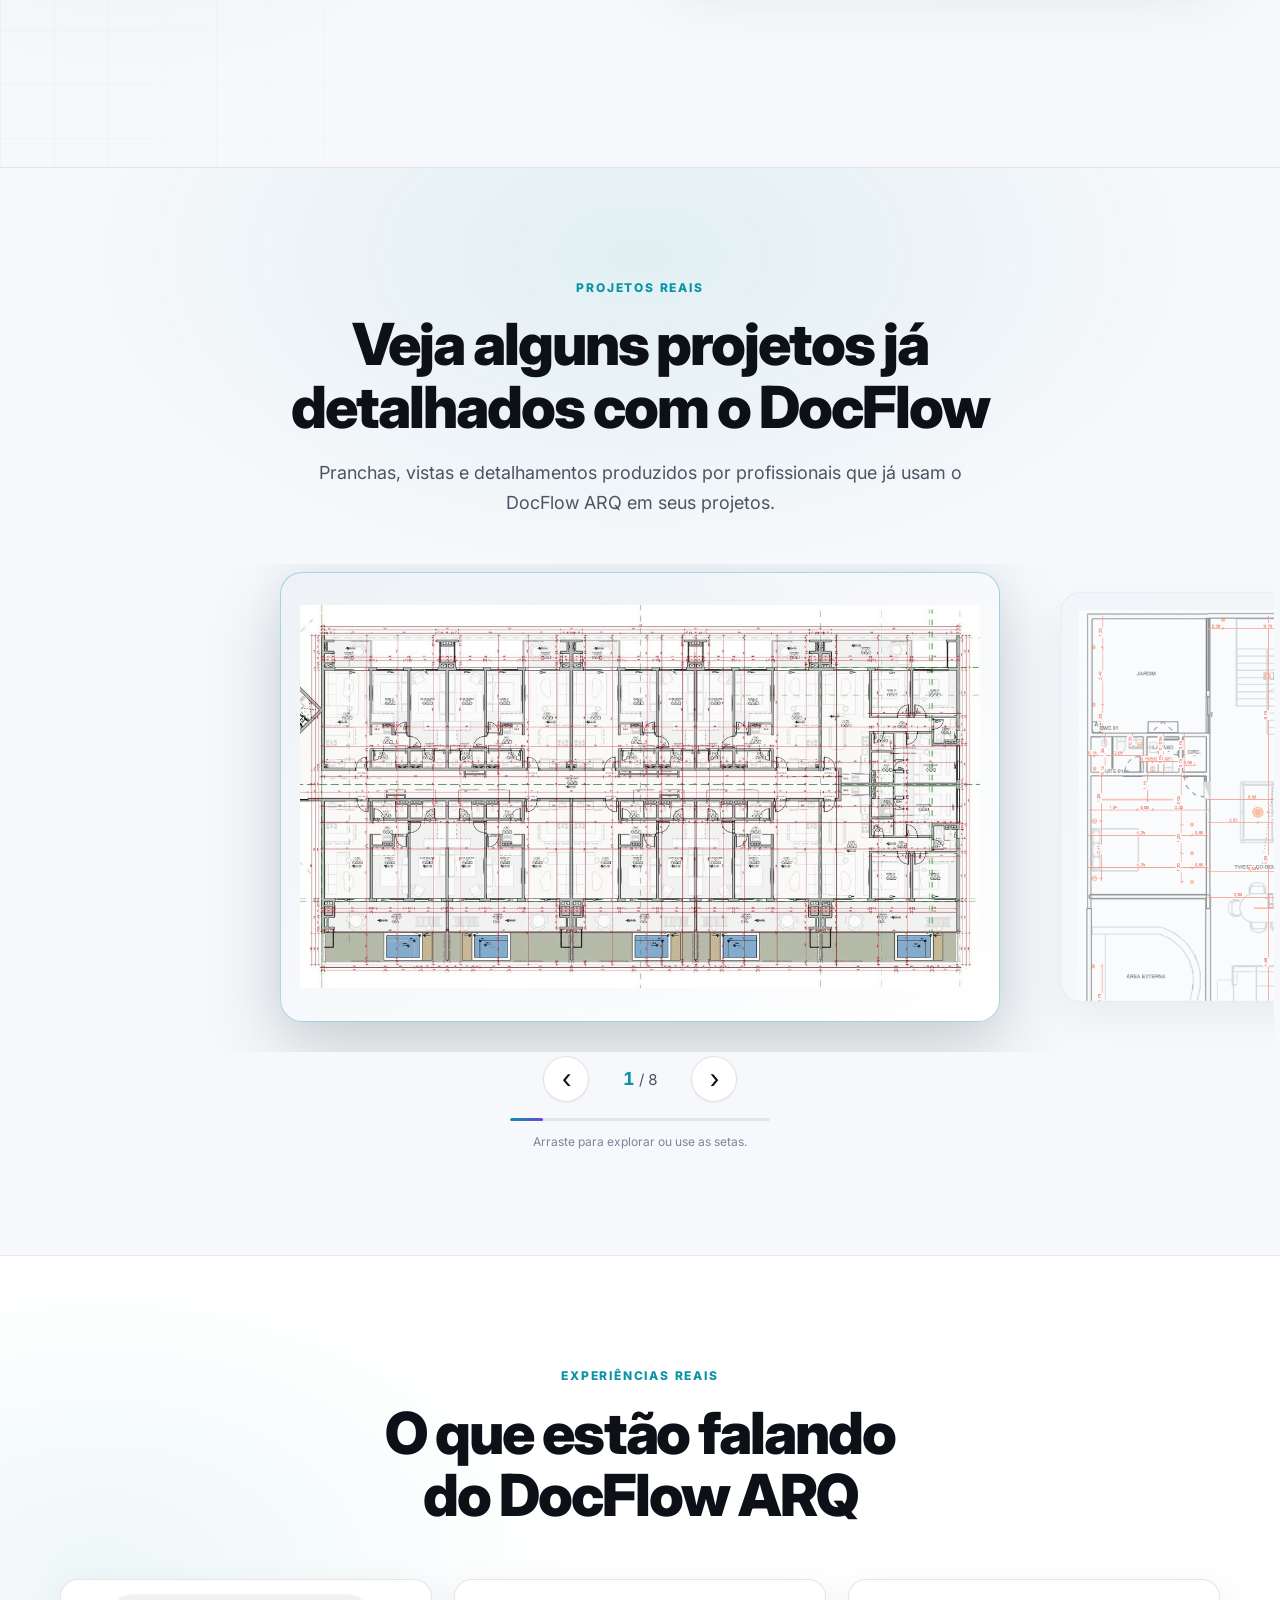
==== commit 285590c0: "style: clarify annual plan pricing" ====
--- a/index.html
+++ b/index.html
@@ -28,7 +28,7 @@
   <link rel="preconnect" href="https://fonts.gstatic.com" crossorigin>
   <link href="https://fonts.googleapis.com/css2?family=Inter:wght@400;500;600;700;800;900&display=swap" rel="stylesheet">
   <link rel="stylesheet" href="vendas.css?v=67">
-  <link rel="stylesheet" href="lancamento/lancamento.css?v=6">
+  <link rel="stylesheet" href="lancamento/lancamento.css?v=7">
 </head>
 <body>
   <header class="site-header">
@@ -414,13 +414,13 @@
           <article class="price-card price-featured launch-price-card" data-launch-price-card data-plan-active="anual">
             <span class="best-badge"><strong data-launch-badge>R$ 200 OFF - MAIS VANTAJOSO</strong></span>
             <div class="launch-price-stage" aria-live="polite">
-              <span class="launch-price-kicker" data-launch-kicker>por apenas 12x de</span>
-              <div class="launch-price-line"><sup>R$</sup><strong class="launch-price-value" data-launch-price>79</strong><small class="launch-price-period" data-launch-period></small></div>
-            </div>
-            <p class="launch-plan-description" data-launch-description>Acesso completo durante 1 ano, com cobrança anual parcelada.</p>
-            <ul class="compact-plan-features">
-              <li>Todos os comandos do DocFlow ARQ</li>
-              <li>Atualizações e atendimento</li>
+              <span class="launch-price-kicker" data-launch-kicker>por apenas</span>
+              <div class="launch-price-line"><sup>R$</sup><strong class="launch-price-value" data-launch-price>79</strong><small class="launch-price-period" data-launch-period>/ mês</small></div>
+            </div>
+            <ul class="compact-plan-features" data-launch-features>
+              <li>Acesso completo durante 1 ano</li>
+              <li>Todas as ferramentas e atualizações do DocFlow ARQ</li>
+              <li>Até 2 usuários ativos por licença</li>
               <li>7 dias de garantia</li>
             </ul>
             <a class="button button-primary" href="https://pay.hotmart.com/H107343223J?off=nemu93jc" data-launch-checkout data-anual-url="https://pay.hotmart.com/H107343223J?off=nemu93jc" data-mensal-url="https://pay.hotmart.com/H107343223J?off=eb1rgnht">Quero o plano anual — 12x de R$ 79</a>
@@ -464,7 +464,7 @@
   <script src="lancamento/lancamento-videos.js?v=1"></script>
   <script src="vendas.js?v=53"></script>
   <script src="vendas-i18n.js?v=41"></script>
-  <script src="lancamento/lancamento.js?v=5"></script>
-  <script src="lancamento/lancamento-i18n.js?v=6"></script>
+  <script src="lancamento/lancamento.js?v=6"></script>
+  <script src="lancamento/lancamento-i18n.js?v=7"></script>
 </body>
 </html>
--- a/lancamento/lancamento.css
+++ b/lancamento/lancamento.css
@@ -121,15 +121,10 @@
   line-height: 1;
 }
 
-.launch-plan-description {
-  min-height: 42px !important;
-  margin: 0 0 18px !important;
-  color: #68768a !important;
-  font-size: 13px !important;
-}
+.launch-price-card .compact-plan-features { margin-top: 10px !important; }
 
 .launch-price-card.is-changing .launch-price-stage,
-.launch-price-card.is-changing .launch-plan-description {
+.launch-price-card.is-changing .compact-plan-features {
   animation: launch-price-swap .35s ease;
 }
 
@@ -150,5 +145,5 @@
 
 @media (prefers-reduced-motion: reduce) {
   .launch-price-card.is-changing .launch-price-stage,
-  .launch-price-card.is-changing .launch-plan-description { animation: none; }
+  .launch-price-card.is-changing .compact-plan-features { animation: none; }
 }
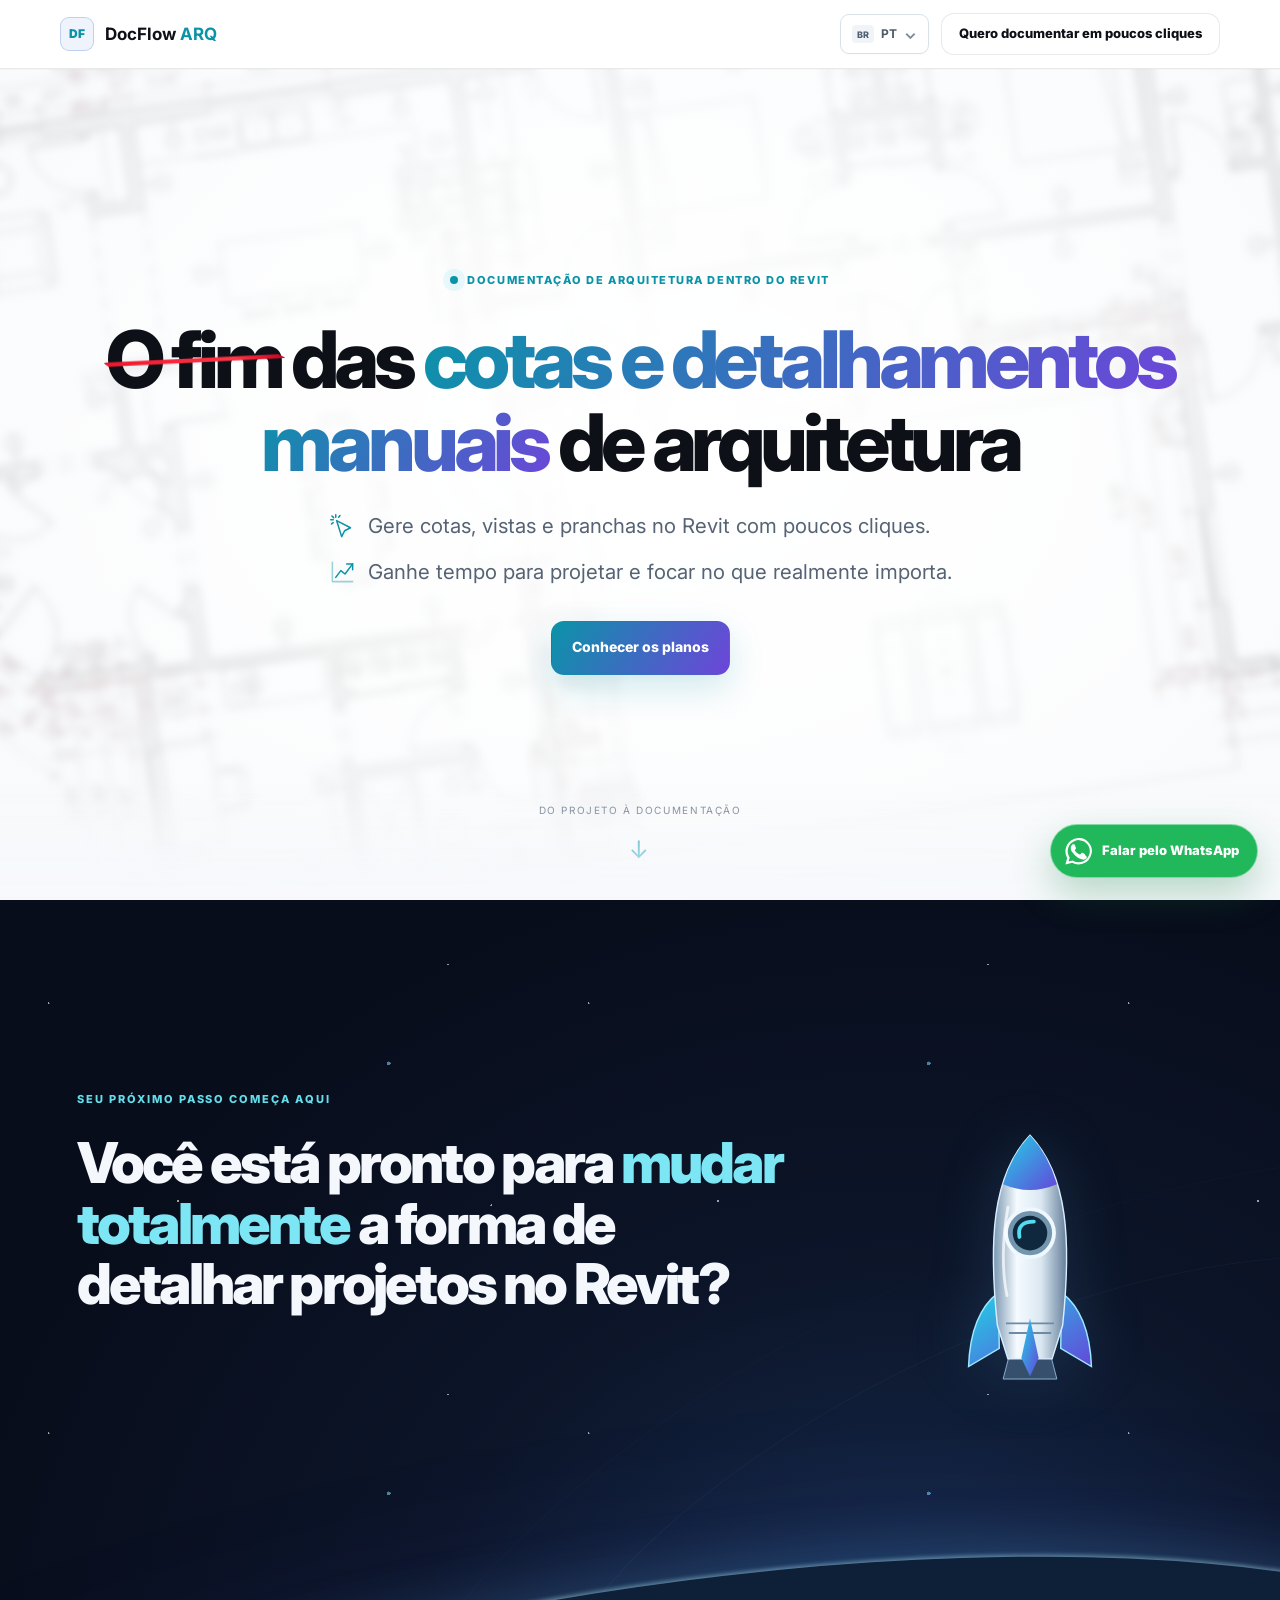
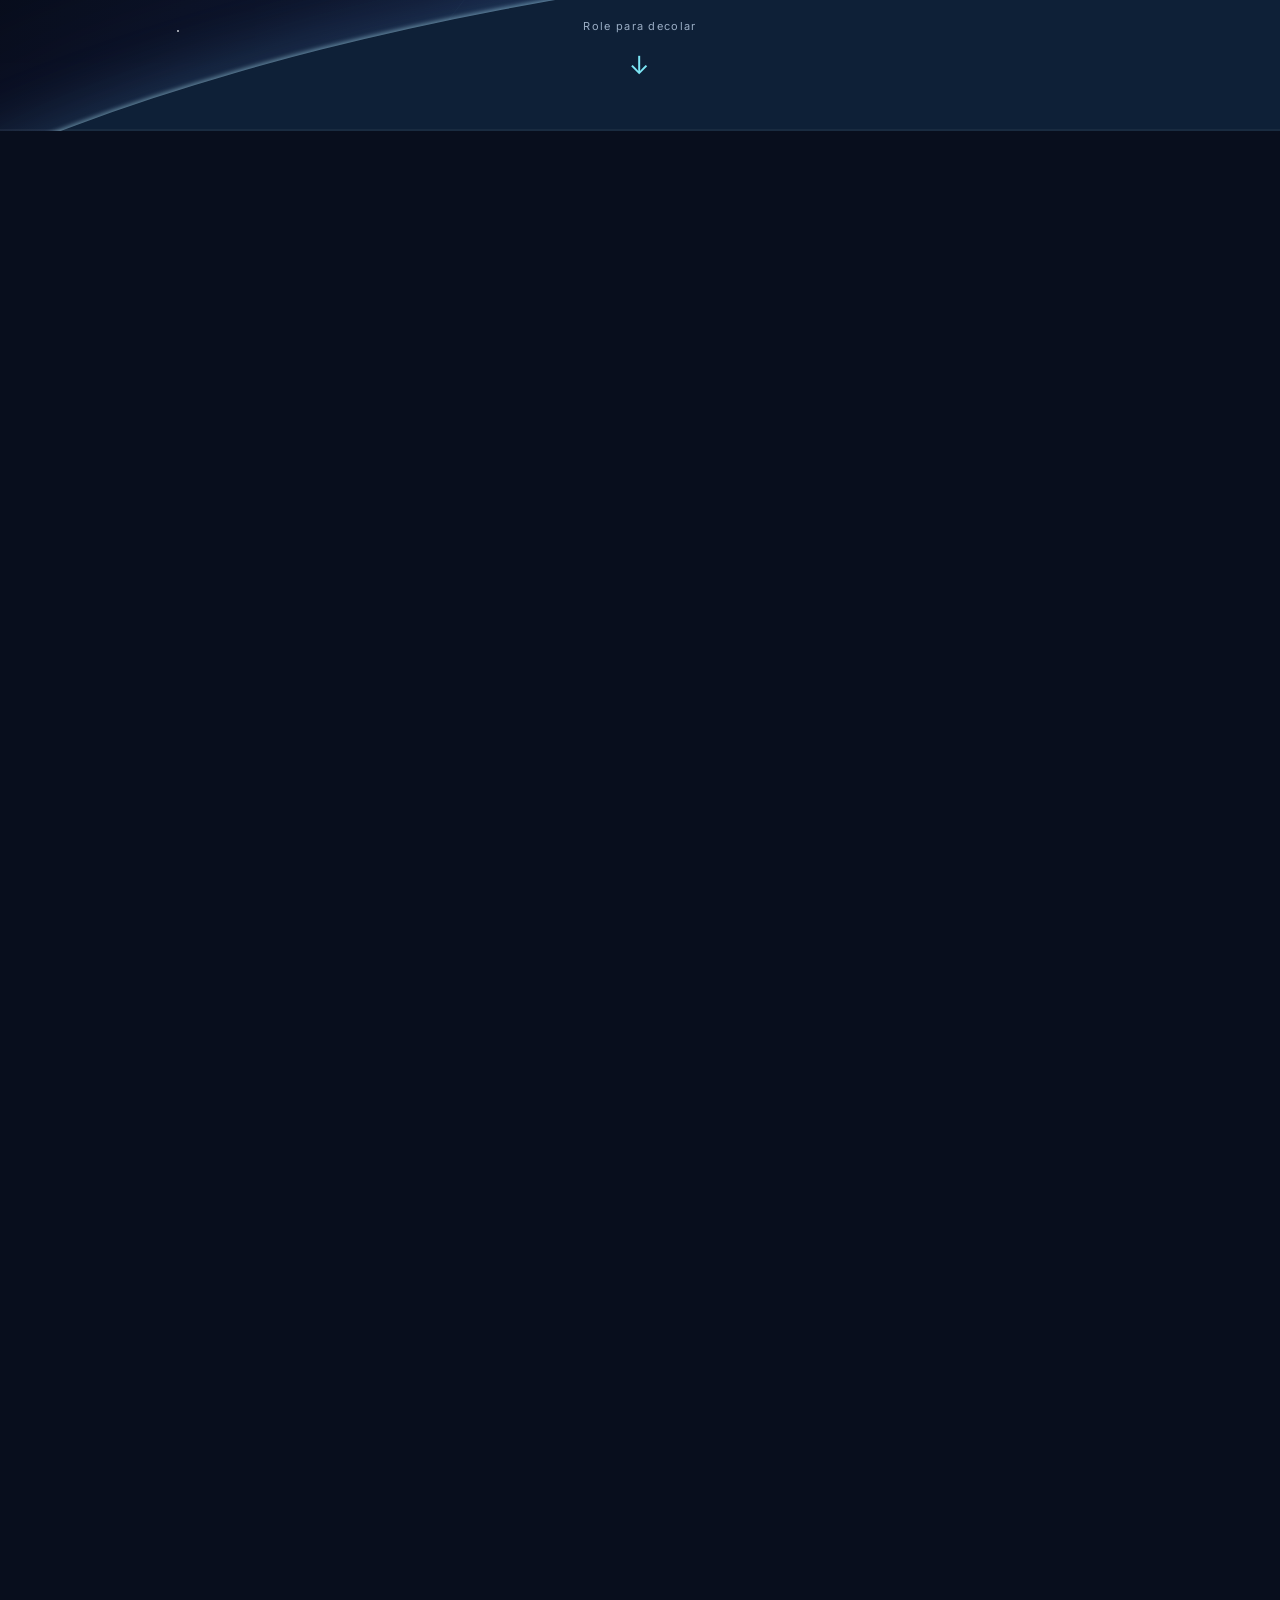
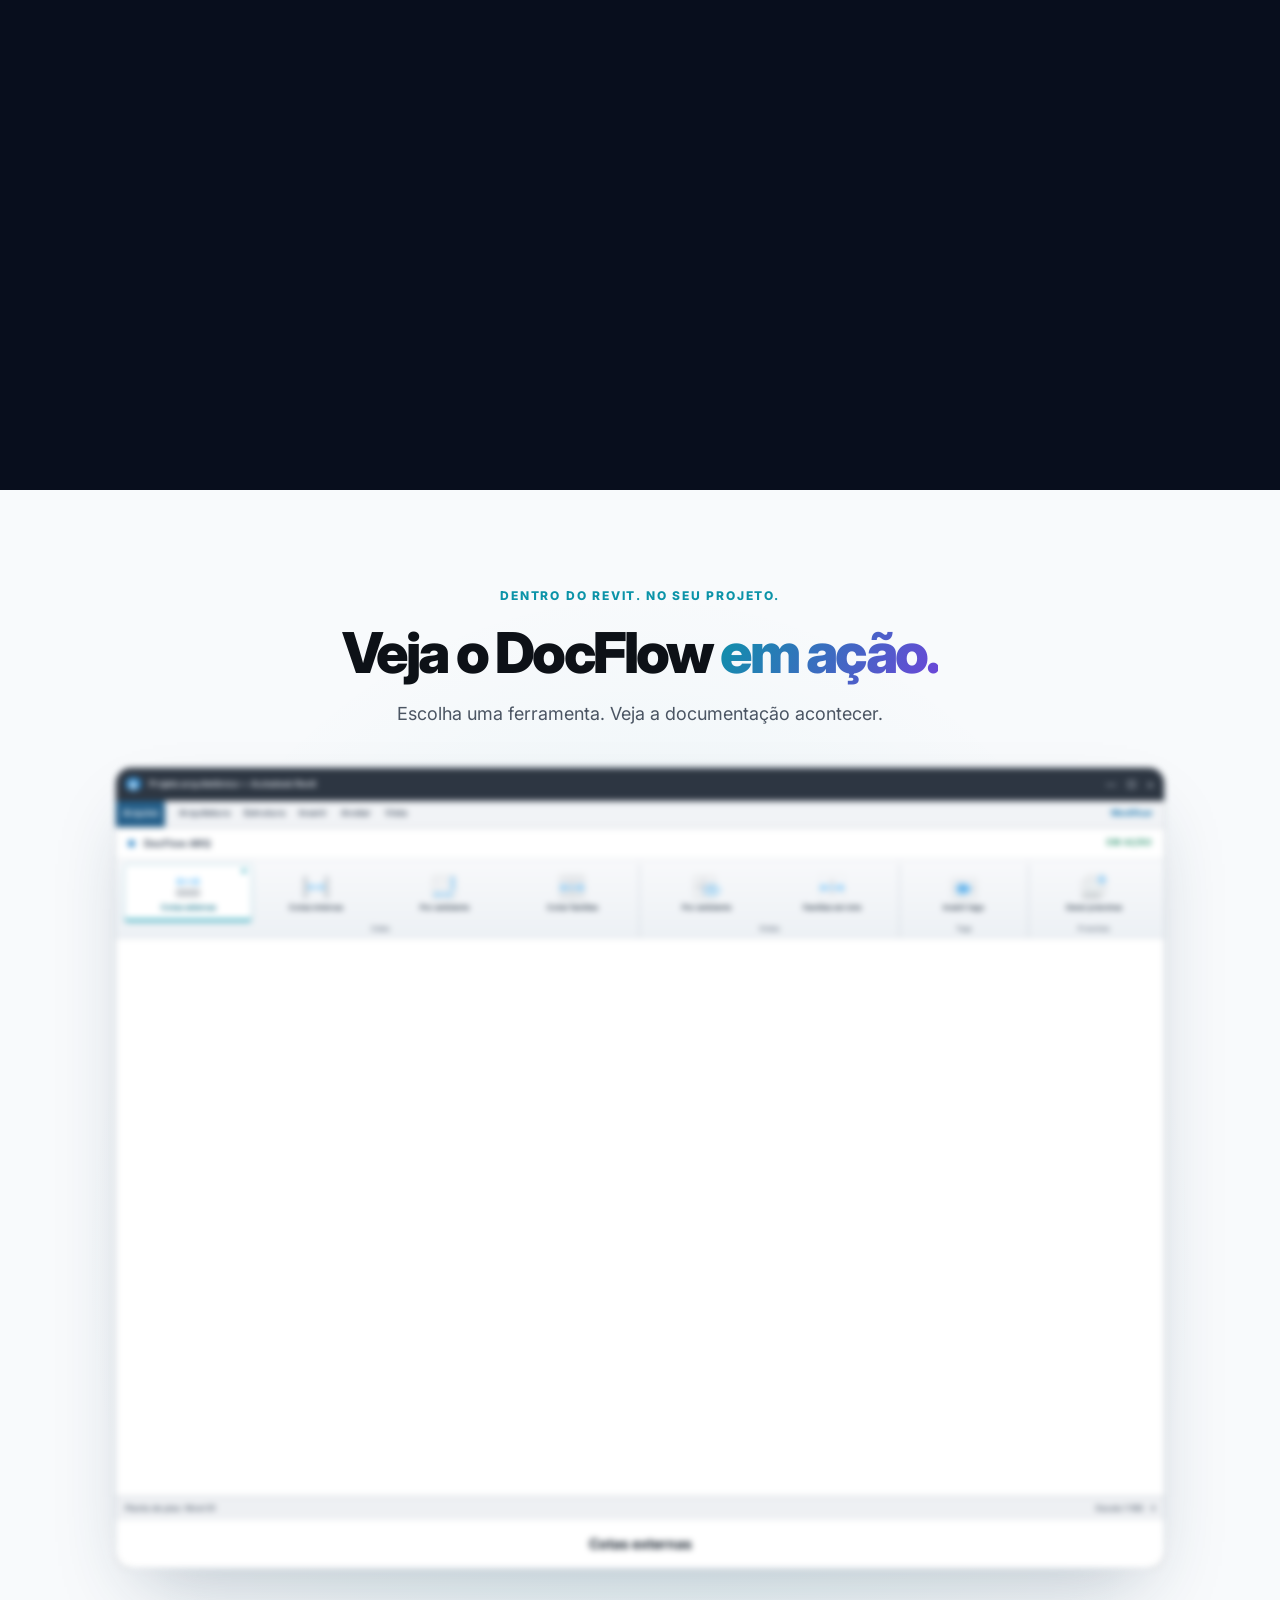
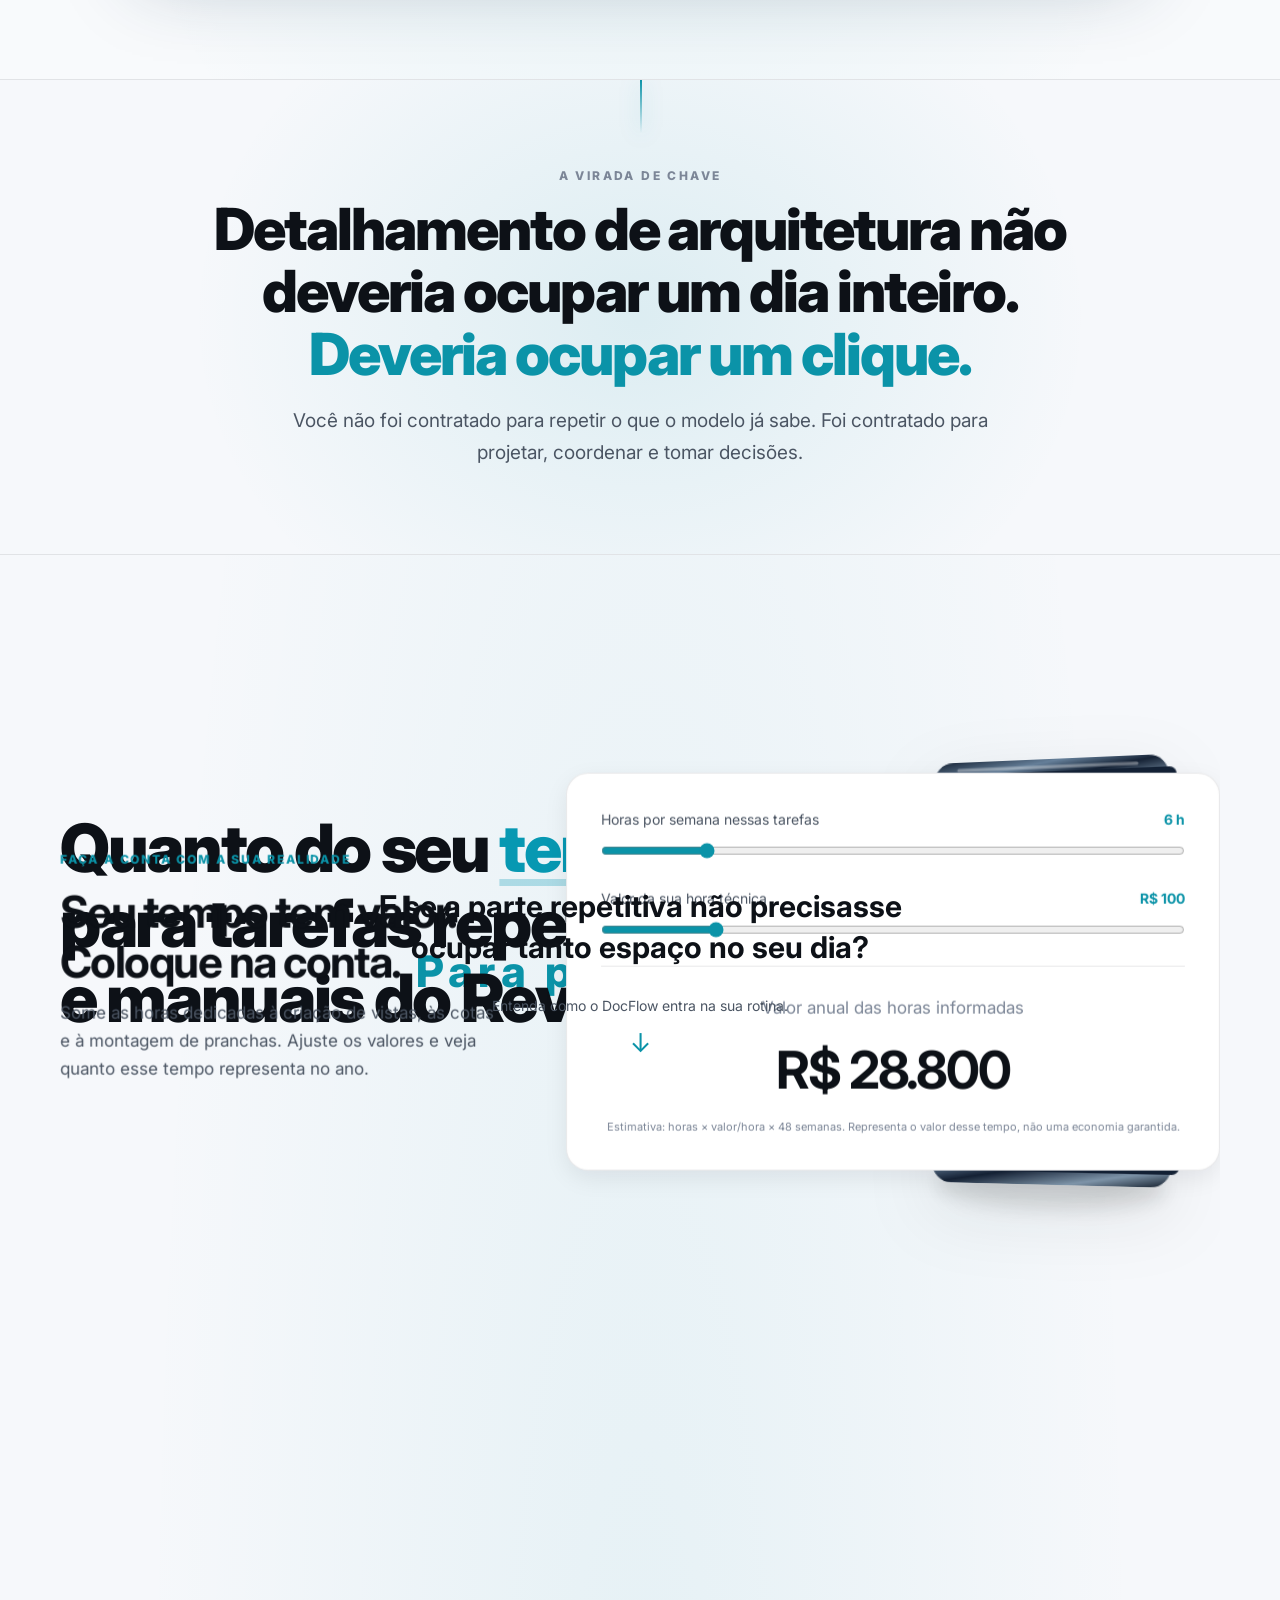
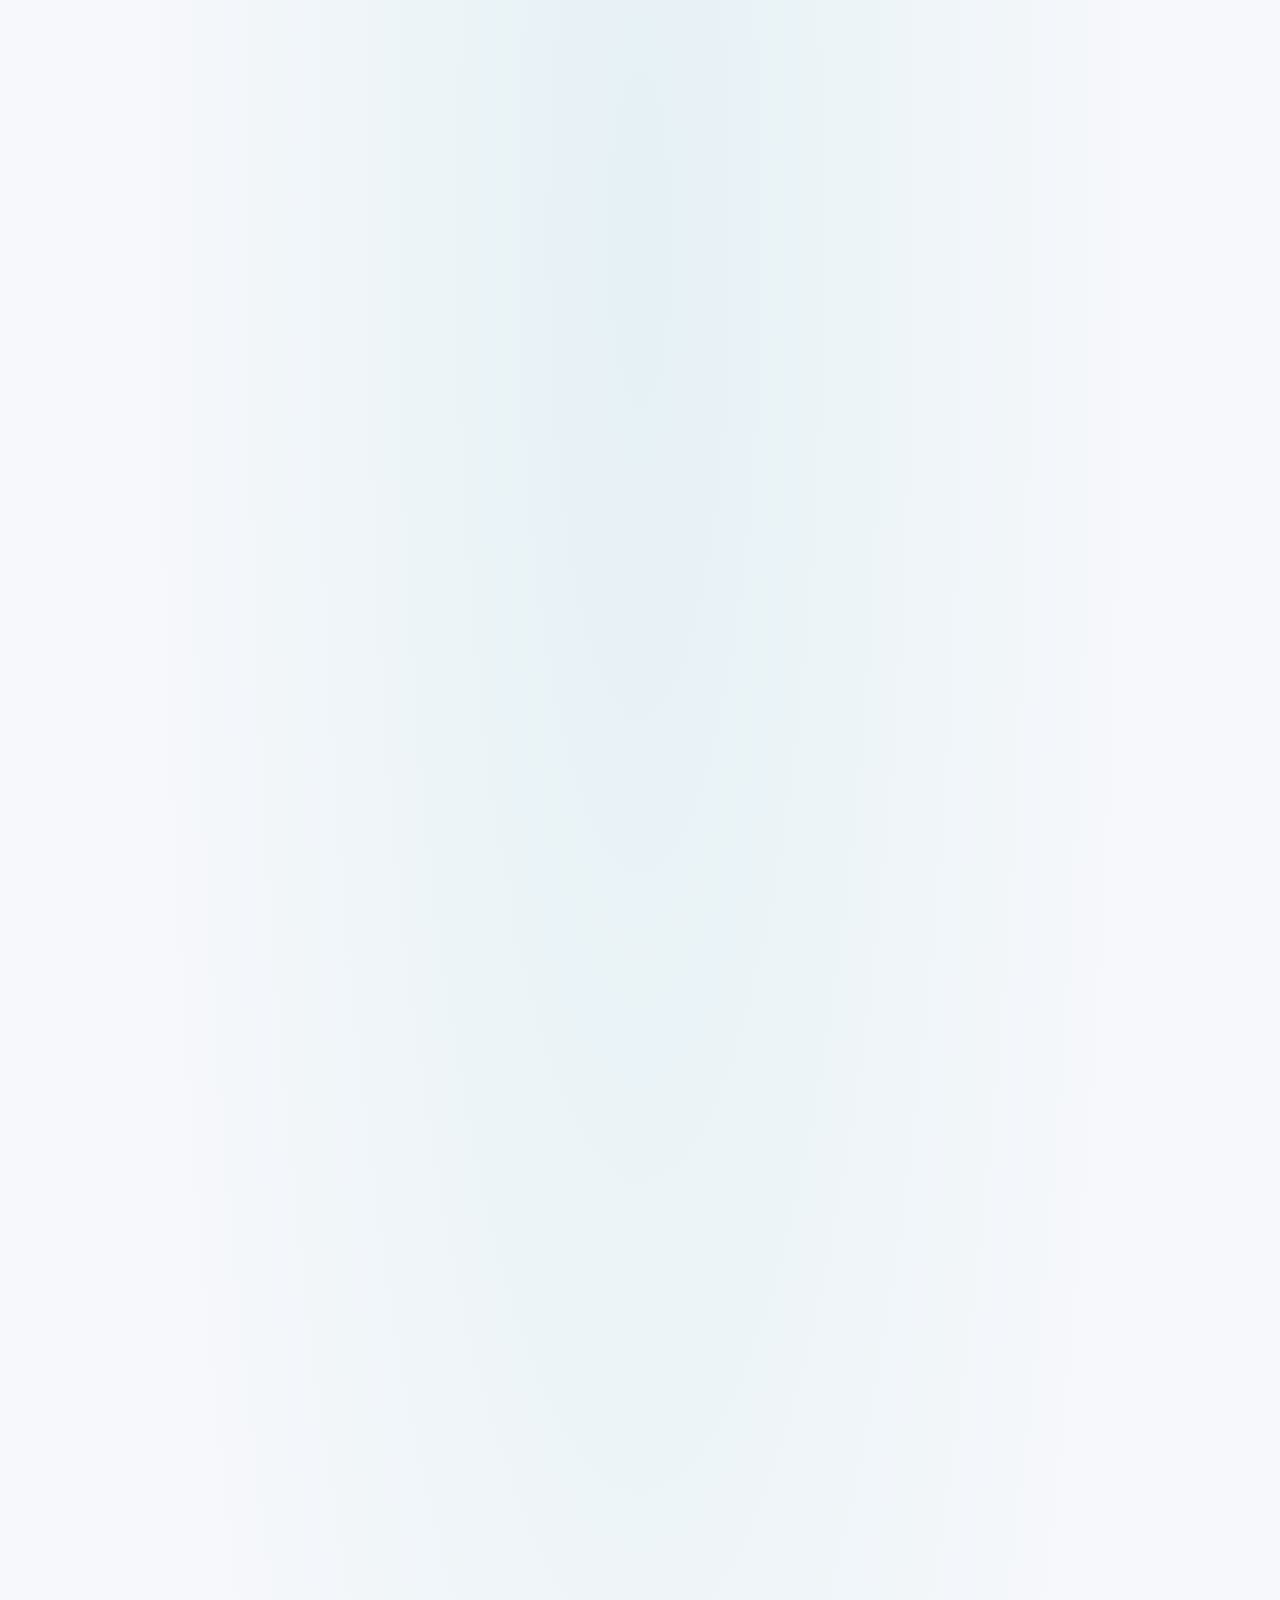
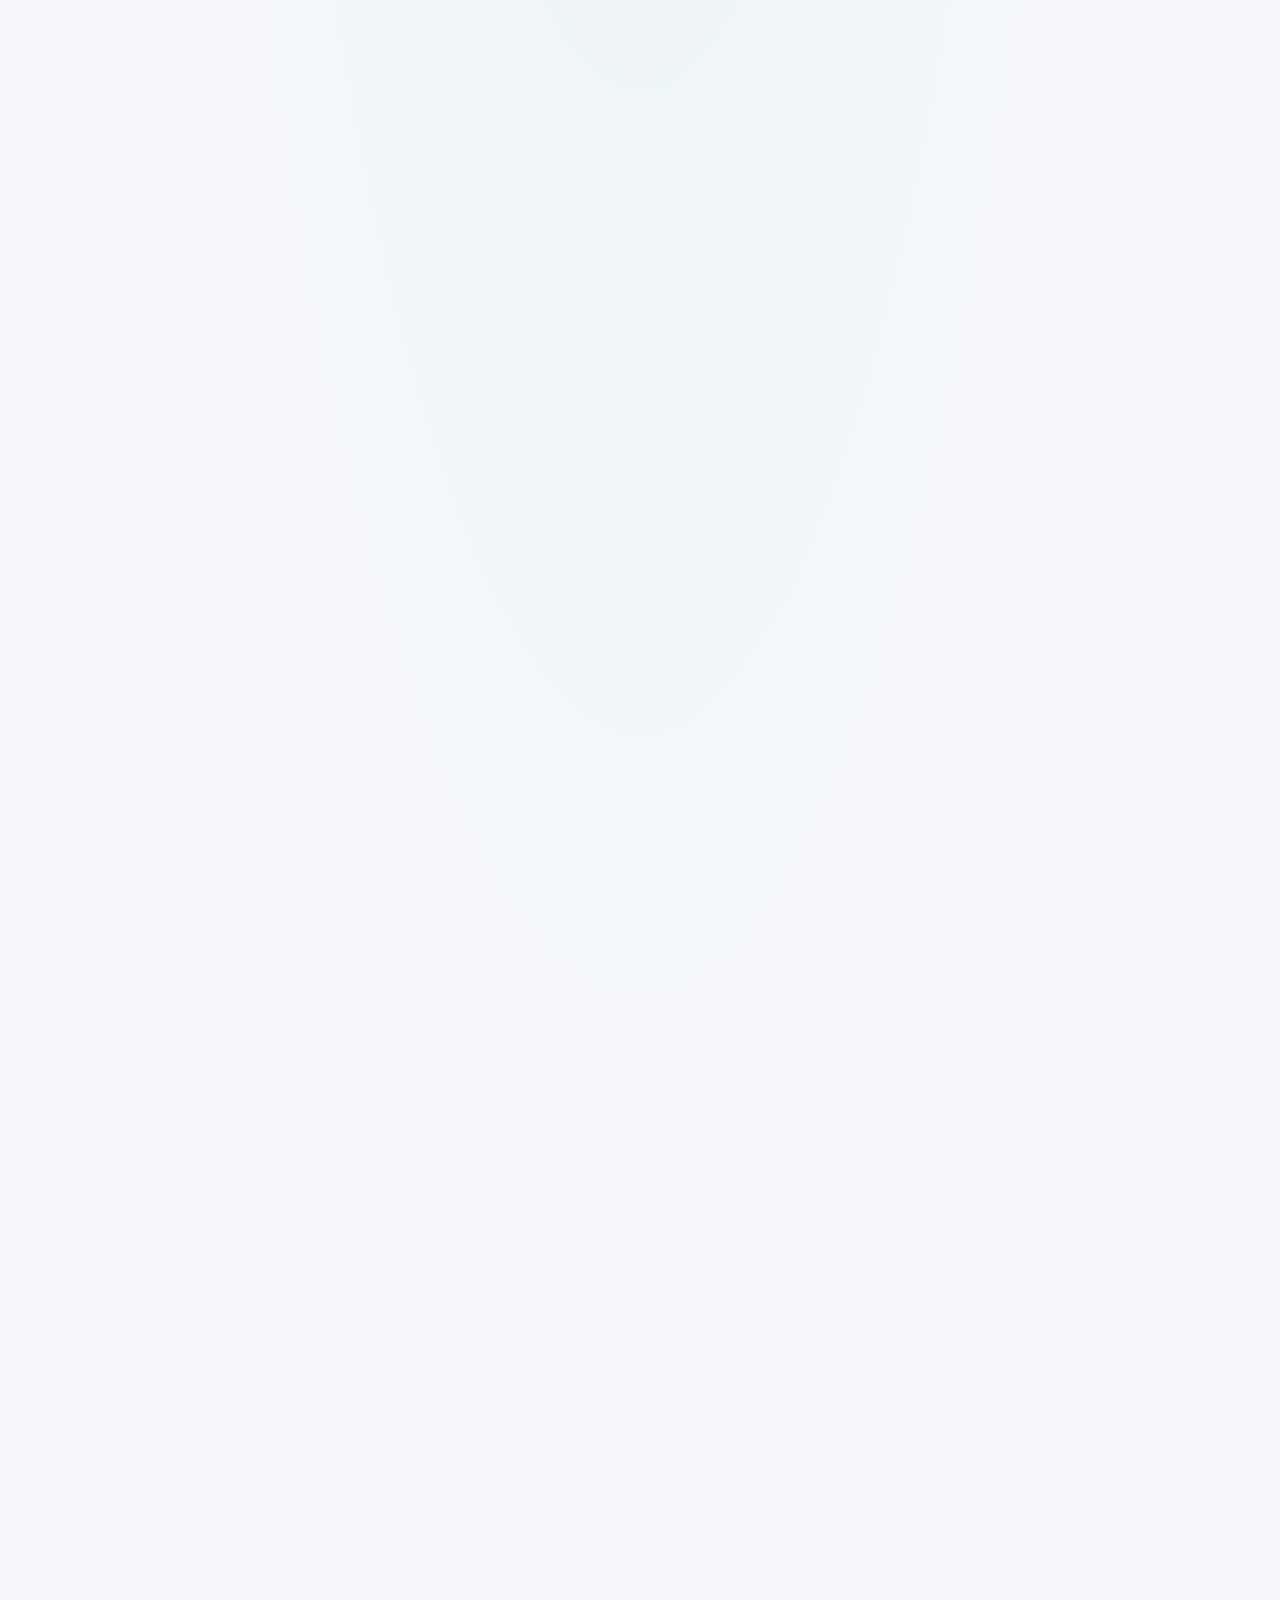
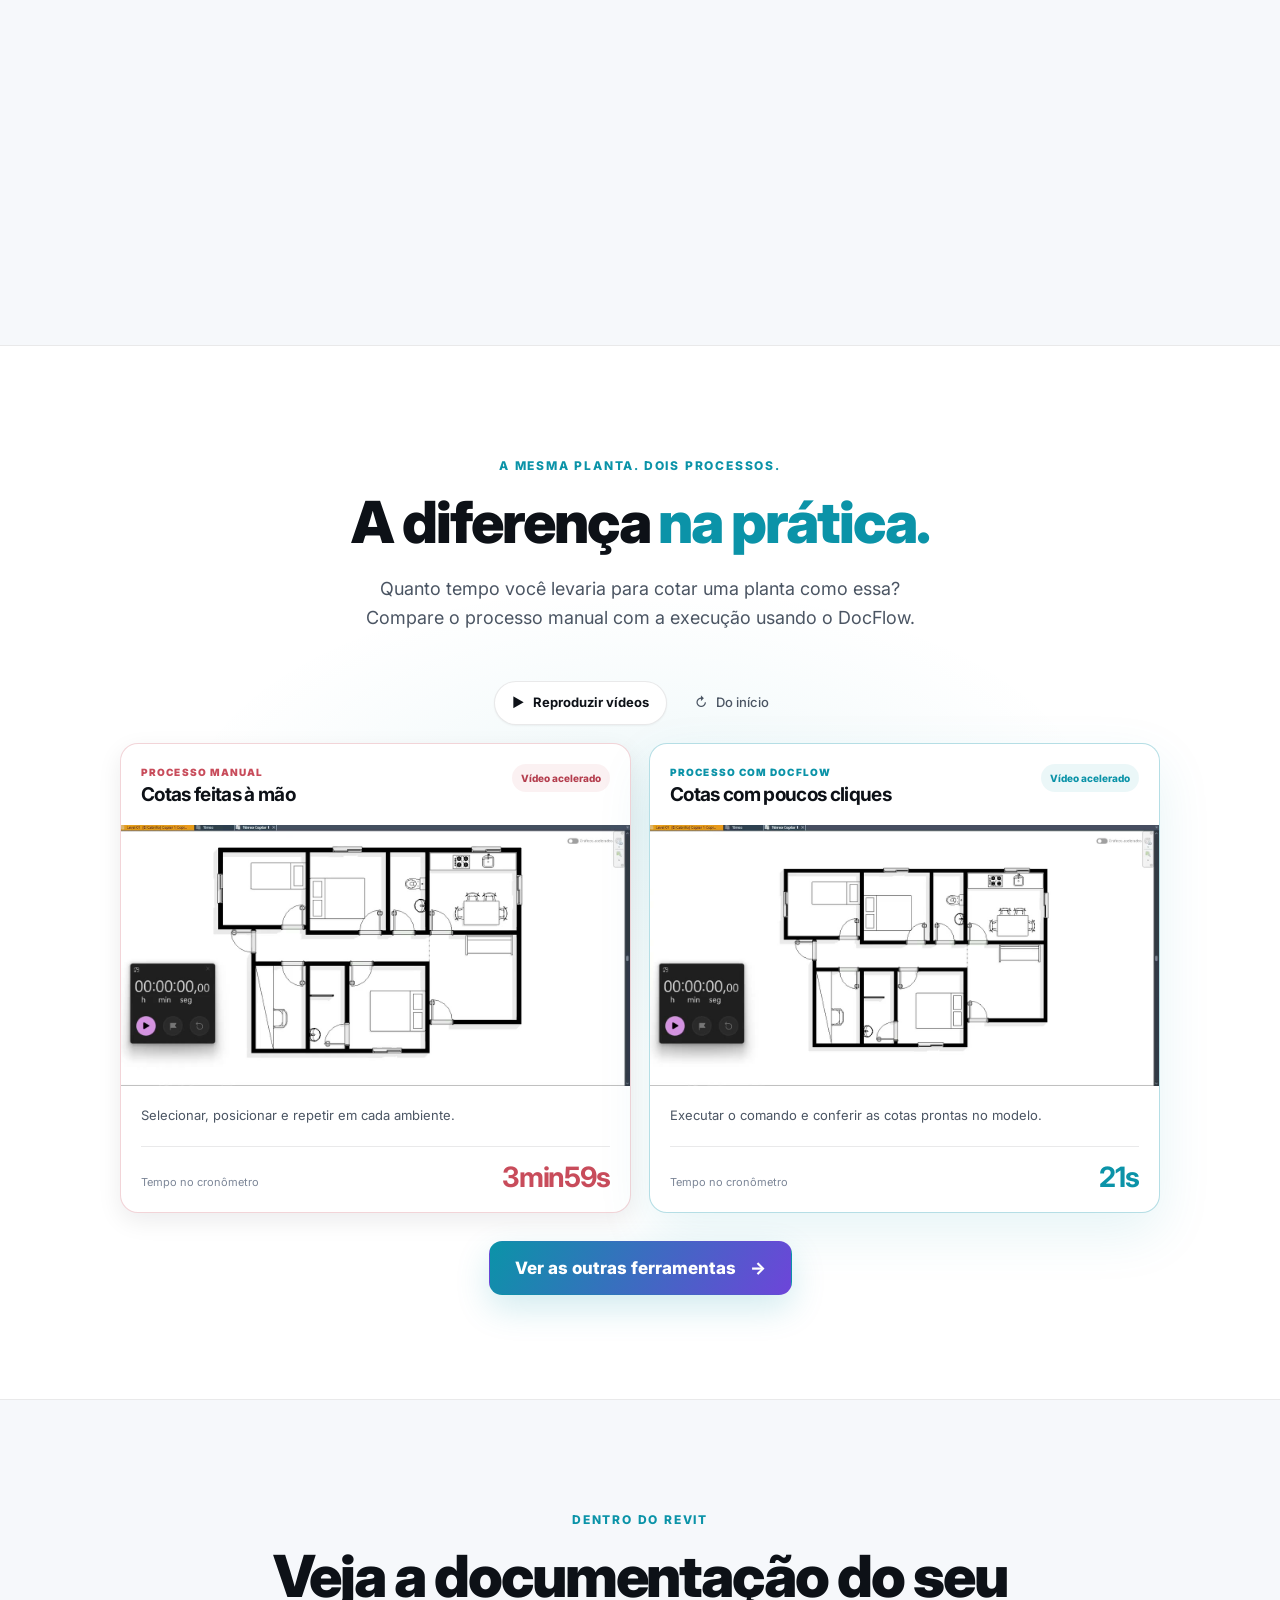
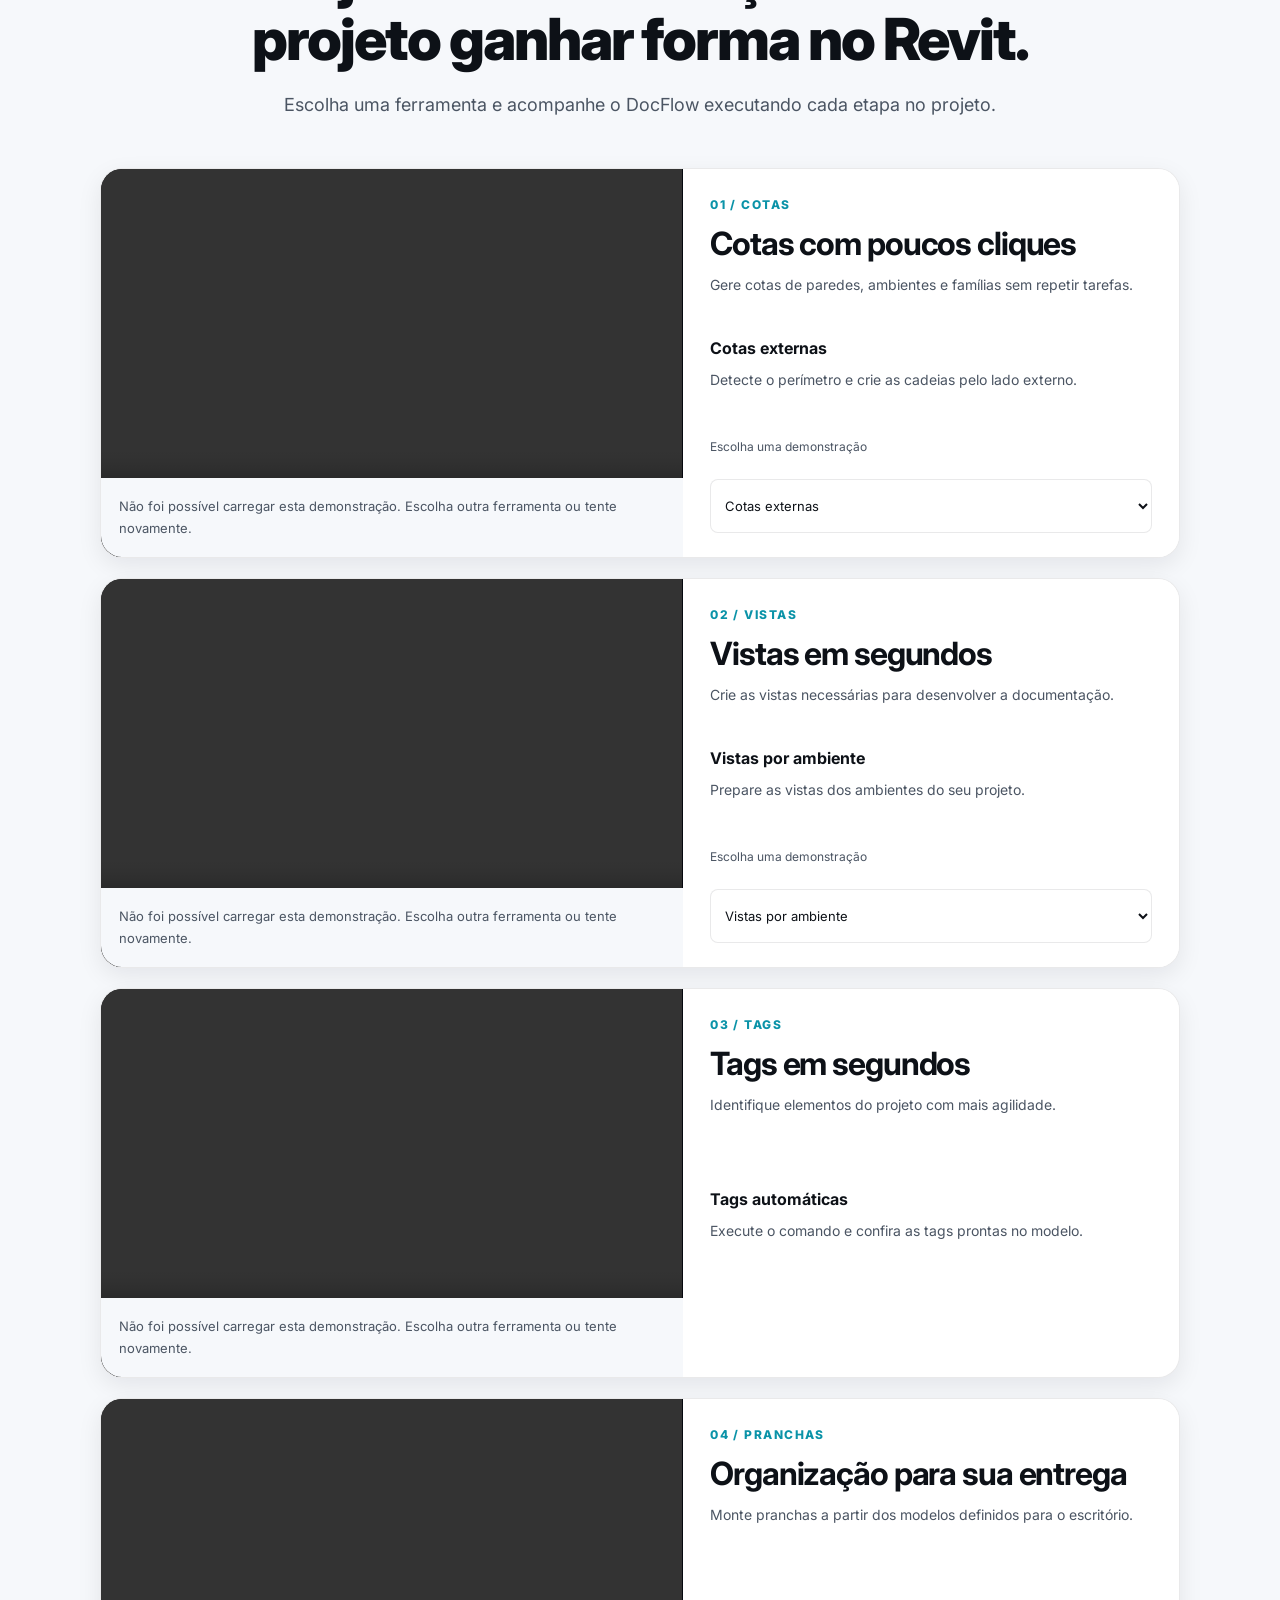
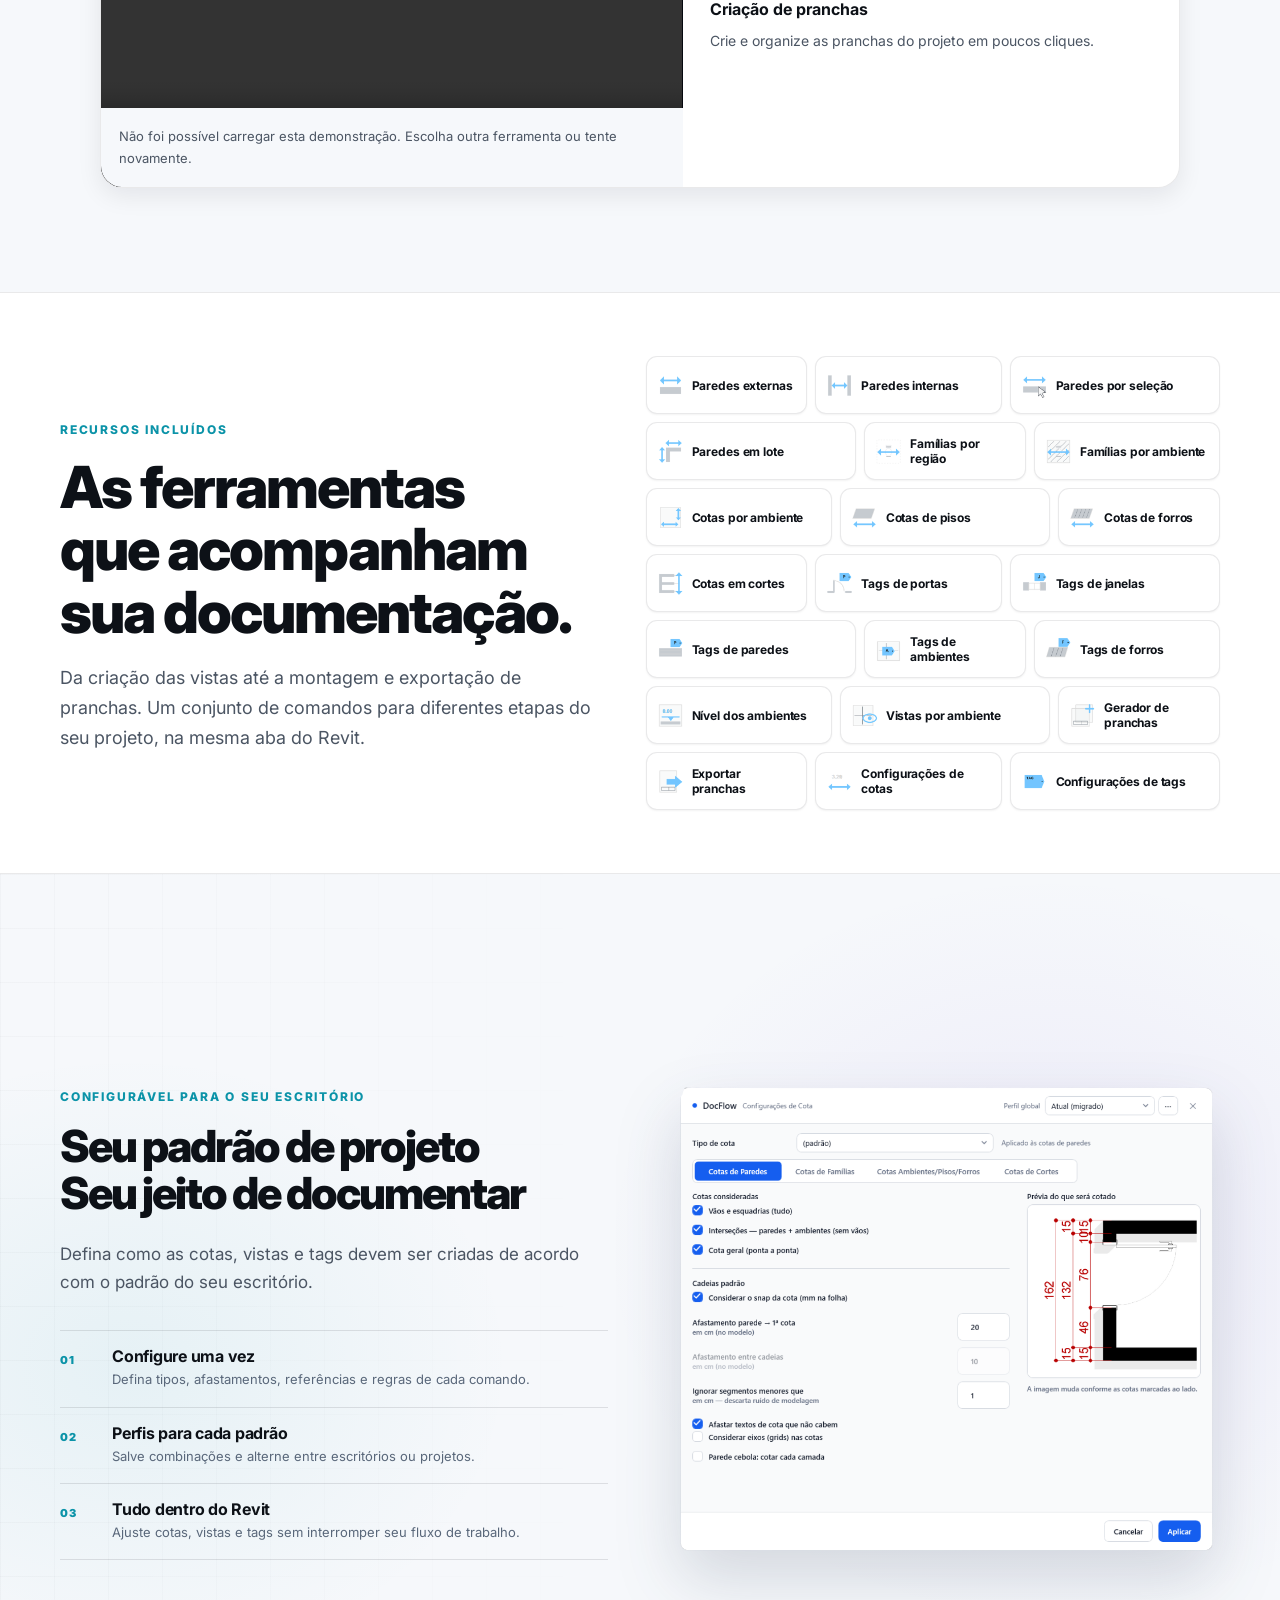
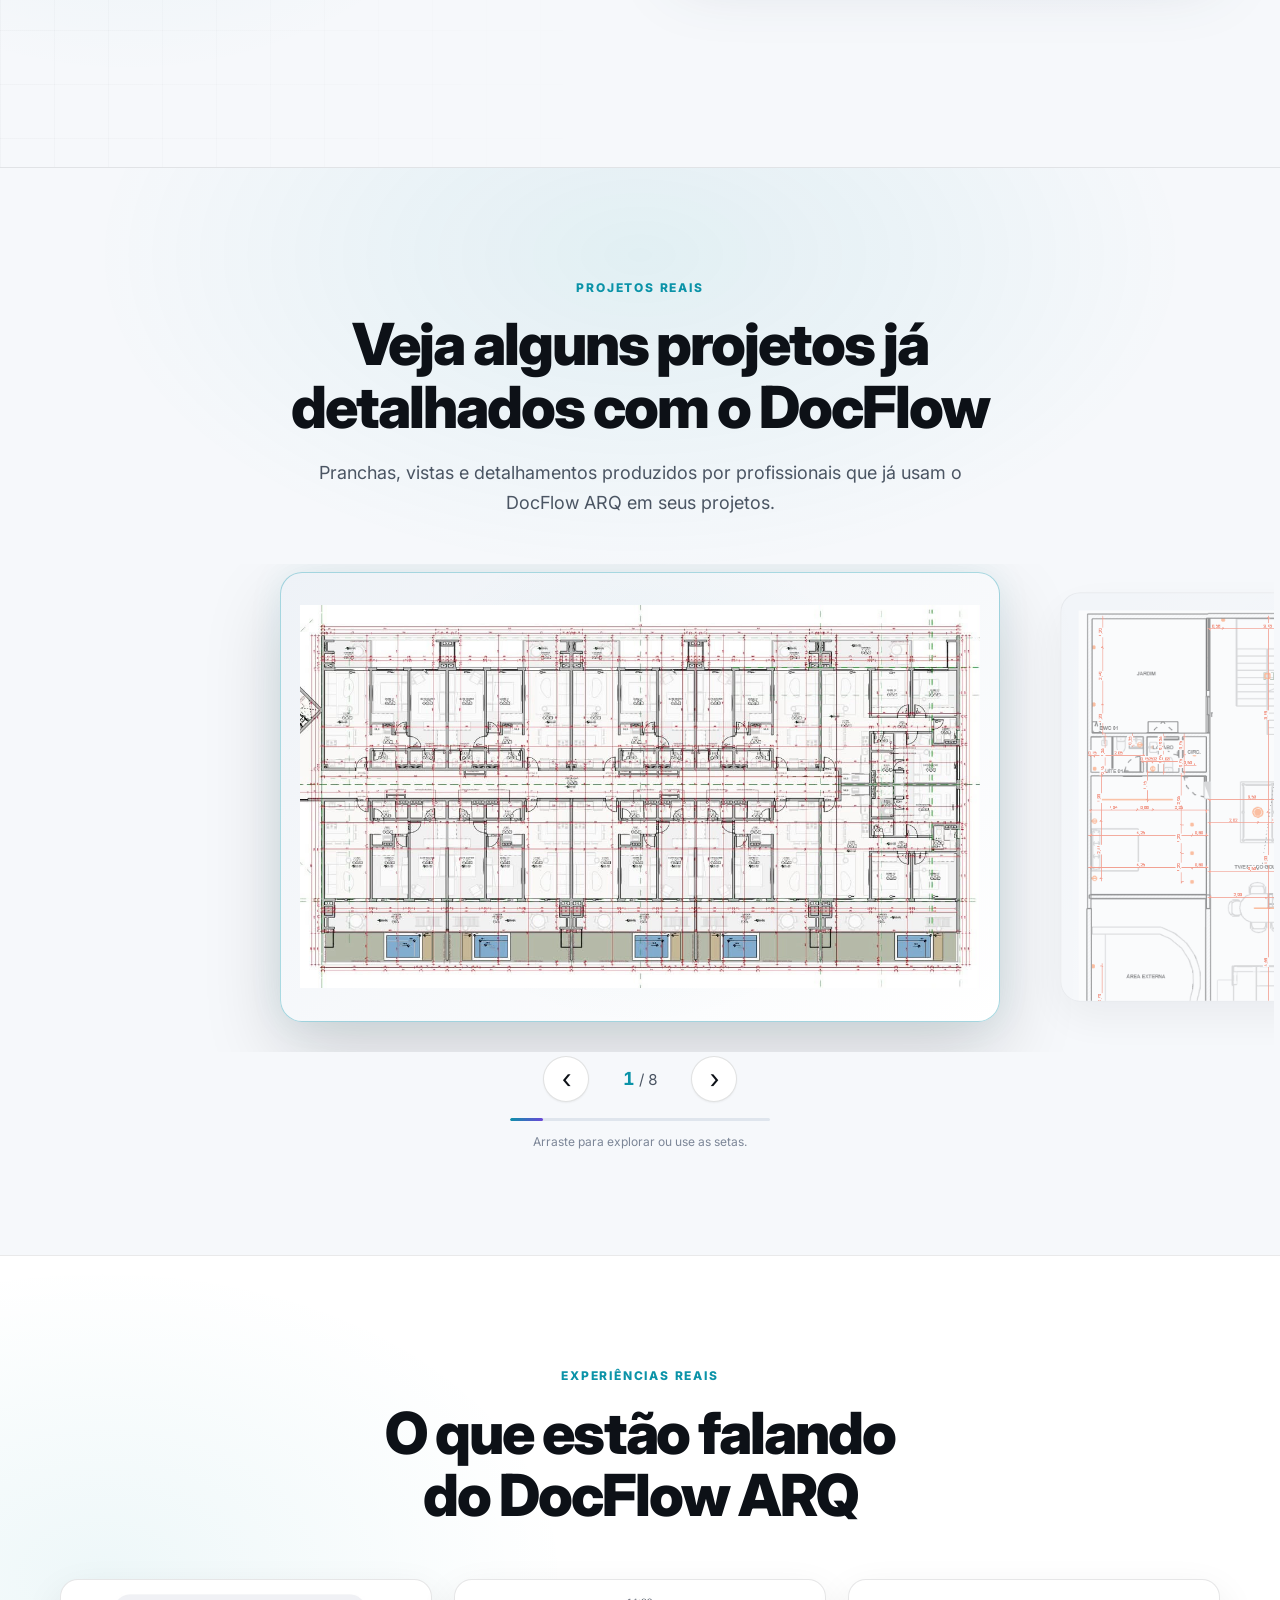
==== commit 948aed08: "style: center annual offer badge" ====
--- a/index.html
+++ b/index.html
@@ -28,7 +28,7 @@
   <link rel="preconnect" href="https://fonts.gstatic.com" crossorigin>
   <link href="https://fonts.googleapis.com/css2?family=Inter:wght@400;500;600;700;800;900&display=swap" rel="stylesheet">
   <link rel="stylesheet" href="vendas.css?v=67">
-  <link rel="stylesheet" href="lancamento/lancamento.css?v=7">
+  <link rel="stylesheet" href="lancamento/lancamento.css?v=8">
 </head>
 <body>
   <header class="site-header">
--- a/lancamento/lancamento.css
+++ b/lancamento/lancamento.css
@@ -51,11 +51,18 @@
 .launch-price-card[data-plan-active="mensal"] .best-badge { background: linear-gradient(105deg, #6d45d9, #8468ee); }
 .launch-price-card .best-badge {
   top: -17px;
-  right: 18px;
+  right: auto;
+  left: 50%;
+  display: flex;
+  align-items: center;
+  justify-content: center;
   min-height: 36px;
   padding: 0 16px;
+  background: linear-gradient(105deg, #d90024, #f20d3a);
   font-size: 10px;
   letter-spacing: .045em;
+  text-align: center;
+  transform: translateX(-50%);
   white-space: nowrap;
 }
 
@@ -134,7 +141,7 @@
 }
 
 @media (max-width: 560px) {
-  .launch-price-card .best-badge { top: -16px; right: 12px; max-width: calc(100% - 24px); min-height: 34px; padding-inline: 13px; font-size: 9px; }
+  .launch-price-card .best-badge { top: -16px; right: auto; left: 50%; max-width: calc(100% - 24px); min-height: 34px; padding-inline: 13px; font-size: 9px; transform: translateX(-50%); }
   .launch-plan-switch { width: 100%; }
   .launch-price-stage { gap: 12px; min-height: 138px; }
   .launch-price-kicker { font-size: 11px; }
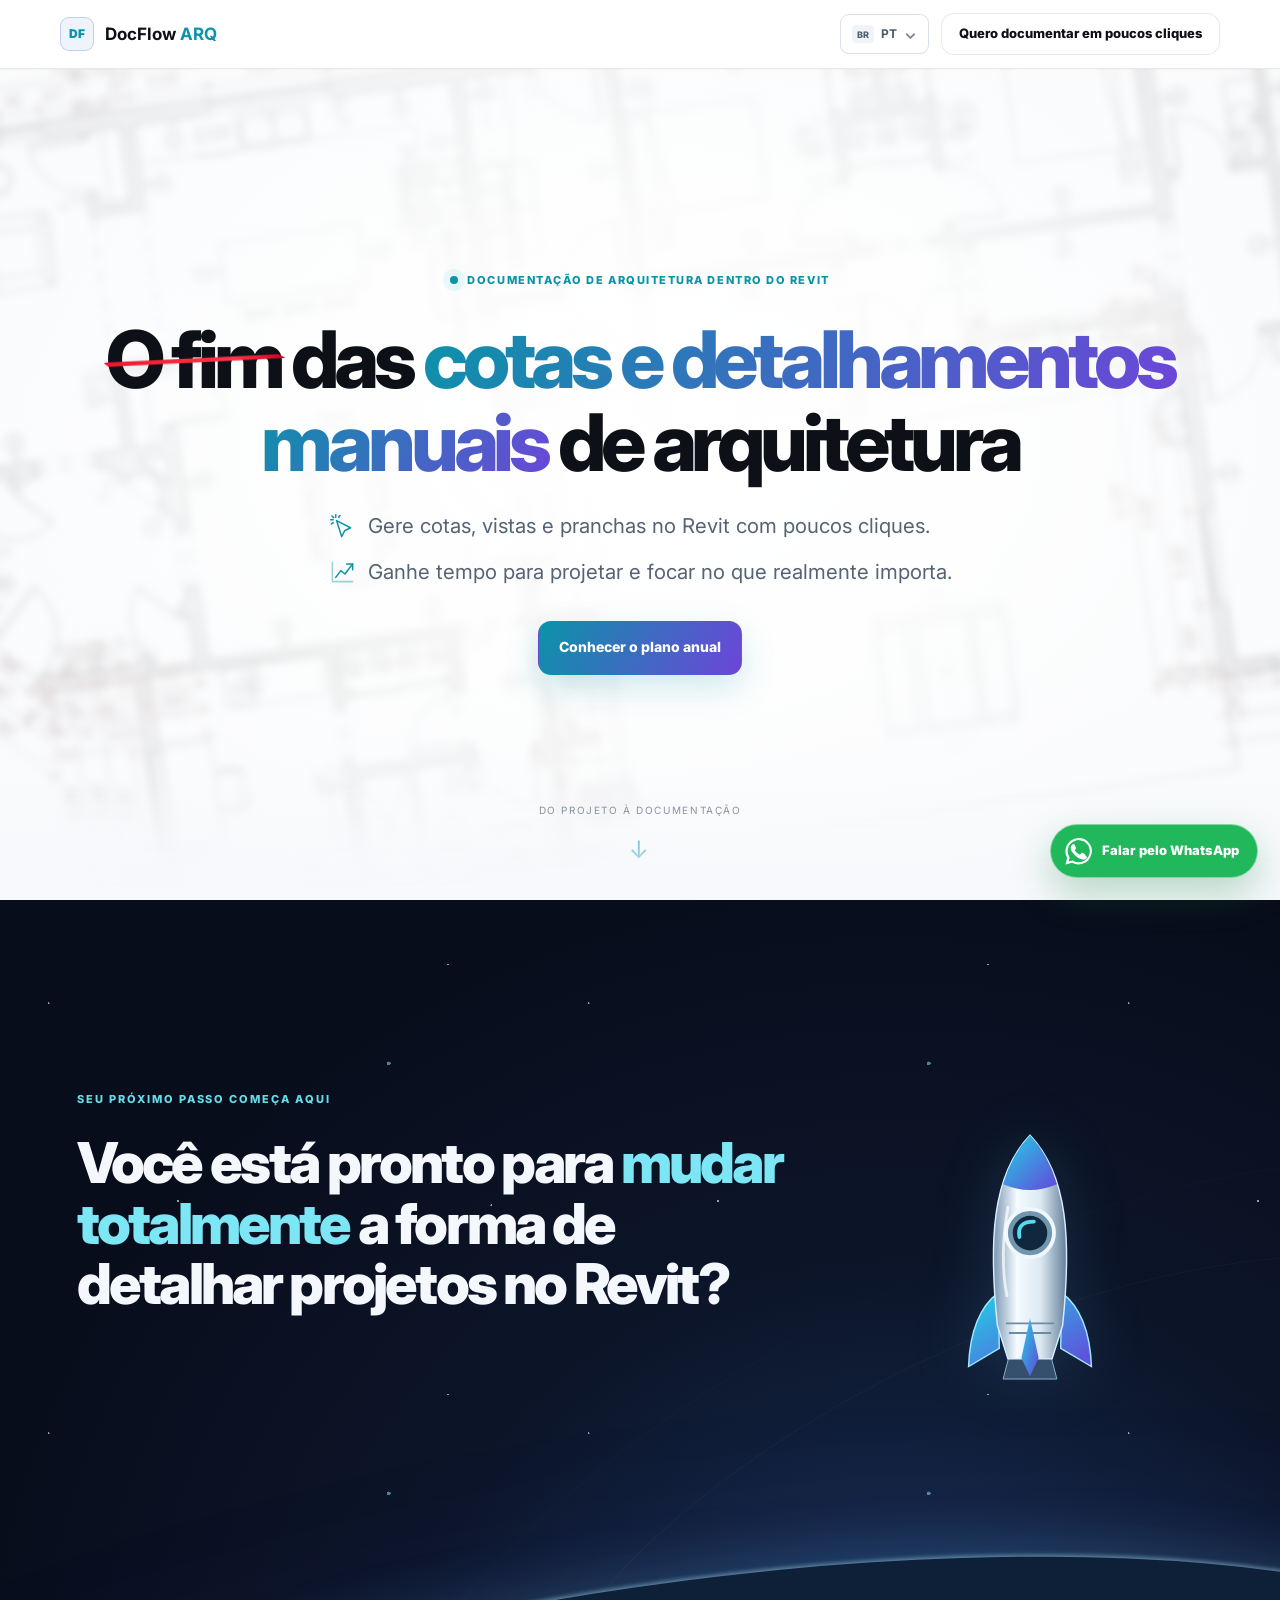
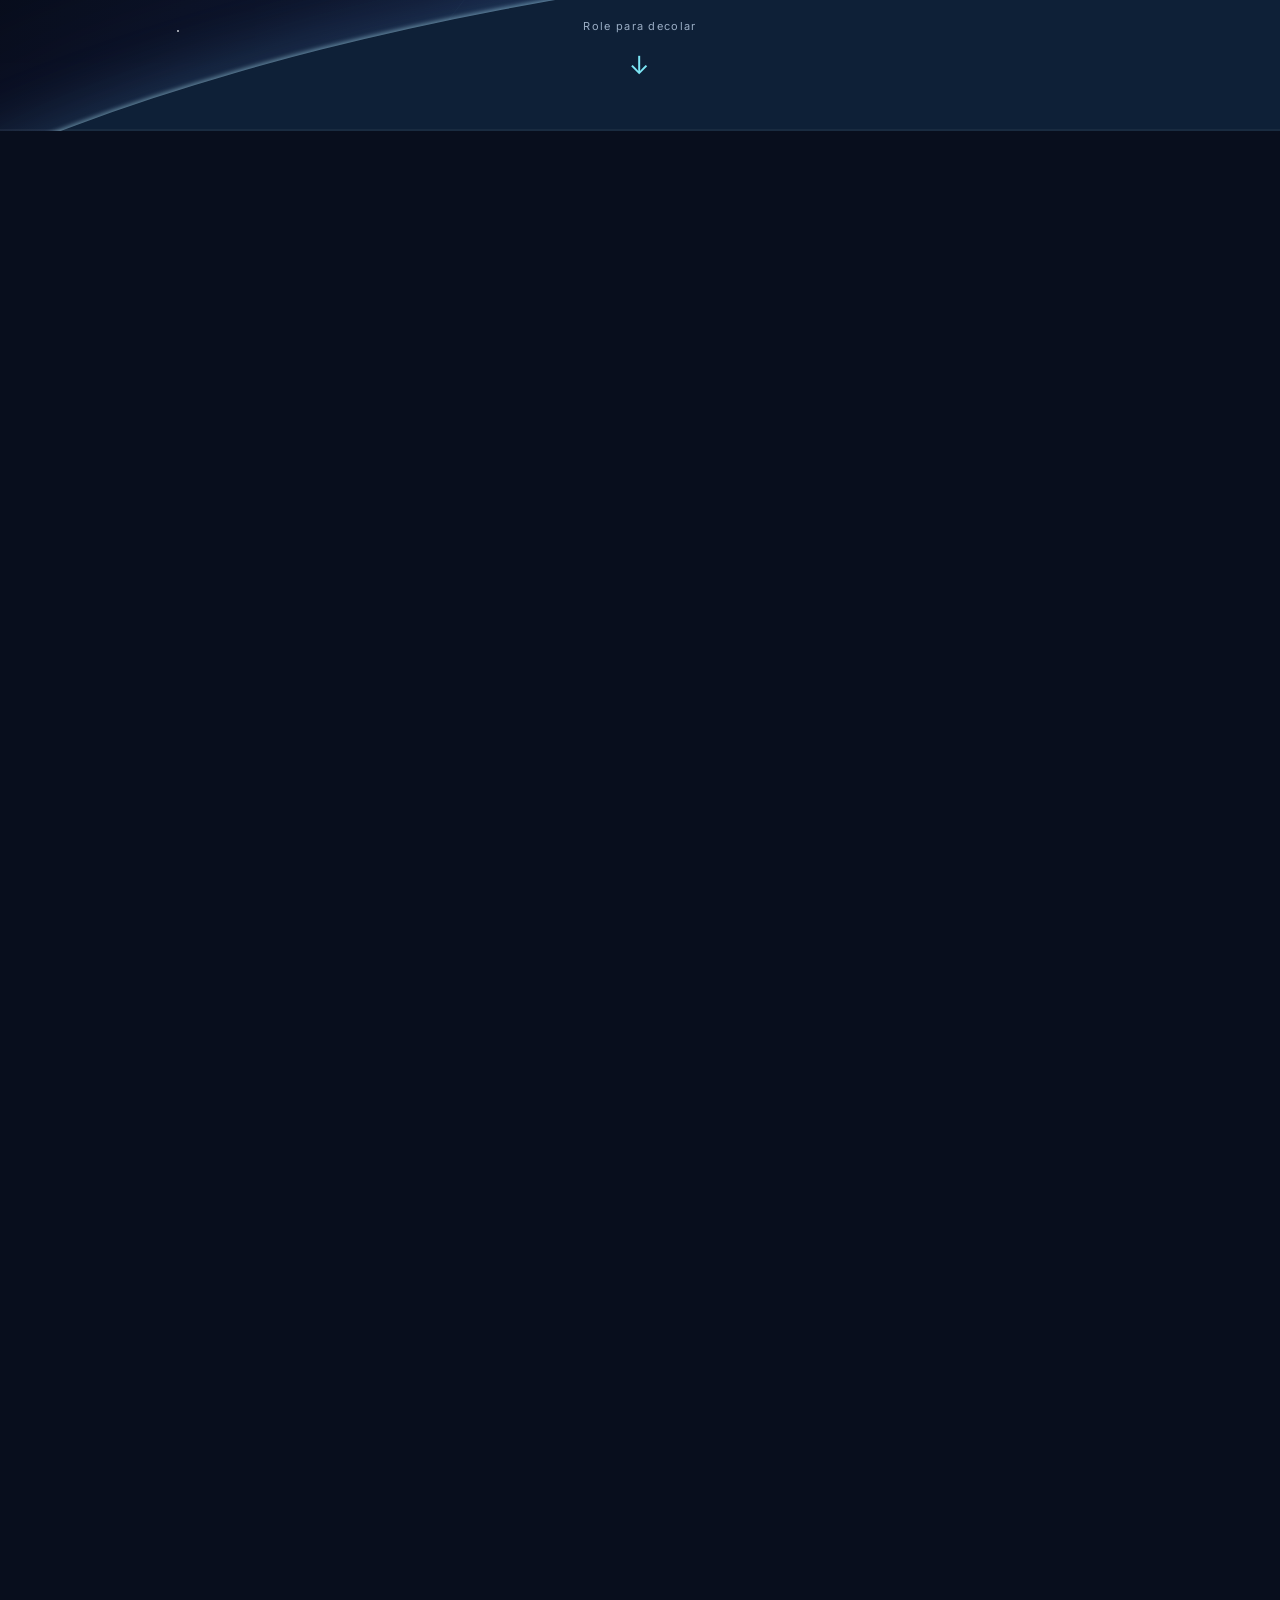
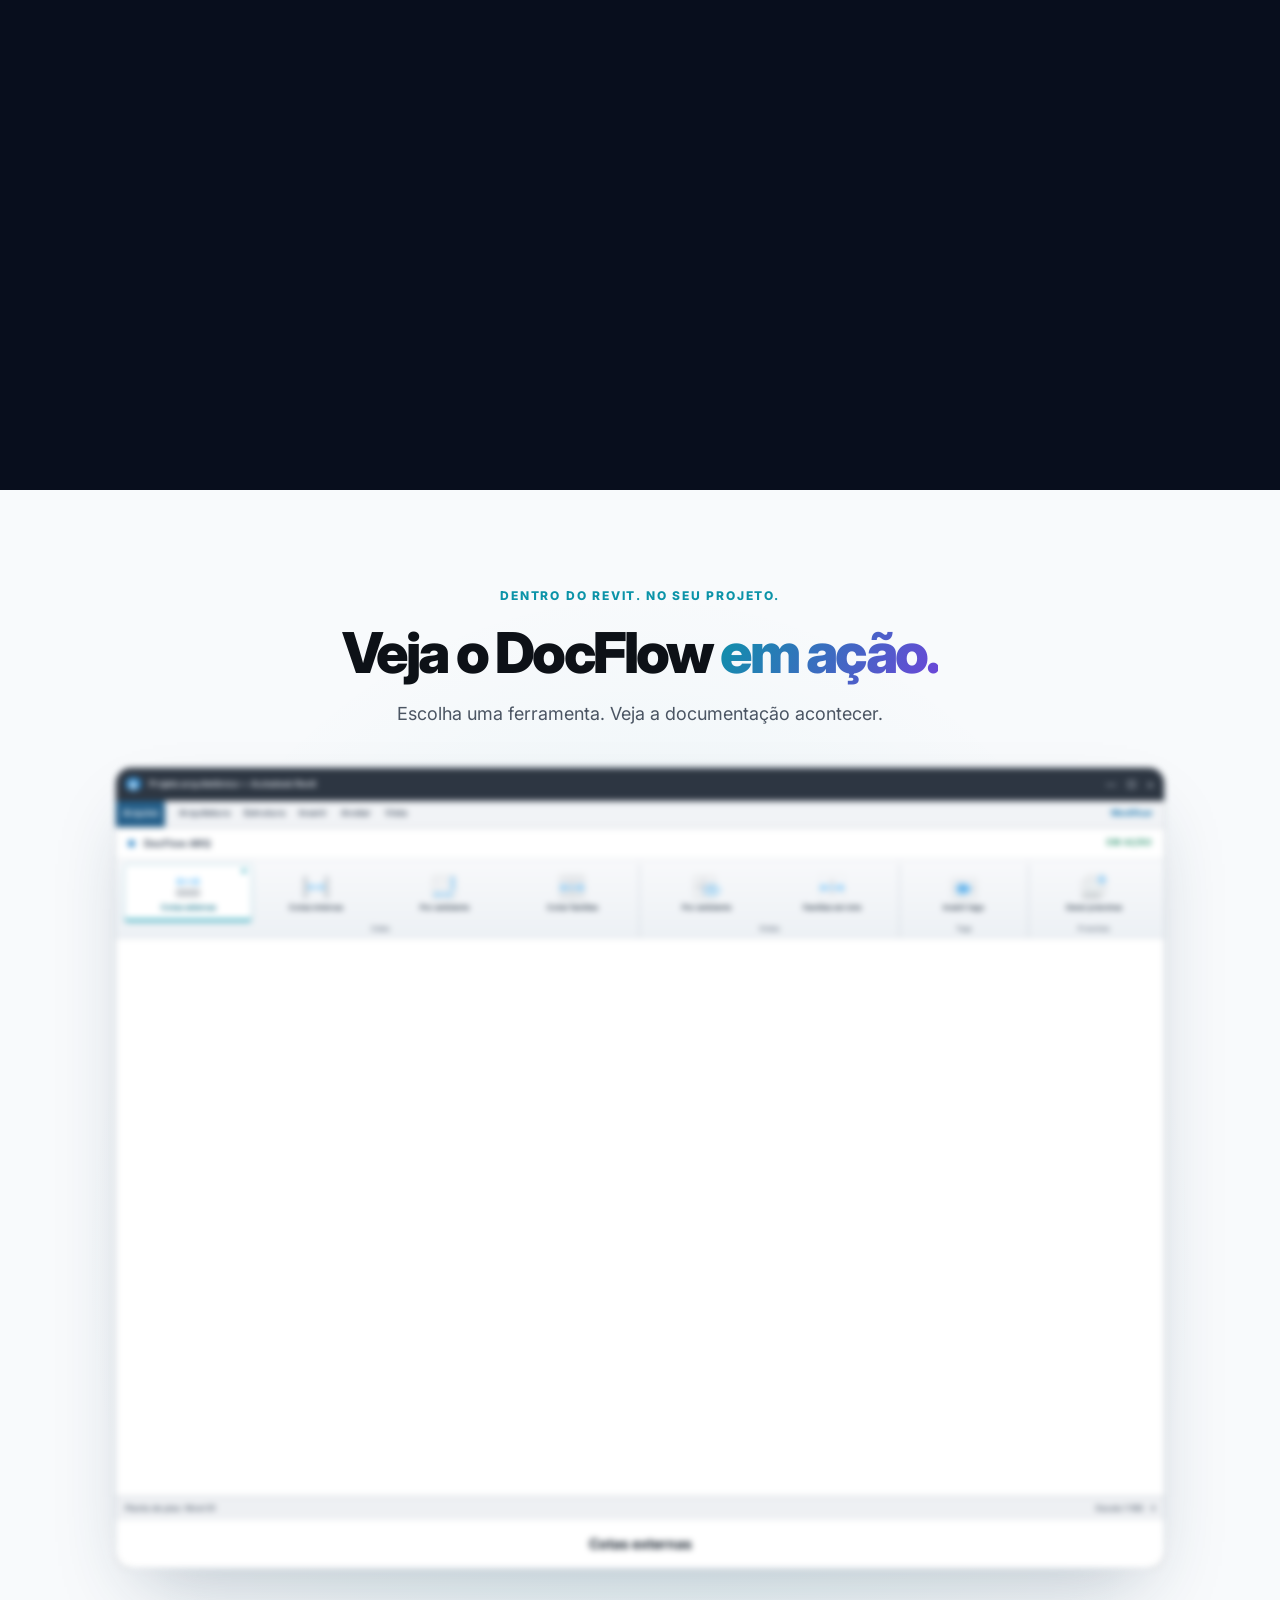
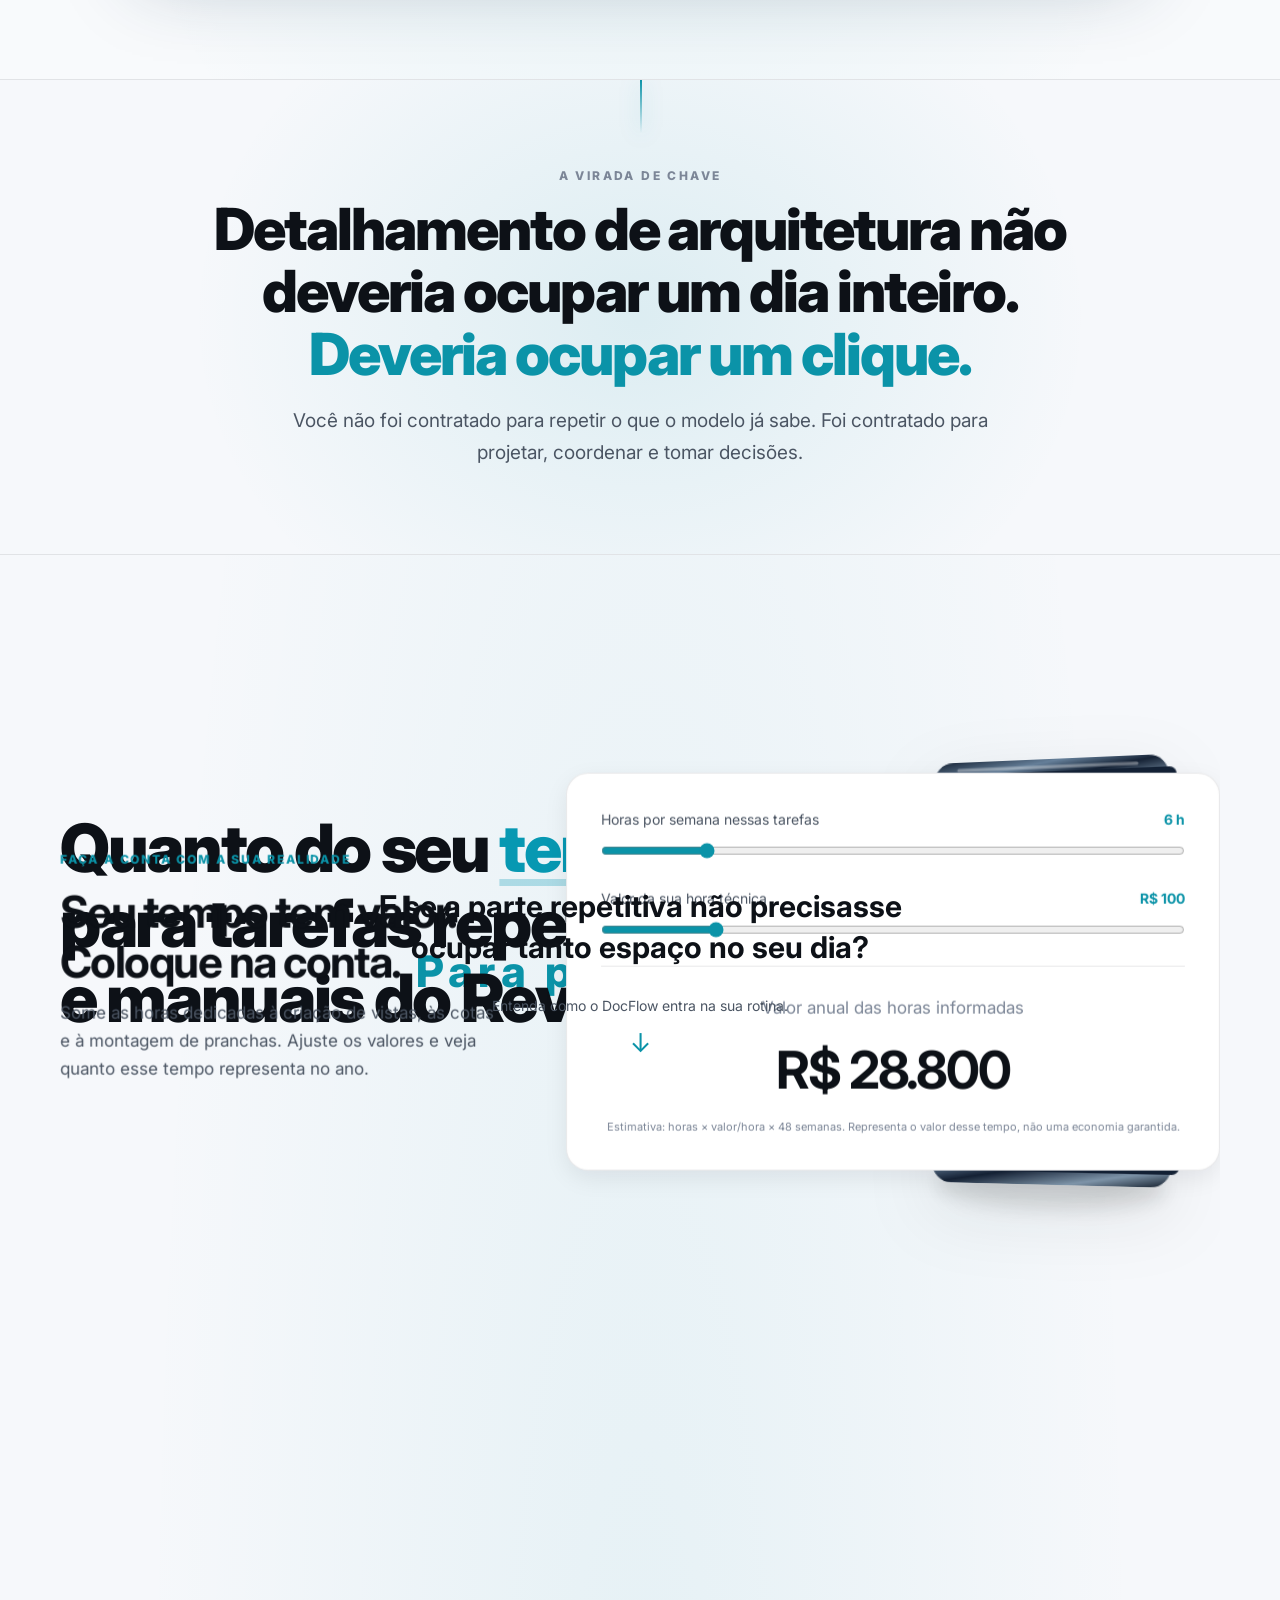
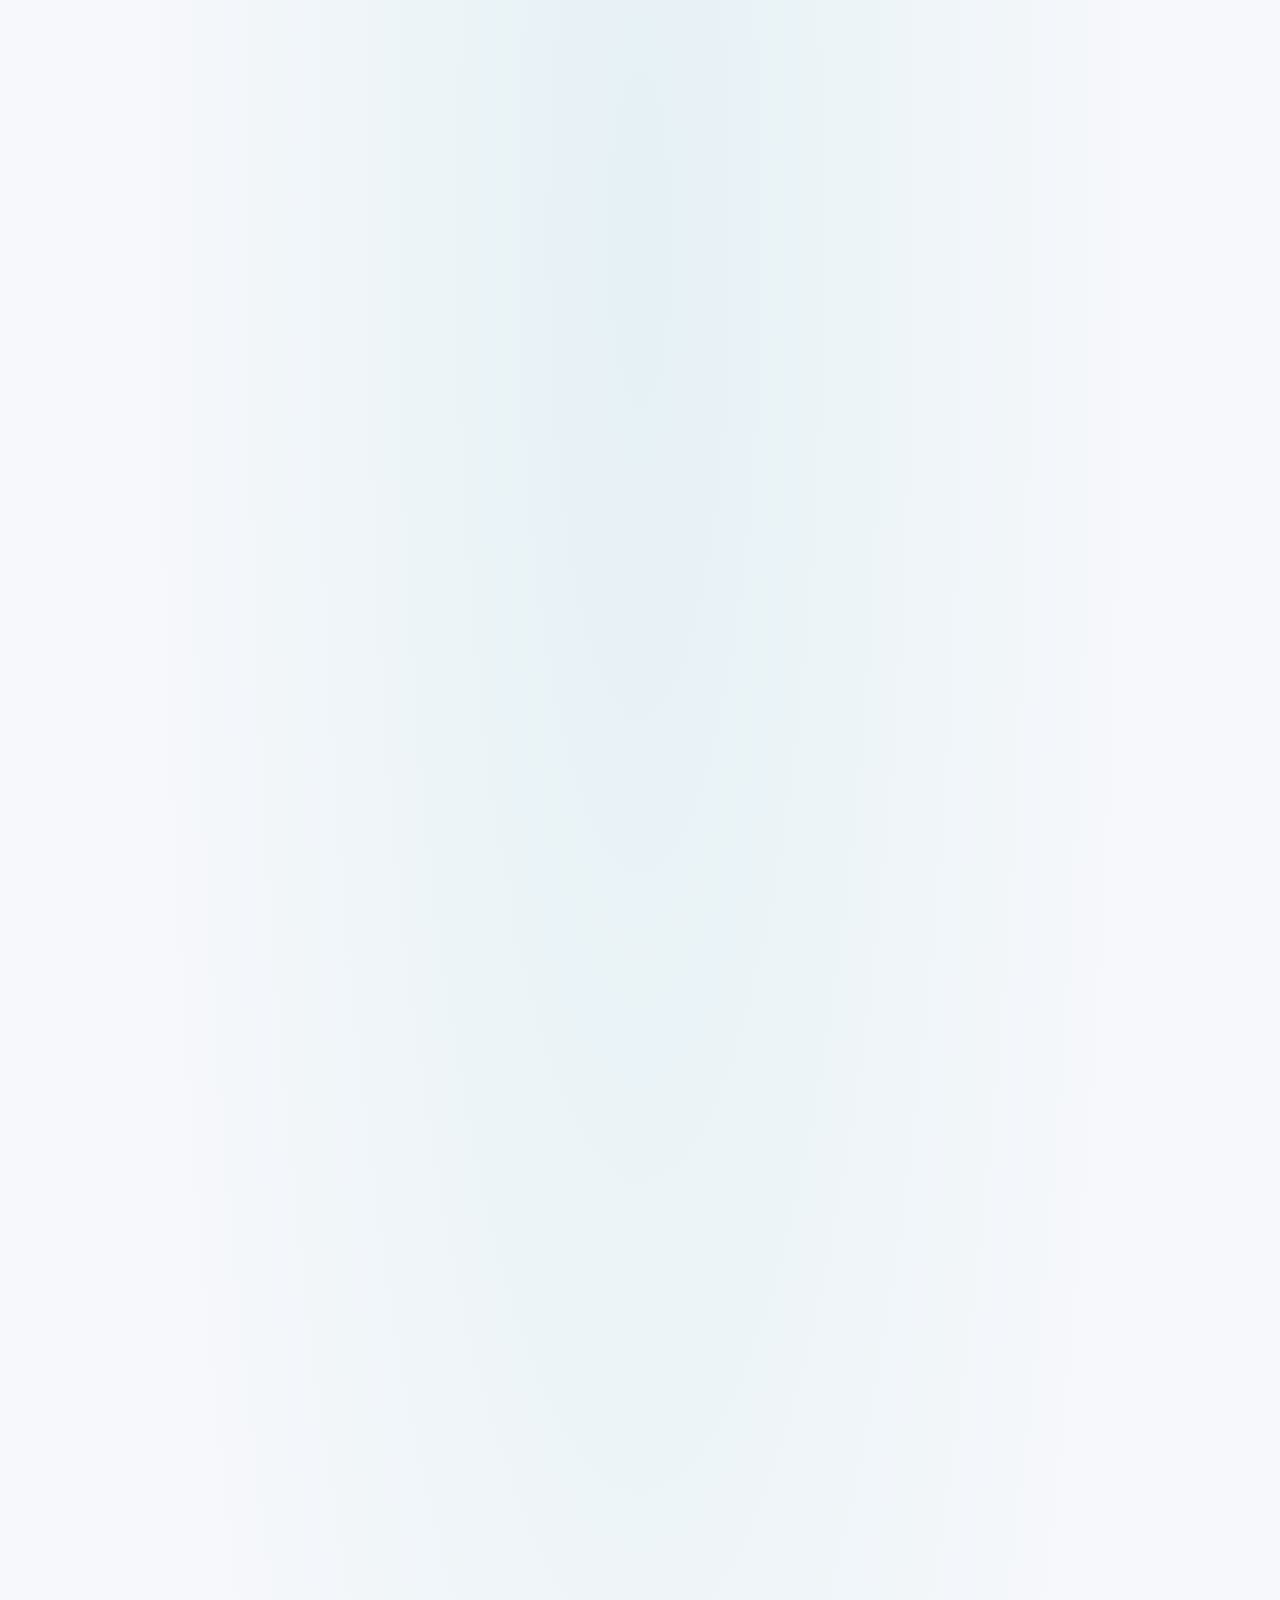
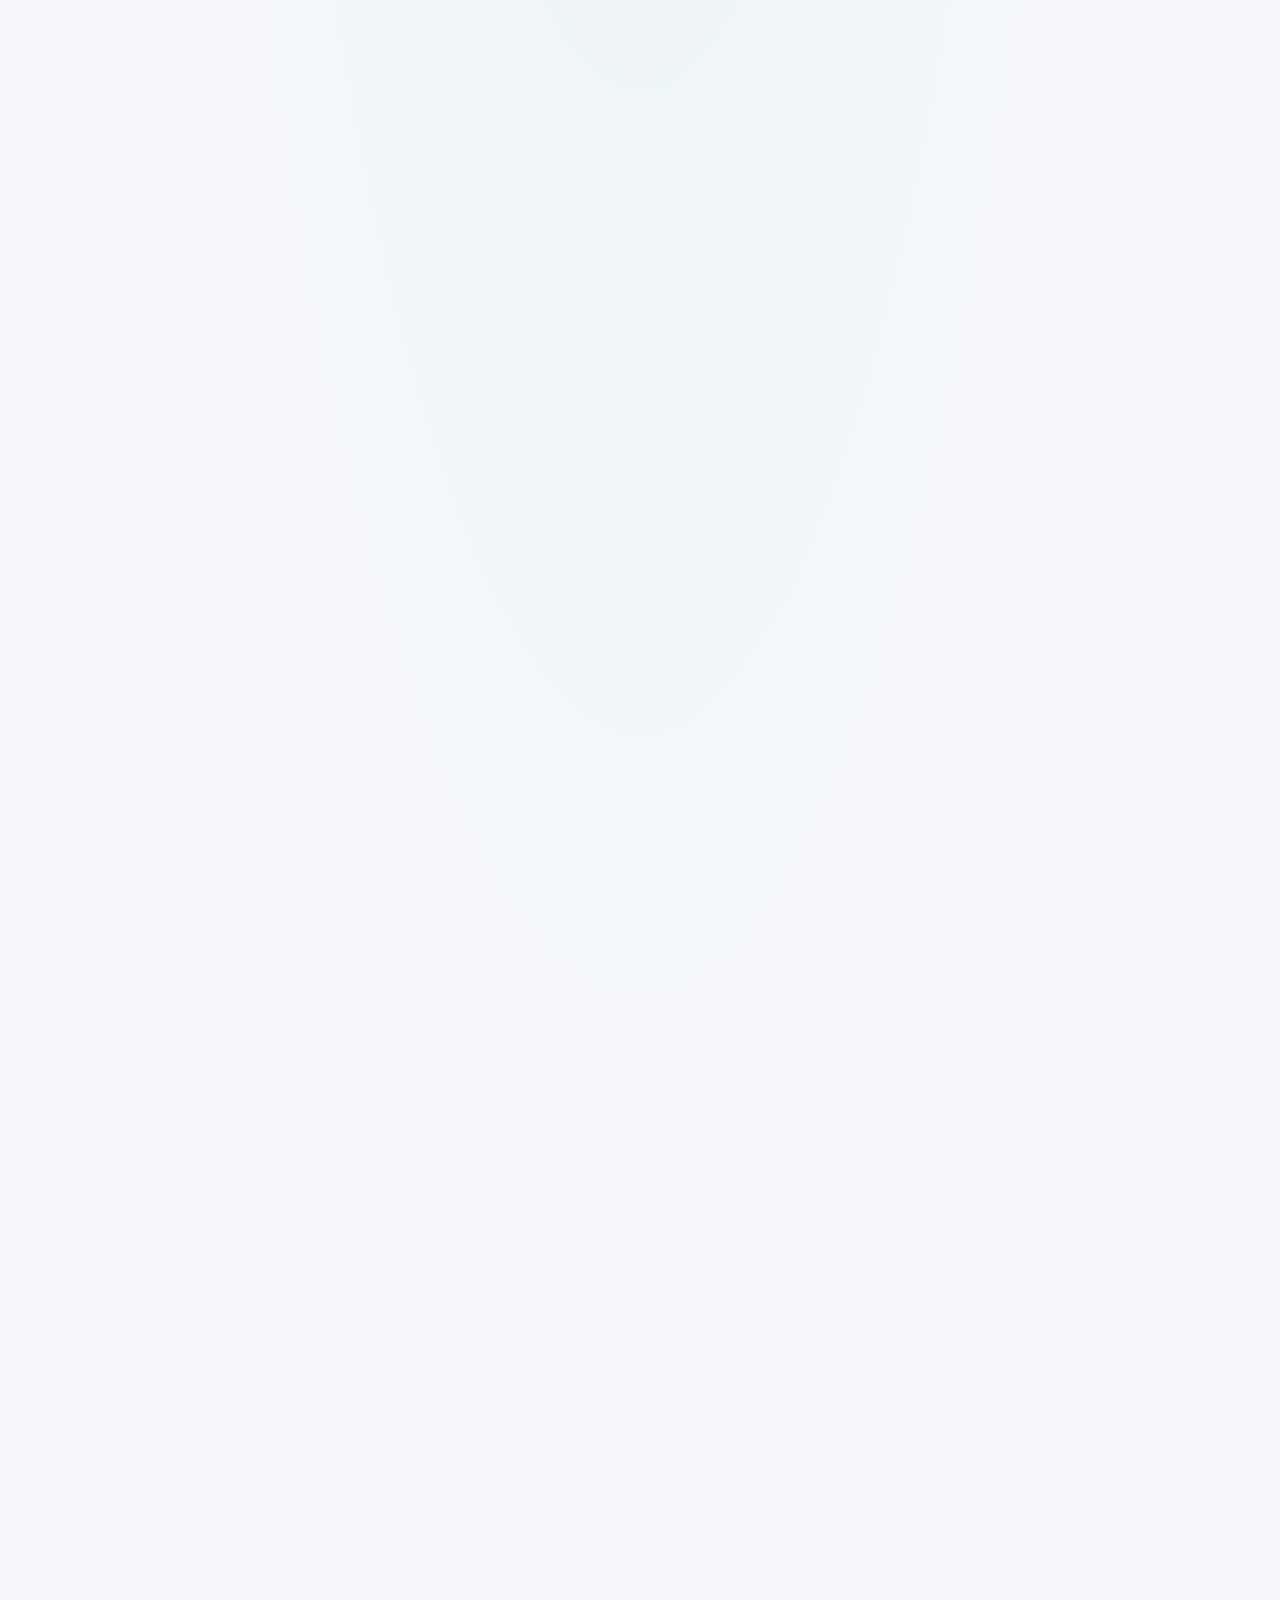
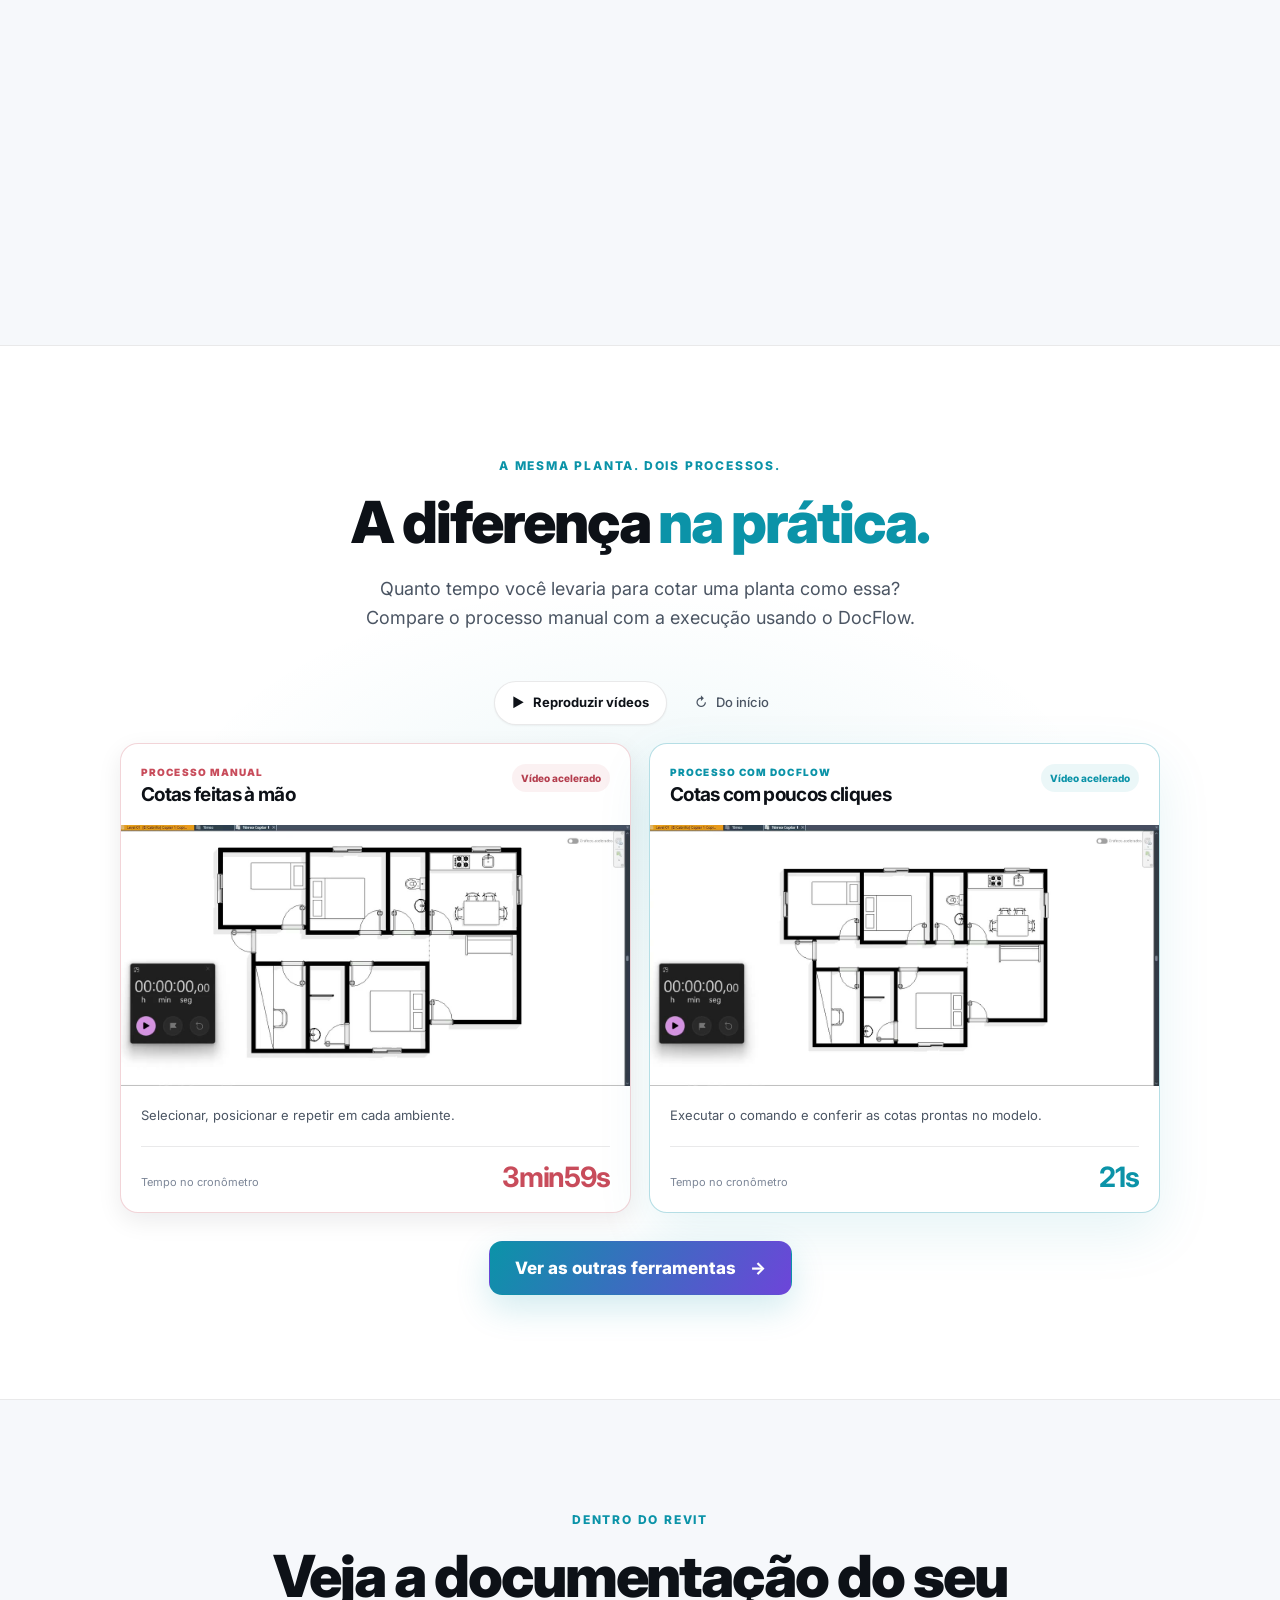
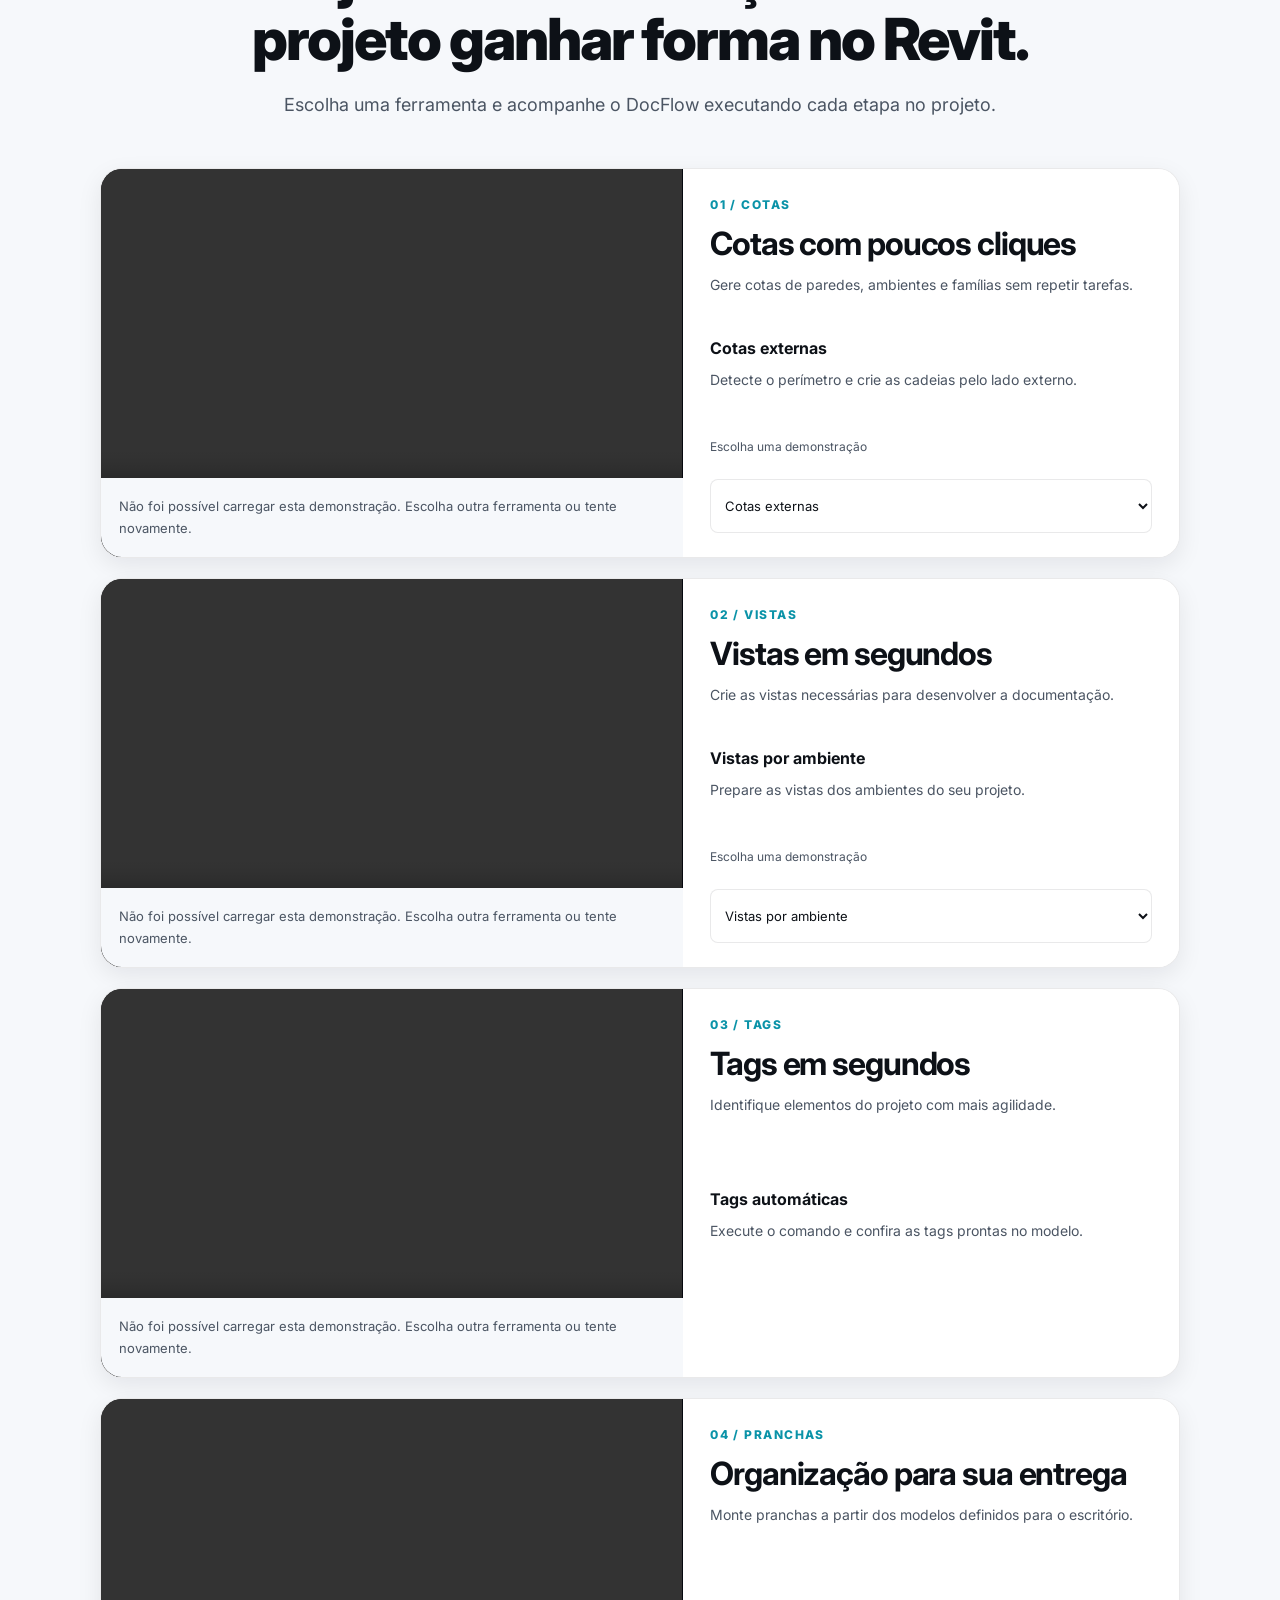
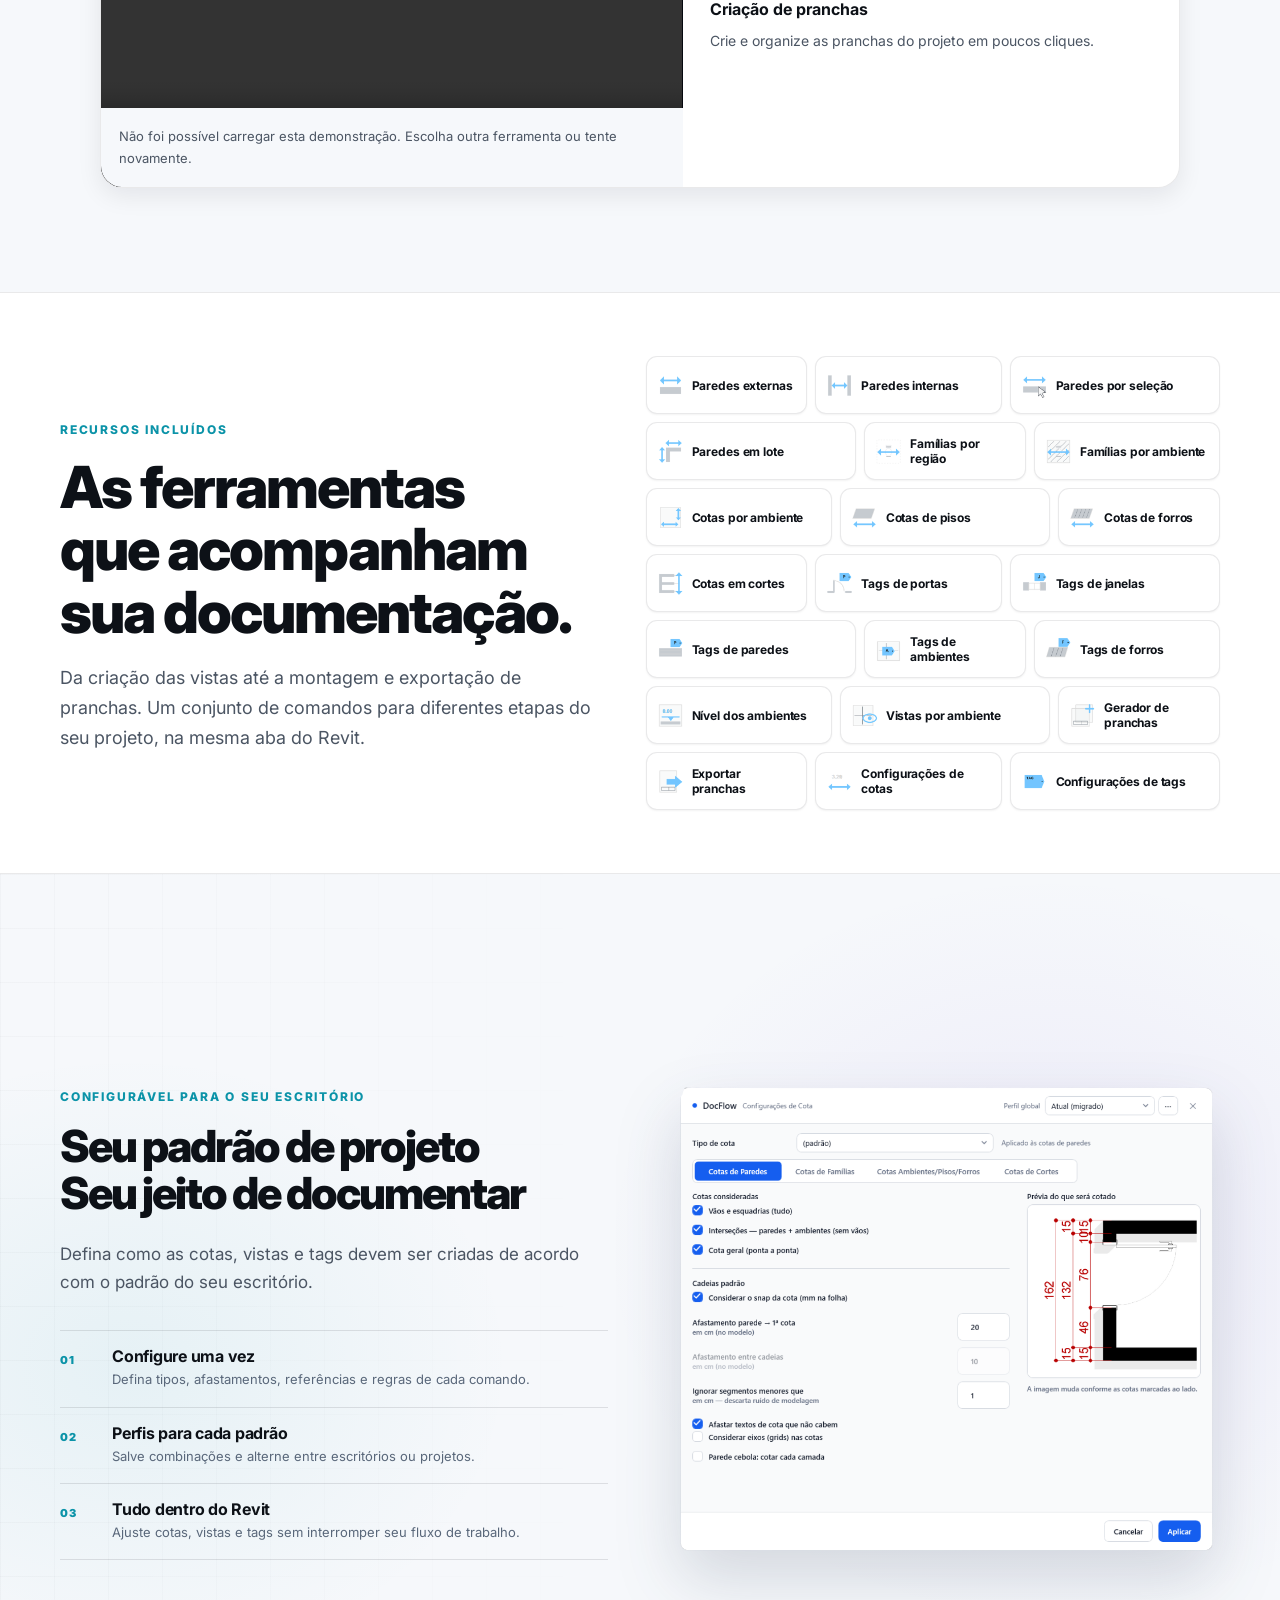
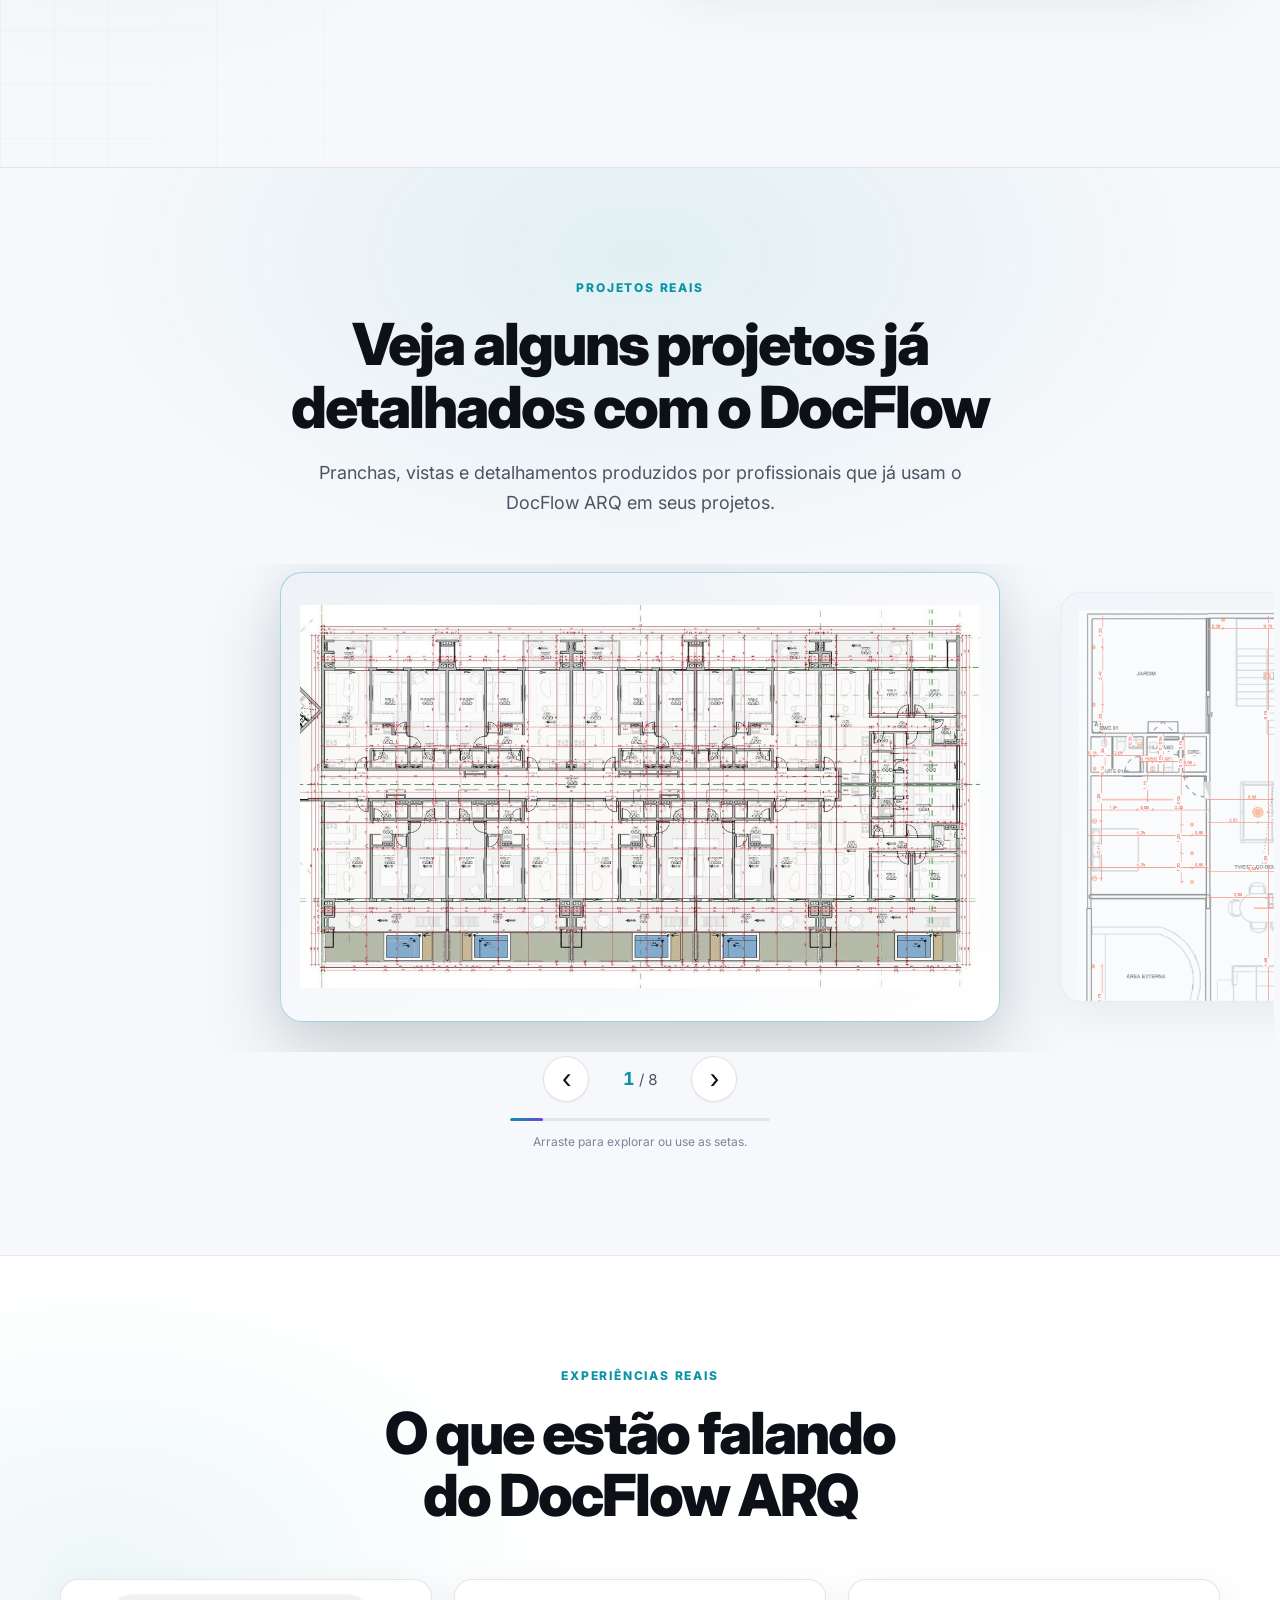
==== commit 4be823d1: "fix: remove monthly plan from DocFlow ARQ sales pages" ====
--- a/index.html
+++ b/index.html
@@ -63,7 +63,7 @@
             <li><svg class="benefit-icon benefit-growth" viewBox="0 0 32 32" fill="none" stroke="currentColor" stroke-width="1.8" stroke-linecap="round" stroke-linejoin="round" aria-hidden="true"><path class="growth-axes" d="M4 5v23h24"/><path class="growth-line" pathLength="1" d="m8 23 6-8 5 4 9-12"/><path class="growth-tip" d="M21 7h7v7"/></svg><span>Ganhe tempo para projetar e focar no que realmente importa.</span></li>
           </ul>
           <div class="hero-actions">
-            <a class="button button-primary" href="#planos">Conhecer os planos</a>
+            <a class="button button-primary" href="#planos">Conhecer o plano anual</a>
           </div>
         </div>
       </div>
@@ -400,19 +400,14 @@
     <section class="section pricing-section" id="planos">
       <div class="container pricing-container">
         <div class="section-heading center-heading pricing-heading">
-          <span class="eyebrow">Escolha seu plano</span>
+          <span class="eyebrow">Plano anual</span>
           <h2>Leve o DocFlow para os seus próximos projetos.</h2>
-          <p>Os dois planos incluem todas as ferramentas do DocFlow ARQ, atualizações e atendimento durante a assinatura.</p>
-        </div>
-
-        <div class="launch-plan-switch" data-launch-plan-switch role="group" aria-label="Escolha o período da assinatura">
-          <button type="button" data-launch-plan="anual" aria-pressed="true">Anual</button>
-          <button type="button" data-launch-plan="mensal" aria-pressed="false">Mensal</button>
+          <p>O plano anual inclui todas as ferramentas do DocFlow ARQ, atualizações e atendimento durante a assinatura.</p>
         </div>
 
         <div class="pricing-options launch-pricing-options">
           <article class="price-card price-featured launch-price-card" data-launch-price-card data-plan-active="anual">
-            <span class="best-badge"><strong data-launch-badge>R$ 200 OFF - MAIS VANTAJOSO</strong></span>
+            <span class="best-badge"><strong data-launch-badge>Plano anual</strong></span>
             <div class="launch-price-stage" aria-live="polite">
               <span class="launch-price-kicker" data-launch-kicker>por apenas</span>
               <div class="launch-price-line"><sup>R$</sup><strong class="launch-price-value" data-launch-price>79</strong><small class="launch-price-period" data-launch-period>/ mês</small></div>
@@ -423,7 +418,7 @@
               <li>Até 2 usuários ativos por licença</li>
               <li>7 dias de garantia</li>
             </ul>
-            <a class="button button-primary" href="https://pay.hotmart.com/H107343223J?off=nemu93jc" data-launch-checkout data-anual-url="https://pay.hotmart.com/H107343223J?off=nemu93jc" data-mensal-url="https://pay.hotmart.com/H107343223J?off=eb1rgnht">Quero o plano anual — 12x de R$ 79</a>
+            <a class="button button-primary" href="https://pay.hotmart.com/H107343223J?off=nemu93jc" data-launch-checkout data-anual-url="https://pay.hotmart.com/H107343223J?off=nemu93jc">Quero o plano anual — 12x de R$ 79</a>
           </article>
         </div>
 
@@ -445,7 +440,7 @@
         <details><summary>Posso usar no padrão do meu escritório?</summary><p>Você pode ajustar as opções das ferramentas e usar modelos de organização de pranchas. Nas cotas de famílias, o resultado depende das referências disponíveis em cada família do projeto.</p></details>
         <details><summary>Preciso ficar conectado o tempo inteiro?</summary><p>A internet é necessária para ativação e revalidações periódicas da assinatura. O plugin mantém uma tolerância protegida para indisponibilidades temporárias.</p></details>
         <details><summary>O DocFlow documenta o projeto inteiro sozinho?</summary><p>Você escolhe as ferramentas e configura cada tarefa. O DocFlow ajuda a gerar cotas, vistas e pranchas; a escolha do que documentar e a revisão técnica continuam com você.</p></details>
-        <details><summary>Qual é a diferença entre os planos?</summary><p>No plano anual, você paga 12x de R$ 79 e economiza R$ 200 em comparação com 12 meses no plano mensal. No plano mensal, você paga R$ 99 por mês, sem compromisso, e pode cancelar quando quiser.</p></details>
+        <details><summary>Como funciona o plano anual?</summary><p>O plano anual custa 12x de R$ 79 e inclui acesso completo durante 1 ano, com todas as ferramentas, atualizações e atendimento durante a assinatura.</p></details>
         <details><summary>Como recebo o plugin?</summary><p>Depois da confirmação da compra, você recebe as orientações de acesso e ativa o DocFlow usando o mesmo e-mail do checkout.</p></details>
       </div>
     </section>
@@ -464,7 +459,7 @@
   <script src="lancamento/lancamento-videos.js?v=1"></script>
   <script src="vendas.js?v=53"></script>
   <script src="vendas-i18n.js?v=41"></script>
-  <script src="lancamento/lancamento.js?v=6"></script>
-  <script src="lancamento/lancamento-i18n.js?v=7"></script>
+  <script src="lancamento/lancamento.js?v=7"></script>
+  <script src="lancamento/lancamento-i18n.js?v=8"></script>
 </body>
 </html>
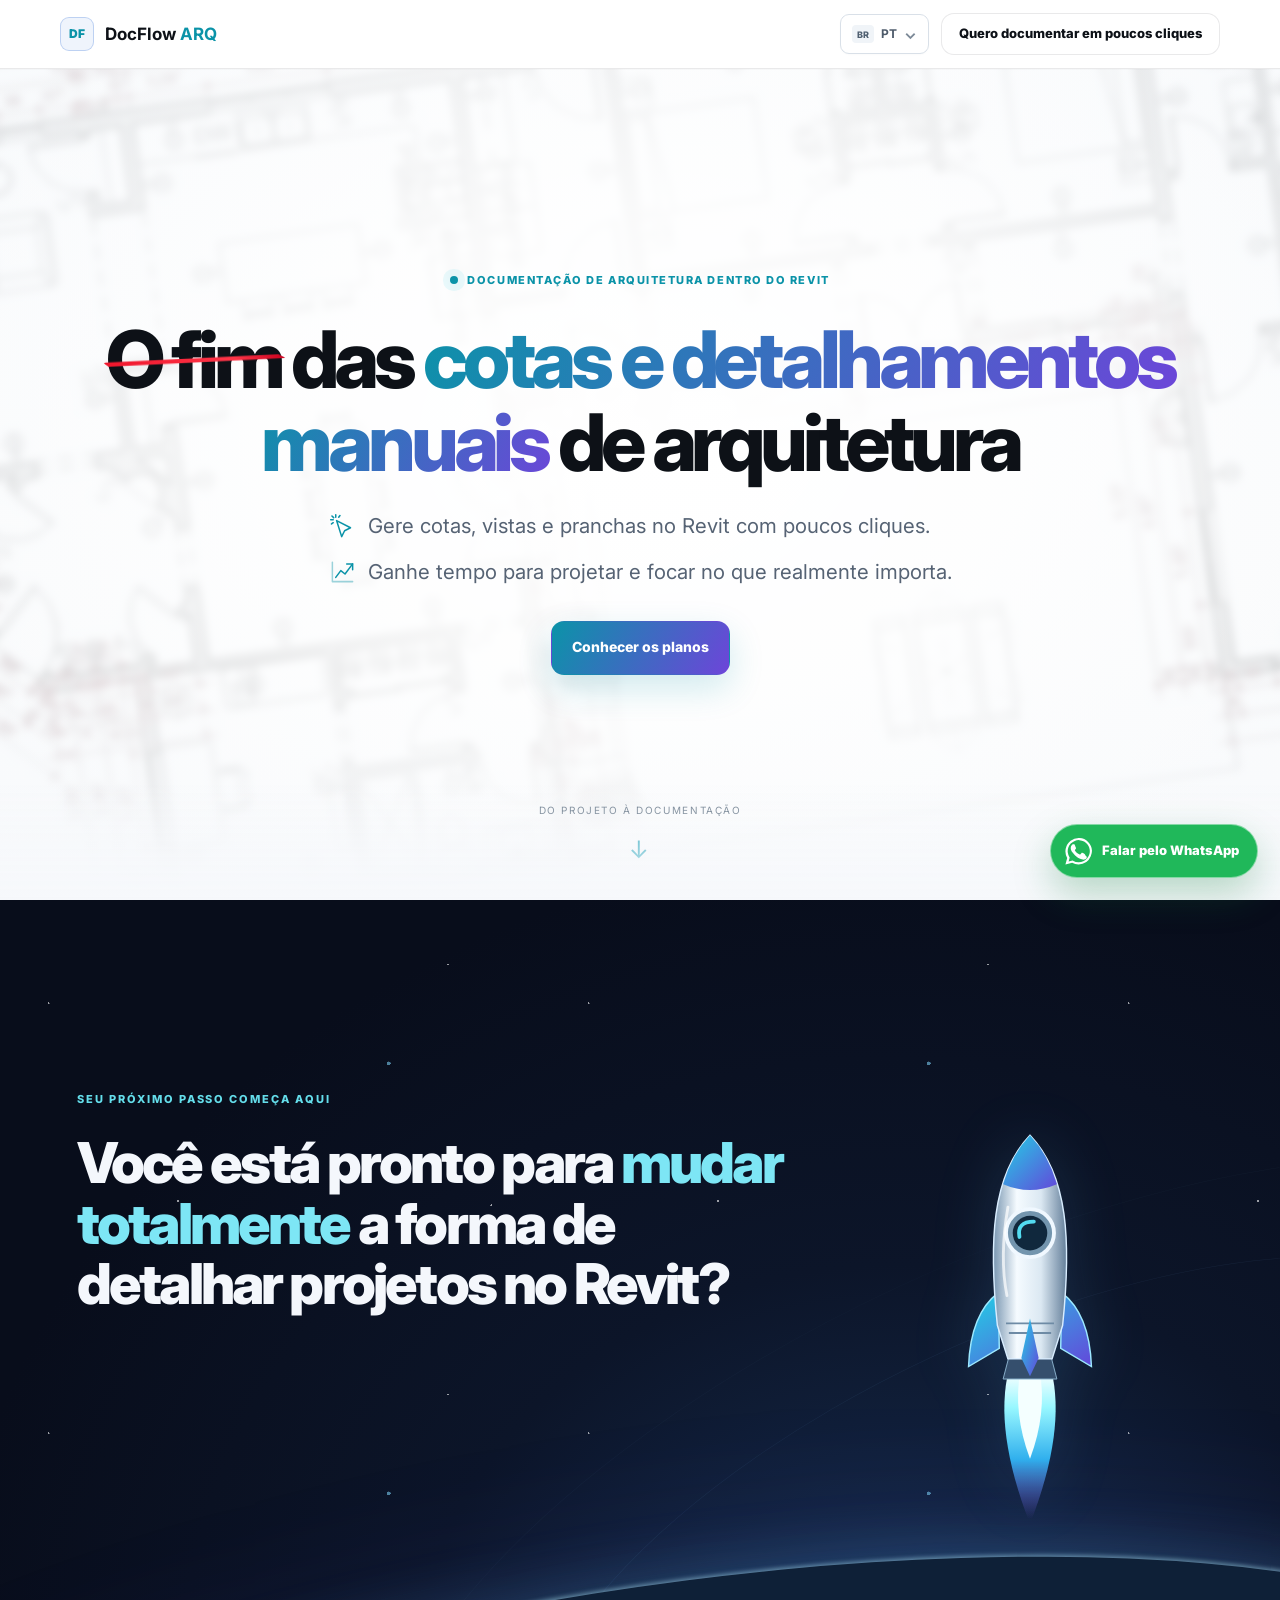
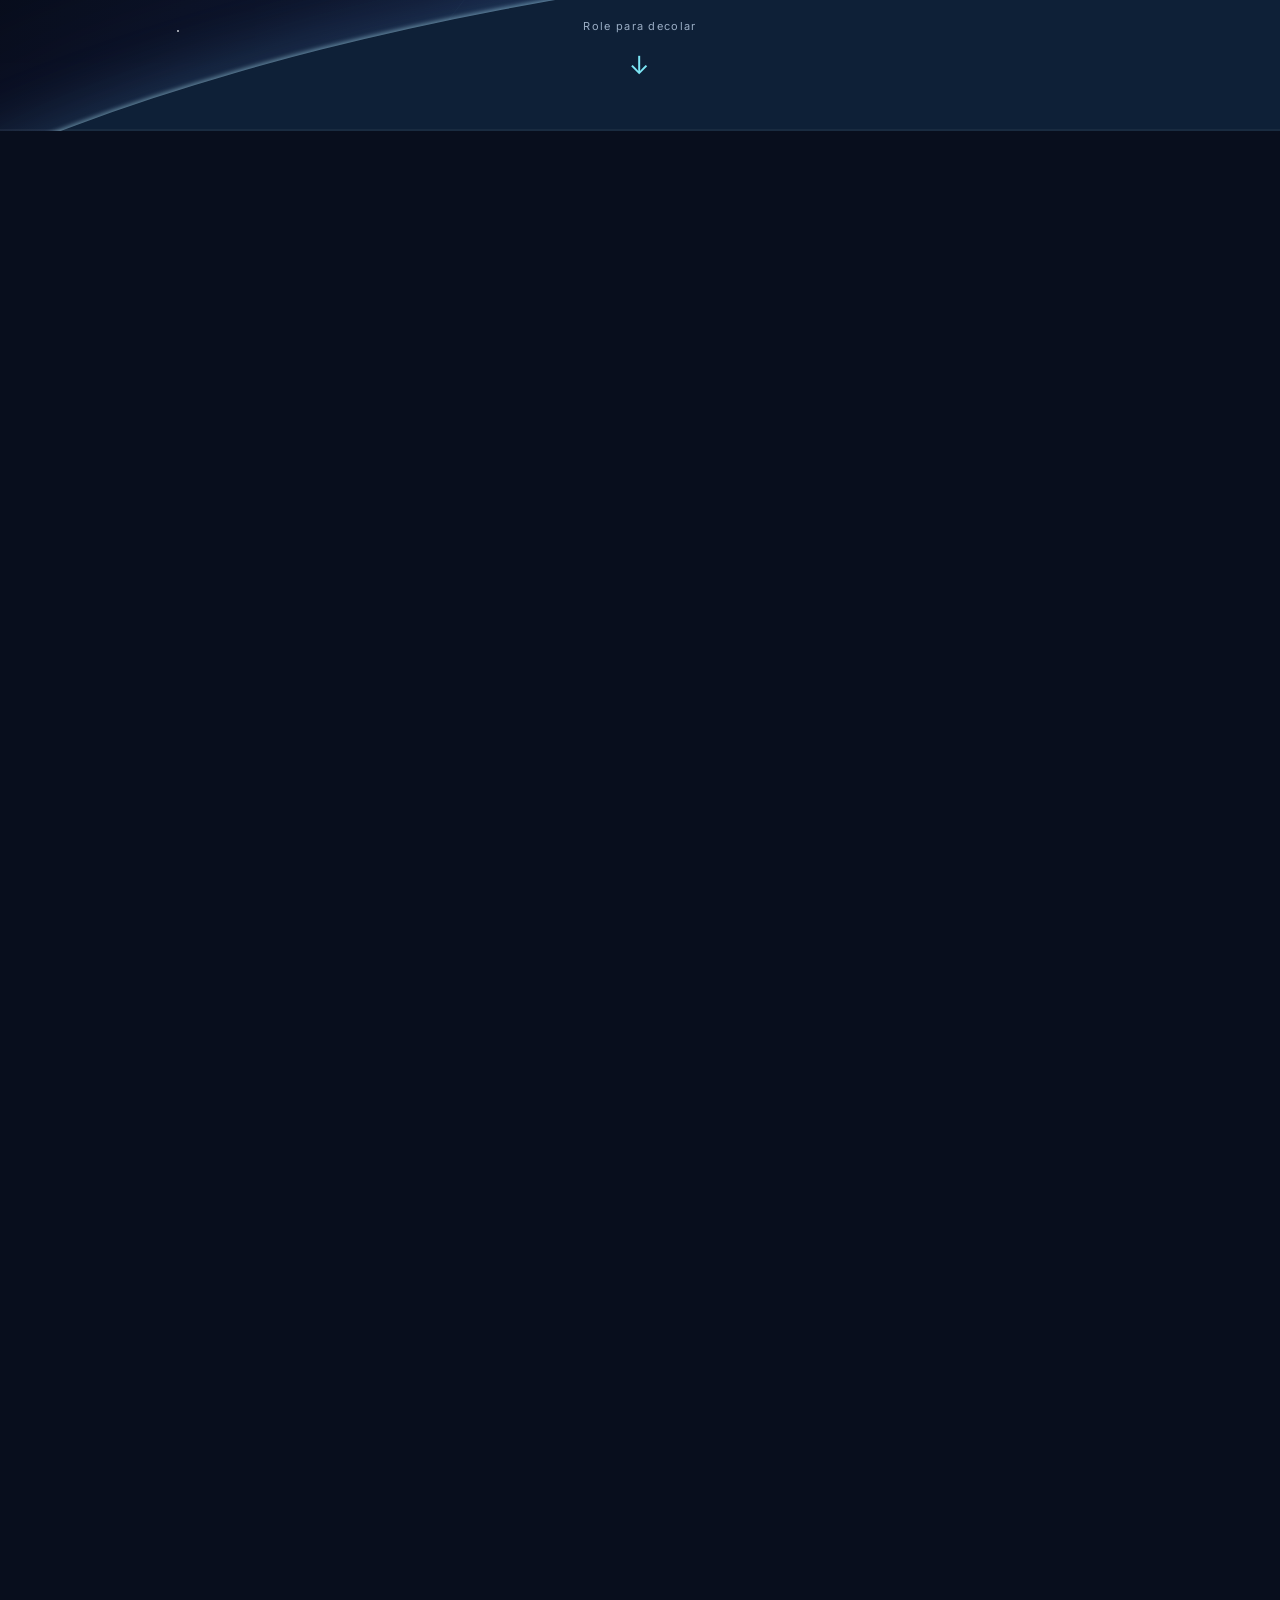
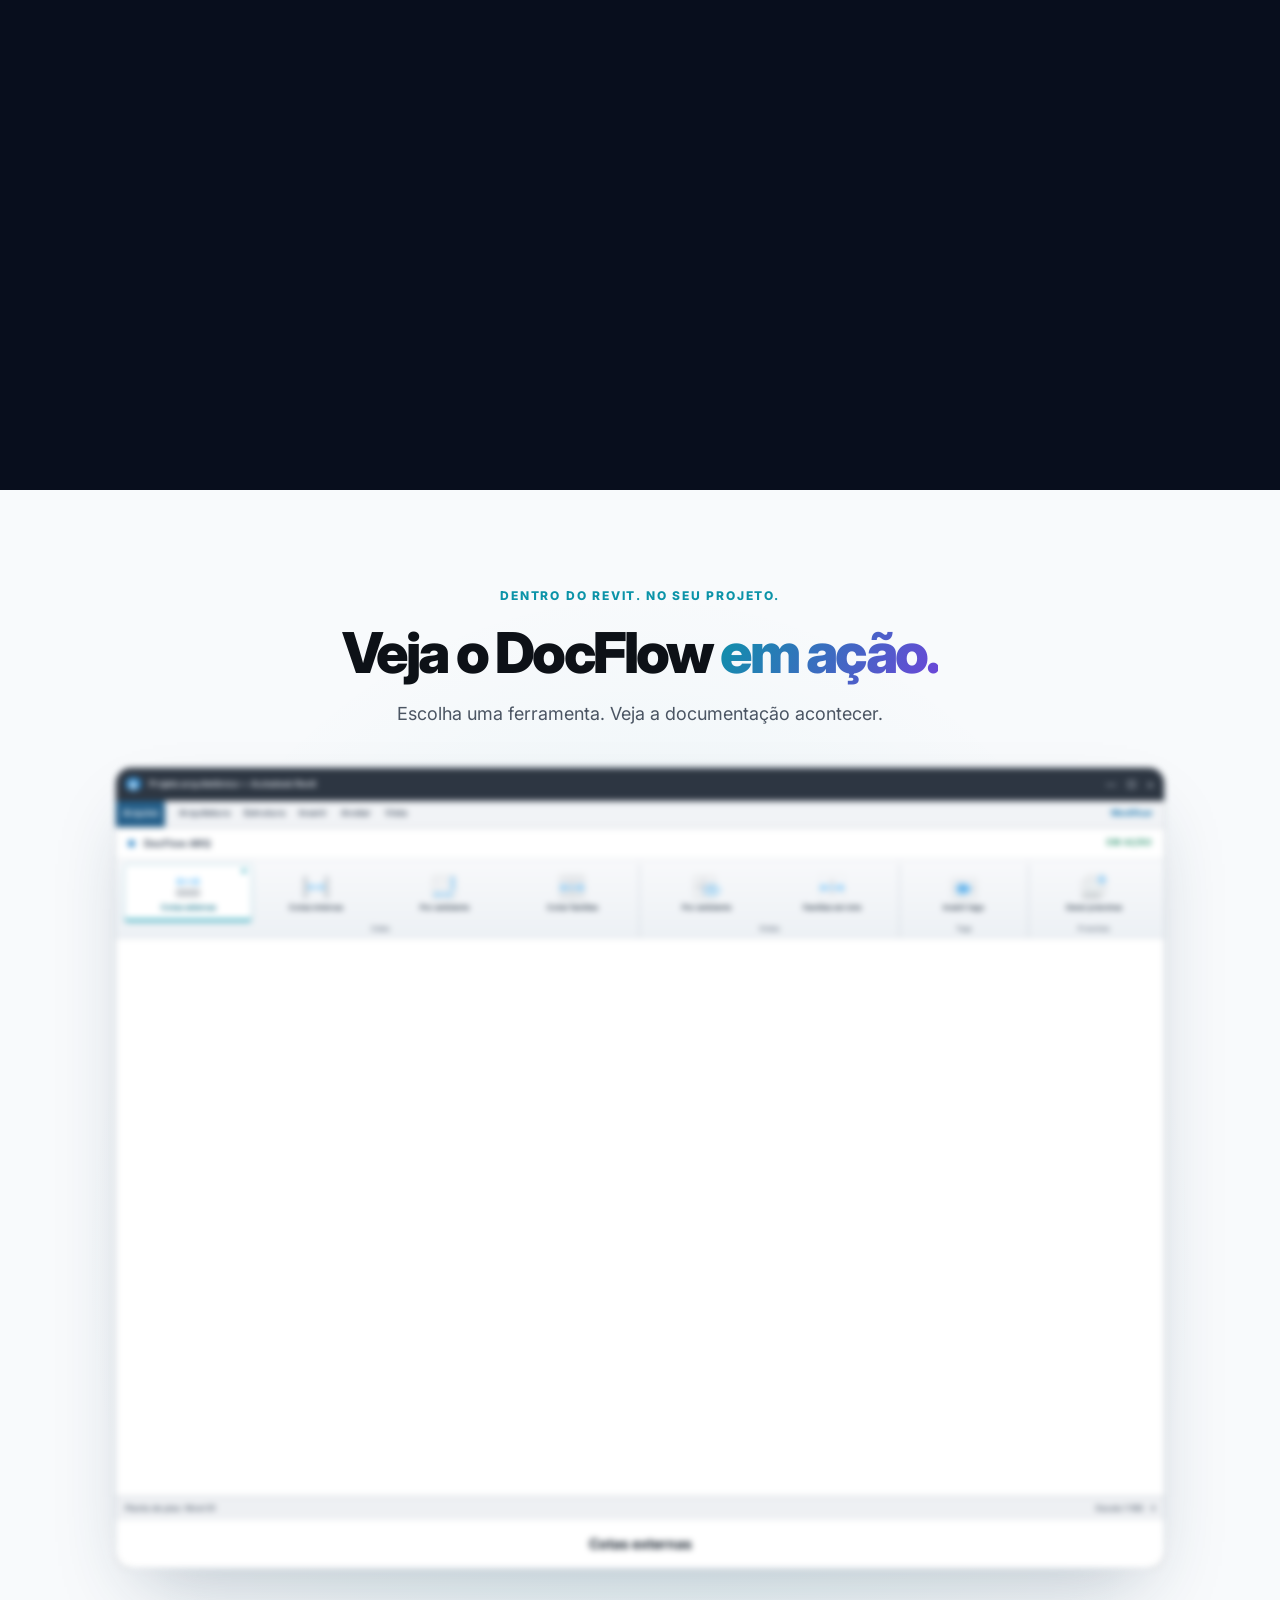
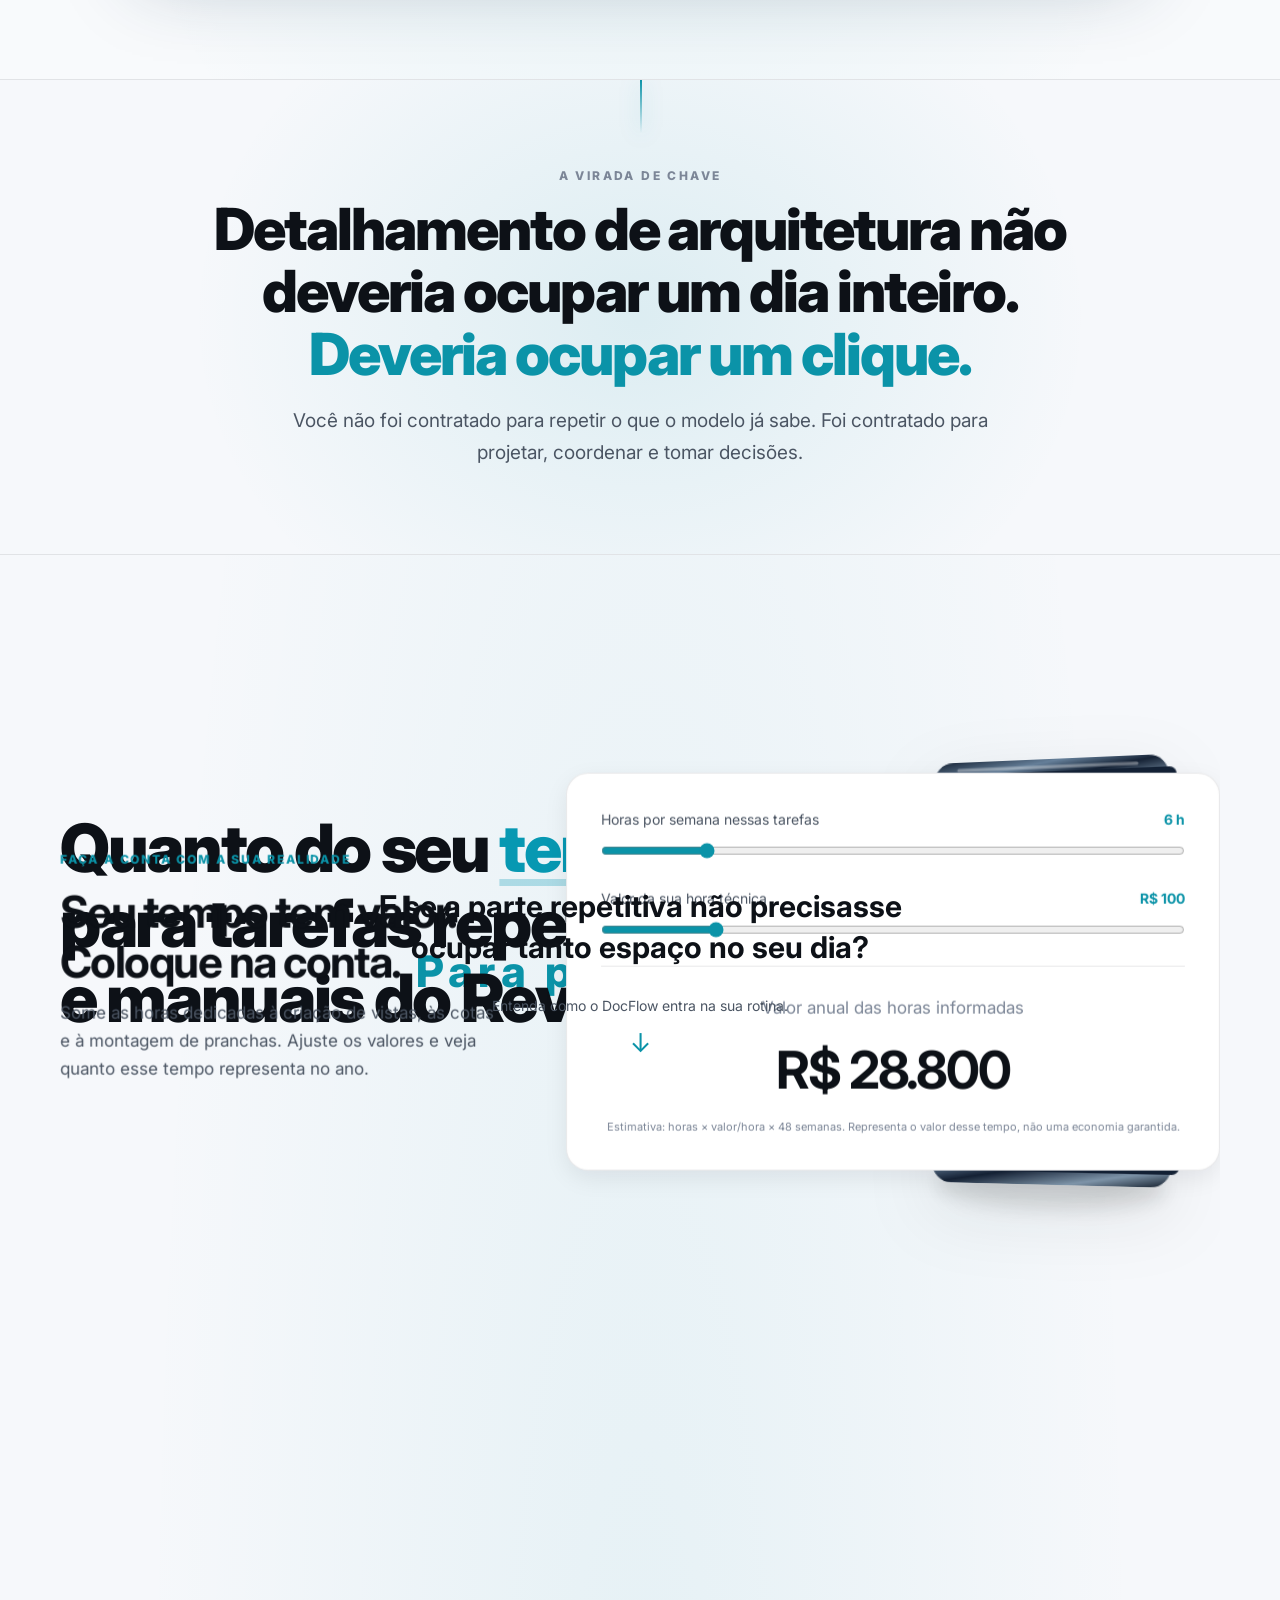
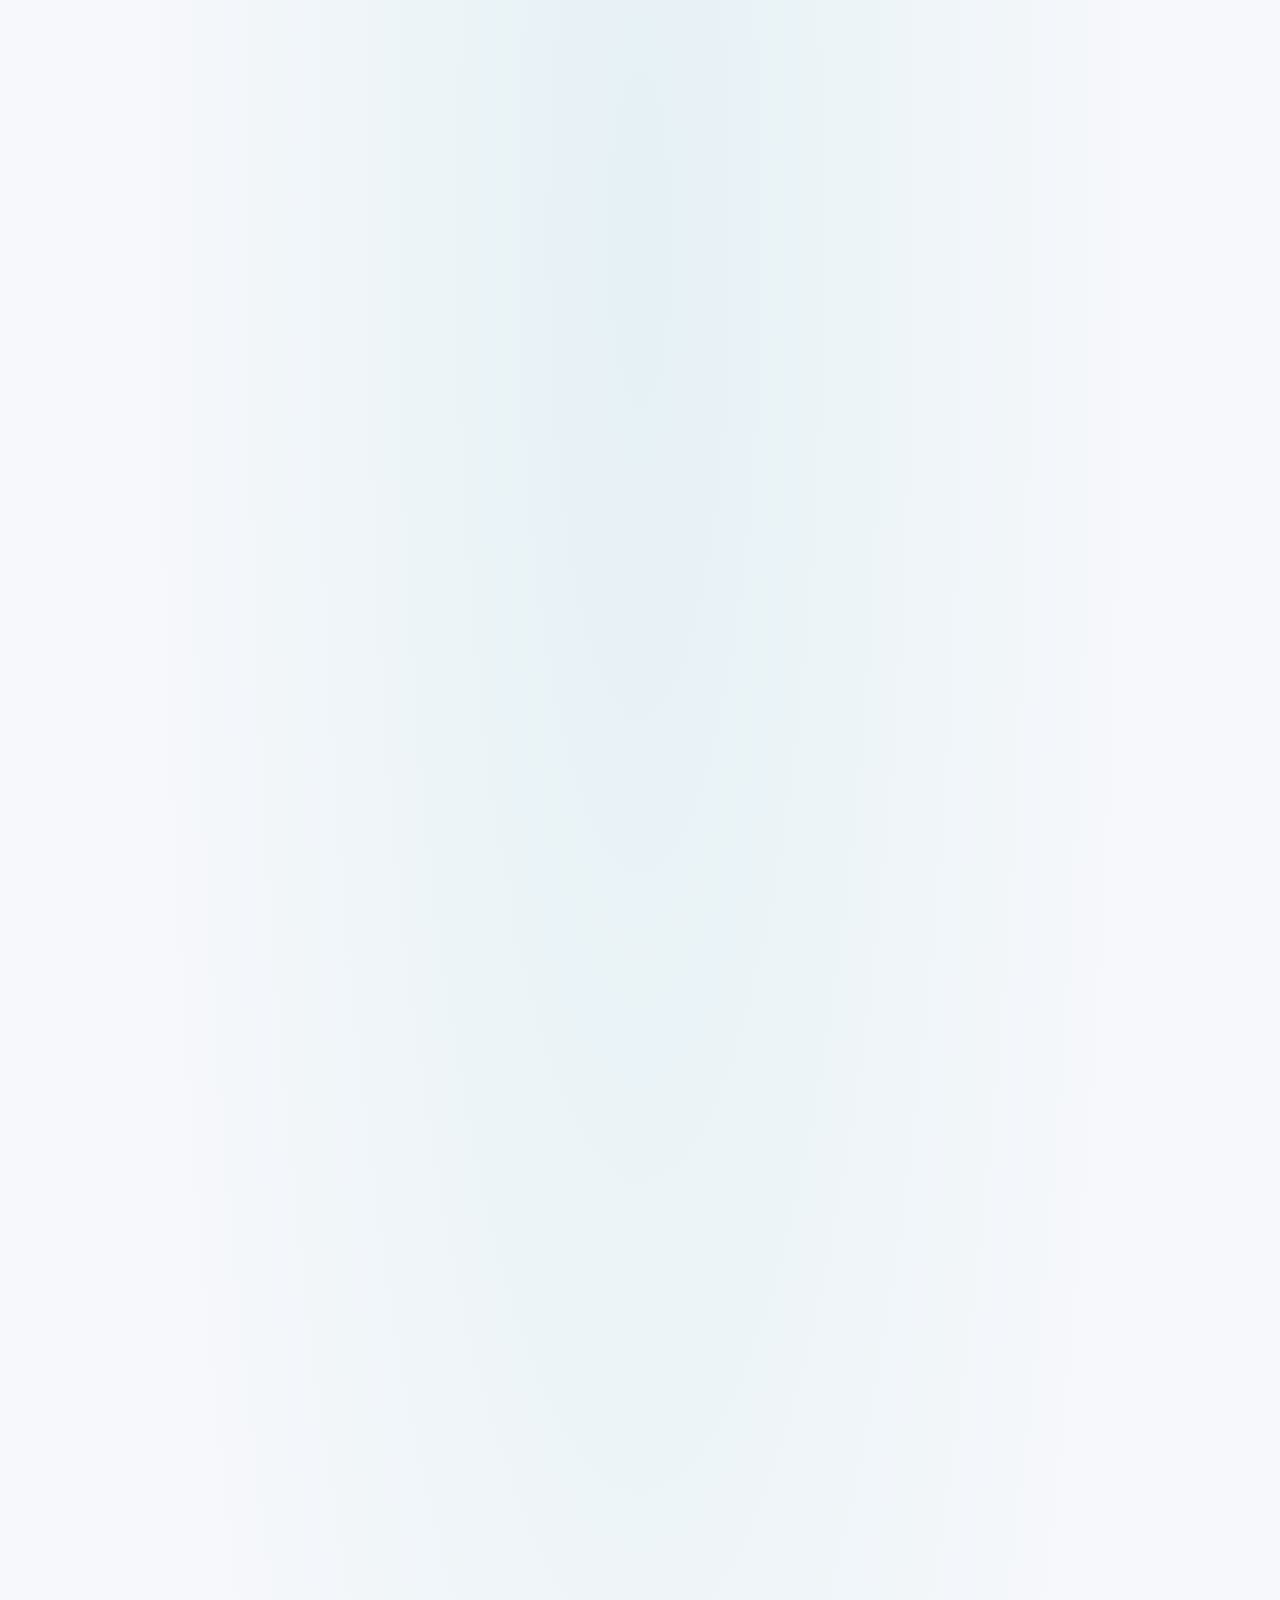
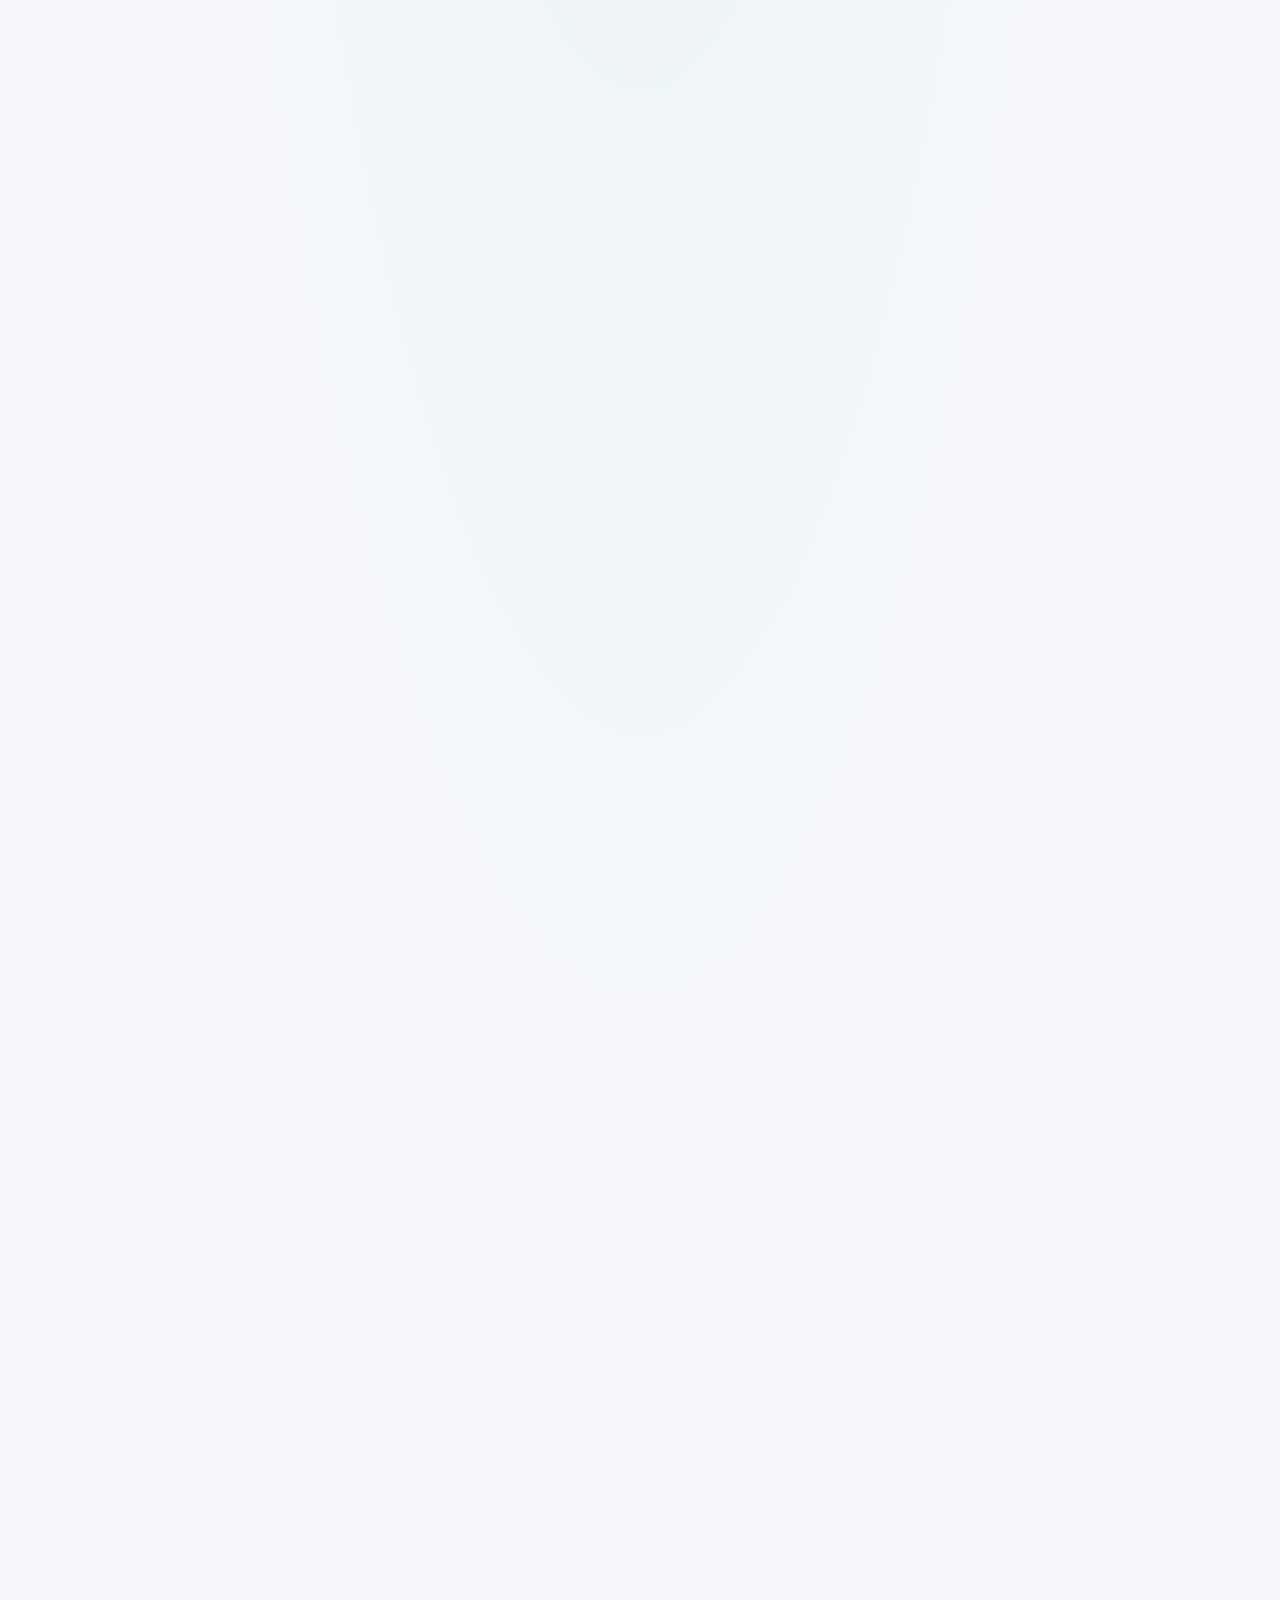
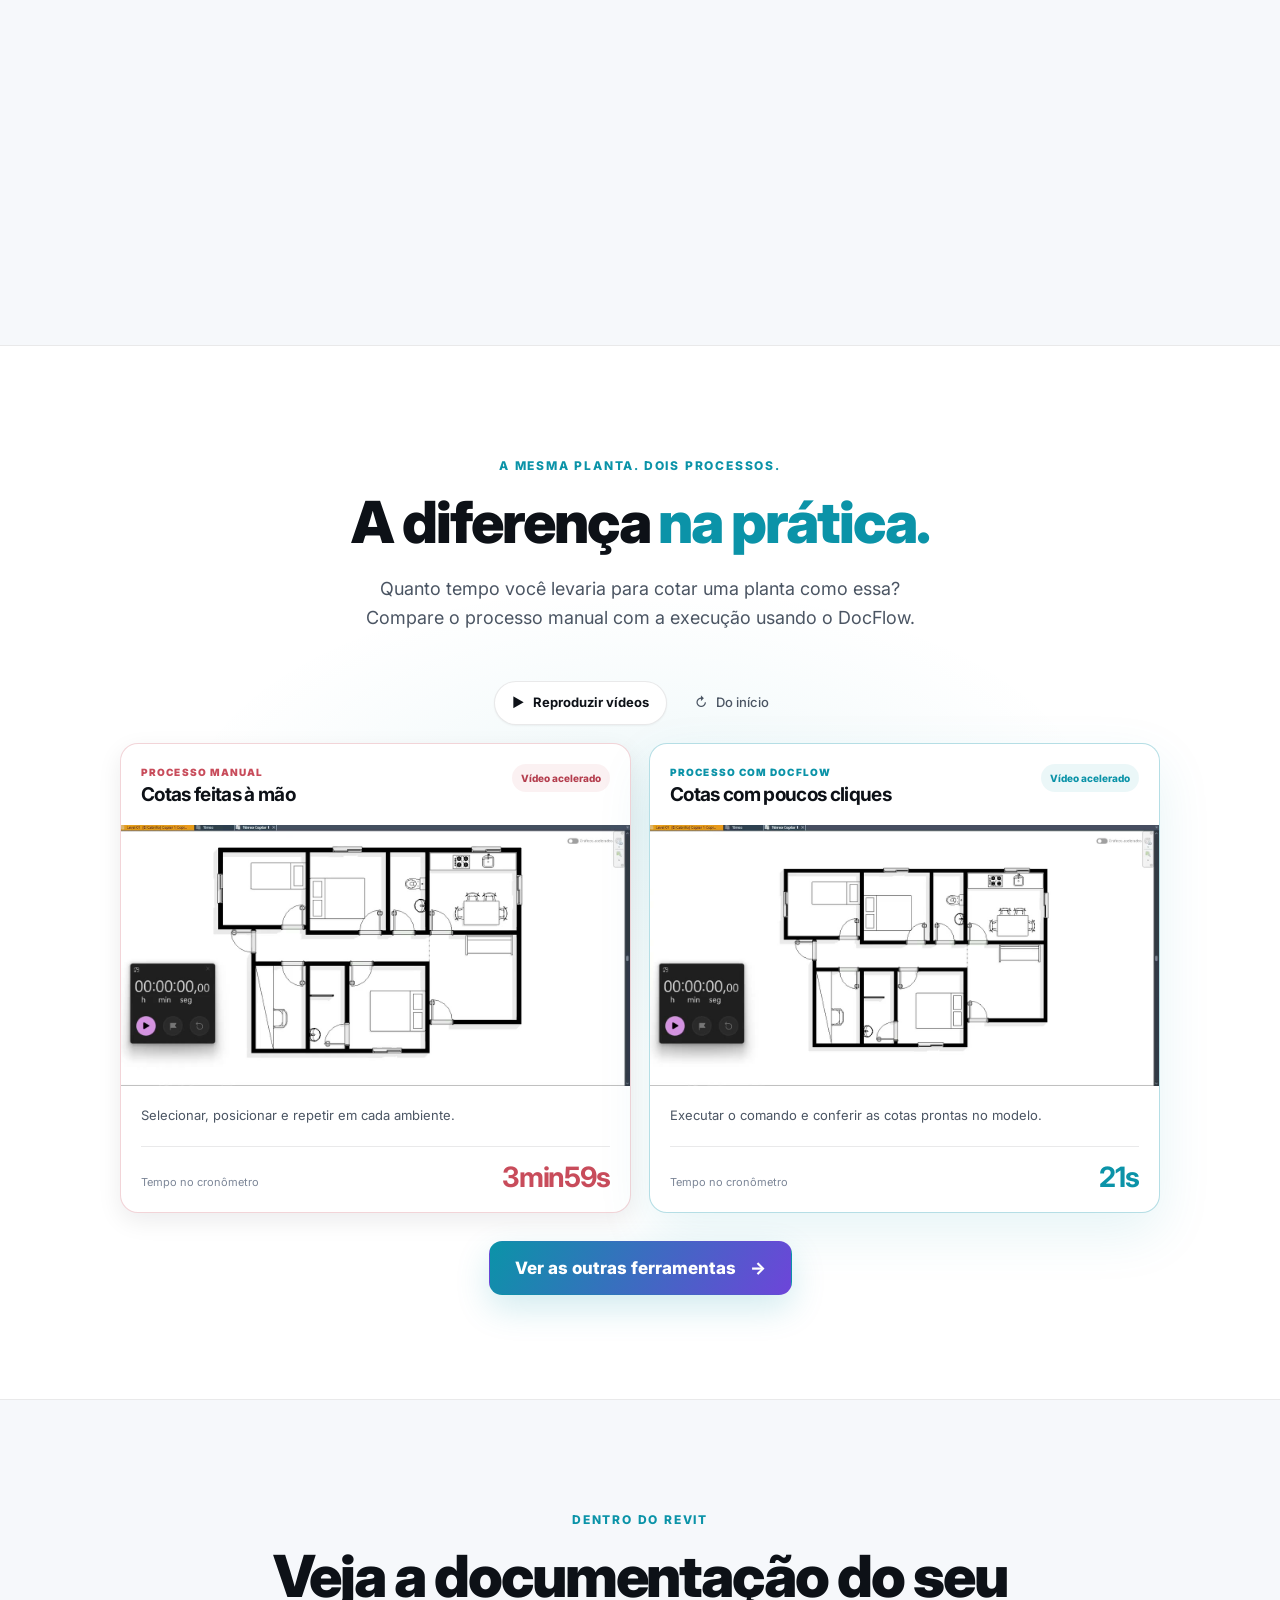
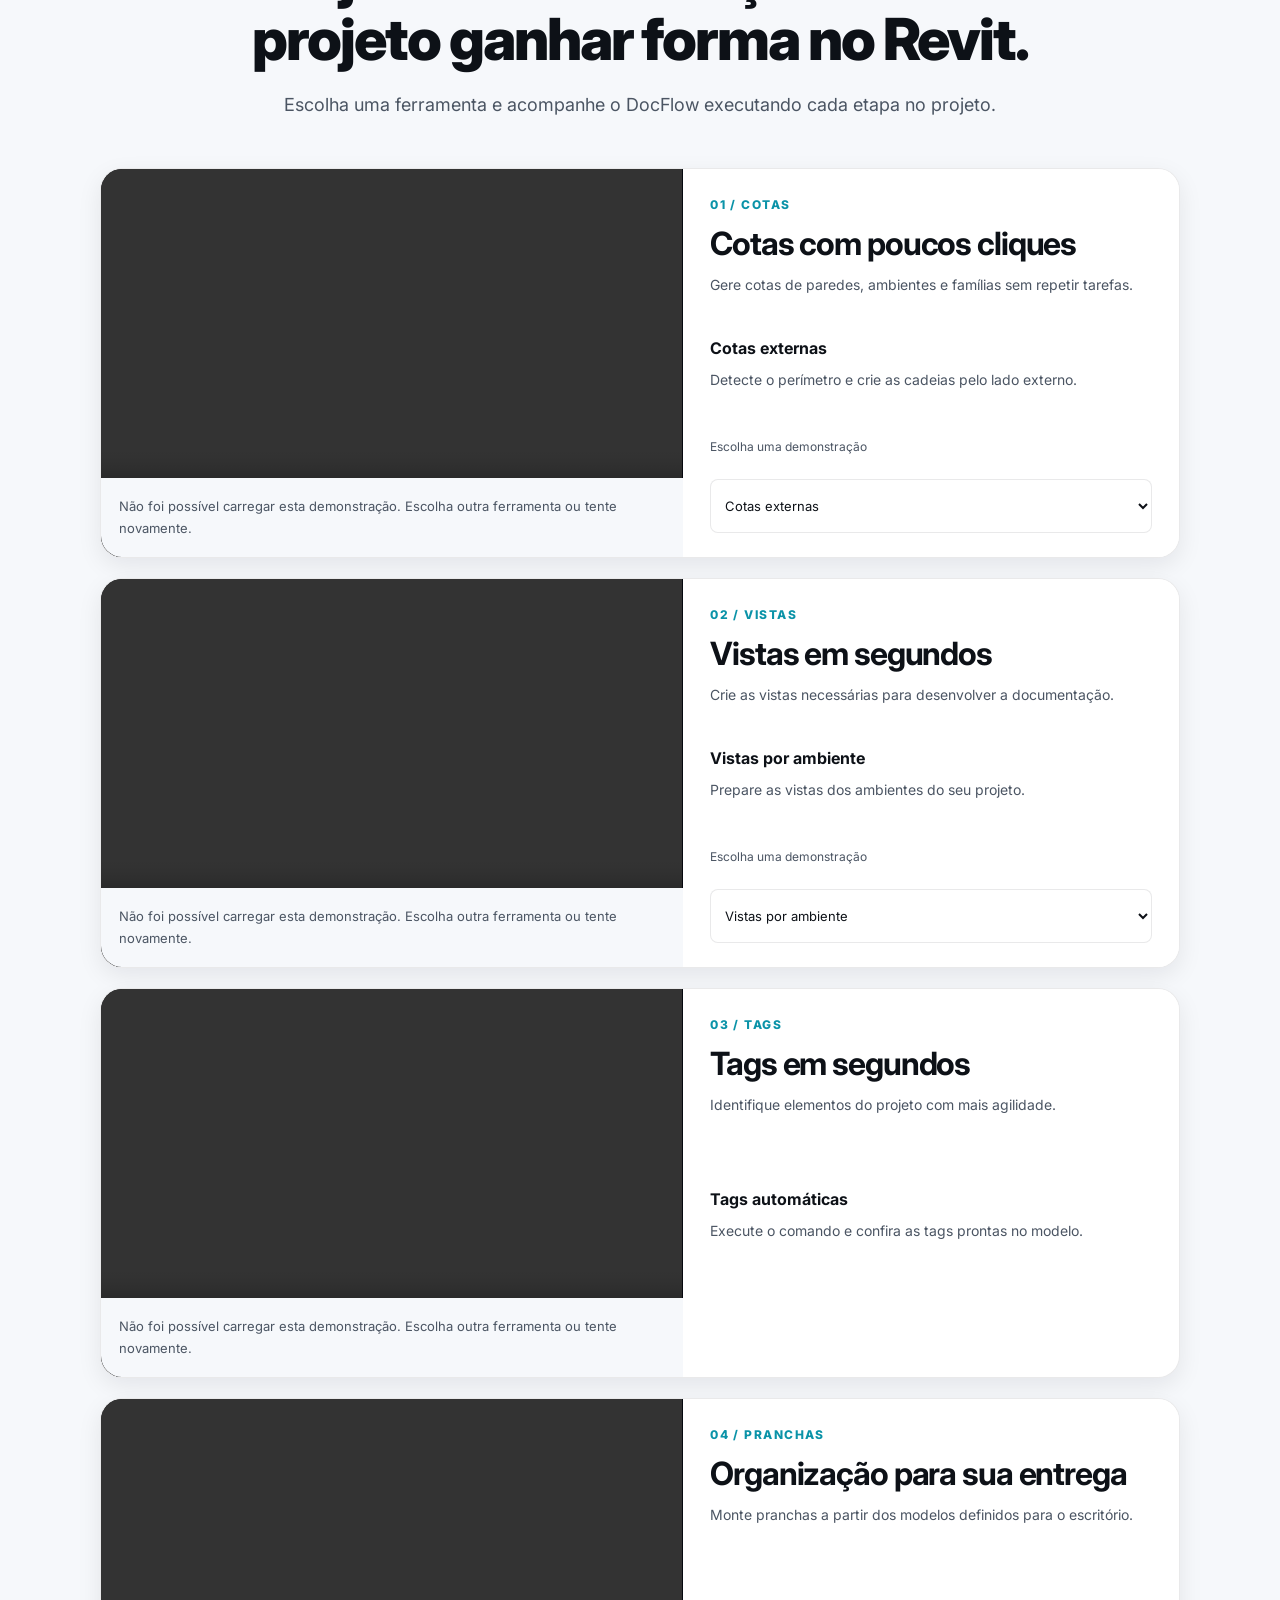
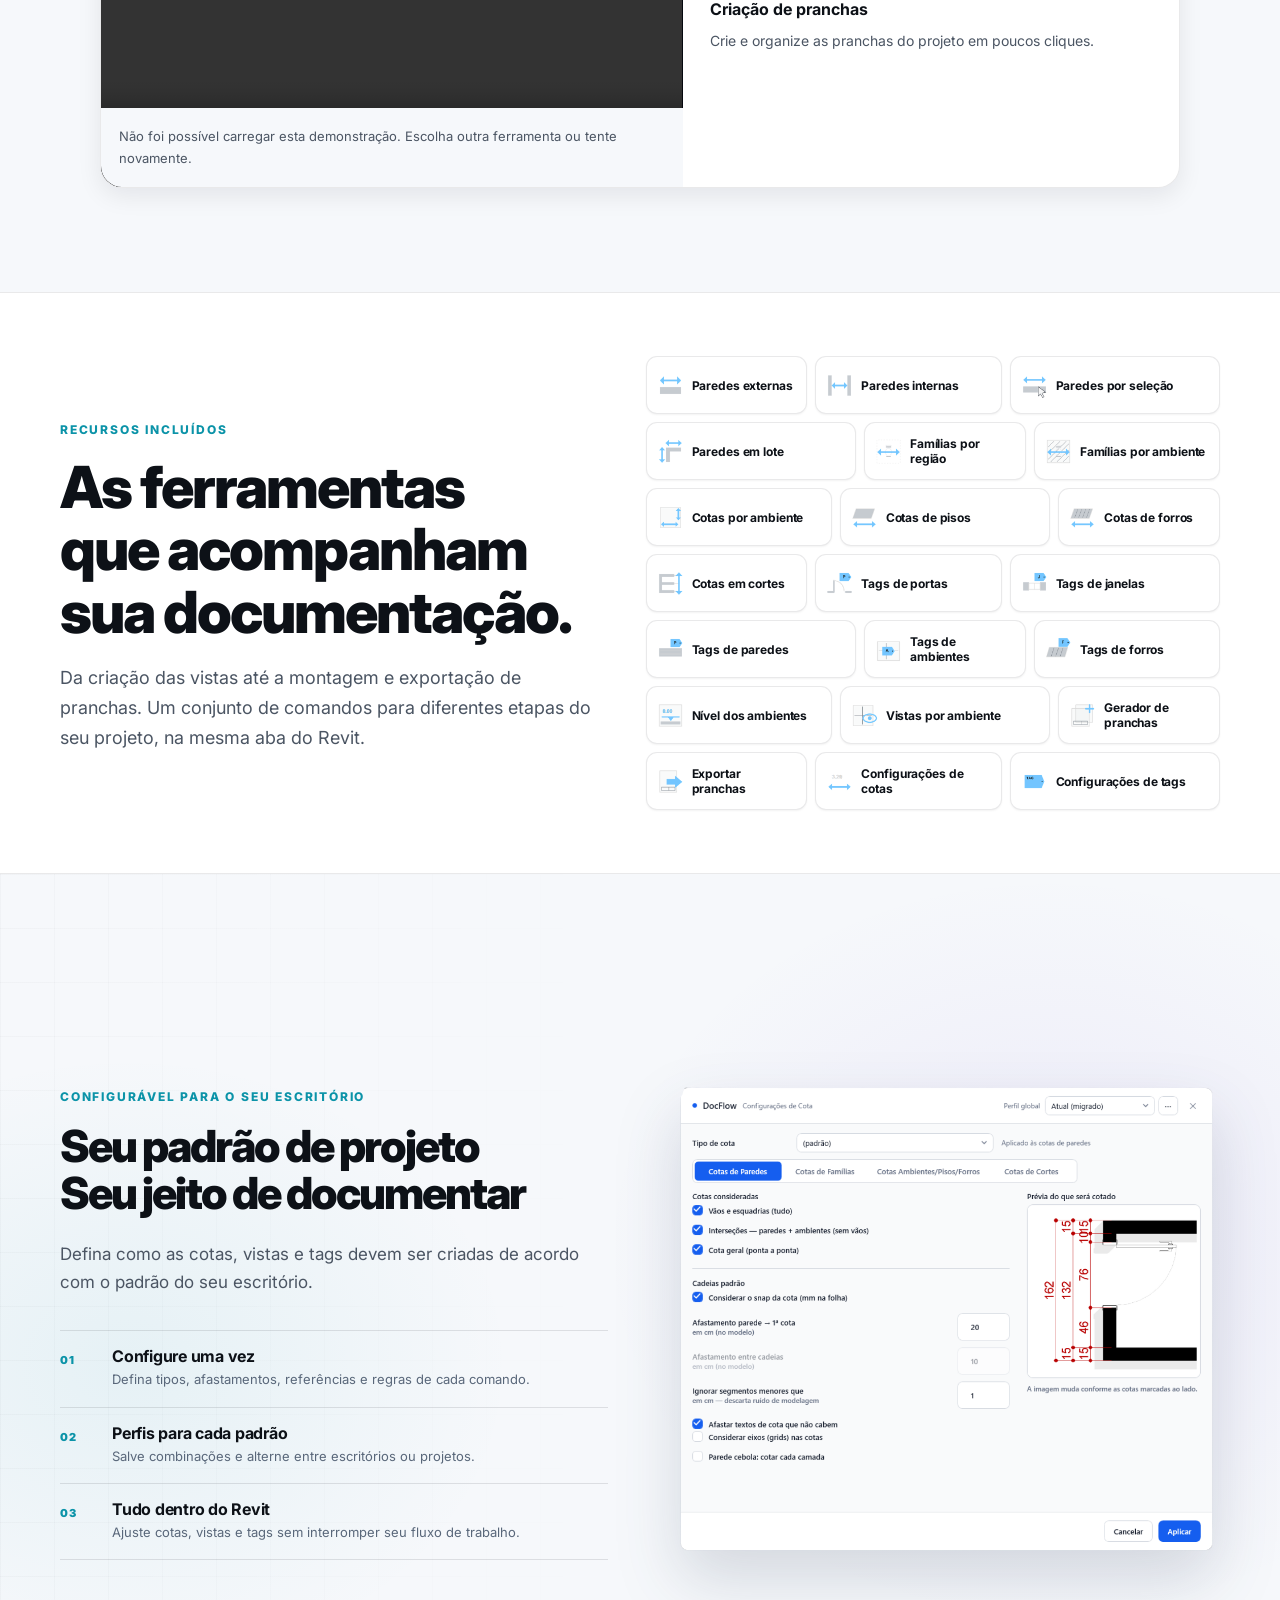
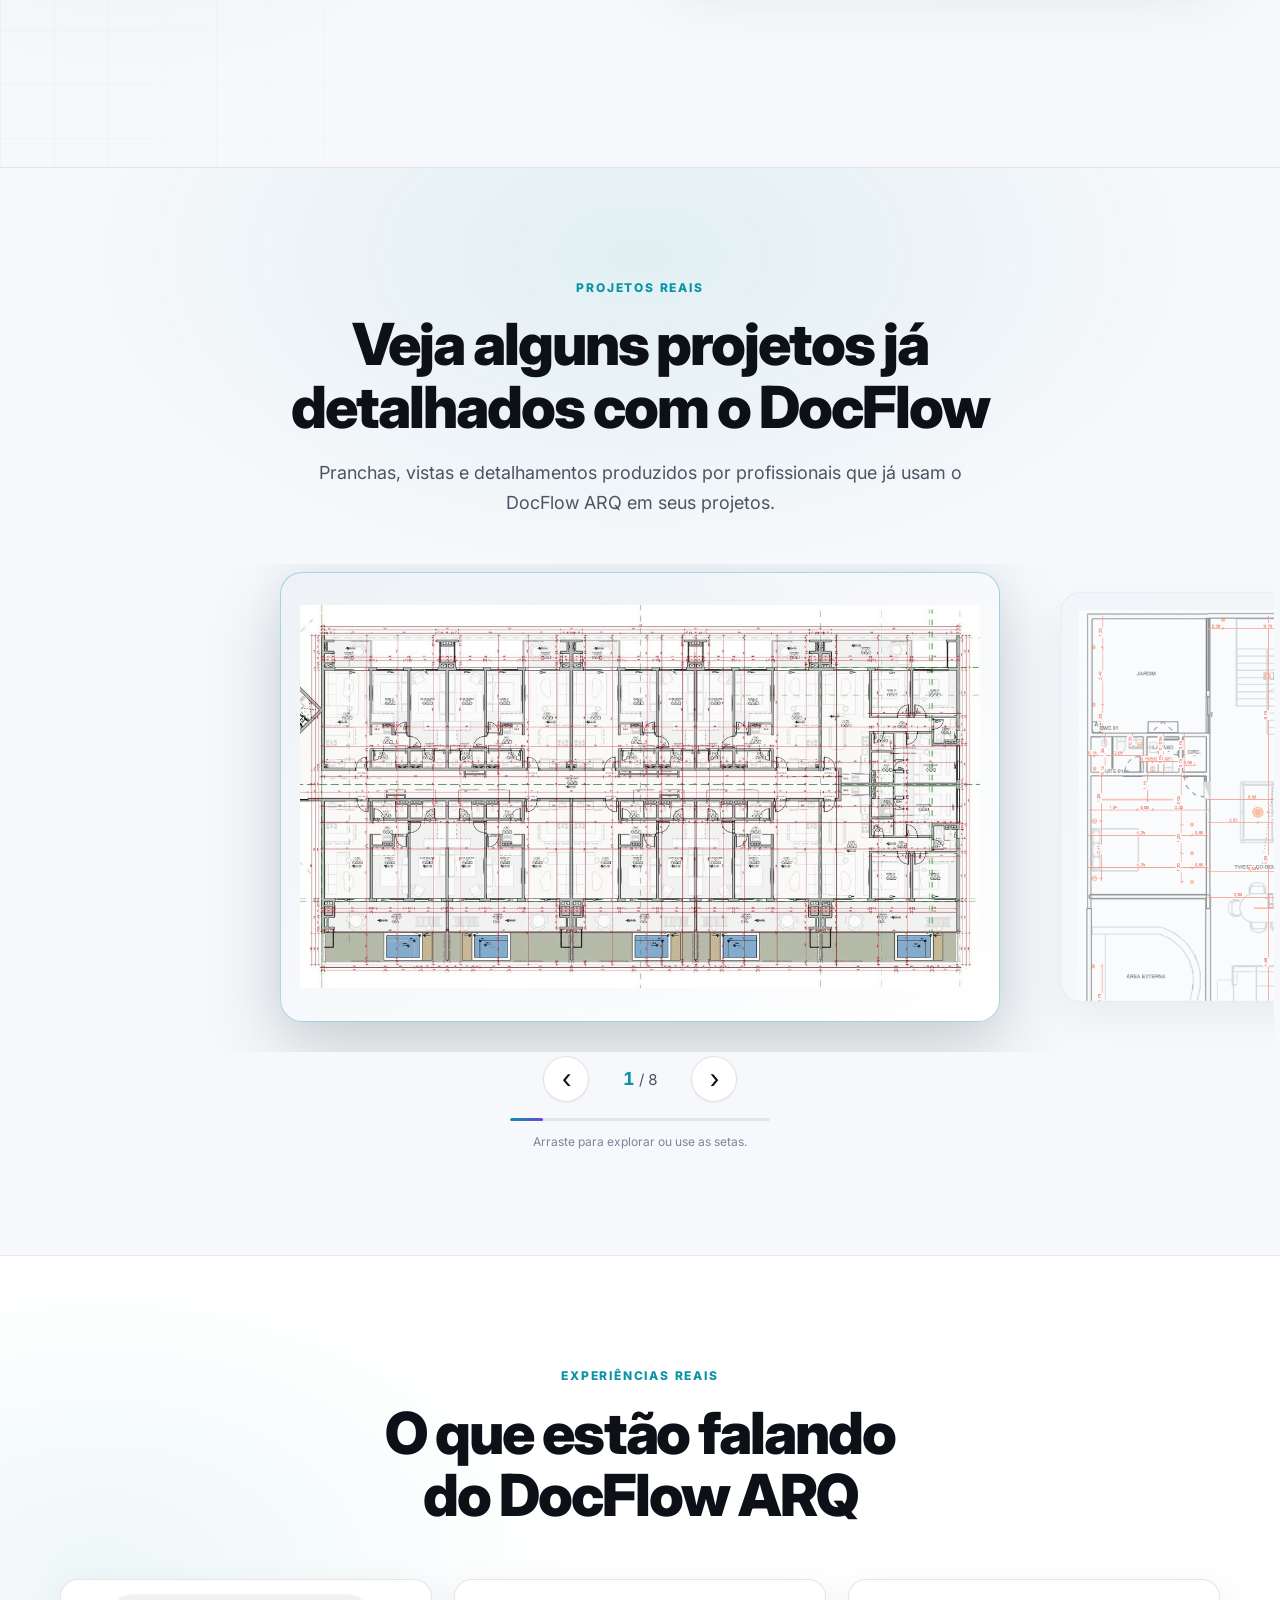
==== commit a9861730: "fix: restore original plans button label" ====
--- a/index.html
+++ b/index.html
@@ -63,7 +63,7 @@
             <li><svg class="benefit-icon benefit-growth" viewBox="0 0 32 32" fill="none" stroke="currentColor" stroke-width="1.8" stroke-linecap="round" stroke-linejoin="round" aria-hidden="true"><path class="growth-axes" d="M4 5v23h24"/><path class="growth-line" pathLength="1" d="m8 23 6-8 5 4 9-12"/><path class="growth-tip" d="M21 7h7v7"/></svg><span>Ganhe tempo para projetar e focar no que realmente importa.</span></li>
           </ul>
           <div class="hero-actions">
-            <a class="button button-primary" href="#planos">Conhecer o plano anual</a>
+            <a class="button button-primary" href="#planos">Conhecer os planos</a>
           </div>
         </div>
       </div>
@@ -460,6 +460,6 @@
   <script src="vendas.js?v=53"></script>
   <script src="vendas-i18n.js?v=41"></script>
   <script src="lancamento/lancamento.js?v=7"></script>
-  <script src="lancamento/lancamento-i18n.js?v=8"></script>
+  <script src="lancamento/lancamento-i18n.js?v=9"></script>
 </body>
 </html>
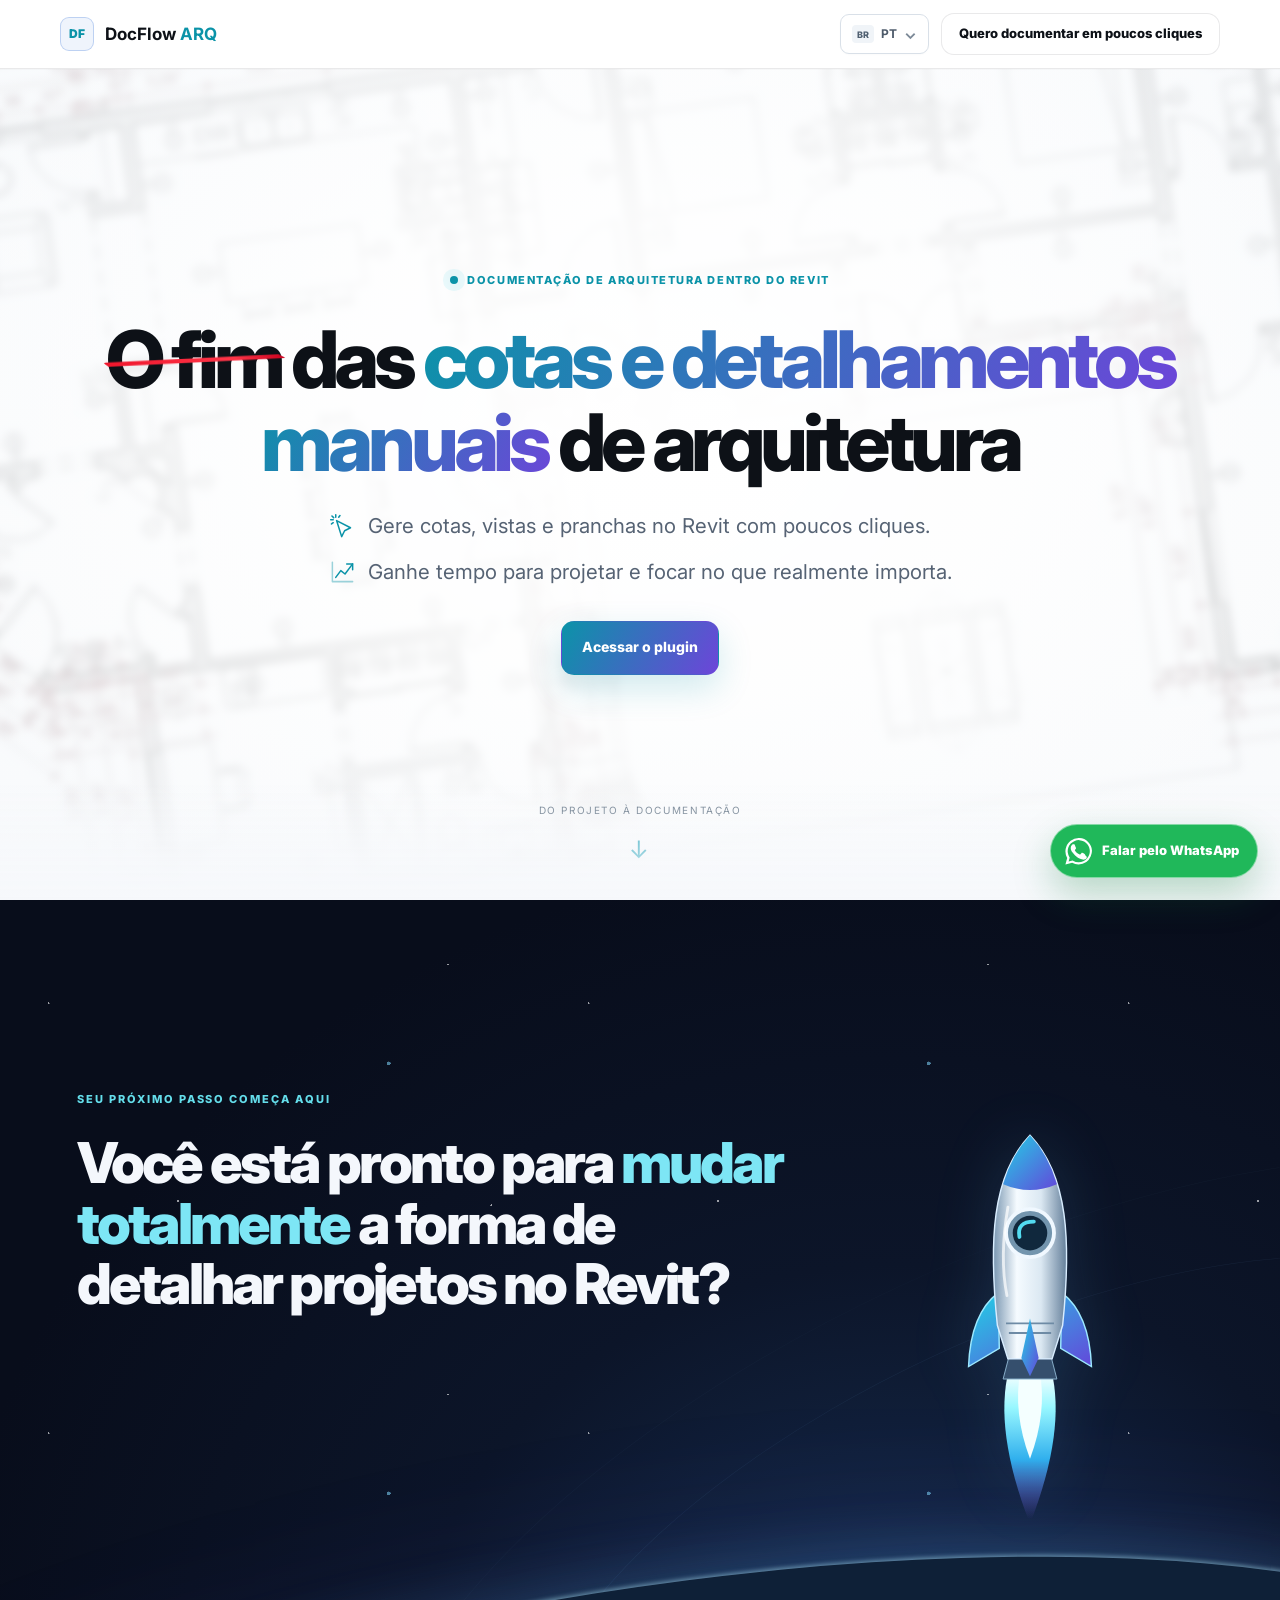
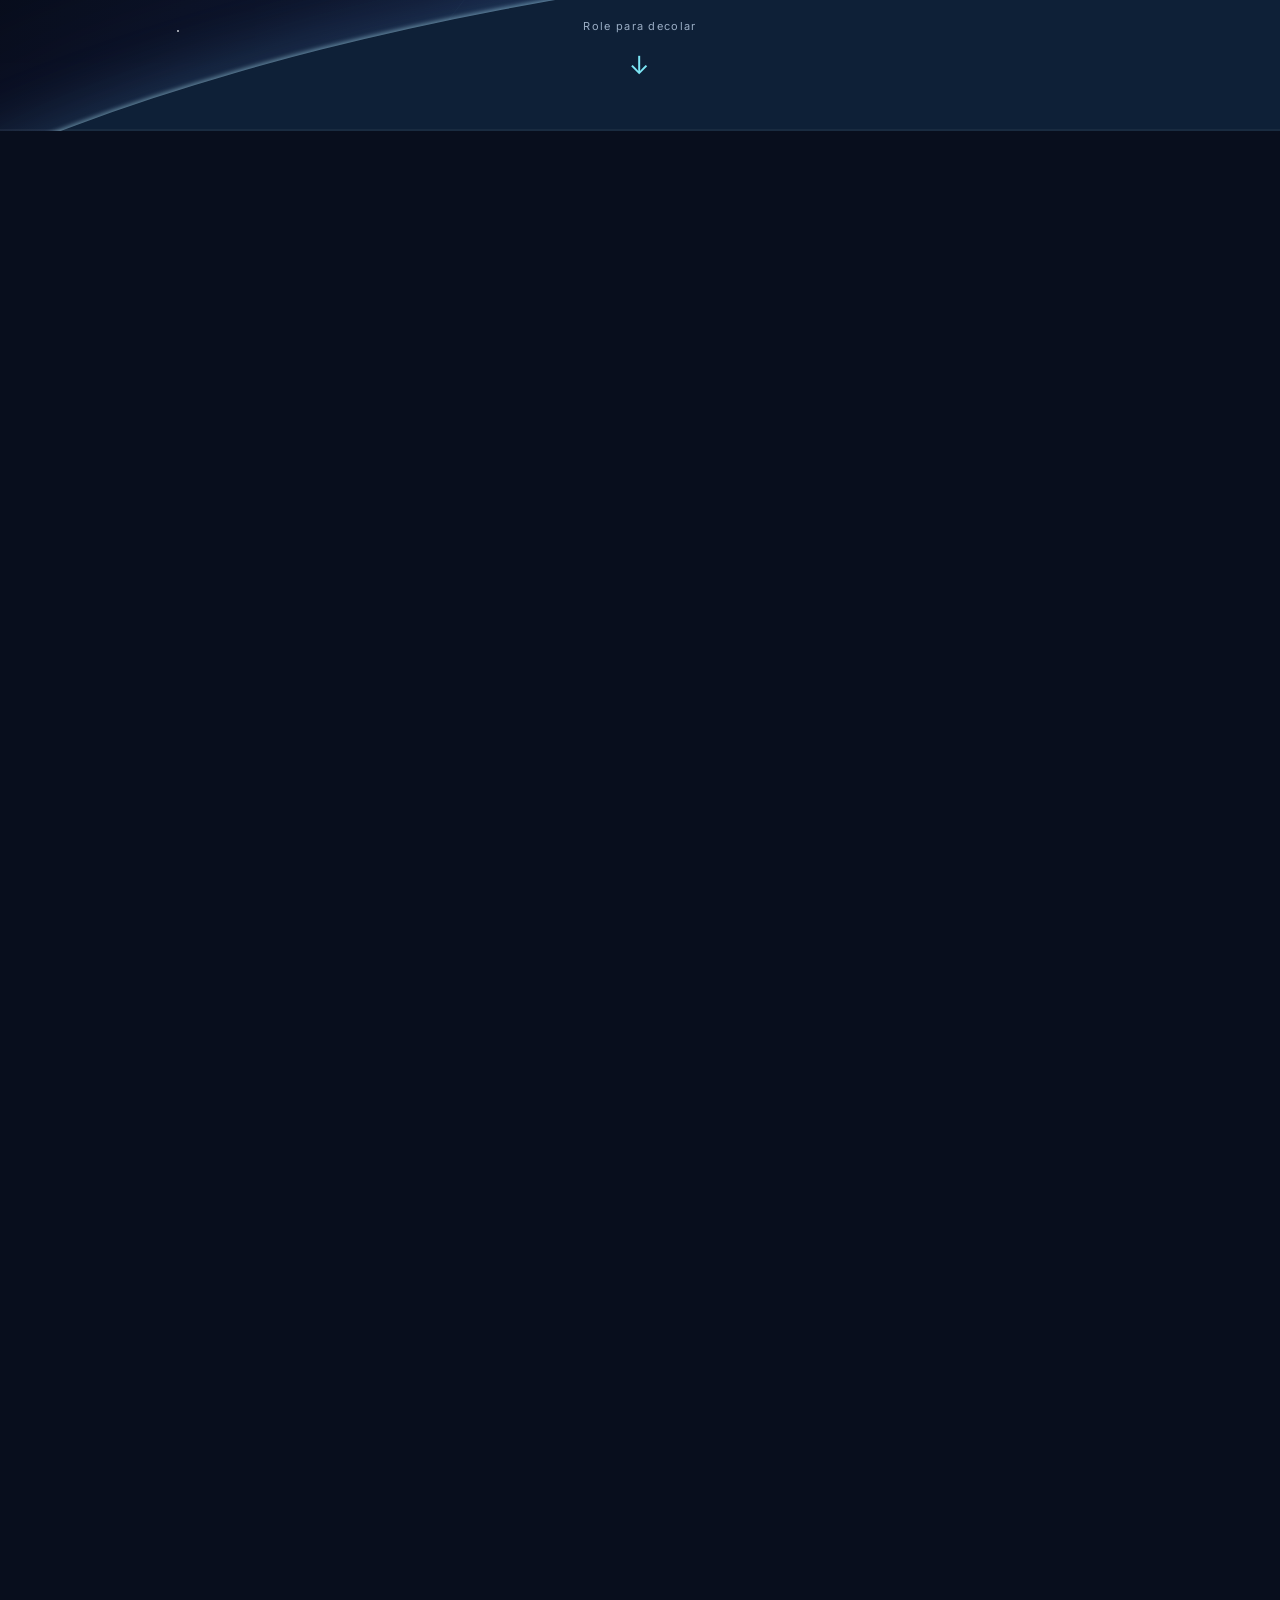
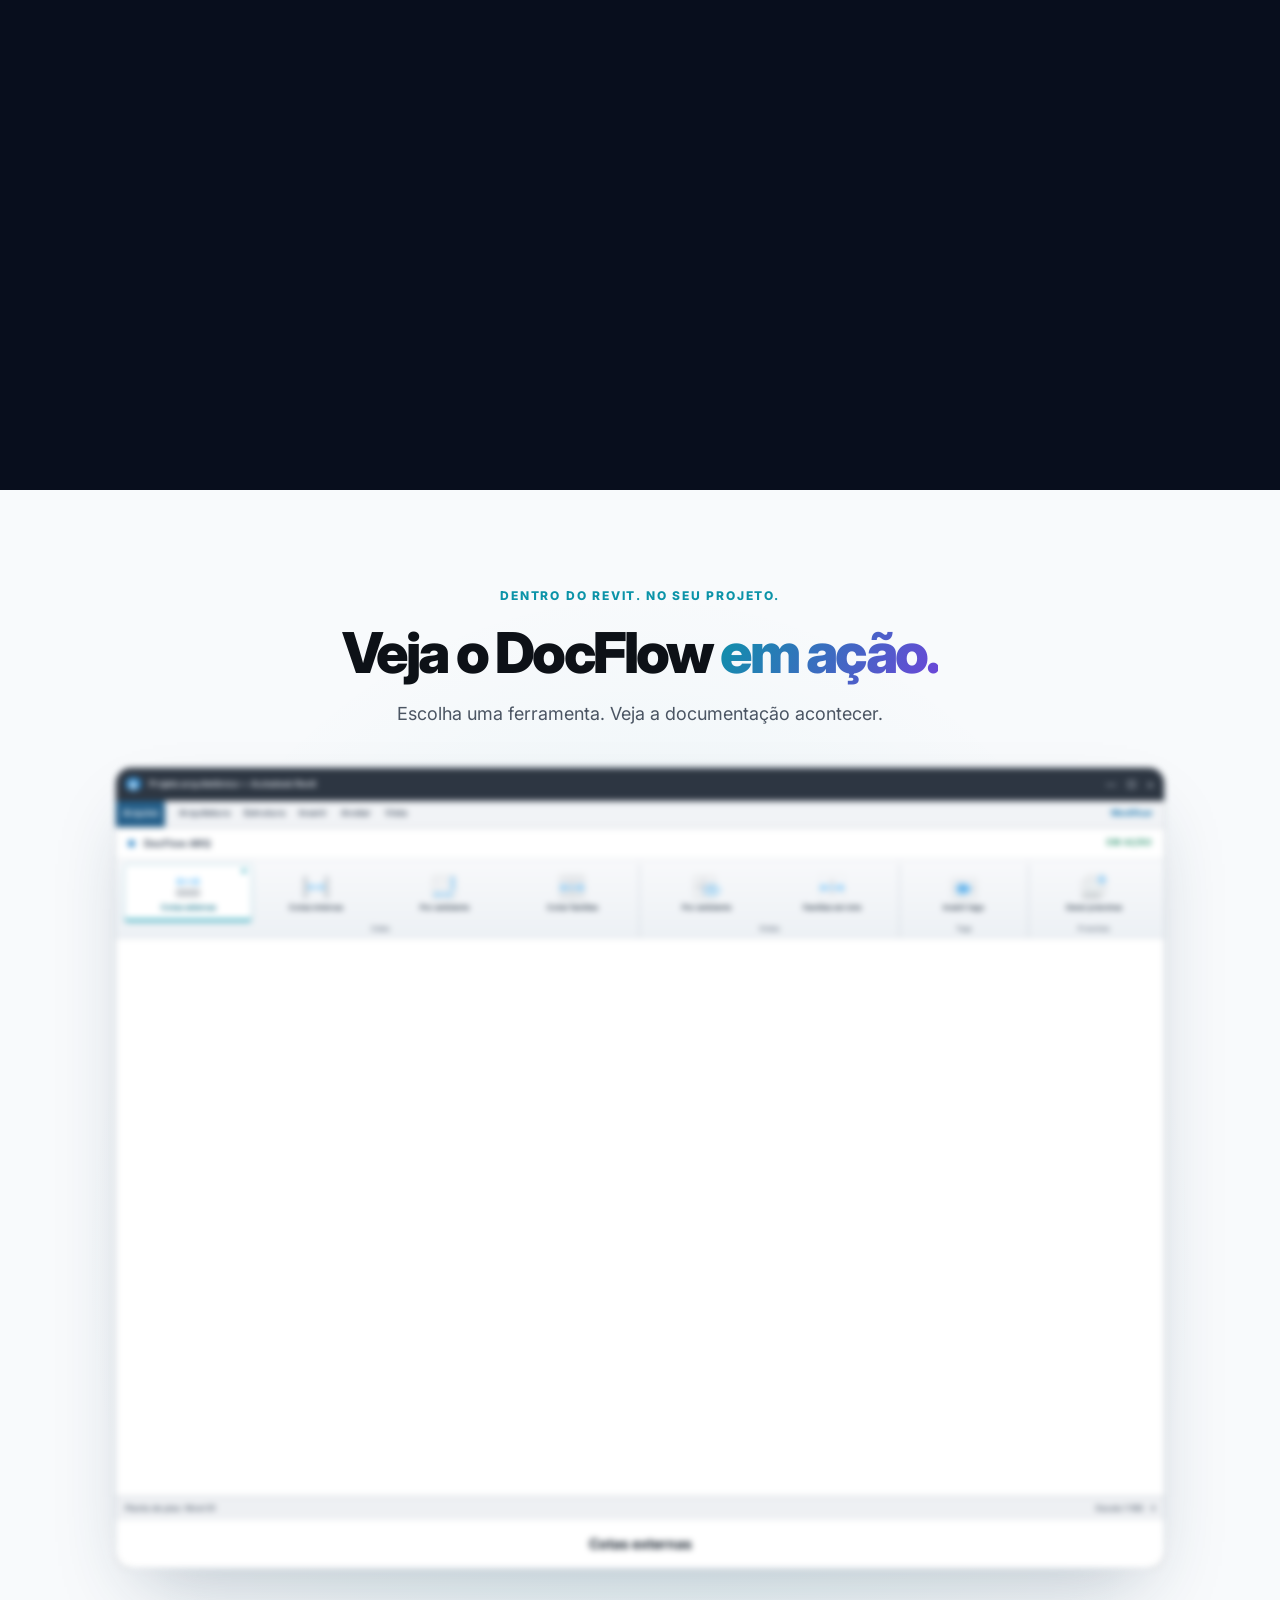
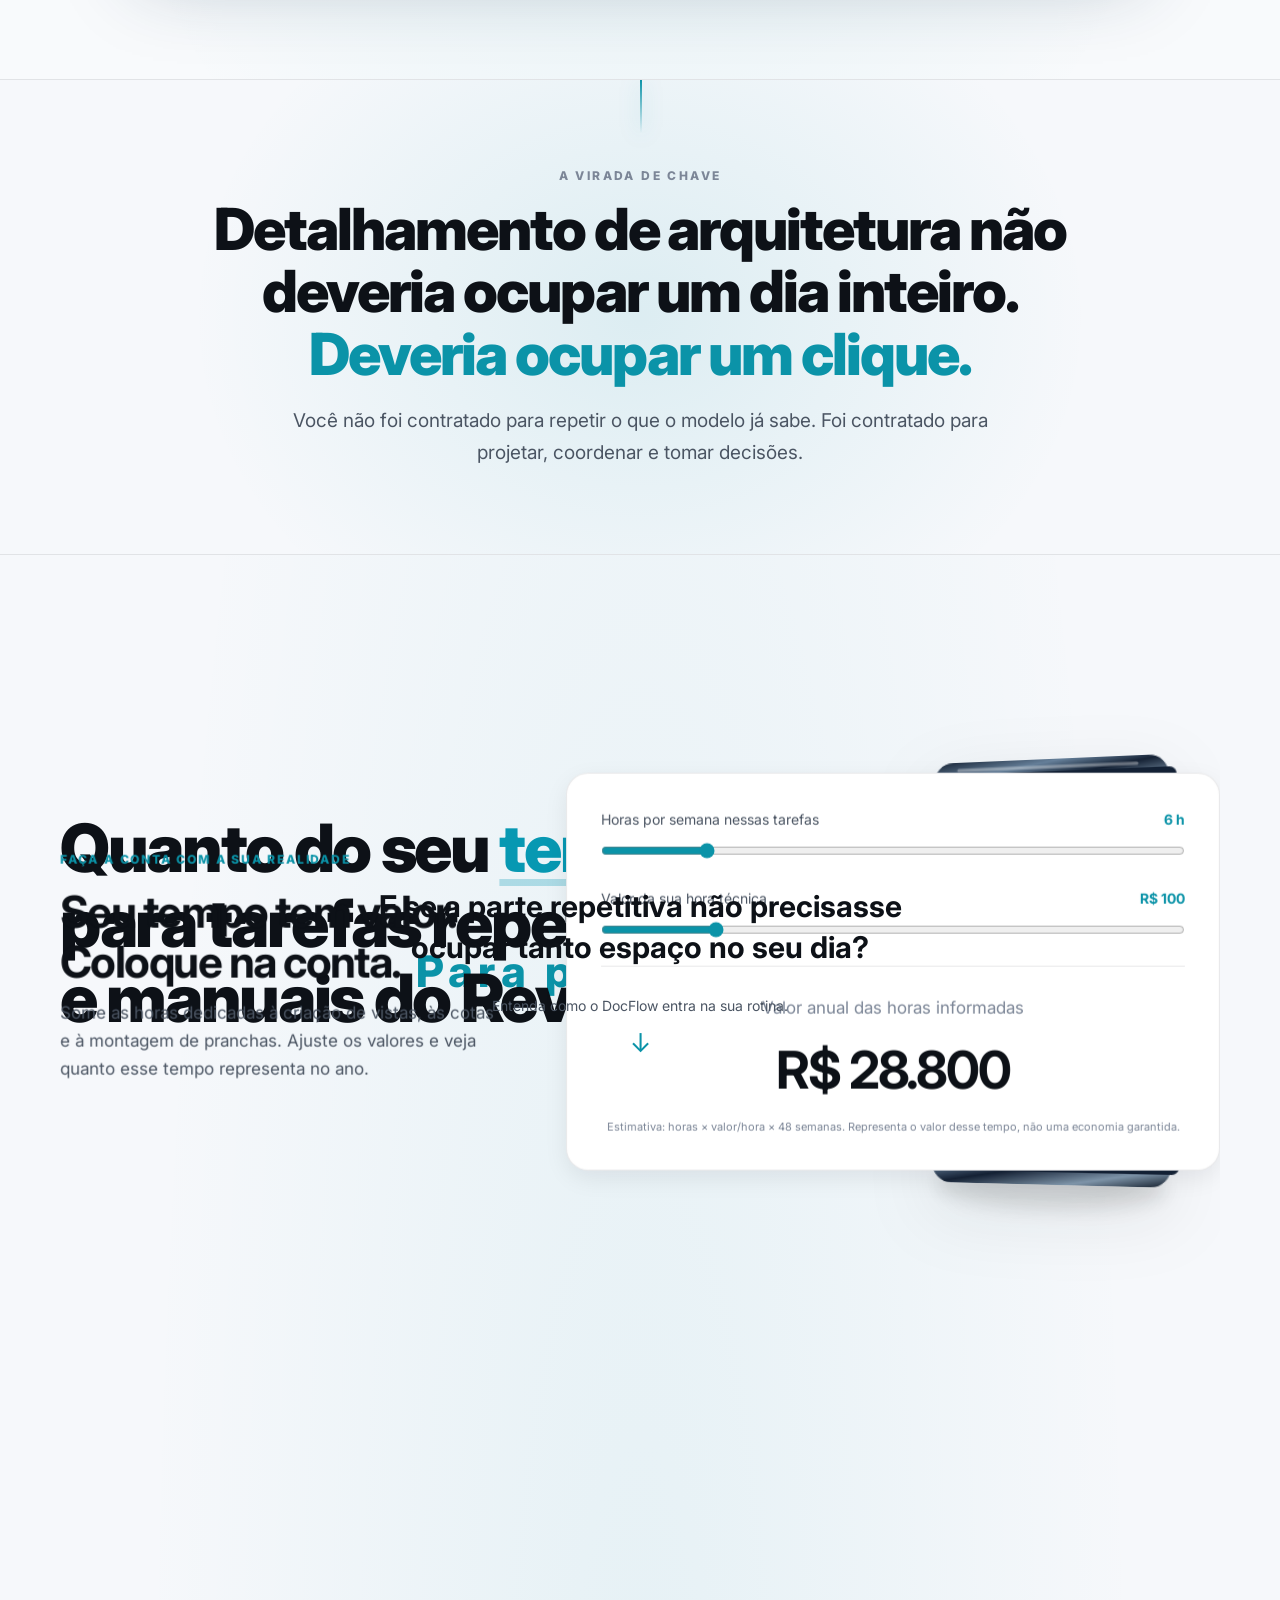
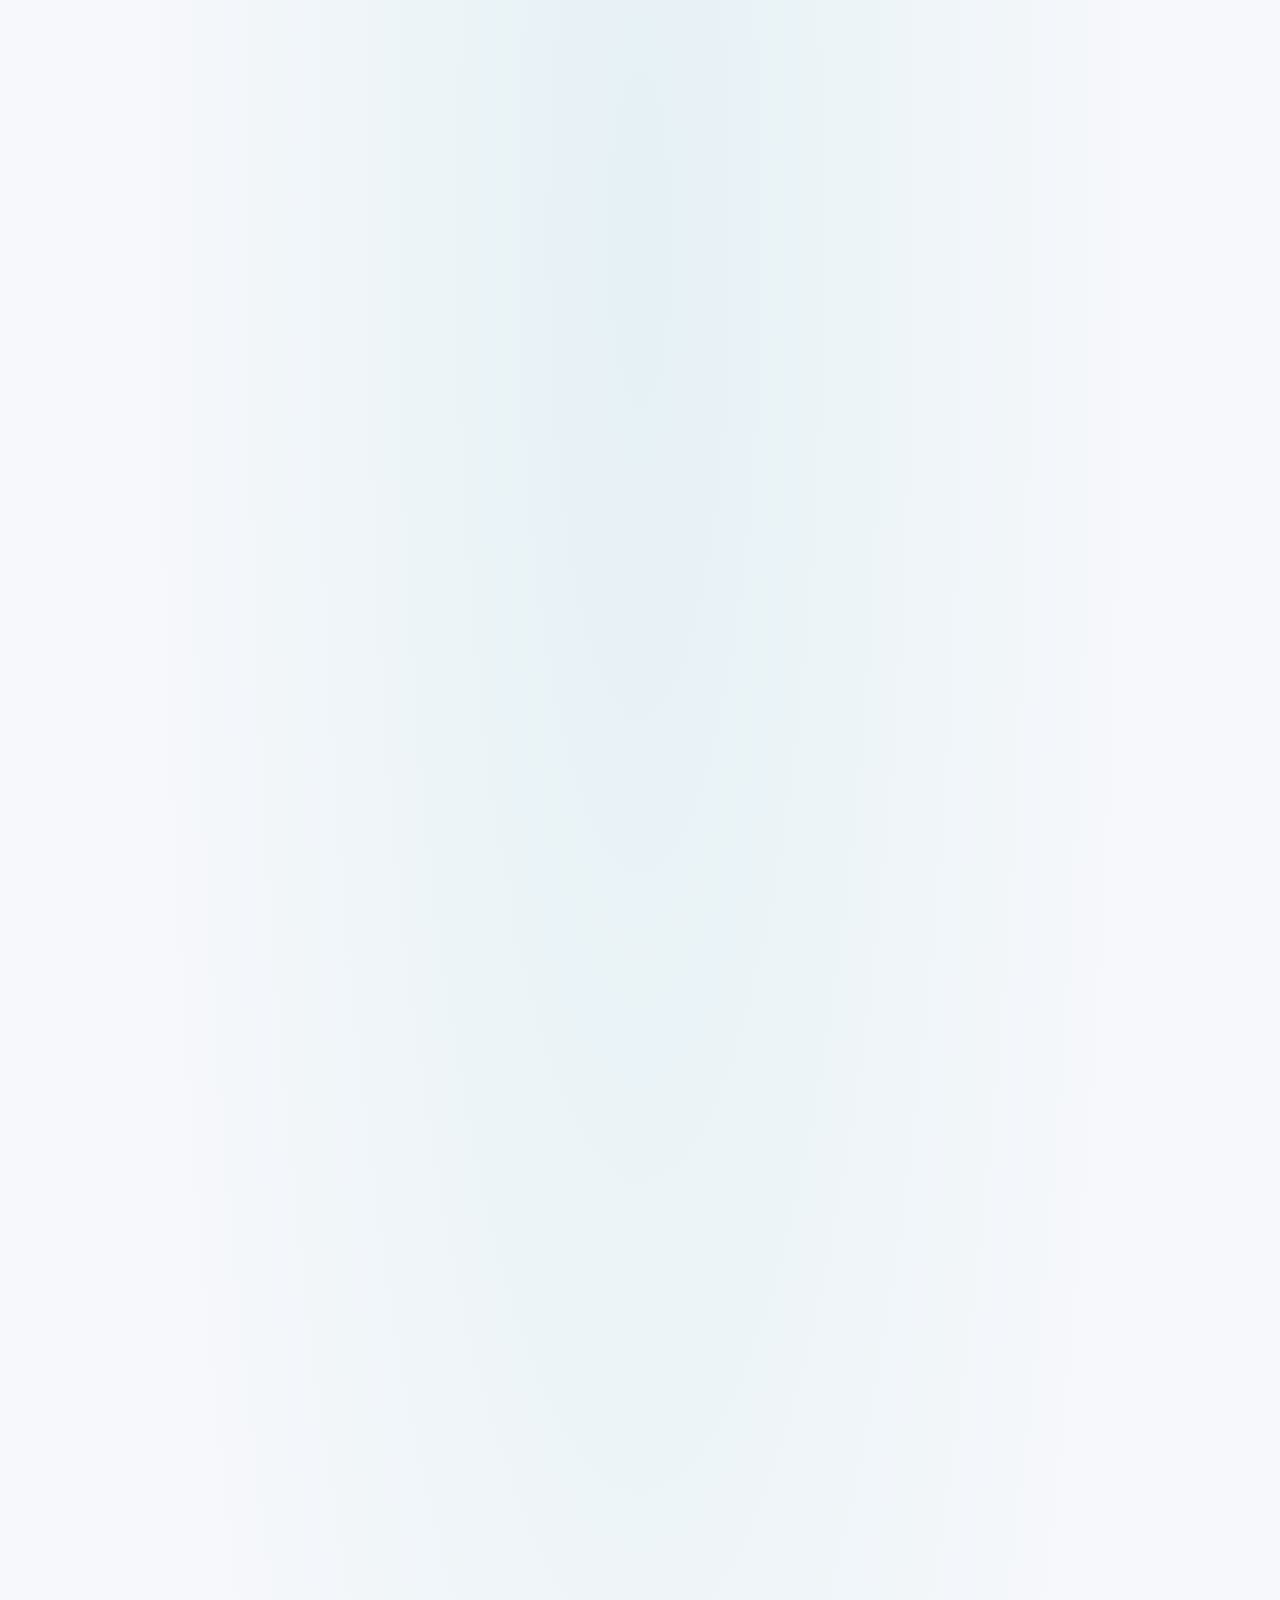
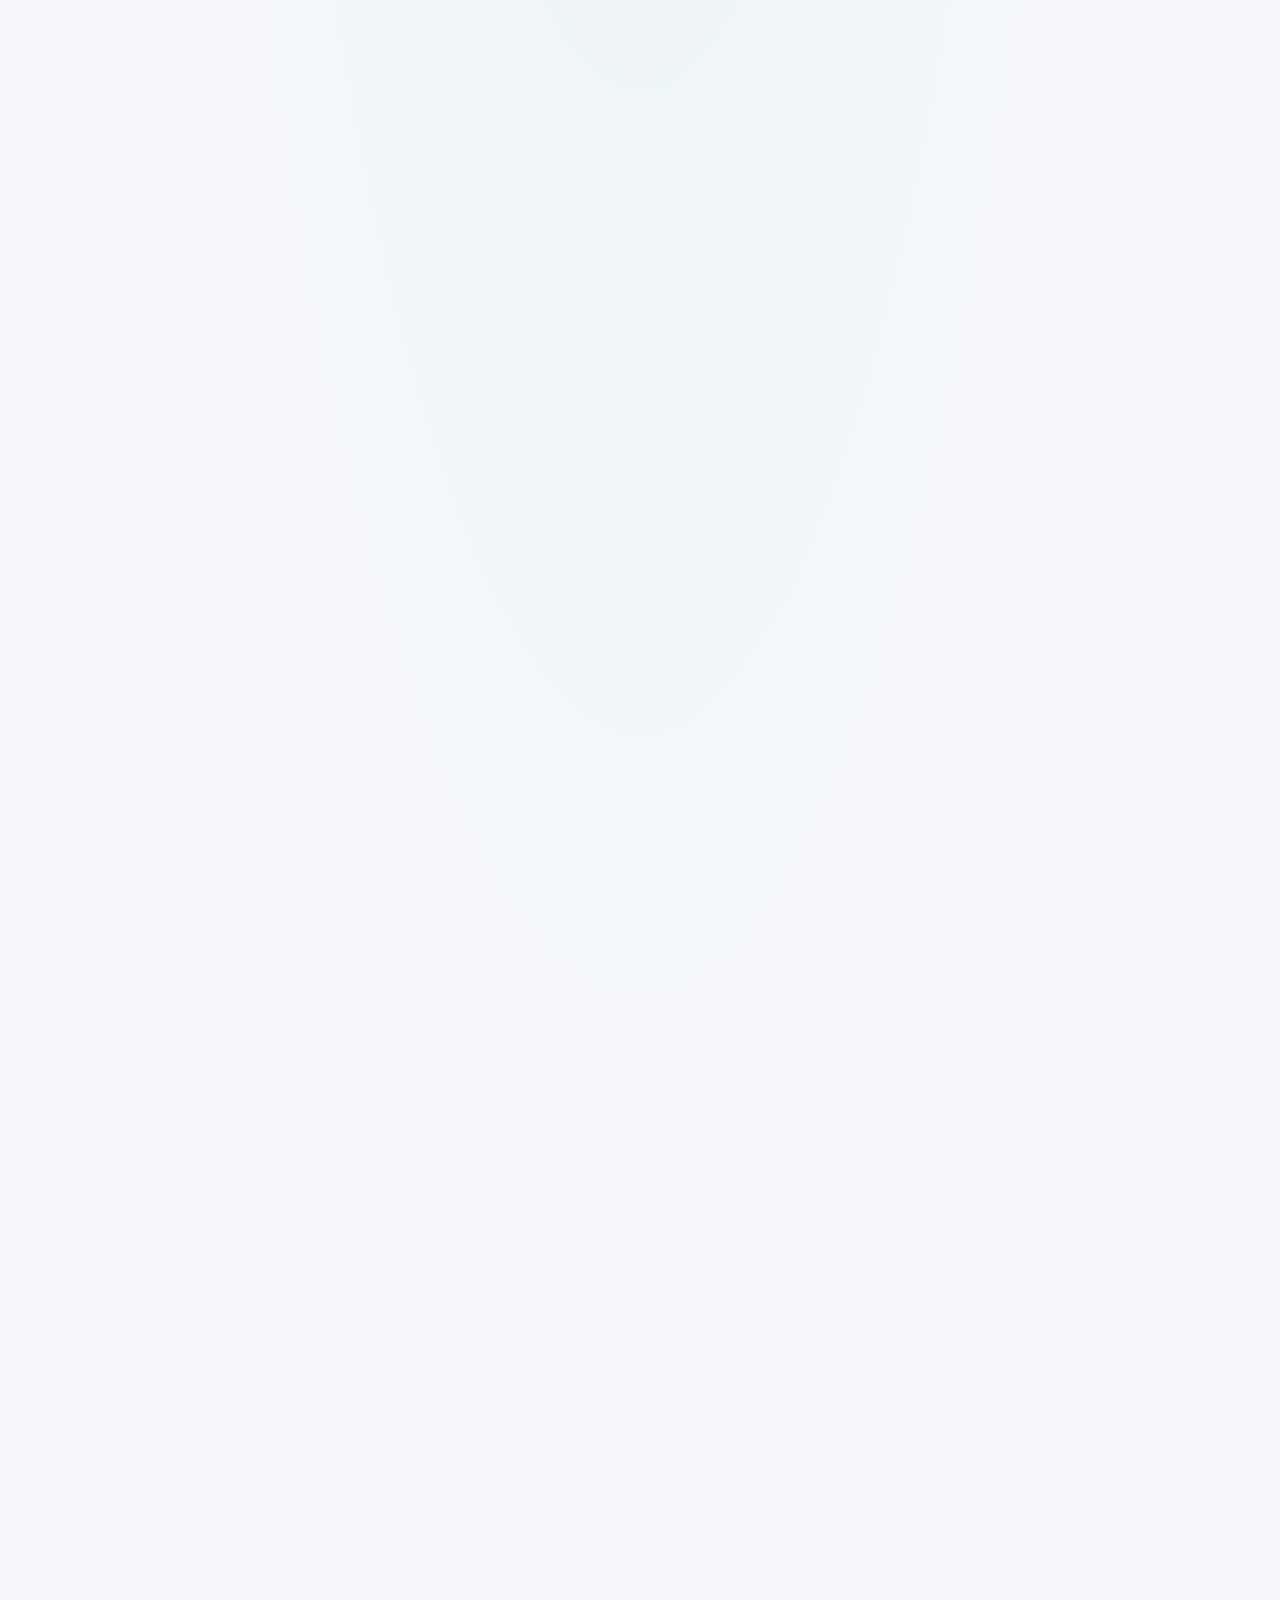
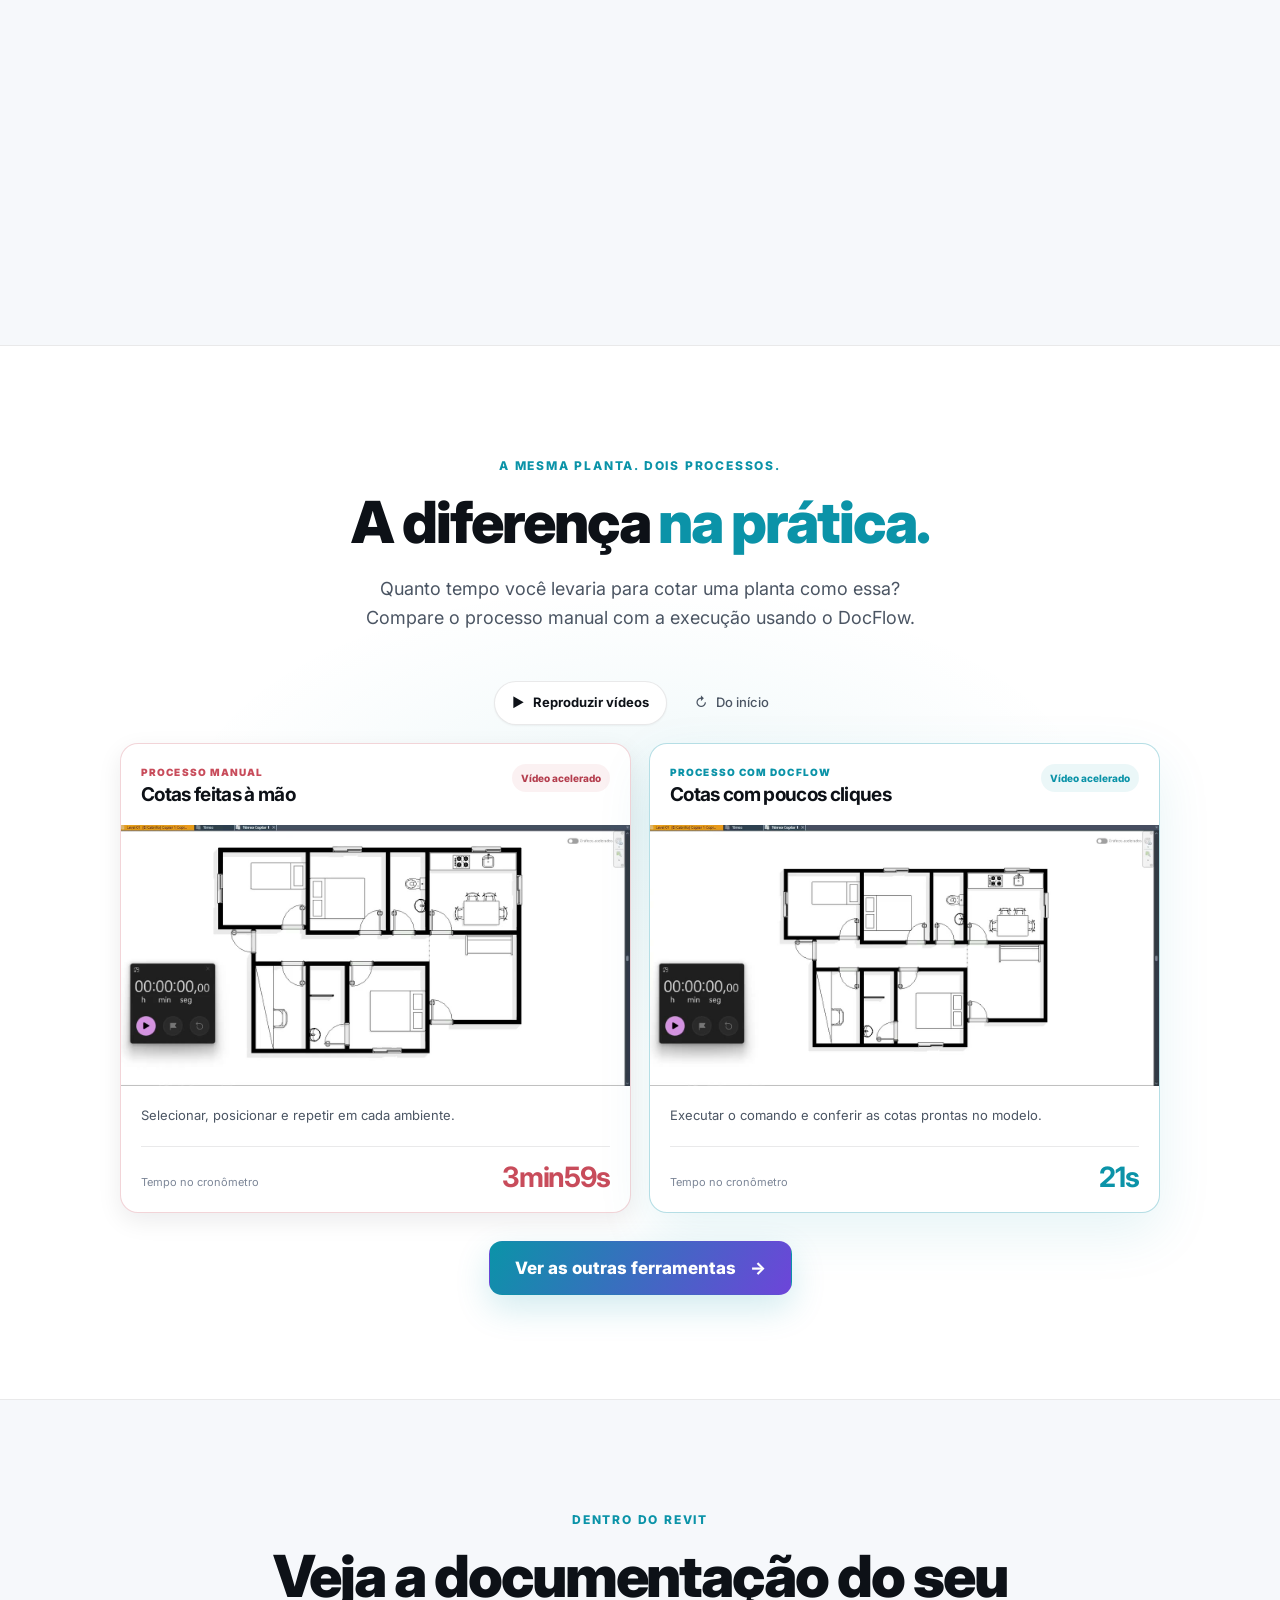
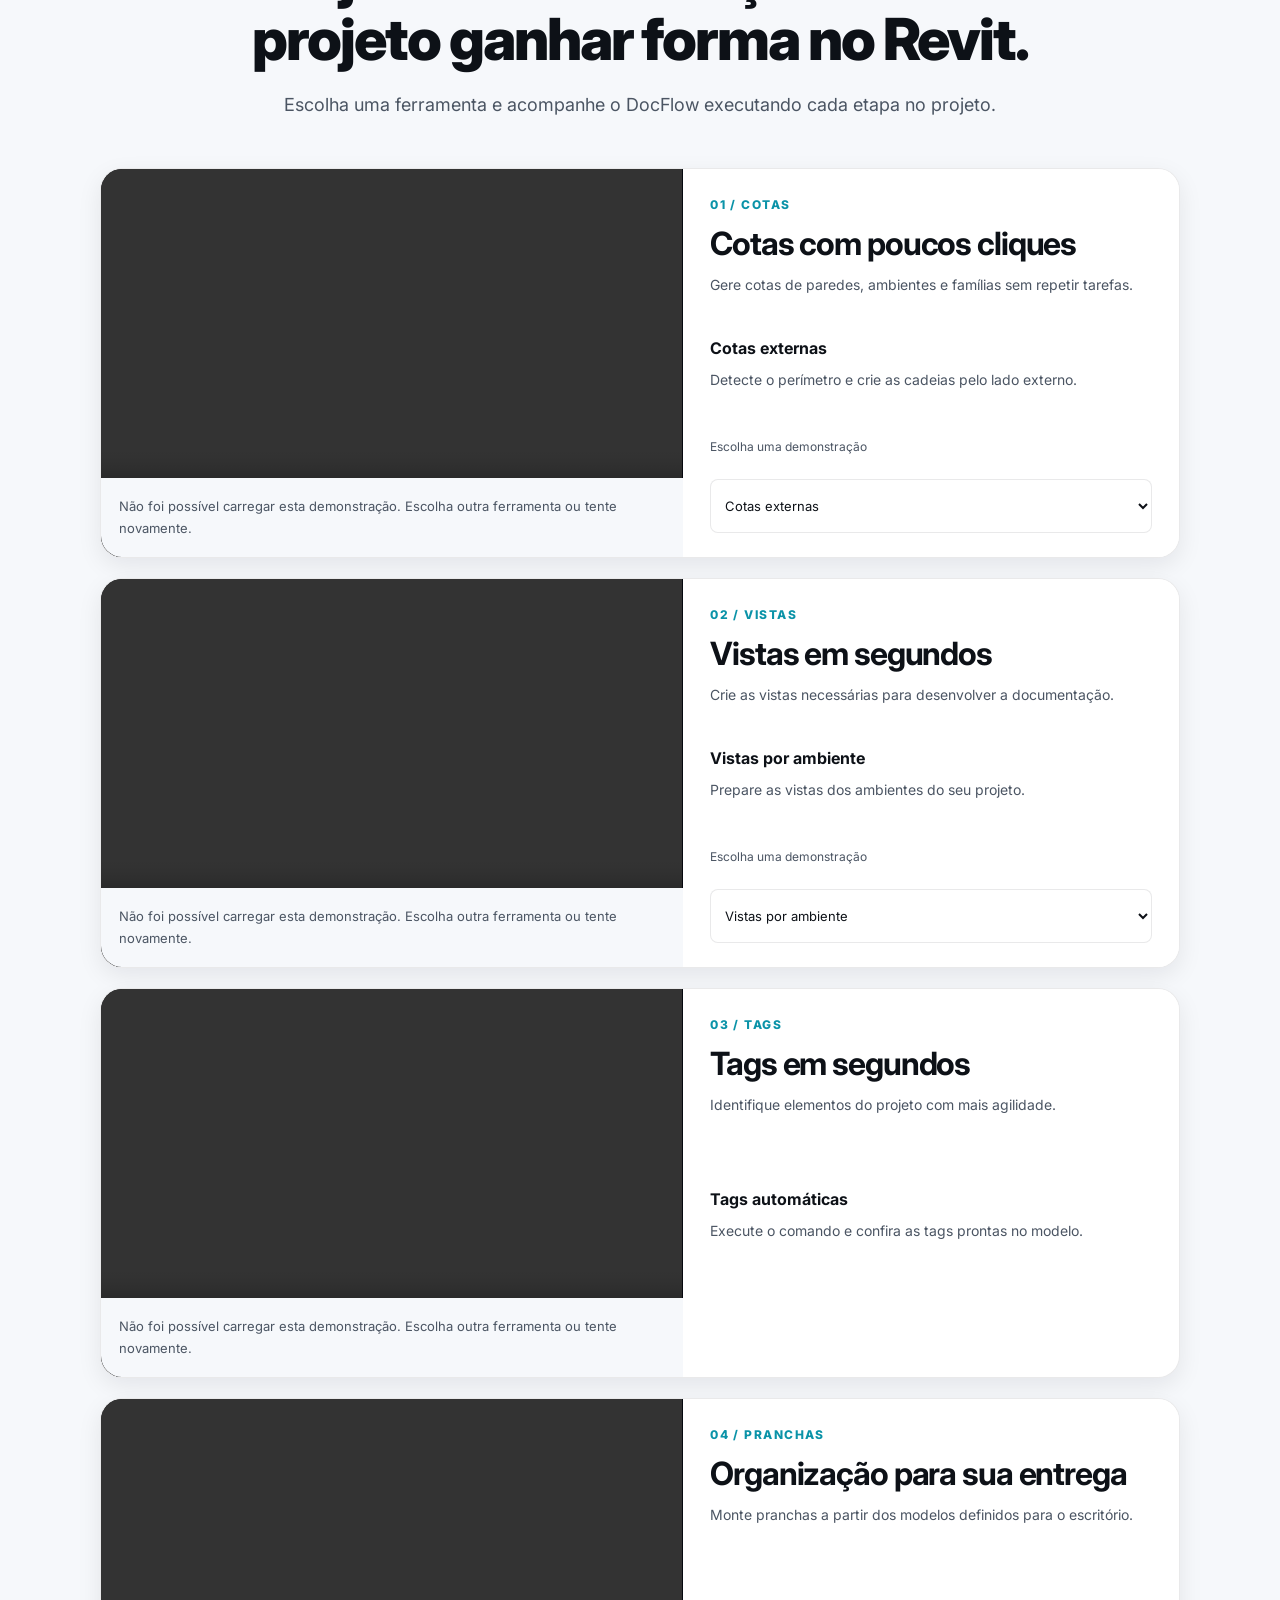
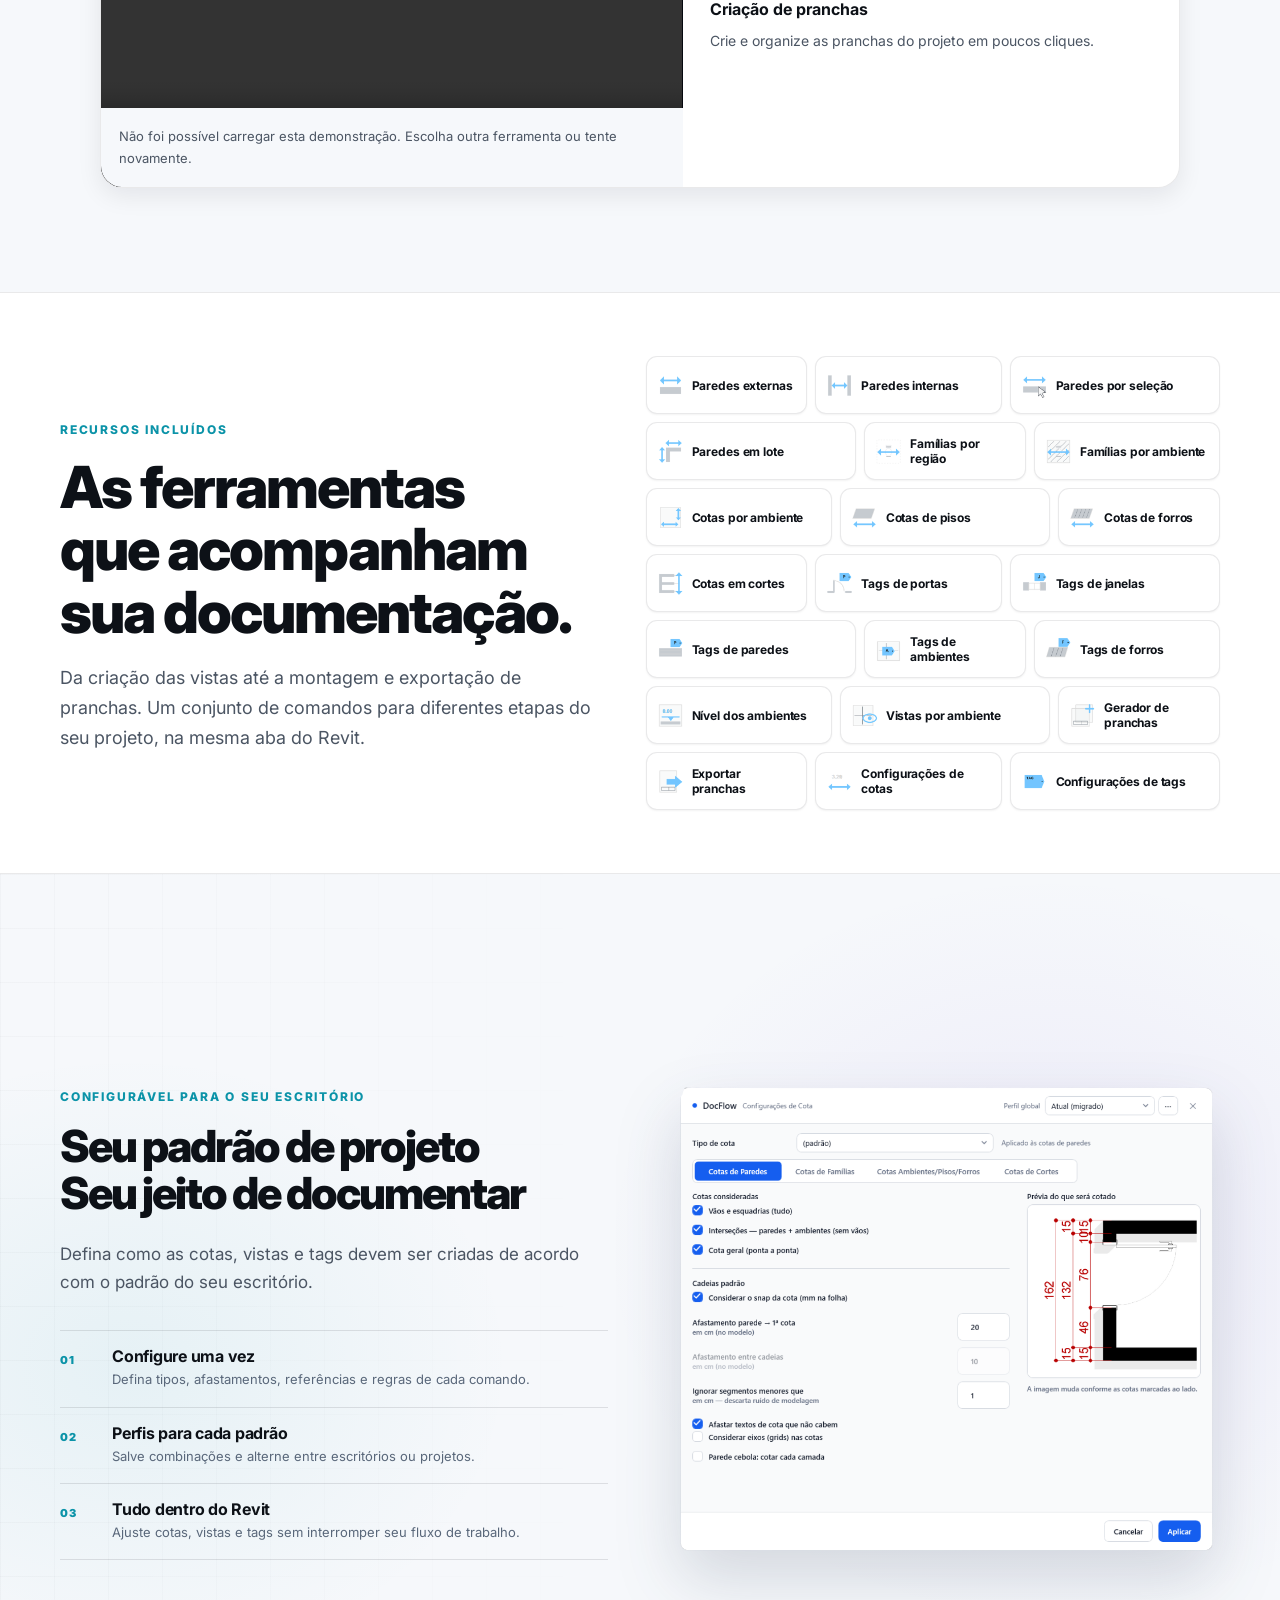
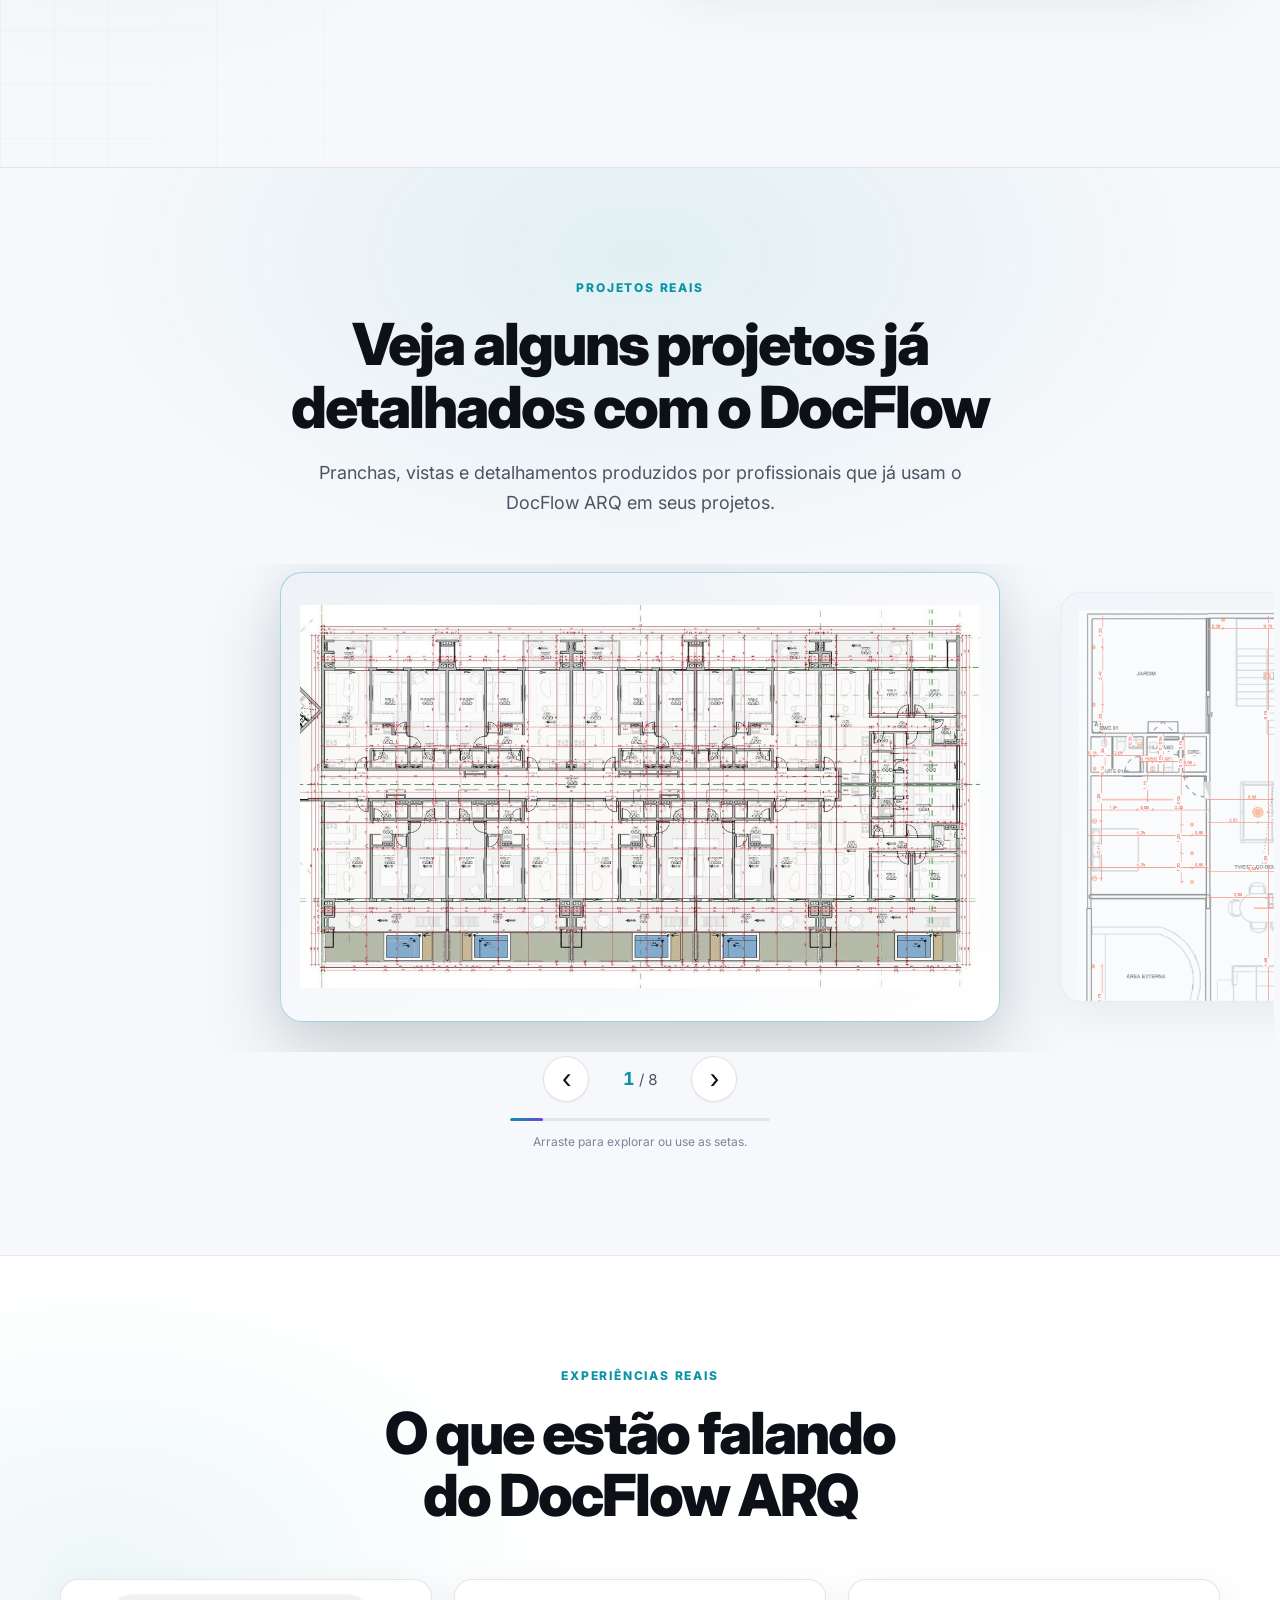
==== commit 7a18e0a8: "fix: change hero CTA to access plugin" ====
--- a/index.html
+++ b/index.html
@@ -63,7 +63,7 @@
             <li><svg class="benefit-icon benefit-growth" viewBox="0 0 32 32" fill="none" stroke="currentColor" stroke-width="1.8" stroke-linecap="round" stroke-linejoin="round" aria-hidden="true"><path class="growth-axes" d="M4 5v23h24"/><path class="growth-line" pathLength="1" d="m8 23 6-8 5 4 9-12"/><path class="growth-tip" d="M21 7h7v7"/></svg><span>Ganhe tempo para projetar e focar no que realmente importa.</span></li>
           </ul>
           <div class="hero-actions">
-            <a class="button button-primary" href="#planos">Conhecer os planos</a>
+            <a class="button button-primary" href="#planos">Acessar o plugin</a>
           </div>
         </div>
       </div>
@@ -460,6 +460,6 @@
   <script src="vendas.js?v=53"></script>
   <script src="vendas-i18n.js?v=41"></script>
   <script src="lancamento/lancamento.js?v=7"></script>
-  <script src="lancamento/lancamento-i18n.js?v=9"></script>
+  <script src="lancamento/lancamento-i18n.js?v=10"></script>
 </body>
 </html>
